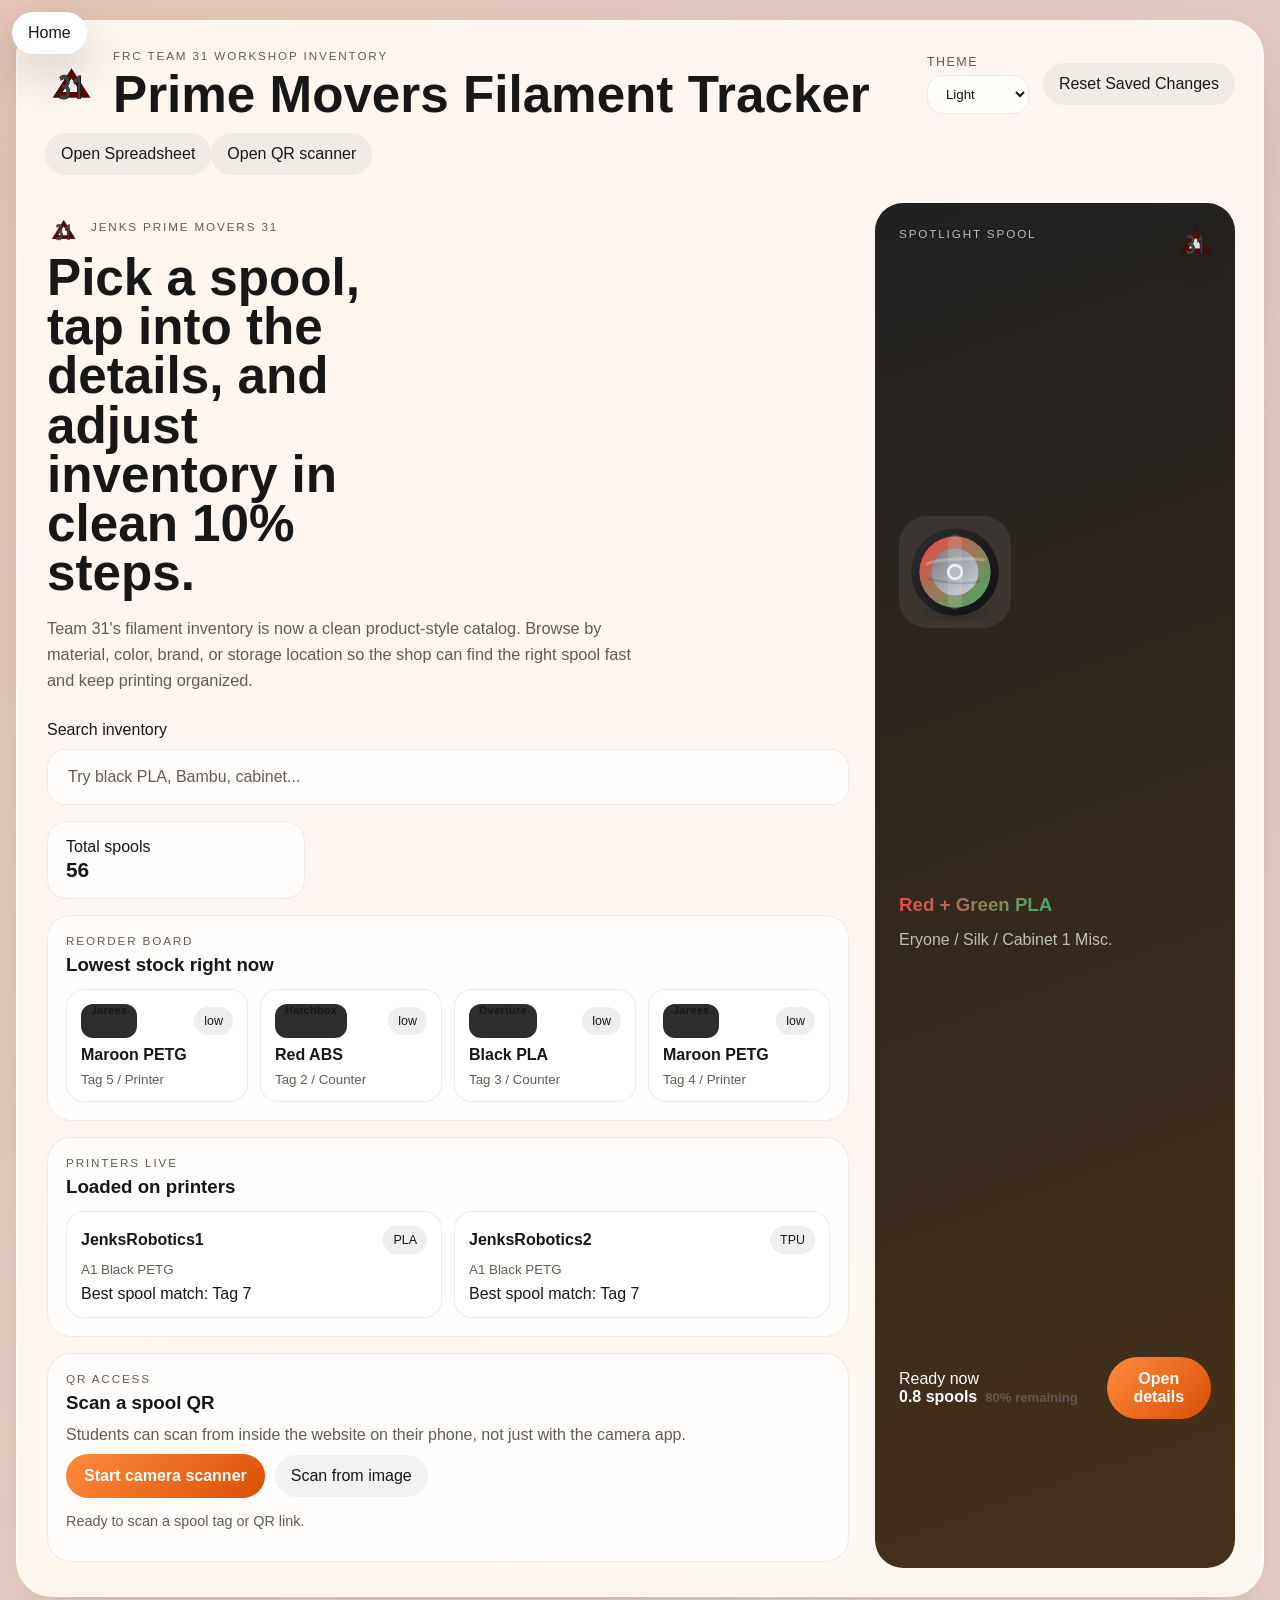
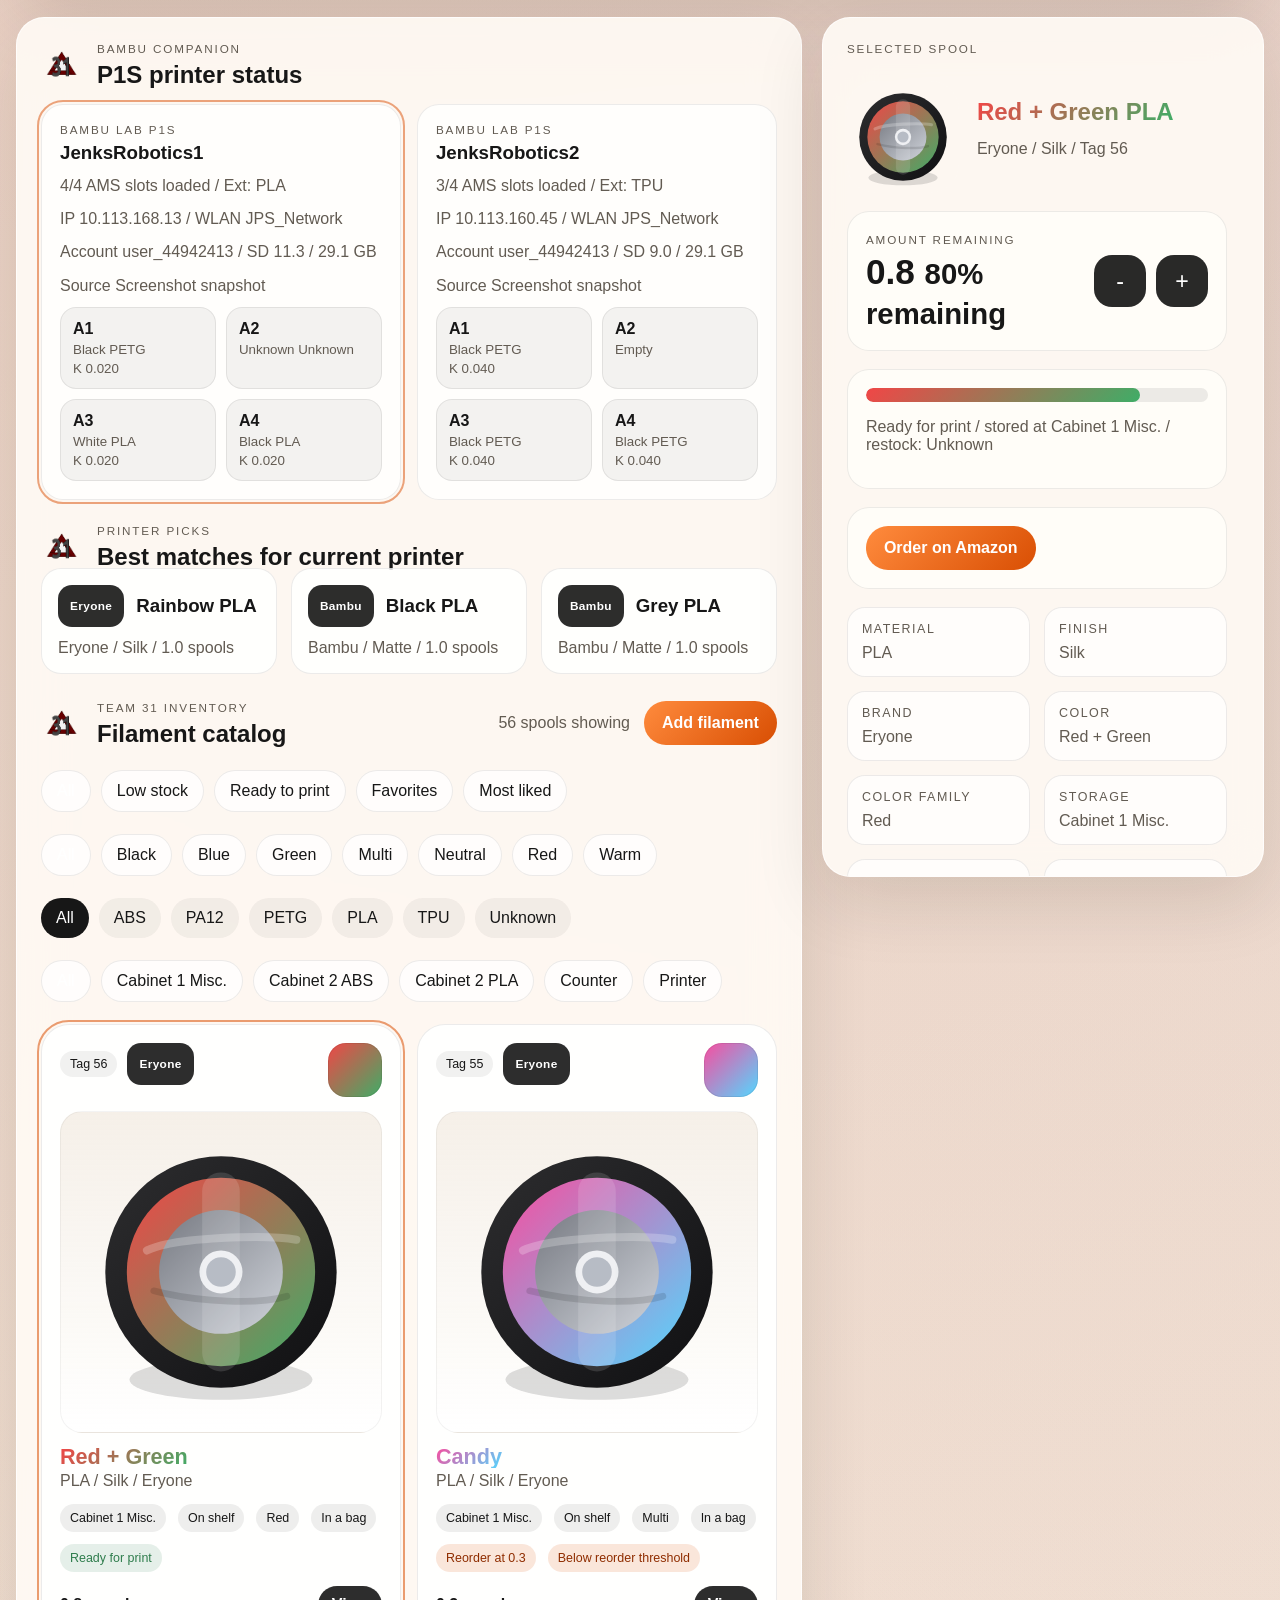
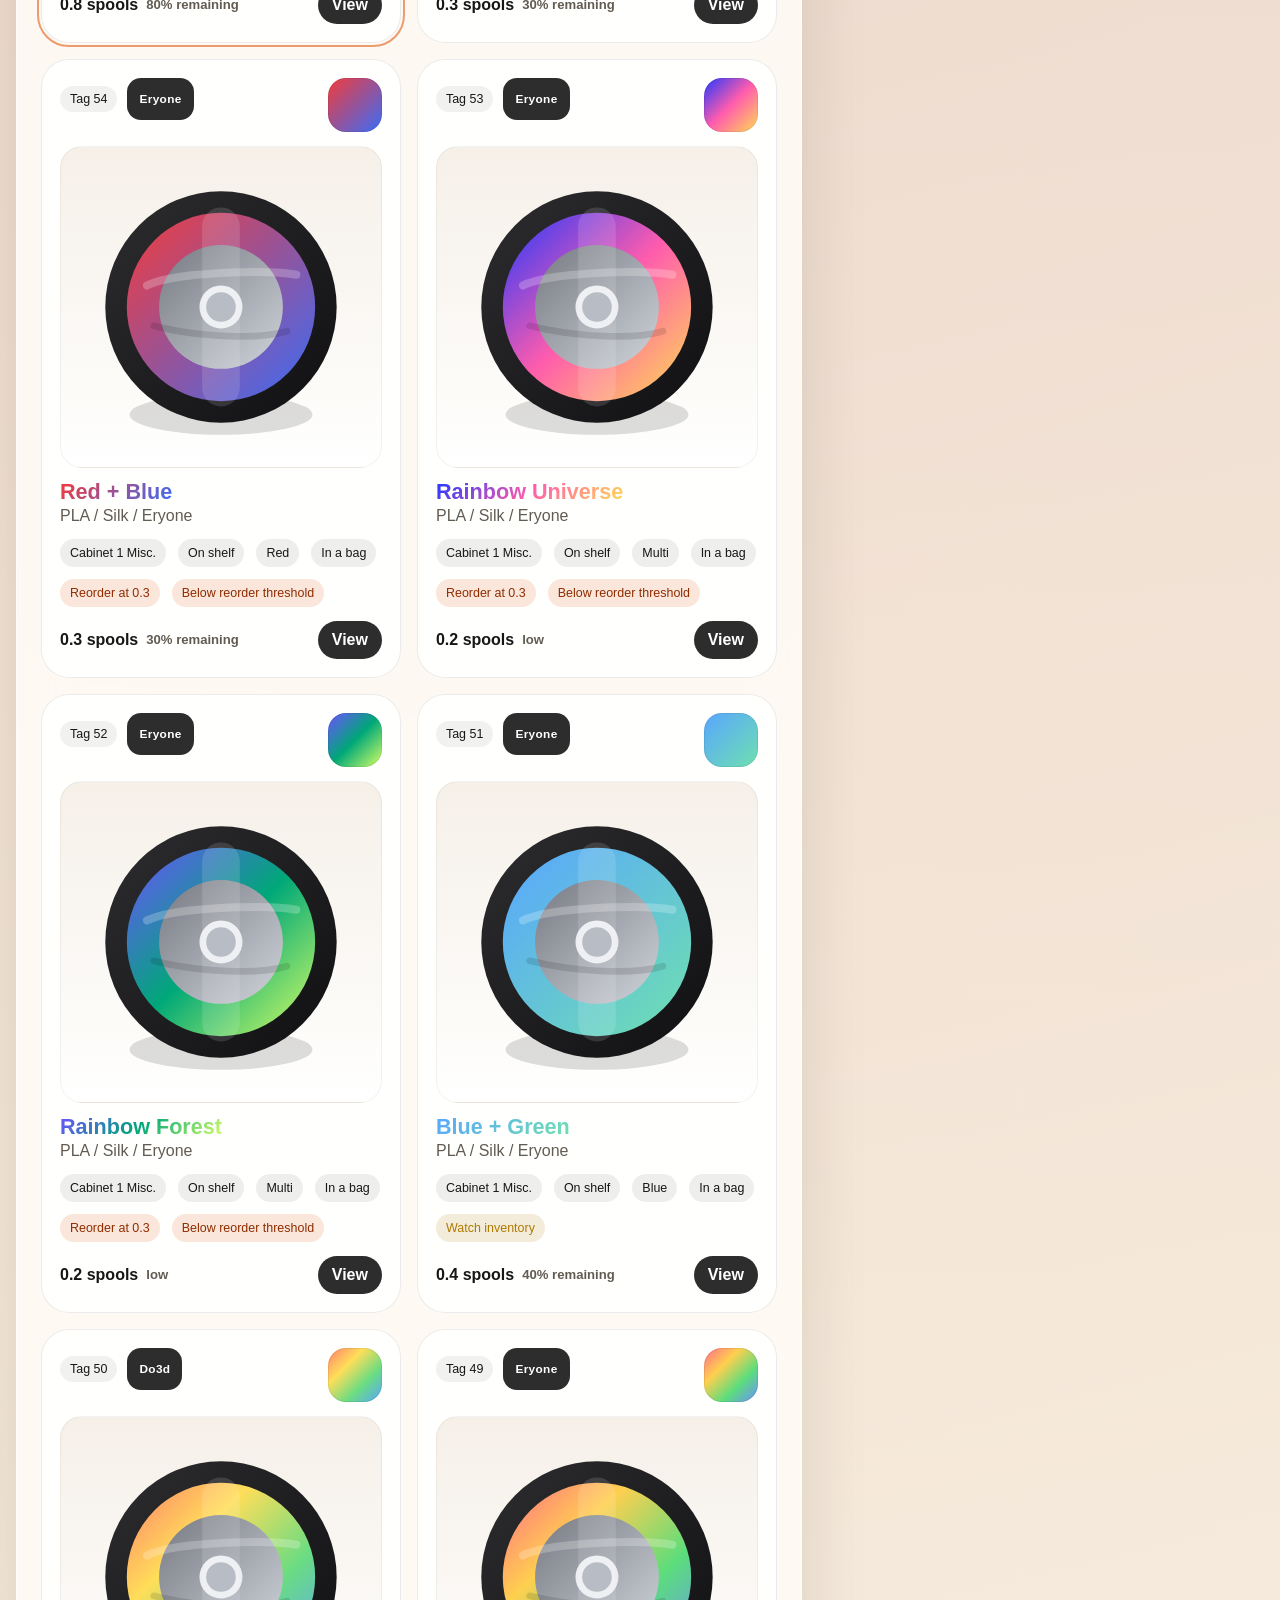
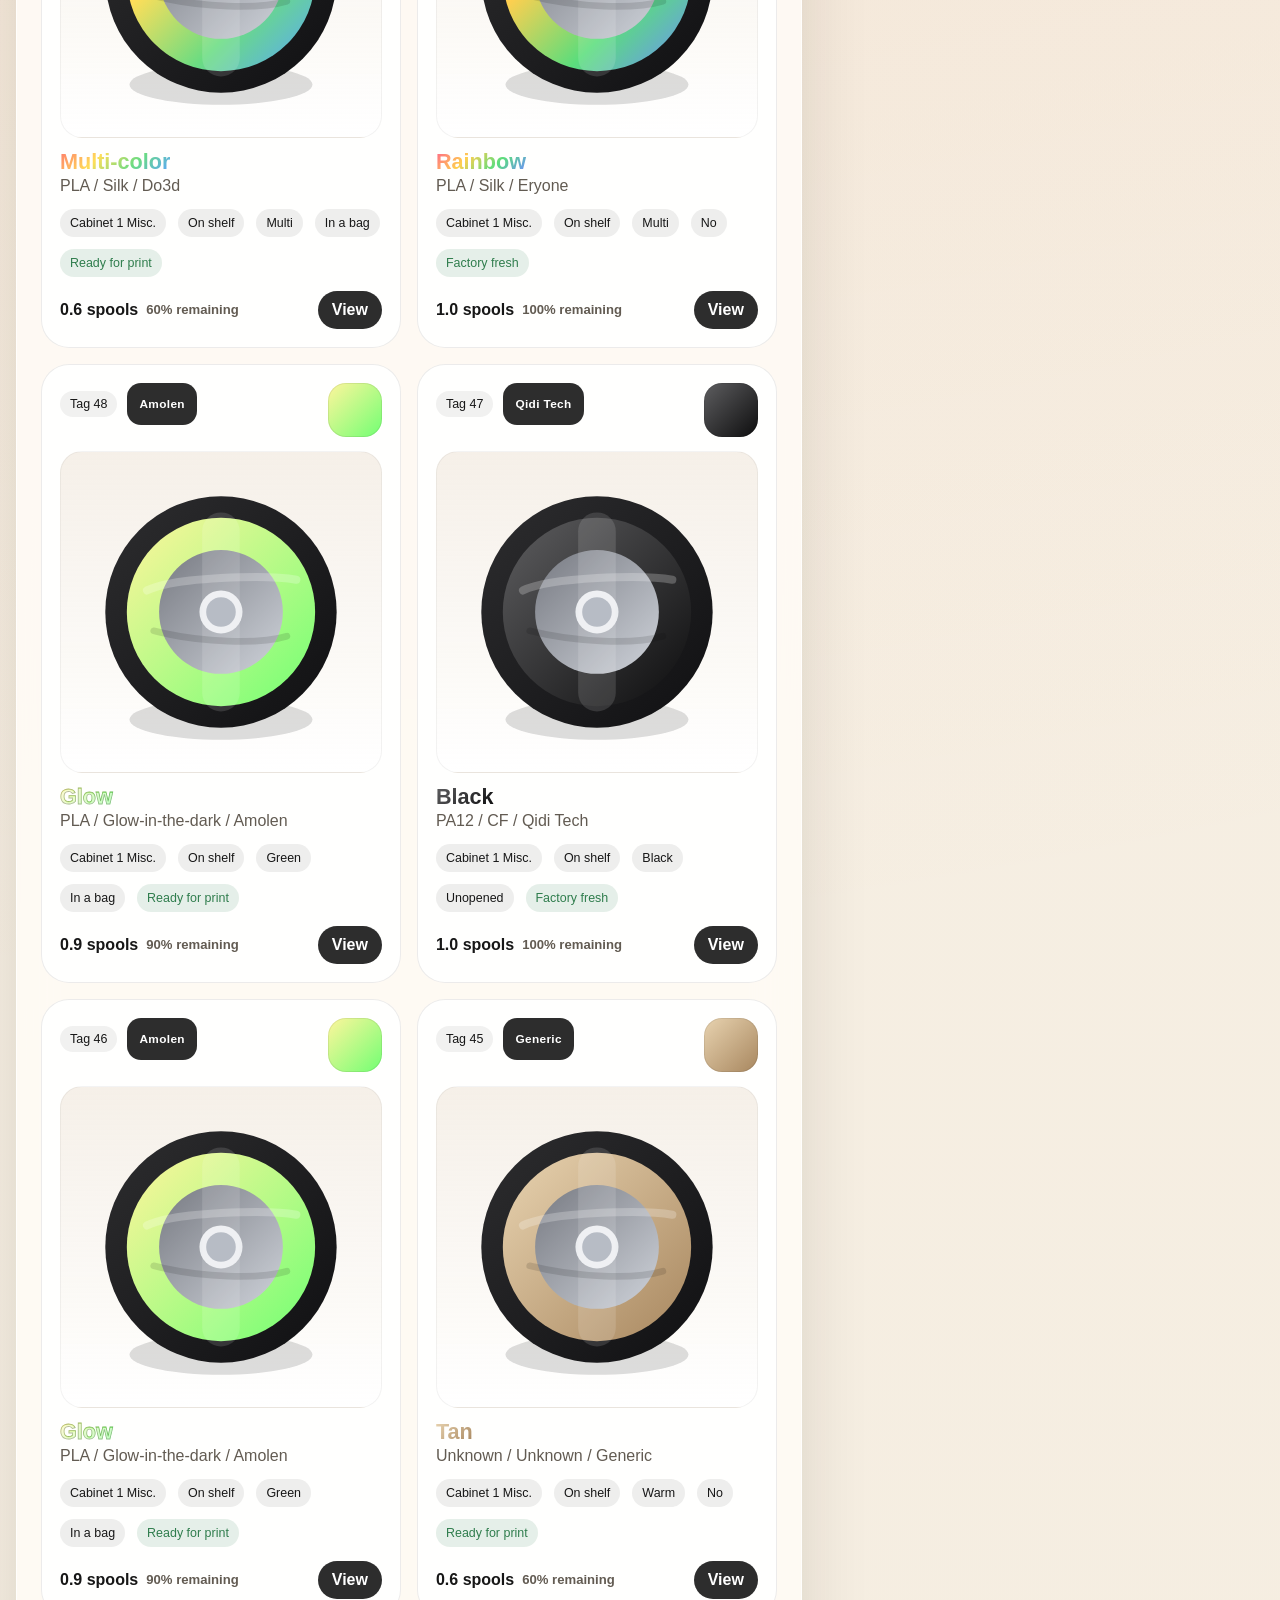
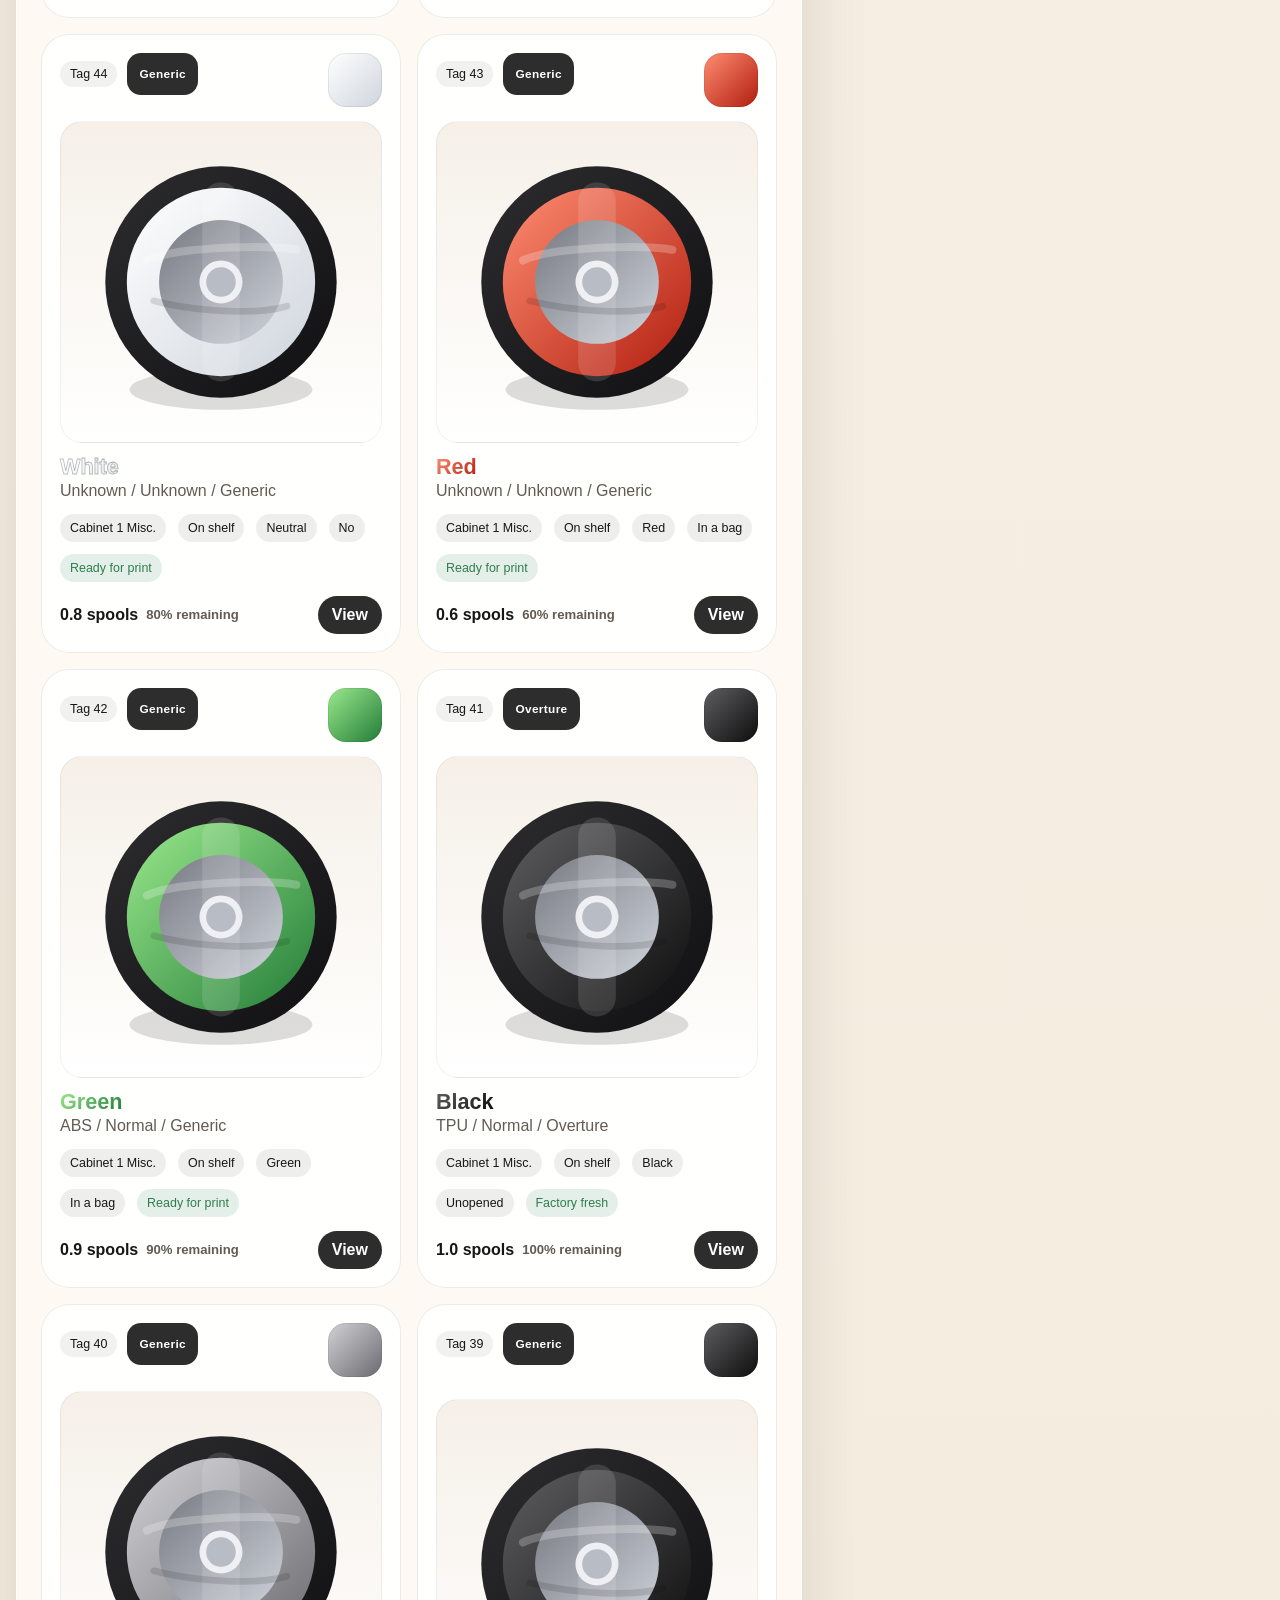
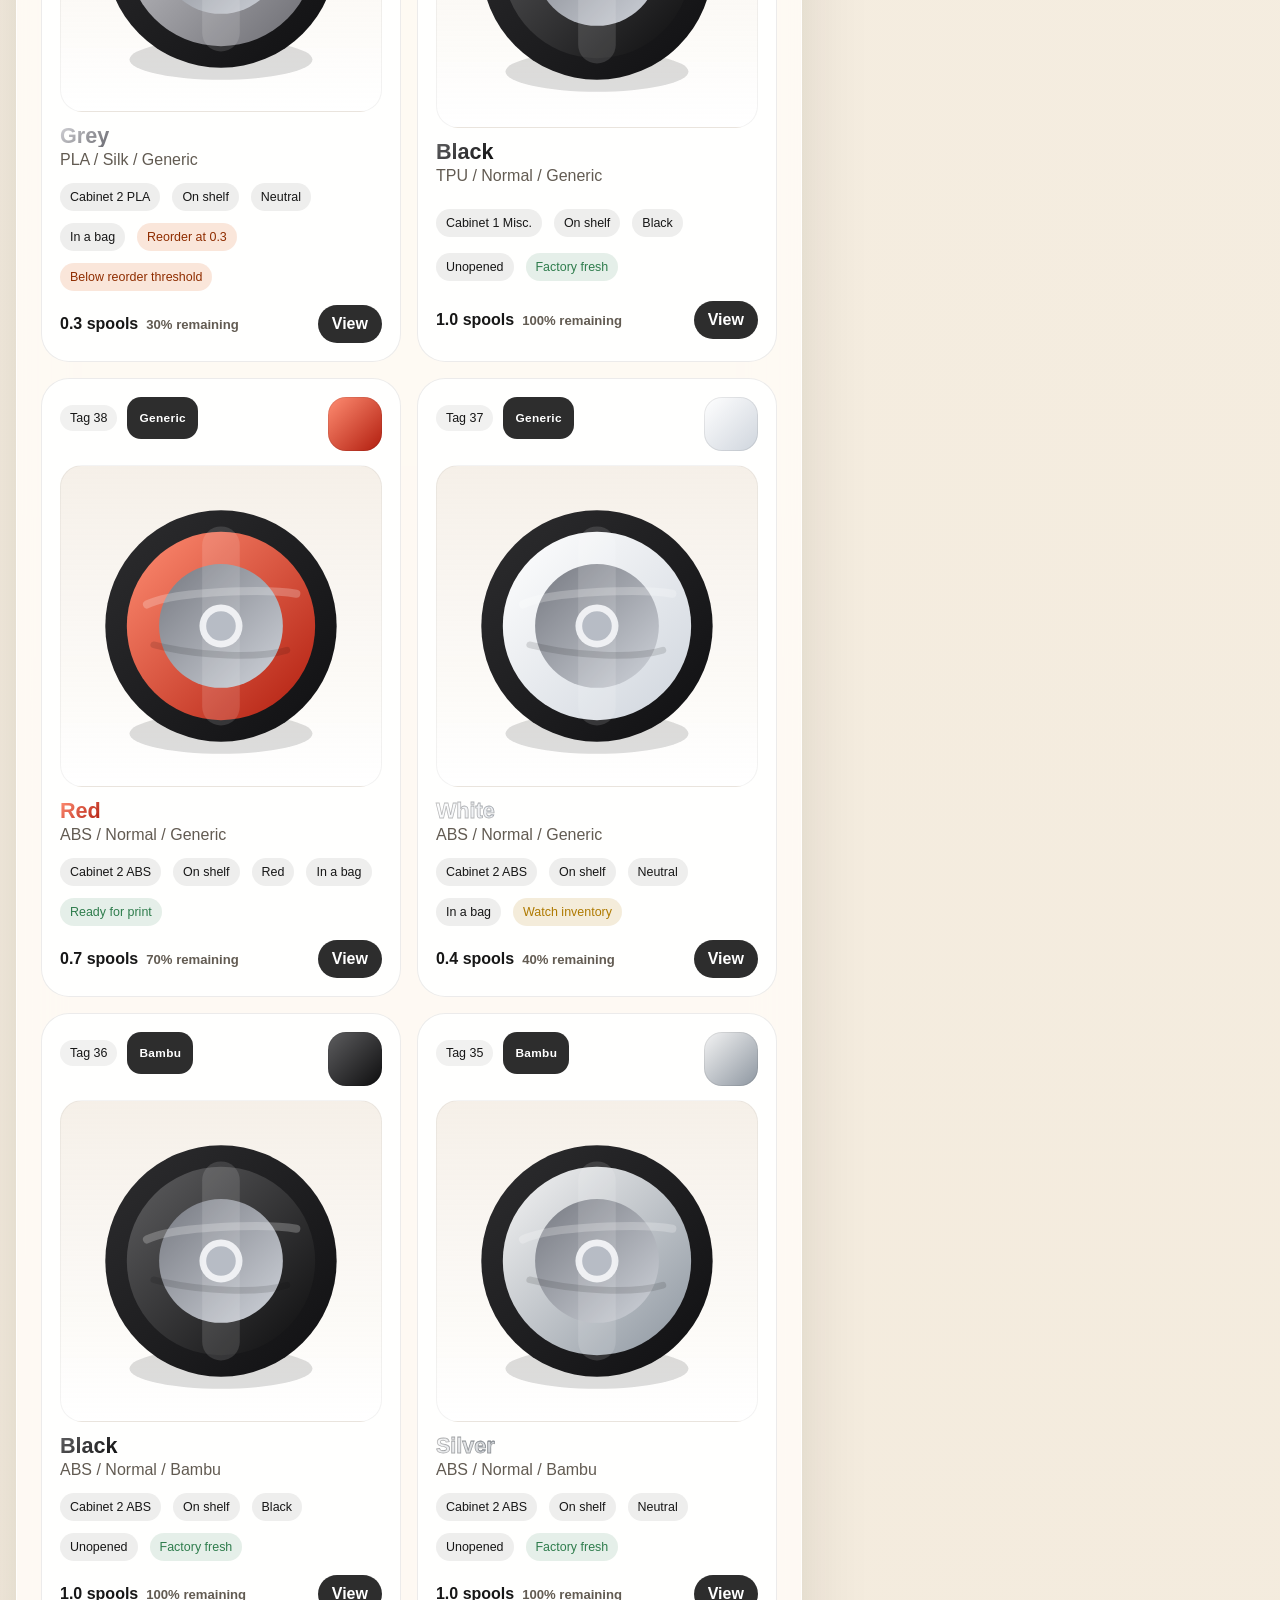
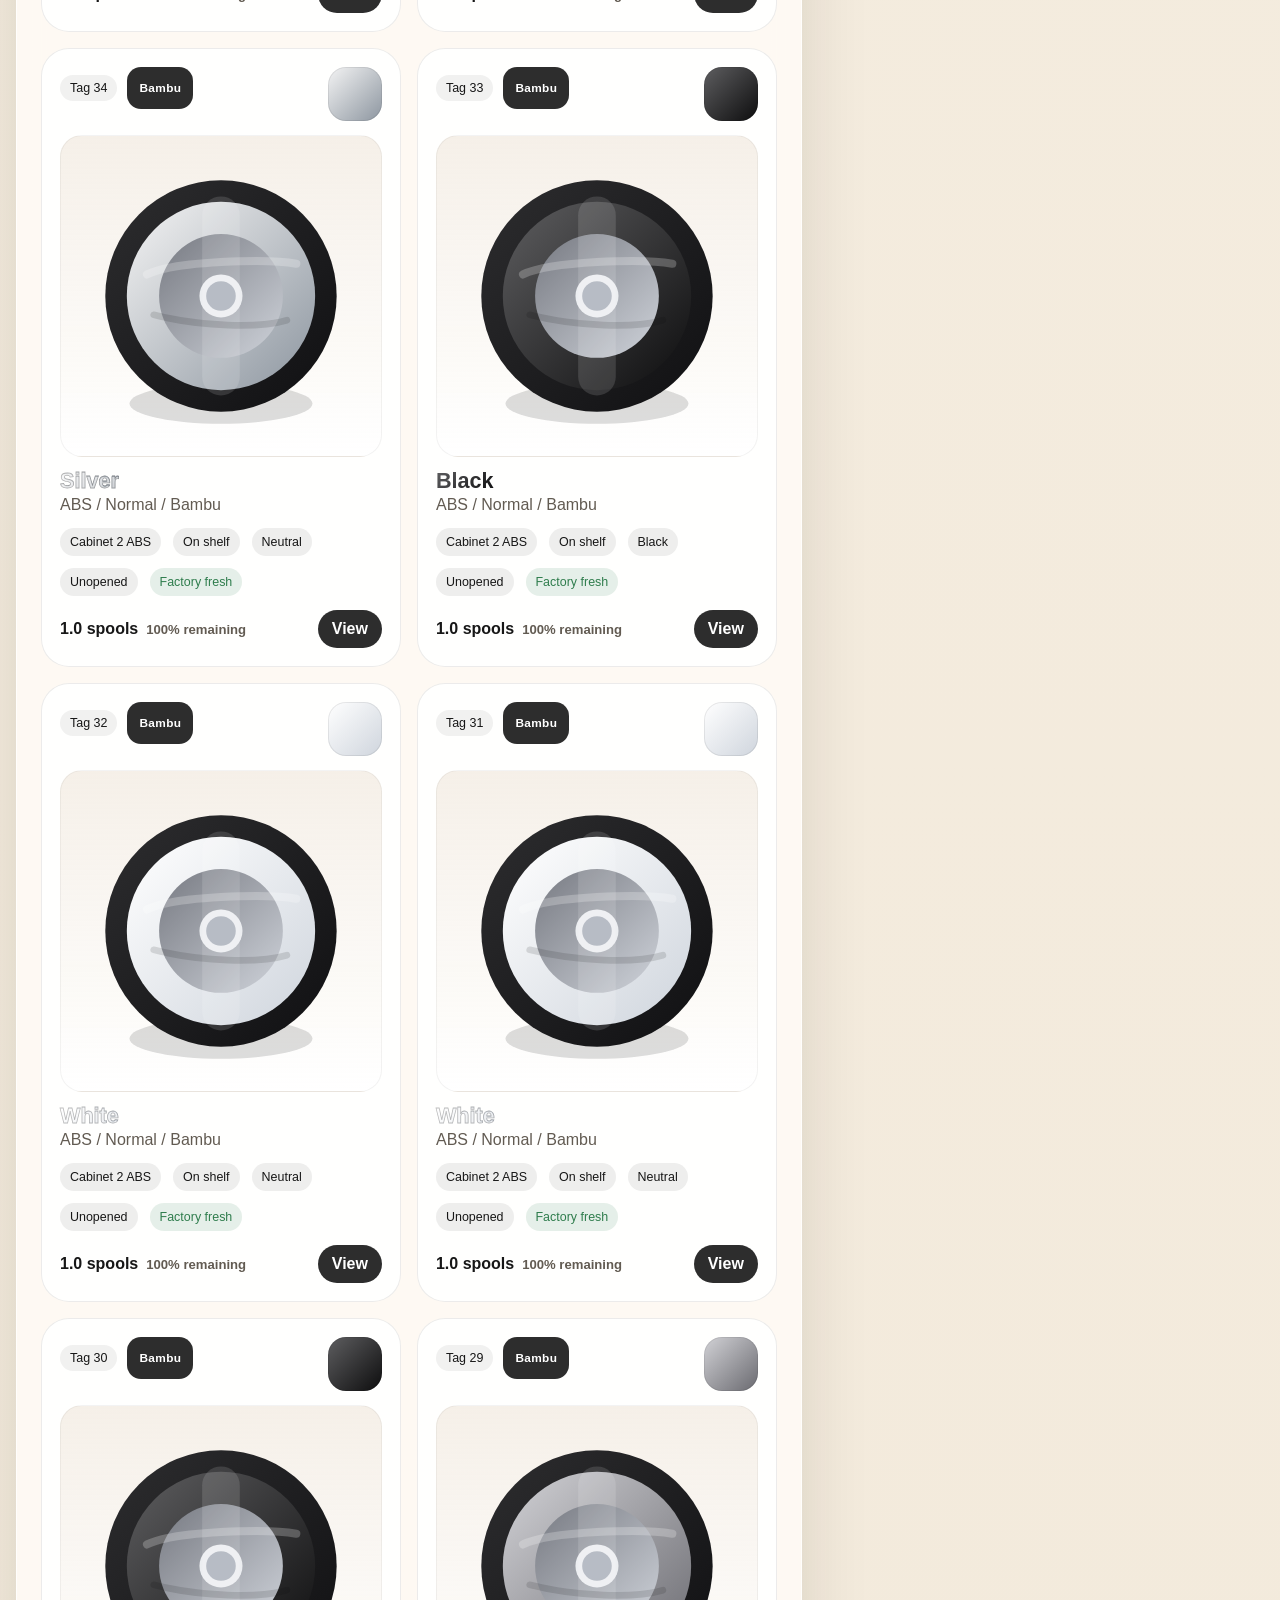
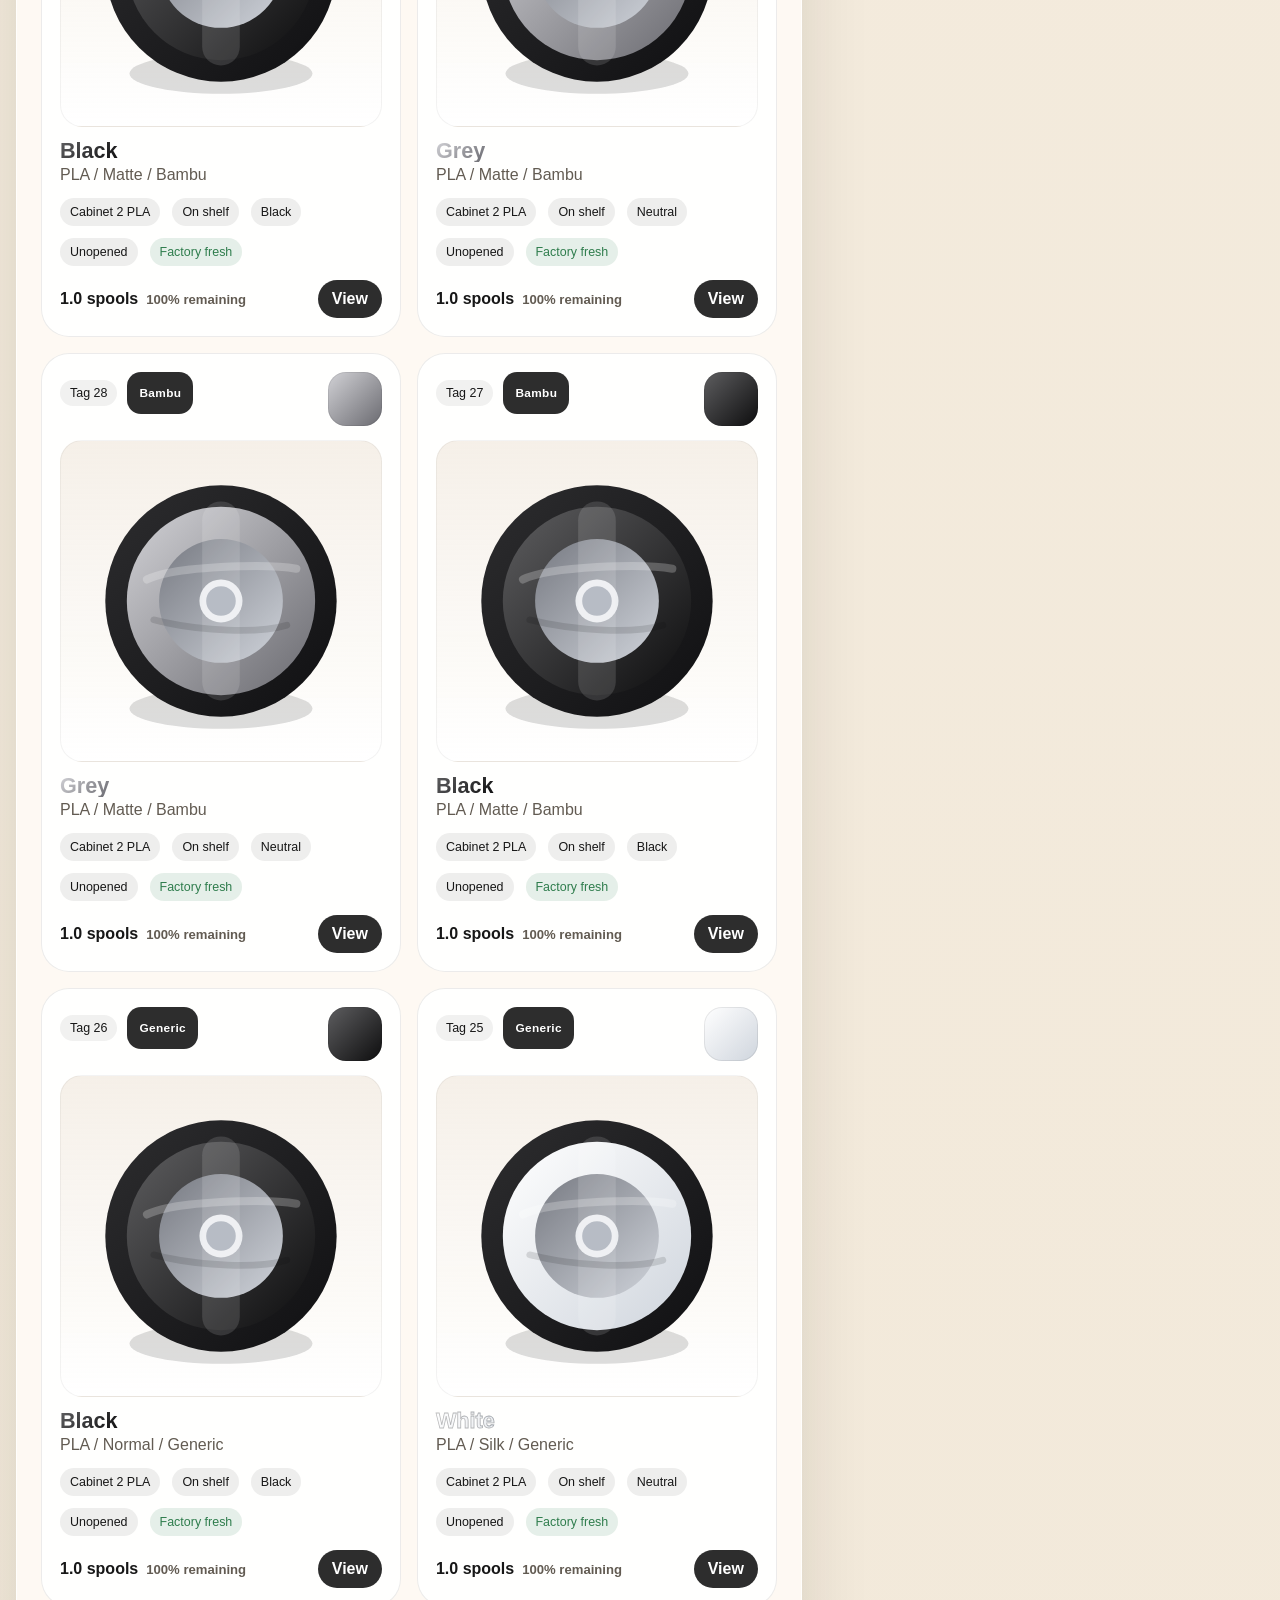
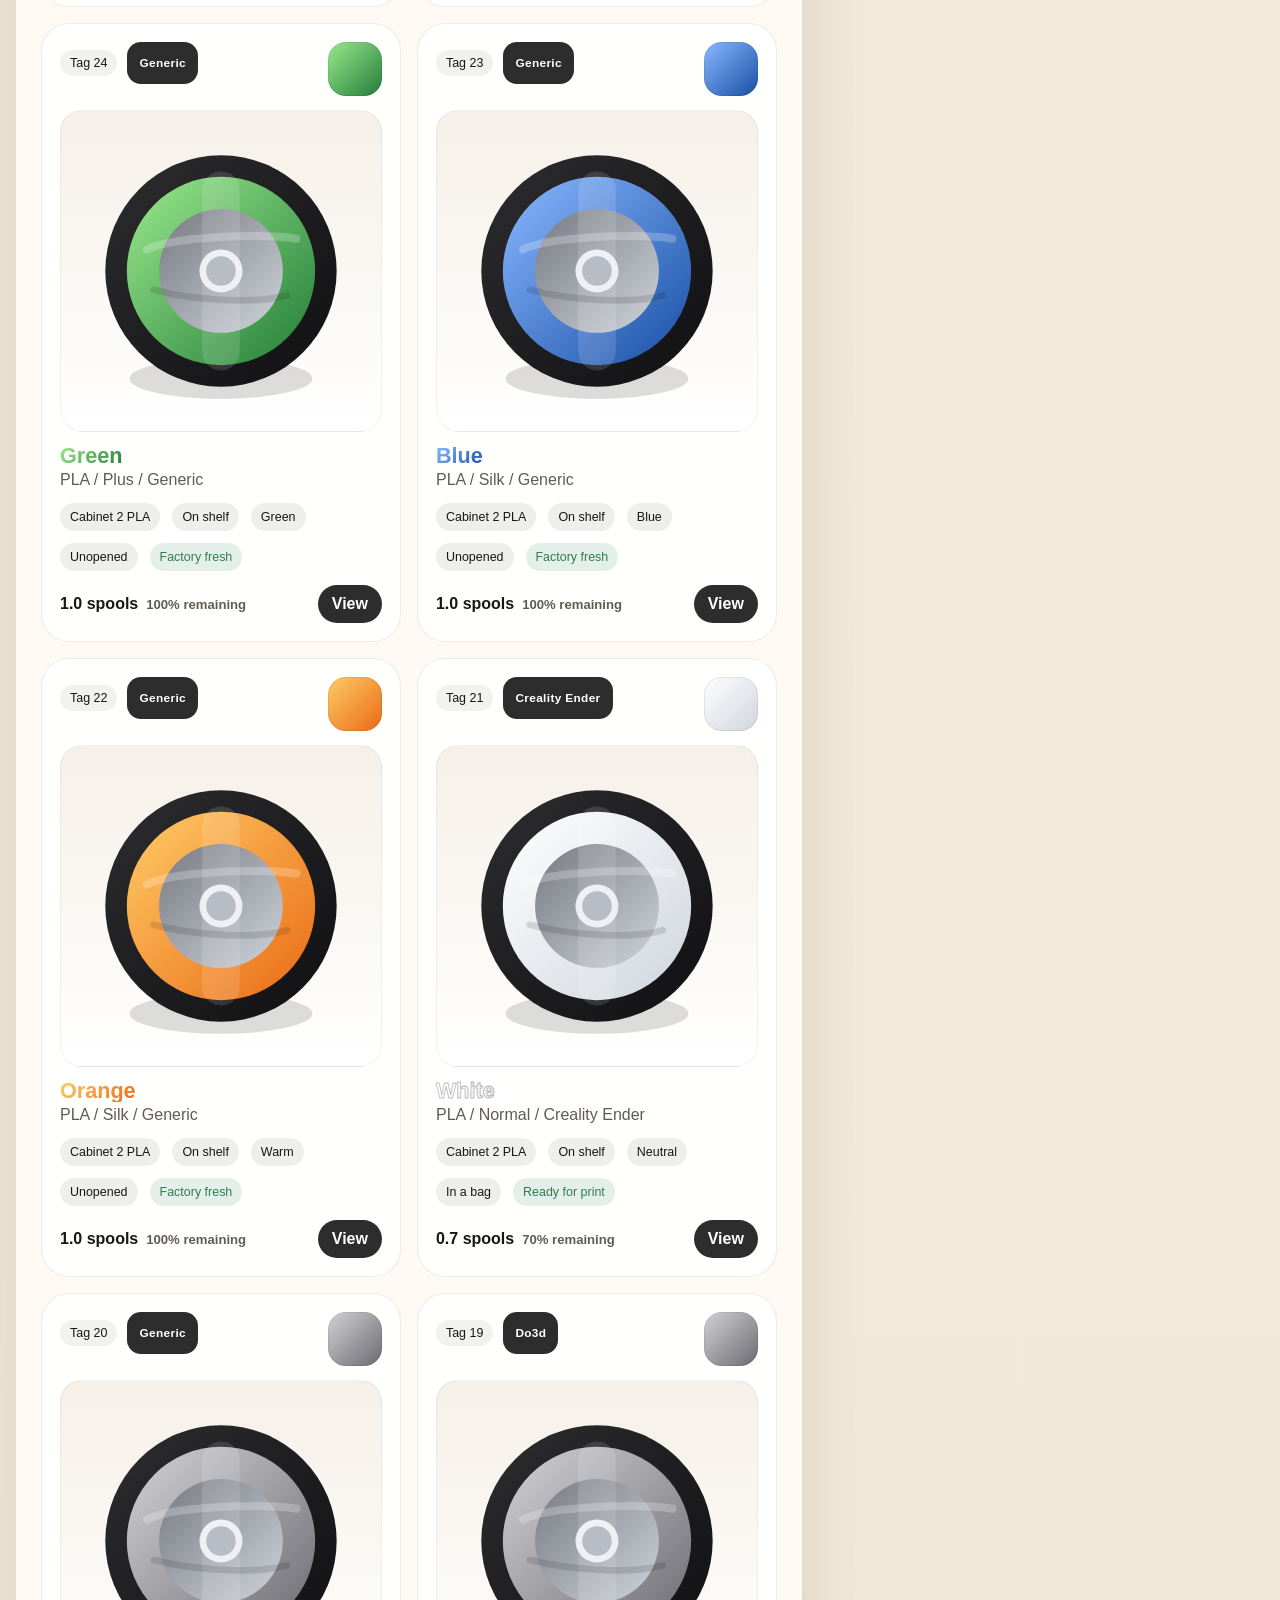
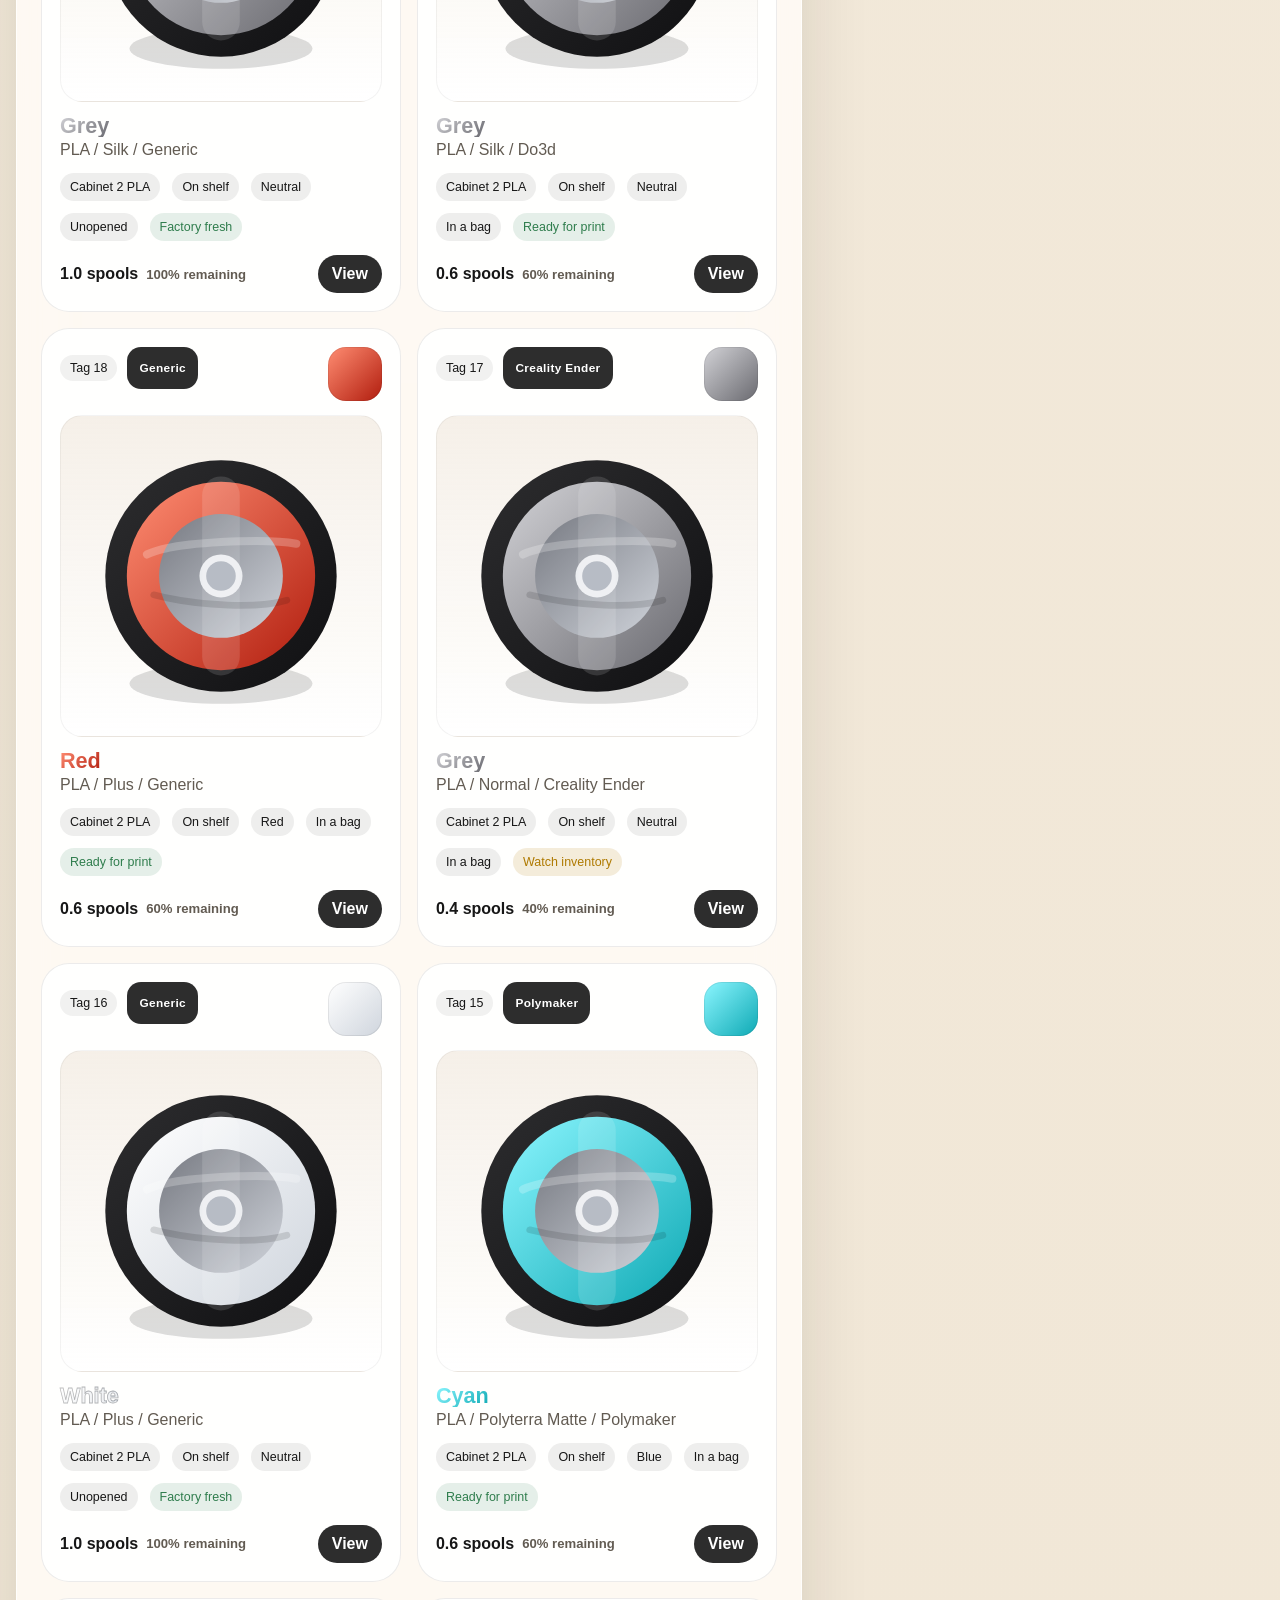
==== index.html @ 0f640585 "Add files via upload" ====
<!DOCTYPE html>
<html lang="en">
<head>
  <meta charset="UTF-8">
  <meta name="viewport" content="width=device-width, initial-scale=1.0">
  <title>Filament Flow</title>
  <meta name="theme-color" content="#ffffff">
  <meta name="apple-mobile-web-app-capable" content="yes">
  <meta name="apple-mobile-web-app-title" content="Filament Flow">
  <link rel="icon" type="image/svg+xml" href="app-icon.svg">
  <link rel="apple-touch-icon" href="app-icon.svg">
  <link rel="manifest" href="site.webmanifest">
  <link rel="stylesheet" href="styles.css">
</head>
<body>
  <button class="ghost-button floating-home" id="home-button" type="button">Home</button>
  <div class="app-shell">
    <header class="hero">
      <nav class="topbar">
        <div class="topbar-brand">
          <img class="team-logo" src="team31-logo.png" alt="Team 31 logo">
          <div>
          <p class="eyebrow">FRC Team 31 Workshop Inventory</p>
          <h1>Prime Movers Filament Tracker</h1>
          </div>
        </div>
        <div class="topbar-actions">
          <label class="theme-picker" for="theme-select">
            <span>Theme</span>
            <select id="theme-select">
              <option value="light">Light</option>
              <option value="dark">Dark</option>
              <option value="team31">Team 31</option>
            </select>
          </label>
          <button class="ghost-button" id="reset-button" type="button">Reset Saved Changes</button>
        </div>
      </nav>
      <div class="hero-links">
        <a class="ghost-button action-link" id="spreadsheet-link" href="#" target="_blank" rel="noreferrer">Open Spreadsheet</a>
        <a class="ghost-button action-link" href="#scanner-section">Open QR scanner</a>
      </div>
      <div class="hero-grid">
        <section class="hero-copy">
          <div class="hero-teamline">
            <img class="team-logo hero-logo" src="team31-logo.png" alt="Team 31 logo">
            <p class="hero-kicker">Jenks Prime Movers 31</p>
          </div>
          <h2>Pick a spool, tap into the details, and adjust inventory in clean 10% steps.</h2>
          <p class="hero-text">Team 31's filament inventory is now a clean product-style catalog. Browse by material, color, brand, or storage location so the shop can find the right spool fast and keep printing organized.</p>
          <div class="search-panel">
            <label class="search-box" for="search-input">
              <span>Search inventory</span>
              <input id="search-input" type="search" placeholder="Try black PLA, Bambu, cabinet...">
            </label>
            <div class="search-suggestions" id="search-suggestions"></div>
            <div class="stat-strip" id="stat-strip"></div>
            <div class="home-dashboard">
              <section class="home-block">
                <div class="section-heading compact-heading">
                  <div>
                    <p class="eyebrow">Reorder board</p>
                    <h3>Lowest stock right now</h3>
                  </div>
                </div>
                <div class="home-row-grid" id="low-stock-grid"></div>
              </section>
              <section class="home-block">
                <div class="section-heading compact-heading">
                  <div>
                    <p class="eyebrow">Printers live</p>
                    <h3>Loaded on printers</h3>
                  </div>
                </div>
                <div class="home-row-grid" id="printer-load-grid"></div>
              </section>
              <section class="home-block scanner-block" id="scanner-section">
                <div class="section-heading compact-heading">
                  <div>
                    <p class="eyebrow">QR access</p>
                    <h3>Scan a spool QR</h3>
                  </div>
                </div>
                <p class="inventory-subline">Students can scan from inside the website on their phone, not just with the camera app.</p>
                <div class="scanner-actions">
                  <button class="primary-button" id="start-scan-button" type="button">Start camera scanner</button>
                  <label class="ghost-button upload-button" for="scan-upload-input">Scan from image</label>
                  <input id="scan-upload-input" type="file" accept="image/*" capture="environment" hidden>
                </div>
                <p class="comments-status" id="scan-status">Ready to scan a spool tag or QR link.</p>
                <div class="scanner-frame" id="scanner-frame" hidden>
                  <video id="scanner-video" playsinline muted></video>
                </div>
              </section>
            </div>
          </div>
        </section>
        <section class="featured-card" id="featured-card">
          <img class="team-logo featured-logo" src="team31-logo.png" alt="Team 31 logo">
          <p class="featured-label">Spotlight spool</p>
          <div class="featured-art" id="featured-swatch"></div>
          <div>
            <h3 id="featured-name"></h3>
            <p id="featured-meta"></p>
          </div>
          <div class="featured-footer">
            <div>
              <span>Ready now</span>
              <strong id="featured-amount"></strong>
            </div>
            <button class="primary-button" id="jump-featured" type="button">Open details</button>
          </div>
        </section>
      </div>
    </header>
    <main class="dashboard">
      <section class="catalog-panel">
        <div class="bambu-panel">
          <div class="section-heading">
            <div class="section-heading-brand">
              <img class="section-logo" src="team31-logo.png" alt="Team 31 logo">
              <div>
              <p class="eyebrow">Bambu companion</p>
              <h2>P1S printer status</h2>
              </div>
            </div>
          </div>
          <div class="printer-grid" id="printer-grid"></div>
        </div>
        <div class="match-panel">
          <div class="section-heading">
            <div class="section-heading-brand">
              <img class="section-logo" src="team31-logo.png" alt="Team 31 logo">
              <div>
              <p class="eyebrow">Printer picks</p>
              <h2>Best matches for current printer</h2>
              </div>
            </div>
          </div>
          <div class="match-grid" id="match-grid"></div>
        </div>
        <div class="section-heading">
          <div class="section-heading-brand">
            <img class="section-logo" src="team31-logo.png" alt="Team 31 logo">
            <div>
            <p class="eyebrow">Team 31 inventory</p>
            <h2>Filament catalog</h2>
            </div>
          </div>
          <div class="catalog-actions">
            <p id="results-copy"></p>
            <button class="primary-button" id="add-filament-button" type="button">Add filament</button>
          </div>
        </div>
        <div class="filter-row compact" id="mode-filters"></div>
        <div class="filter-row compact" id="family-filters"></div>
        <div class="filter-row" id="material-filters"></div>
        <div class="filter-row compact" id="location-filters"></div>
        <div class="inventory-grid" id="inventory-grid"></div>
      </section>
      <aside class="detail-panel" id="detail-panel">
        <p class="eyebrow">Selected spool</p>
        <div class="detail-hero">
          <div class="detail-art" id="detail-swatch"></div>
          <div>
            <h2 id="detail-title">Choose a filament</h2>
            <p id="detail-subtitle">Click any spool card to inspect it here.</p>
          </div>
        </div>
        <div class="amount-module">
          <div>
            <span class="mini-label">Amount remaining</span>
            <strong id="detail-amount">0.0</strong>
          </div>
          <div class="stepper">
            <button class="stepper-button" id="decrease-button" type="button" aria-label="Decrease amount">-</button>
            <button class="stepper-button" id="increase-button" type="button" aria-label="Increase amount">+</button>
          </div>
        </div>
        <div class="progress-shell">
          <div class="progress-bar"><span id="detail-progress"></span></div>
          <p id="detail-status"></p>
        </div>
        <div class="detail-actions">
          <a class="primary-button action-link" id="amazon-link" href="#" target="_blank" rel="noreferrer">Order on Amazon</a>
        </div>
        <dl class="detail-list" id="detail-list"></dl>
        <section class="printer-assignment-card">
          <p class="mini-label">Bambu auto sync</p>
          <h3 id="bambu-sync-title">Automatic printer reading not connected</h3>
          <p class="inventory-subline" id="bambu-sync-copy">The current Bambu files you shared look like printer/profile bundles, not live AMS slot data. Once we have a real printer data source, this section can switch to automatic status.</p>
          <p class="comments-status" id="bambu-sync-meta"></p>
        </section>
        <section class="note-card">
          <p class="mini-label">Notes</p>
          <p id="detail-notes">No notes for this spool yet.</p>
        </section>
        <section class="printer-assignment-card">
          <div class="comments-head">
            <div>
              <p class="mini-label">Location manager</p>
              <h3>Move this spool</h3>
            </div>
            <p class="comments-status" id="location-bucket">On shelf</p>
          </div>
          <div class="location-quick-actions">
            <button class="filter-pill" id="move-to-printer" type="button">Move to printer</button>
            <button class="filter-pill" id="move-to-shelf" type="button">Move to shelf</button>
          </div>
          <form class="comment-form" id="location-form">
            <label>
              <span>Exact location</span>
              <select id="location-select"></select>
            </label>
            <label>
              <span>Position</span>
              <input id="position-input" type="text" maxlength="60" placeholder="Shelf A3, AMS A1, top row...">
            </label>
            <button class="primary-button" type="submit">Save location</button>
          </form>
        </section>
        <section class="printer-assignment-card">
          <div class="comments-head">
            <div>
              <p class="mini-label">Reorder settings</p>
              <h3>Threshold and reactions</h3>
            </div>
          </div>
          <form class="comment-form" id="threshold-form">
            <label>
              <span>Reorder threshold</span>
              <input id="threshold-input" type="number" min="0" max="5" step="0.1" value="0.3">
            </label>
            <button class="primary-button" type="submit">Save threshold</button>
          </form>
          <div class="reaction-row">
            <button class="reaction-button" id="like-button" type="button">Heart <span id="like-count">0</span></button>
            <button class="reaction-button" id="favorite-button" type="button">Favorite <span id="favorite-count">0</span></button>
          </div>
        </section>
        <section class="printer-assignment-card">
          <div class="comments-head">
            <div>
              <p class="mini-label">Seal status</p>
              <h3>Bag or open status</h3>
            </div>
          </div>
          <form class="comment-form" id="seal-form">
            <label>
              <span>Spreadsheet seal value</span>
              <select id="seal-select"></select>
            </label>
            <button class="primary-button" type="submit">Save seal status</button>
          </form>
        </section>
        <section class="comments-card">
          <div class="comments-head">
            <div>
              <p class="mini-label">Shared comments</p>
              <h3>Team notes</h3>
            </div>
            <p class="comments-status" id="comments-status">Local-only mode</p>
          </div>
          <div class="quick-comment-row" id="quick-comment-row">
            <button class="filter-pill" type="button" data-quick-comment="Prints great">Prints great</button>
            <button class="filter-pill" type="button" data-quick-comment="Low stock">Low stock</button>
            <button class="filter-pill" type="button" data-quick-comment="Needs drying">Needs drying</button>
            <button class="filter-pill" type="button" data-quick-comment="Good for prototypes">Good for prototypes</button>
          </div>
          <form class="comment-form" id="comment-form">
            <label>
              <span>Name (optional)</span>
              <input id="comment-name" type="text" maxlength="40" placeholder="Leave blank for Anonymous">
            </label>
            <label>
              <span>Comment</span>
              <textarea id="comment-text" rows="4" maxlength="500" placeholder="Add a note about print quality, storage, or reorder ideas..."></textarea>
            </label>
            <button class="primary-button" type="submit">Post comment</button>
          </form>
          <div class="comment-list" id="comment-list"></div>
        </section>
      </aside>
    </main>
  </div>

  <dialog class="modal" id="add-filament-modal">
    <form class="modal-card" id="add-filament-form" method="dialog">
      <div class="modal-head">
        <div>
          <p class="eyebrow">Create spool</p>
          <h2>Add filament</h2>
        </div>
        <button class="ghost-button" id="close-add-filament" type="button">Close</button>
      </div>
      <div class="modal-grid">
        <label><span>Tag</span><input id="new-tag" type="text" required placeholder="57.0"></label>
        <label><span>Material</span><input id="new-material" type="text" required placeholder="PLA"></label>
        <label><span>Finish</span><input id="new-finish" type="text" required placeholder="Silk"></label>
        <label><span>Brand</span><input id="new-brand" type="text" required placeholder="Bambu"></label>
        <label><span>Color</span><input id="new-color" type="text" required placeholder="Blue"></label>
        <label><span>Amount</span><input id="new-amount" type="number" min="0" max="5" step="0.1" required value="1.0"></label>
        <label><span>Reorder threshold</span><input id="new-threshold" type="number" min="0" max="5" step="0.1" value="0.3"></label>
        <label><span>Storage</span><input id="new-location" type="text" required placeholder="Cabinet 2 PLA"></label>
        <label><span>Position</span><input id="new-position" type="text" placeholder="Shelf A3"></label>
        <label><span>Seal status</span><select id="new-sealed"></select></label>
        <label><span>Order again</span><input id="new-restock" type="text" placeholder="Unknown"></label>
        <label class="full-span"><span>Notes</span><textarea id="new-notes" rows="4" placeholder="Optional notes..."></textarea></label>
      </div>
      <div class="modal-actions">
        <button class="primary-button" type="submit">Save filament</button>
      </div>
    </form>
  </dialog>

  <script src="config.js"></script>
  <script src="inventory.js"></script>
  <script src="app.js"></script>
</body>
</html>
---- styles.css ----
:root {
  --bg: #f3ede1;
  --panel: rgba(255, 251, 245, 0.9);
  --panel-strong: #fffdf8;
  --ink: #171717;
  --muted: #625b52;
  --line: rgba(23, 23, 23, 0.08);
  --shadow: 0 24px 70px rgba(33, 23, 12, 0.12);
  --accent: #d94f04;
  --accent-deep: #8f2d00;
  --green: #2f7d4d;
  --gold: #af7a00;
  --radius-xl: 28px;
  --radius-lg: 22px;
  --radius-sm: 999px;
  --body-gradient:
    radial-gradient(circle at top left, rgba(217, 79, 4, 0.22), transparent 28%),
    radial-gradient(circle at top right, rgba(97, 125, 255, 0.12), transparent 22%),
    linear-gradient(180deg, #f8f2e8 0%, #efe4d2 100%);
  --floating-home-bg: #ffffff;
  --floating-home-border: rgba(23, 23, 23, 0.08);
  --floating-home-shadow: 0 18px 45px rgba(33, 23, 12, 0.18);
  --glass-border: rgba(255, 255, 255, 0.7);
  --featured-surface: linear-gradient(160deg, rgba(23, 23, 23, 0.96), rgba(59, 37, 12, 0.94));
}
[data-theme="dark"] {
  --bg: #111317;
  --panel: rgba(20, 24, 31, 0.86);
  --panel-strong: #181d25;
  --ink: #f4f3f0;
  --muted: #bbb7af;
  --line: rgba(255, 255, 255, 0.1);
  --shadow: 0 24px 70px rgba(0, 0, 0, 0.38);
  --accent: #ff7b2c;
  --accent-deep: #ffb37b;
  --green: #6dd88b;
  --gold: #ffc44f;
  --body-gradient:
    radial-gradient(circle at top left, rgba(255, 123, 44, 0.18), transparent 28%),
    radial-gradient(circle at top right, rgba(84, 145, 255, 0.16), transparent 24%),
    linear-gradient(180deg, #0f1217 0%, #181d25 100%);
  --floating-home-bg: #1b2028;
  --floating-home-border: rgba(255, 255, 255, 0.12);
  --floating-home-shadow: 0 18px 45px rgba(0, 0, 0, 0.34);
  --glass-border: rgba(255, 255, 255, 0.08);
  --featured-surface: linear-gradient(160deg, rgba(12, 15, 20, 0.96), rgba(34, 40, 51, 0.94));
}
[data-theme="team31"] {
  --bg: #2f0303;
  --panel: rgba(77, 6, 6, 0.95);
  --panel-strong: rgba(96, 9, 9, 0.97);
  --ink: #fff7f4;
  --muted: rgba(255, 234, 229, 0.76);
  --line: rgba(255, 233, 228, 0.14);
  --shadow: 0 28px 80px rgba(12, 1, 1, 0.42);
  --accent: #fff4f1;
  --accent-deep: #ffffff;
  --green: #9ff0b7;
  --gold: #f4d29a;
  --body-gradient:
    radial-gradient(circle at top left, rgba(255, 255, 255, 0.08), transparent 22%),
    radial-gradient(circle at top right, rgba(255, 255, 255, 0.06), transparent 18%),
    linear-gradient(180deg, #470505 0%, #240202 100%);
  --floating-home-bg: #ffffff;
  --floating-home-border: rgba(255, 255, 255, 0.24);
  --floating-home-shadow: 0 18px 45px rgba(12, 1, 1, 0.32);
  --glass-border: rgba(255, 235, 230, 0.16);
  --featured-surface: linear-gradient(160deg, rgba(255, 247, 244, 0.96), rgba(242, 223, 217, 0.92));
}
* { box-sizing: border-box; }
html { scroll-behavior: smooth; }
body {
  margin: 0;
  min-height: 100vh;
  font-family: "Segoe UI", "Aptos", sans-serif;
  color: var(--ink);
  background: var(--body-gradient);
}
button, input { font: inherit; }
.app-shell { width: calc(100% - 32px); margin: 20px auto; }
.hero, .catalog-panel, .detail-panel {
  backdrop-filter: blur(24px);
  background: var(--panel);
  border: 1px solid var(--glass-border);
  box-shadow: var(--shadow);
}
.hero { padding: 28px; border-radius: 36px; }
.hero-links {
  margin-top: 14px;
  display: flex;
  justify-content: flex-start;
}
.topbar, .hero-grid, .section-heading, .amount-module, .featured-footer {
  display: flex;
  align-items: center;
  justify-content: space-between;
  gap: 20px;
}
.topbar-brand {
  display: flex;
  align-items: center;
  gap: 14px;
}
.team-logo {
  width: 54px;
  height: 54px;
  object-fit: contain;
  flex-shrink: 0;
}
.section-heading-brand {
  display: flex;
  align-items: center;
  gap: 14px;
}
.section-logo {
  width: 42px;
  height: 42px;
  object-fit: contain;
  flex-shrink: 0;
}
.hero-logo {
  width: 34px;
  height: 34px;
}
.featured-logo {
  position: absolute;
  top: 18px;
  right: 18px;
  width: 42px;
  height: 42px;
  opacity: 0.9;
  filter: drop-shadow(0 8px 14px rgba(0, 0, 0, 0.24));
}
.hero-teamline {
  display: flex;
  align-items: center;
  gap: 10px;
  margin-bottom: 6px;
}
.topbar-actions {
  display: flex;
  align-items: center;
  gap: 14px;
}
.theme-picker {
  display: grid;
  gap: 6px;
}
.theme-picker span {
  font-size: 0.78rem;
  letter-spacing: 0.12em;
  text-transform: uppercase;
  color: var(--muted);
}
.theme-picker select {
  border: 1px solid var(--line);
  border-radius: 16px;
  background: var(--panel-strong);
  color: var(--ink);
  padding: 10px 14px;
}
.theme-picker select option {
  background: #ffffff;
  color: #171717;
}
[data-theme="dark"] .theme-picker select {
  color-scheme: dark;
  background: rgba(255, 255, 255, 0.08);
  color: #ffffff;
}
[data-theme="dark"] .theme-picker select option {
  background: #1b2028;
  color: #ffffff;
}
.floating-home {
  position: fixed;
  top: 12px;
  left: 12px;
  z-index: 50;
  padding: 12px 16px;
  border-radius: 18px;
  background: var(--floating-home-bg);
  border: 1px solid var(--floating-home-border);
  box-shadow: var(--floating-home-shadow);
}
.ghost-button.floating-home {
  background: var(--floating-home-bg);
}
.catalog-actions {
  display: flex;
  align-items: center;
  gap: 14px;
}
.eyebrow, .hero-kicker, .featured-label, .mini-label {
  text-transform: uppercase;
  letter-spacing: 0.16em;
  font-size: 0.73rem;
  color: var(--muted);
  margin: 0 0 8px;
}
h1, h2, h3 {
  font-family: "Bahnschrift", "Trebuchet MS", sans-serif;
  margin: 0;
  line-height: 0.96;
}
.filament-name {
  display: inline-block;
  background: var(--name-gradient, linear-gradient(135deg, #222, #555));
  -webkit-background-clip: text;
  background-clip: text;
  color: transparent;
  -webkit-text-fill-color: transparent;
  text-shadow: var(--name-shadow, none);
  -webkit-text-stroke: var(--name-stroke, 0 transparent);
}
h1 { font-size: clamp(2.3rem, 4vw, 4.4rem); }
.hero-grid { align-items: stretch; margin-top: 28px; }
.hero-copy, .featured-card, .catalog-panel, .detail-panel, .inventory-card, .note-card { border-radius: var(--radius-xl); }
.hero-copy { flex: 1.3; padding: 10px 6px 6px 2px; }
.hero-copy h2 { font-size: clamp(2rem, 4vw, 4.2rem); max-width: 12ch; }
.hero-text, #results-copy, .inventory-subline, .detail-list dd, #detail-notes, #detail-subtitle, #detail-status, #featured-meta { color: var(--muted); }
.hero-text { max-width: 65ch; margin: 18px 0 0; font-size: 1.02rem; line-height: 1.6; }
.featured-card {
  position: relative;
  width: min(360px, 100%);
  background: var(--featured-surface);
  color: #fff;
  padding: 24px;
  display: grid;
  gap: 18px;
}
.featured-card .featured-label, .featured-card #featured-meta { color: rgba(255, 255, 255, 0.7); }
.spool-illustration, .featured-art, .detail-art, .color-badge { position: relative; overflow: hidden; }
.featured-art, .detail-art {
  width: 112px;
  height: 112px;
  border-radius: 28px;
  display: grid;
  place-items: center;
  background: rgba(255,255,255,0.08);
}
.spool-illustration {
  display: block;
  width: 100%;
  height: auto;
}
.primary-button, .ghost-button, .filter-pill, .card-action, .stepper-button {
  border: 0;
  cursor: pointer;
  transition: transform 180ms ease, opacity 180ms ease, background 180ms ease;
}
.primary-button:hover, .ghost-button:hover, .filter-pill:hover, .card-action:hover, .stepper-button:hover, .inventory-card:hover { transform: translateY(-2px); }
.primary-button {
  border-radius: var(--radius-sm);
  padding: 13px 18px;
  background: linear-gradient(135deg, #ff8b3d, var(--accent));
  color: #fff;
  font-weight: 700;
}
.ghost-button {
  border-radius: var(--radius-sm);
  padding: 12px 16px;
  background: rgba(23, 23, 23, 0.05);
  color: var(--ink);
}
.filter-pill,
.stepper-button {
  color: var(--ink);
}
.search-panel { margin-top: 28px; display: grid; gap: 16px; }
.search-box { display: grid; gap: 10px; }
.search-suggestions {
  display: flex;
  gap: 12px;
  flex-wrap: nowrap;
  overflow-x: auto;
  padding-bottom: 4px;
}
.search-suggestions:empty {
  display: none;
}
.search-suggestion {
  min-width: 0;
  flex: 1 1 0;
  display: flex;
  align-items: center;
  gap: 10px;
  padding: 10px 12px;
  border-radius: 18px;
  border: 1px solid var(--line);
  background: rgba(255, 255, 255, 0.78);
  color: var(--ink);
  text-align: left;
}
.search-suggestion strong,
.search-suggestion small {
  display: block;
  min-width: 0;
  white-space: nowrap;
  overflow: hidden;
  text-overflow: ellipsis;
}
.search-suggestion small {
  color: var(--muted);
}
.search-mini-art {
  width: 42px;
  height: 42px;
  flex-shrink: 0;
  display: grid;
  place-items: center;
}
.search-box input {
  width: 100%;
  padding: 18px 20px;
  border-radius: 18px;
  border: 1px solid var(--line);
  background: rgba(255, 255, 255, 0.78);
  color: var(--ink);
  outline: none;
}
.search-box input::placeholder {
  color: var(--muted);
}
.search-box input:focus {
  border-color: rgba(217, 79, 4, 0.55);
  box-shadow: 0 0 0 4px rgba(217, 79, 4, 0.12);
}
.stat-strip { display: grid; grid-template-columns: repeat(3, minmax(0, 1fr)); gap: 14px; }
.home-dashboard {
  display: grid;
  gap: 16px;
}
.home-block {
  padding: 18px;
  border-radius: 24px;
  border: 1px solid var(--line);
  background: rgba(255, 255, 255, 0.72);
}
.compact-heading {
  align-items: flex-start;
  margin-bottom: 14px;
}
.compact-heading h3 {
  line-height: 1.05;
}
.home-row-grid {
  display: grid;
  grid-template-columns: repeat(auto-fit, minmax(180px, 1fr));
  gap: 12px;
}
.mini-home-card {
  width: 100%;
  padding: 14px;
  border-radius: 18px;
  border: 1px solid var(--line);
  background: rgba(255, 255, 255, 0.86);
  color: var(--ink);
  text-align: left;
  display: grid;
  gap: 8px;
}
.mini-home-card strong,
.mini-home-card small,
.mini-home-card span {
  display: block;
}
.mini-home-card strong,
.mini-home-card span {
  color: var(--ink);
}
.mini-home-card small {
  color: var(--muted);
}
.mini-home-card .home-card-top {
  display: flex;
  align-items: center;
  justify-content: space-between;
  gap: 10px;
}
.mini-home-card .brand-logo {
  min-width: 0;
  max-width: 110px;
  height: 34px;
  padding: 0 10px;
  border-radius: 12px;
  font-size: 0.68rem;
}
.mini-home-card .badge {
  justify-self: start;
}
.scanner-block .inventory-subline {
  margin: 0 0 10px;
}
.scanner-actions {
  display: flex;
  flex-wrap: wrap;
  gap: 10px;
  align-items: center;
}
.upload-button {
  display: inline-flex;
  align-items: center;
  justify-content: center;
}
.scanner-frame {
  margin-top: 12px;
  width: min(100%, 420px);
  aspect-ratio: 4 / 3;
  border-radius: 24px;
  overflow: hidden;
  border: 1px solid var(--line);
  background: rgba(23, 23, 23, 0.12);
}
.scanner-frame video {
  width: 100%;
  height: 100%;
  object-fit: cover;
  display: block;
}
.stat-card {
  background: rgba(255, 255, 255, 0.72);
  padding: 16px 18px;
  border-radius: 20px;
  border: 1px solid var(--line);
}
.stat-card strong {
  display: block;
  font-size: 1.3rem;
  font-family: "Bahnschrift", "Trebuchet MS", sans-serif;
  margin-top: 2px;
}
[data-theme="dark"] .search-box input {
  background: rgba(255, 255, 255, 0.12);
  color: #ffffff;
  border-color: rgba(255, 255, 255, 0.12);
}
[data-theme="dark"] .search-box input::placeholder {
  color: #d8d3cb;
}
[data-theme="dark"] .stat-card {
  background: rgba(255, 255, 255, 0.12);
  border-color: rgba(255, 255, 255, 0.12);
  color: #ffffff;
}
[data-theme="dark"] .home-block,
[data-theme="dark"] .mini-home-card {
  background: rgba(255, 255, 255, 0.08);
  border-color: rgba(255, 255, 255, 0.12);
}
[data-theme="dark"] .mini-home-card small {
  color: #d8d3cb;
}
[data-theme="dark"] .stat-card span,
[data-theme="dark"] .stat-card strong {
  color: #ffffff;
}
.dashboard {
  margin-top: 20px;
  display: grid;
  grid-template-columns: minmax(0, 1.6fr) minmax(320px, 0.9fr);
  gap: 20px;
  align-items: start;
}
.catalog-panel, .detail-panel { padding: 24px; }
.bambu-panel {
  margin-bottom: 24px;
}
.match-panel {
  margin-bottom: 24px;
}
.bambu-panel .section-heading {
  margin-bottom: 18px;
}
.match-grid {
  display: grid;
  grid-template-columns: repeat(auto-fit, minmax(220px, 1fr));
  gap: 14px;
}
.match-card {
  padding: 16px;
  border-radius: 20px;
  border: 1px solid var(--line);
  background: rgba(255,255,255,0.84);
  color: var(--ink);
  text-align: left;
  display: grid;
  gap: 12px;
  width: 100%;
}
.match-card-head {
  display: flex;
  align-items: center;
  gap: 12px;
  min-width: 0;
}
.match-card-head .filament-name {
  min-width: 0;
  line-height: 1.08;
}
.match-card .brand-logo {
  flex-shrink: 0;
}
.match-card .inventory-subline {
  margin: 0;
}
.match-card .filament-name,
.mini-home-card .filament-name {
  background: none;
  color: var(--ink);
  -webkit-text-fill-color: var(--ink);
  text-shadow: none;
  -webkit-text-stroke: 0;
}
[data-theme="dark"] .match-card .filament-name,
[data-theme="dark"] .mini-home-card .filament-name {
  color: #ffffff;
  -webkit-text-fill-color: #ffffff;
}
[data-theme="dark"] .match-card {
  background: rgba(24, 29, 37, 0.94);
  border-color: rgba(255, 255, 255, 0.1);
}
[data-theme="dark"] .match-card .inventory-subline {
  color: #d8d3cb;
}
[data-theme="dark"] .match-card .brand-logo {
  background: rgba(255, 255, 255, 0.14);
  color: #ffffff;
}
[data-theme="dark"] .match-card .filament-name,
[data-theme="dark"] .inventory-card .filament-name {
  text-shadow: 0 1px 1px rgba(0, 0, 0, 0.72);
}
.printer-grid {
  display: grid;
  grid-template-columns: repeat(auto-fit, minmax(260px, 1fr));
  gap: 16px;
}
.printer-card,
.printer-assignment-card {
  padding: 18px;
  border: 1px solid var(--line);
  background: rgba(255, 255, 255, 0.82);
  border-radius: var(--radius-lg);
}
.printer-card.active-printer {
  outline: 2px solid rgba(217, 79, 4, 0.5);
  outline-offset: 2px;
}
.brand-logo {
  display: inline-flex;
  align-items: center;
  justify-content: center;
  min-width: 42px;
  height: 42px;
  max-width: 132px;
  padding: 0 12px;
  border-radius: 14px;
  background: rgba(23, 23, 23, 0.9);
  color: #fff;
  font-size: 0.74rem;
  font-weight: 700;
  letter-spacing: 0.03em;
  white-space: nowrap;
  overflow: hidden;
  text-overflow: ellipsis;
}
.printer-card h3 {
  margin-bottom: 12px;
}
.printer-meta {
  color: var(--muted);
  margin: 0 0 10px;
  line-height: 1.45;
}
.slot-grid {
  display: grid;
  grid-template-columns: repeat(2, minmax(0, 1fr));
  gap: 10px;
}
.slot-chip {
  padding: 12px;
  border-radius: 16px;
  background: rgba(23, 23, 23, 0.05);
  border: 1px solid var(--line);
}
.slot-chip strong,
.slot-chip small {
  display: block;
}
.slot-chip small {
  color: var(--muted);
  margin-top: 4px;
}
.filter-row { display: flex; flex-wrap: wrap; gap: 10px; margin: 22px 0 0; }
.filter-pill {
  border-radius: var(--radius-sm);
  padding: 11px 15px;
  background: rgba(23, 23, 23, 0.05);
  color: var(--ink);
}
.filter-pill.active { background: var(--ink); color: #fff; }
.filter-row.compact .filter-pill { background: rgba(255, 255, 255, 0.75); border: 1px solid var(--line); }
[data-theme="dark"] .filter-row.compact .filter-pill {
  background: rgba(255, 255, 255, 0.12);
  color: #ffffff;
  border: 1px solid rgba(255, 255, 255, 0.14);
}
[data-theme="dark"] .filter-row.compact .filter-pill.active {
  background: #ffffff;
  color: #171717;
  border-color: transparent;
}
.inventory-grid {
  margin-top: 22px;
  display: grid;
  grid-template-columns: repeat(auto-fit, minmax(245px, 1fr));
  gap: 16px;
}
.inventory-card {
  position: relative;
  padding: 18px;
  border: 1px solid var(--line);
  background: rgba(255, 255, 255, 0.88);
  display: grid;
  gap: 14px;
}
.inventory-card.add-card {
  border-style: dashed;
  place-items: center;
  text-align: center;
  min-height: 100%;
  cursor: pointer;
}
.add-card .plus-icon {
  width: 72px;
  height: 72px;
  border-radius: 24px;
  display: grid;
  place-items: center;
  background: linear-gradient(135deg, #ffb36d, #ff7a21);
  color: #fff;
  font-size: 2rem;
  font-weight: 700;
}
.card-visual {
  min-height: 122px;
  border-radius: 22px;
  background: linear-gradient(180deg, rgba(245, 239, 231, 0.95), rgba(255, 255, 255, 0.7));
  border: 1px solid rgba(23, 23, 23, 0.05);
  display: grid;
  place-items: center;
  padding: 12px;
}
.inventory-card.active { outline: 2px solid rgba(217, 79, 4, 0.55); outline-offset: 2px; }
.card-topline, .card-tags, .card-footer {
  display: flex;
  align-items: center;
  justify-content: space-between;
  gap: 12px;
}
.card-topline {
  align-items: flex-start;
}
.card-brandline {
  display: flex;
  align-items: center;
  gap: 10px;
}
.color-badge {
  width: 54px;
  height: 54px;
  border-radius: 18px;
  box-shadow: inset 0 0 0 1px rgba(0,0,0,0.08);
  flex-shrink: 0;
}
.card-id, .badge, .chip { border-radius: var(--radius-sm); font-size: 0.78rem; }
.card-id { padding: 6px 10px; background: rgba(23, 23, 23, 0.06); }
.inventory-card h3 { font-size: 1.35rem; }
.inventory-subline { margin: 4px 0 0; }
.amount-readout {
  display: inline-flex;
  align-items: center;
  gap: 8px;
  flex-wrap: wrap;
}
.amount-readout small {
  color: var(--muted);
  font-size: 0.82rem;
  font-weight: 600;
}
.card-tags { flex-wrap: wrap; justify-content: flex-start; }
.badge, .chip { padding: 7px 10px; }
.badge { background: rgba(23, 23, 23, 0.07); }
.badge.favorite {
  background: rgba(217, 79, 4, 0.1);
  color: var(--accent-deep);
}
.chip.good { background: rgba(47, 125, 77, 0.12); color: var(--green); }
.chip.warn { background: rgba(175, 122, 0, 0.14); color: var(--gold); }
.chip.low { background: rgba(217, 79, 4, 0.14); color: var(--accent-deep); }
[data-theme="dark"] .badge,
[data-theme="dark"] .card-id,
[data-theme="dark"] .slot-chip,
[data-theme="dark"] .comment-item,
[data-theme="dark"] .detail-list div,
[data-theme="dark"] .filter-pill,
[data-theme="dark"] .theme-picker select,
[data-theme="dark"] .ghost-button {
  background: rgba(255, 255, 255, 0.06);
  color: var(--ink);
}
[data-theme="dark"] .inventory-card,
[data-theme="dark"] .printer-card,
[data-theme="dark"] .printer-assignment-card,
[data-theme="dark"] .note-card,
[data-theme="dark"] .amount-module,
[data-theme="dark"] .progress-shell,
[data-theme="dark"] .detail-actions {
  background: rgba(24, 29, 37, 0.92);
}
[data-theme="dark"] .filter-pill.active,
[data-theme="dark"] .comment-form input,
[data-theme="dark"] .comment-form textarea,
[data-theme="dark"] .comment-form select,
[data-theme="dark"] .modal-grid input,
[data-theme="dark"] .modal-grid textarea {
  background: rgba(255, 255, 255, 0.06);
  color: var(--ink);
  border-color: var(--line);
}
[data-theme="dark"] .comment-form select,
[data-theme="dark"] .modal-grid select,
[data-theme="dark"] .theme-picker select {
  color-scheme: dark;
}
[data-theme="dark"] .comment-form select option,
[data-theme="dark"] .modal-grid select option,
[data-theme="dark"] .theme-picker select option {
  background: #1b2028;
  color: #ffffff;
}
[data-theme="dark"] .location-quick-actions .filter-pill,
[data-theme="dark"] .stepper-button,
[data-theme="dark"] .card-action,
[data-theme="dark"] .reaction-button {
  background: rgba(255, 255, 255, 0.14);
  color: #ffffff;
  border: 1px solid rgba(255, 255, 255, 0.2);
}
[data-theme="dark"] .location-quick-actions .filter-pill:hover,
[data-theme="dark"] .stepper-button:hover,
[data-theme="dark"] .card-action:hover,
[data-theme="dark"] .reaction-button:hover {
  background: rgba(255, 255, 255, 0.2);
}
[data-theme="dark"] .comments-status,
[data-theme="dark"] .mini-label,
[data-theme="dark"] .eyebrow,
[data-theme="dark"] .hero-kicker,
[data-theme="dark"] .featured-label,
[data-theme="dark"] .inventory-subline,
[data-theme="dark"] #detail-subtitle,
[data-theme="dark"] #detail-status,
[data-theme="dark"] #detail-notes,
[data-theme="dark"] .detail-list dd,
[data-theme="dark"] #results-copy,
[data-theme="dark"] .hero-text,
[data-theme="dark"] #featured-meta,
[data-theme="dark"] .comment-form span,
[data-theme="dark"] .modal-grid span,
[data-theme="dark"] .amount-readout small {
  color: #d8d3cb;
}
[data-theme="dark"] .primary-button {
  color: #ffffff;
}
.card-action {
  padding: 10px 14px;
  border-radius: var(--radius-sm);
  background: rgba(23, 23, 23, 0.9);
  color: #fff;
  font-weight: 700;
}
.detail-panel {
  position: sticky;
  top: 20px;
  max-height: calc(100vh - 40px);
  overflow-y: auto;
  overflow-x: hidden;
  display: grid;
  gap: 18px;
  scrollbar-gutter: stable;
}
.detail-panel::-webkit-scrollbar {
  width: 12px;
}
.detail-panel::-webkit-scrollbar-track {
  background: rgba(23, 23, 23, 0.05);
  border-radius: 999px;
}
.detail-panel::-webkit-scrollbar-thumb {
  background: rgba(23, 23, 23, 0.2);
  border-radius: 999px;
  border: 2px solid transparent;
  background-clip: padding-box;
}
.detail-hero { display: flex; align-items: center; gap: 18px; }
.amount-module, .progress-shell, .note-card {
  padding: 18px;
  border: 1px solid var(--line);
  background: var(--panel-strong);
  border-radius: var(--radius-lg);
}
.comments-card,
.detail-actions {
  padding: 18px;
  border: 1px solid var(--line);
  background: var(--panel-strong);
  border-radius: var(--radius-lg);
}
.action-link {
  display: inline-flex;
  align-items: center;
  justify-content: center;
  text-decoration: none;
}
.comments-head {
  display: flex;
  align-items: center;
  justify-content: space-between;
  gap: 14px;
}
.comments-status {
  color: var(--muted);
  font-size: 0.9rem;
}
.comment-form {
  margin-top: 14px;
  display: grid;
  gap: 12px;
}
.comment-form label {
  display: grid;
  gap: 8px;
}
.comment-form span {
  color: var(--muted);
  font-size: 0.9rem;
}
.comment-form input,
.comment-form textarea,
.comment-form select,
.modal-grid select {
  width: 100%;
  border: 1px solid var(--line);
  border-radius: 16px;
  padding: 14px 16px;
  background: rgba(255,255,255,0.82);
  resize: vertical;
  outline: none;
}
.comment-form input:focus,
.comment-form textarea:focus,
.comment-form select:focus,
.modal-grid select:focus {
  border-color: rgba(217, 79, 4, 0.55);
  box-shadow: 0 0 0 4px rgba(217, 79, 4, 0.12);
}
.comment-list {
  margin-top: 16px;
  display: grid;
  gap: 12px;
}
.comment-item {
  padding: 14px;
  border-radius: 18px;
  border: 1px solid var(--line);
  background: rgba(255,255,255,0.72);
}
.comment-item strong {
  display: block;
  margin-bottom: 6px;
}
.comment-item p {
  margin: 0;
  line-height: 1.5;
}
.comment-empty {
  color: var(--muted);
  margin: 4px 0 0;
}
.reaction-row {
  margin-top: 16px;
  display: flex;
  gap: 10px;
}
.location-quick-actions {
  margin-top: 14px;
  display: flex;
  flex-wrap: wrap;
  gap: 10px;
}
.location-quick-actions .filter-pill {
  background: rgba(255, 255, 255, 0.9);
}
.reaction-button {
  border: 0;
  border-radius: 999px;
  padding: 10px 14px;
  background: rgba(23, 23, 23, 0.08);
  color: var(--ink);
  cursor: pointer;
}
[data-theme="team31"] .primary-button {
  background: linear-gradient(135deg, #ffffff, #f4dfd8);
  color: #6f0909;
}
[data-theme="team31"] .filter-pill.active,
[data-theme="team31"] .badge.favorite,
[data-theme="team31"] .chip.low {
  color: #ffffff;
}
[data-theme="team31"] .featured-card .featured-label,
[data-theme="team31"] .featured-card #featured-meta {
  color: rgba(88, 12, 12, 0.72);
}
[data-theme="team31"] .hero,
[data-theme="team31"] .catalog-panel,
[data-theme="team31"] .inventory-card,
[data-theme="team31"] .printer-card,
[data-theme="team31"] .printer-assignment-card,
[data-theme="team31"] .note-card,
[data-theme="team31"] .amount-module,
[data-theme="team31"] .progress-shell,
[data-theme="team31"] .detail-actions,
[data-theme="team31"] .comments-card {
  position: relative;
  overflow: hidden;
}
[data-theme="team31"] .hero,
[data-theme="team31"] .catalog-panel,
[data-theme="team31"] .detail-panel,
[data-theme="team31"] .inventory-card,
[data-theme="team31"] .printer-card,
[data-theme="team31"] .printer-assignment-card,
[data-theme="team31"] .note-card,
[data-theme="team31"] .amount-module,
[data-theme="team31"] .progress-shell,
[data-theme="team31"] .detail-actions,
[data-theme="team31"] .comments-card,
[data-theme="team31"] .modal-card {
  color: var(--ink);
  background:
    linear-gradient(180deg, rgba(89, 8, 8, 0.97), rgba(58, 4, 4, 0.96));
  border-color: rgba(255, 233, 228, 0.14);
}
[data-theme="team31"] .featured-card {
  color: #5f0a0a;
  box-shadow: 0 24px 70px rgba(23, 2, 2, 0.22);
}
[data-theme="team31"] .hero-text,
[data-theme="team31"] #results-copy,
[data-theme="team31"] .inventory-subline,
[data-theme="team31"] #detail-notes,
[data-theme="team31"] #detail-subtitle,
[data-theme="team31"] #detail-status,
[data-theme="team31"] #featured-meta,
[data-theme="team31"] .comments-status,
[data-theme="team31"] .comment-form span,
[data-theme="team31"] .modal-grid span,
[data-theme="team31"] .amount-readout small,
[data-theme="team31"] .eyebrow,
[data-theme="team31"] .hero-kicker,
[data-theme="team31"] .featured-label,
[data-theme="team31"] .mini-label {
  color: rgba(255, 234, 229, 0.8);
}
[data-theme="team31"] .featured-card .hero-text,
[data-theme="team31"] .featured-card .inventory-subline,
[data-theme="team31"] .featured-card .featured-label,
[data-theme="team31"] .featured-card #featured-meta,
[data-theme="team31"] .featured-card .amount-readout small {
  color: rgba(88, 12, 12, 0.72);
}
[data-theme="team31"] .hero::before,
[data-theme="team31"] .catalog-panel::before,
[data-theme="team31"] .detail-panel::before {
  content: "";
  position: absolute;
  inset: 0;
  background:
    linear-gradient(135deg, rgba(255, 255, 255, 0.06), transparent 35%),
    url("team31-logo.png") no-repeat right 18px bottom 18px / 120px auto,
    url("team31-logo.png") no-repeat left 18px bottom 18px / 72px auto;
  opacity: 0.16;
  pointer-events: none;
  border-radius: inherit;
  z-index: 0;
}
[data-theme="team31"] .inventory-card::before,
[data-theme="team31"] .printer-card::before,
[data-theme="team31"] .printer-assignment-card::before,
[data-theme="team31"] .note-card::before,
[data-theme="team31"] .amount-module::before,
[data-theme="team31"] .progress-shell::before,
[data-theme="team31"] .detail-actions::before,
[data-theme="team31"] .comments-card::before {
  content: "";
  position: absolute;
  inset: 0;
  background:
    url("team31-logo.png") no-repeat right 10px bottom 10px / 46px auto,
    url("team31-logo.png") no-repeat left 10px top 10px / 30px auto;
  opacity: 0.06;
  pointer-events: none;
  border-radius: inherit;
  z-index: 0;
}
[data-theme="team31"] .hero > *,
[data-theme="team31"] .catalog-panel > *,
[data-theme="team31"] .detail-panel > *,
[data-theme="team31"] .inventory-card > *,
[data-theme="team31"] .printer-card > *,
[data-theme="team31"] .printer-assignment-card > *,
[data-theme="team31"] .note-card > *,
[data-theme="team31"] .amount-module > *,
[data-theme="team31"] .progress-shell > *,
[data-theme="team31"] .detail-actions > *,
[data-theme="team31"] .comments-card > * {
  position: relative;
  z-index: 1;
}
[data-theme="team31"] .ghost-button,
[data-theme="team31"] .filter-pill,
[data-theme="team31"] .theme-picker select,
[data-theme="team31"] .comment-form input,
[data-theme="team31"] .comment-form textarea,
[data-theme="team31"] .comment-form select,
[data-theme="team31"] .modal-grid input,
[data-theme="team31"] .modal-grid textarea {
  background: rgba(255, 249, 246, 0.96);
  color: #5f0a0a;
}
[data-theme="team31"] .ghost-button,
[data-theme="team31"] .theme-picker select,
[data-theme="team31"] .filter-pill,
[data-theme="team31"] .card-id,
[data-theme="team31"] .badge,
[data-theme="team31"] .comment-item,
[data-theme="team31"] .detail-list div,
[data-theme="team31"] .home-block,
[data-theme="team31"] .mini-home-card,
[data-theme="team31"] .scanner-frame {
  border-color: rgba(255, 233, 228, 0.14);
}
[data-theme="team31"] .card-id,
[data-theme="team31"] .badge,
[data-theme="team31"] .comment-item,
[data-theme="team31"] .detail-list div,
[data-theme="team31"] .slot-chip,
[data-theme="team31"] .search-suggestion,
[data-theme="team31"] .stat-card,
[data-theme="team31"] .home-block,
[data-theme="team31"] .mini-home-card,
[data-theme="team31"] .scanner-frame {
  background: rgba(255, 247, 244, 0.96);
  color: #5f0a0a;
}
[data-theme="team31"] .detail-list dt,
[data-theme="team31"] .detail-list dd,
[data-theme="team31"] .comment-item strong,
[data-theme="team31"] .comment-item p,
[data-theme="team31"] .slot-chip strong,
[data-theme="team31"] .slot-chip small,
[data-theme="team31"] .stat-card span,
[data-theme="team31"] .stat-card strong,
[data-theme="team31"] .search-suggestion strong,
[data-theme="team31"] .search-suggestion small,
[data-theme="team31"] .badge,
[data-theme="team31"] .card-id,
[data-theme="team31"] .mini-home-card strong,
[data-theme="team31"] .mini-home-card span,
[data-theme="team31"] .match-card .filament-name,
[data-theme="team31"] .match-card .inventory-subline {
  color: #5f0a0a;
}
[data-theme="team31"] .detail-list dd,
[data-theme="team31"] .slot-chip small,
[data-theme="team31"] .search-suggestion small {
  color: rgba(95, 10, 10, 0.72);
}
[data-theme="team31"] .scanner-frame {
  background: rgba(255, 247, 244, 0.9);
}
[data-theme="team31"] .chip.good,
[data-theme="team31"] .chip.warn,
[data-theme="team31"] .chip.low,
[data-theme="team31"] .filter-pill.active {
  background: rgba(255, 255, 255, 0.18);
}
[data-theme="team31"] .detail-panel {
  overflow-y: auto;
  overflow-x: hidden;
}
[data-theme="team31"] .detail-panel::-webkit-scrollbar {
  width: 12px;
}
[data-theme="team31"] .detail-panel::-webkit-scrollbar-track {
  background: rgba(255, 255, 255, 0.08);
  border-radius: 999px;
}
[data-theme="team31"] .detail-panel::-webkit-scrollbar-thumb {
  background: rgba(255, 247, 244, 0.24);
  border-radius: 999px;
  border: 2px solid transparent;
  background-clip: padding-box;
}
[data-theme="team31"] .team-logo {
  width: 64px;
  height: 64px;
}
[data-theme="team31"] .hero-logo {
  width: 36px;
  height: 36px;
}
[data-theme="team31"] .featured-logo {
  width: 42px;
  height: 42px;
  top: 18px;
  right: 18px;
  opacity: 0.92;
}
[data-theme="team31"] .section-logo {
  width: 28px;
  height: 28px;
}
[data-theme="team31"] .topbar-brand {
  gap: 12px;
}
[data-theme="team31"] .hero-teamline {
  gap: 8px;
}
[data-theme="team31"] .section-heading-brand {
  gap: 10px;
}
[data-theme="team31"] .search-box input::placeholder,
[data-theme="team31"] .comment-form input::placeholder,
[data-theme="team31"] .comment-form textarea::placeholder,
[data-theme="team31"] .modal-grid input::placeholder,
[data-theme="team31"] .modal-grid textarea::placeholder {
  color: rgba(95, 10, 10, 0.5);
}
[data-theme="dark"] .modal-card {
  background: #1b2028;
  border-color: rgba(255, 255, 255, 0.1);
  color: #ffffff;
}
[data-theme="dark"] .modal-grid span,
[data-theme="dark"] .modal-head .eyebrow {
  color: #d8d3cb;
}
[data-theme="dark"] .modal-grid input,
[data-theme="dark"] .modal-grid textarea,
[data-theme="dark"] .modal-grid select {
  background: rgba(255, 255, 255, 0.08);
  color: #ffffff;
  border-color: rgba(255, 255, 255, 0.12);
}
[data-theme="dark"] .modal-grid input::placeholder,
[data-theme="dark"] .modal-grid textarea::placeholder {
  color: #bfc7d1;
}
[data-theme="dark"] .modal-grid select option {
  background: #1b2028;
  color: #ffffff;
}
[data-theme="team31"] .modal-card {
  background: linear-gradient(180deg, rgba(89, 8, 8, 0.98), rgba(58, 4, 4, 0.97));
  border-color: rgba(255, 233, 228, 0.14);
  color: #fff7f4;
}
[data-theme="team31"] .modal-grid span,
[data-theme="team31"] .modal-head .eyebrow {
  color: rgba(255, 234, 229, 0.84);
}
[data-theme="team31"] .modal-head h2 {
  color: #fff7f4;
}
[data-theme="team31"] .modal-grid input,
[data-theme="team31"] .modal-grid textarea,
[data-theme="team31"] .modal-grid select {
  background: rgba(255, 249, 246, 0.98);
  color: #5f0a0a;
  border-color: rgba(255, 233, 228, 0.14);
}
[data-theme="team31"] .modal-grid select option {
  background: #fff7f4;
  color: #5f0a0a;
}
.quick-comment-row {
  display: flex;
  flex-wrap: wrap;
  gap: 10px;
  margin-top: 14px;
}
.modal {
  border: 0;
  padding: 0;
  background: transparent;
}
.modal::backdrop {
  background: rgba(17, 17, 17, 0.42);
  backdrop-filter: blur(6px);
}
.modal-card {
  width: min(760px, calc(100vw - 24px));
  border: 1px solid rgba(255,255,255,0.7);
  border-radius: 32px;
  padding: 24px;
  background: rgba(255, 251, 245, 0.97);
  box-shadow: var(--shadow);
}
.modal-head,
.modal-actions {
  display: flex;
  align-items: center;
  justify-content: space-between;
  gap: 16px;
}
.modal-grid {
  margin-top: 18px;
  display: grid;
  grid-template-columns: repeat(2, minmax(0, 1fr));
  gap: 14px;
}
.modal-grid label {
  display: grid;
  gap: 8px;
}
.modal-grid span {
  color: var(--muted);
  font-size: 0.9rem;
}
.modal-grid input,
.modal-grid textarea,
.modal-grid select {
  width: 100%;
  border: 1px solid var(--line);
  border-radius: 16px;
  padding: 14px 16px;
  background: rgba(255,255,255,0.82);
  outline: none;
}
.modal-grid input:focus,
.modal-grid textarea:focus {
  border-color: rgba(217, 79, 4, 0.55);
  box-shadow: 0 0 0 4px rgba(217, 79, 4, 0.12);
}
.full-span {
  grid-column: 1 / -1;
}
.modal-actions {
  margin-top: 18px;
  justify-content: flex-end;
}
.amount-module strong {
  display: block;
  margin-top: 4px;
  font-size: 2.2rem;
  font-family: "Bahnschrift", "Trebuchet MS", sans-serif;
}
.stepper { display: flex; gap: 10px; }
.stepper-button {
  width: 52px;
  height: 52px;
  border-radius: 18px;
  background: rgba(23, 23, 23, 0.92);
  color: #fff;
  font-size: 1.45rem;
}
.progress-bar {
  height: 14px;
  border-radius: var(--radius-sm);
  background: rgba(23, 23, 23, 0.08);
  overflow: hidden;
}
.progress-bar span {
  display: block;
  height: 100%;
  width: 0;
  border-radius: inherit;
  background: linear-gradient(90deg, #ff8b3d, #ffd24c, #50a76a);
}
.detail-list {
  margin: 0;
  display: grid;
  grid-template-columns: repeat(2, minmax(0, 1fr));
  gap: 14px;
}
.detail-list div {
  padding: 14px;
  border-radius: 18px;
  background: rgba(255, 255, 255, 0.68);
  border: 1px solid var(--line);
}
.detail-list dt {
  font-size: 0.78rem;
  text-transform: uppercase;
  letter-spacing: 0.12em;
  color: var(--muted);
}
.detail-list dd { margin: 8px 0 0; }
@media (max-width: 1100px) {
  .dashboard { grid-template-columns: 1fr; }
  .detail-panel {
    position: static;
    max-height: none;
    overflow: visible;
  }
}
@media (max-width: 820px) {
  .app-shell { width: min(100% - 18px, 1440px); margin: 9px auto 20px; }
  .hero, .catalog-panel, .detail-panel { padding: 18px; border-radius: 28px; }
  .floating-home {
    top: 10px;
    left: 8px;
  }
  .topbar, .hero-grid, .section-heading, .amount-module, .featured-footer, .catalog-actions, .modal-head, .topbar-brand {
    flex-direction: column;
    align-items: stretch;
  }
  .stat-strip { grid-template-columns: 1fr; }
  .search-suggestions { flex-direction: column; }
  .detail-list { grid-template-columns: 1fr; }
  .modal-grid { grid-template-columns: 1fr; }
}
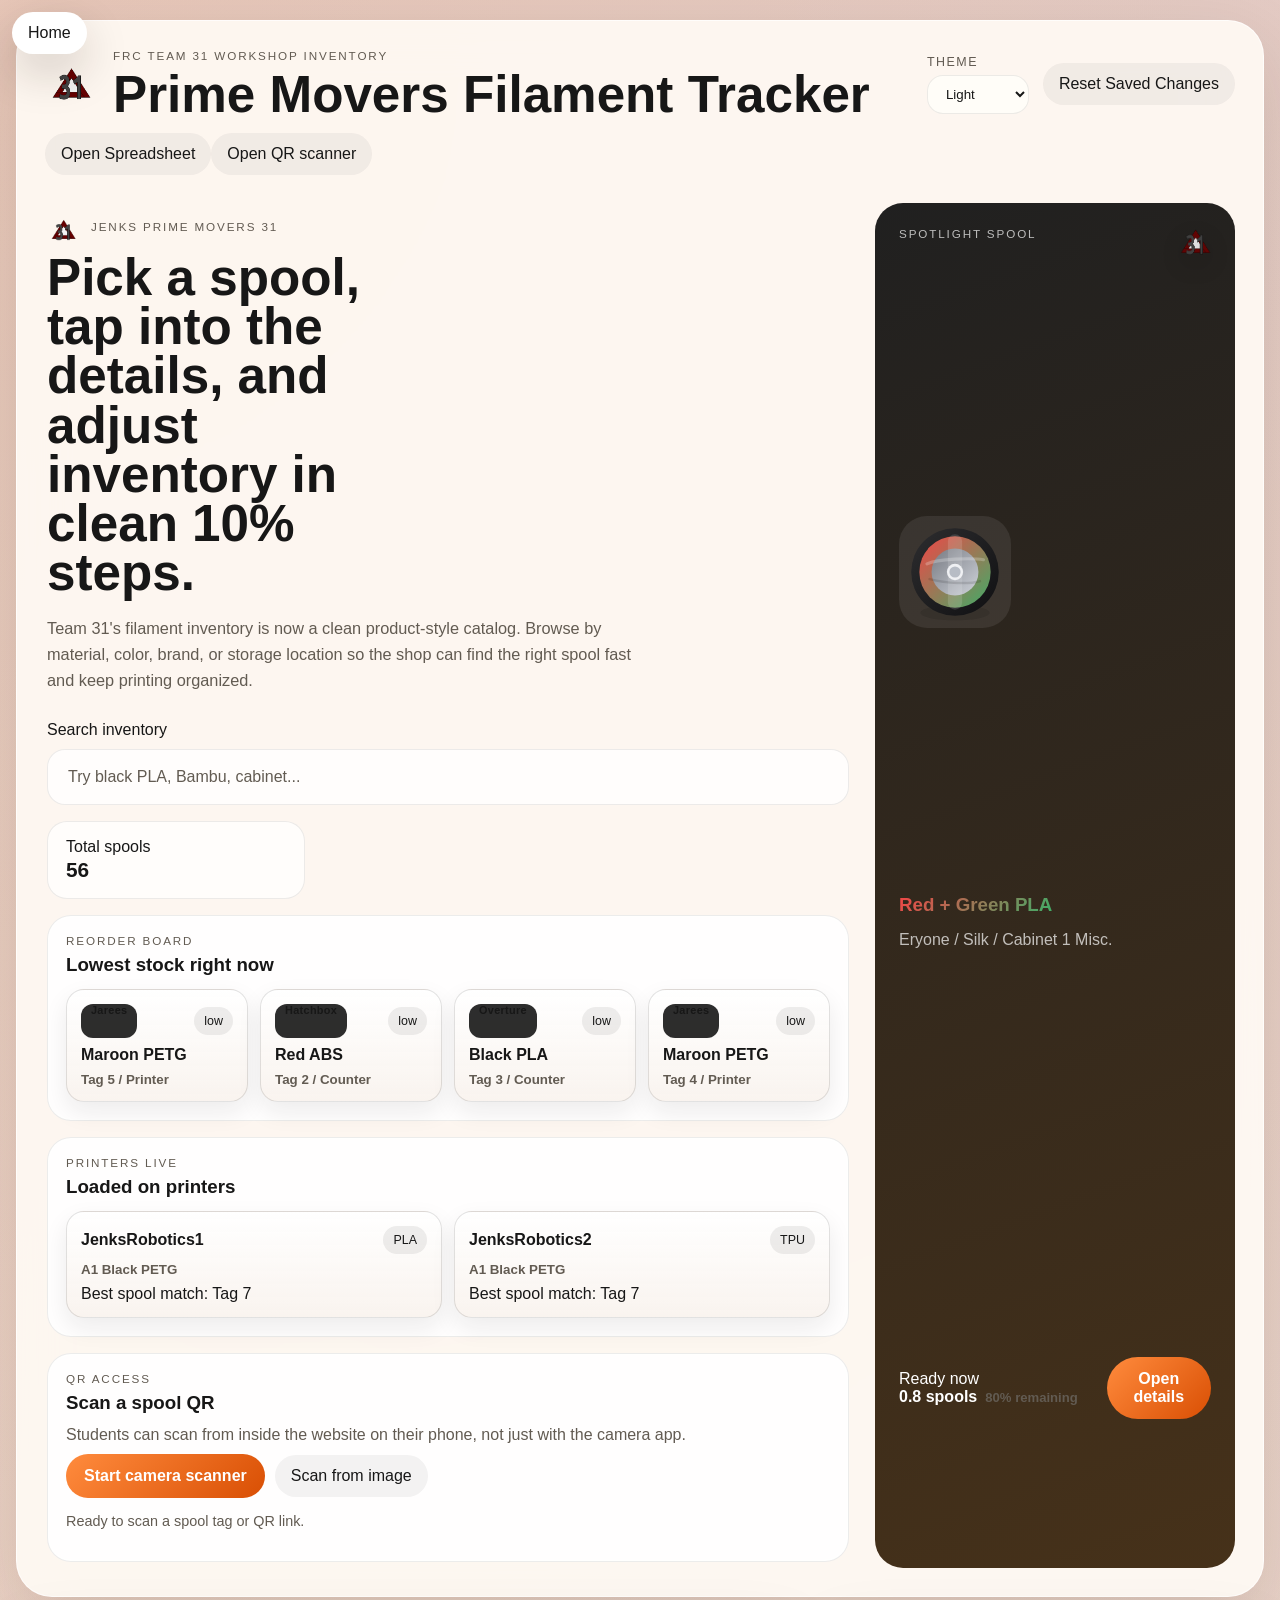
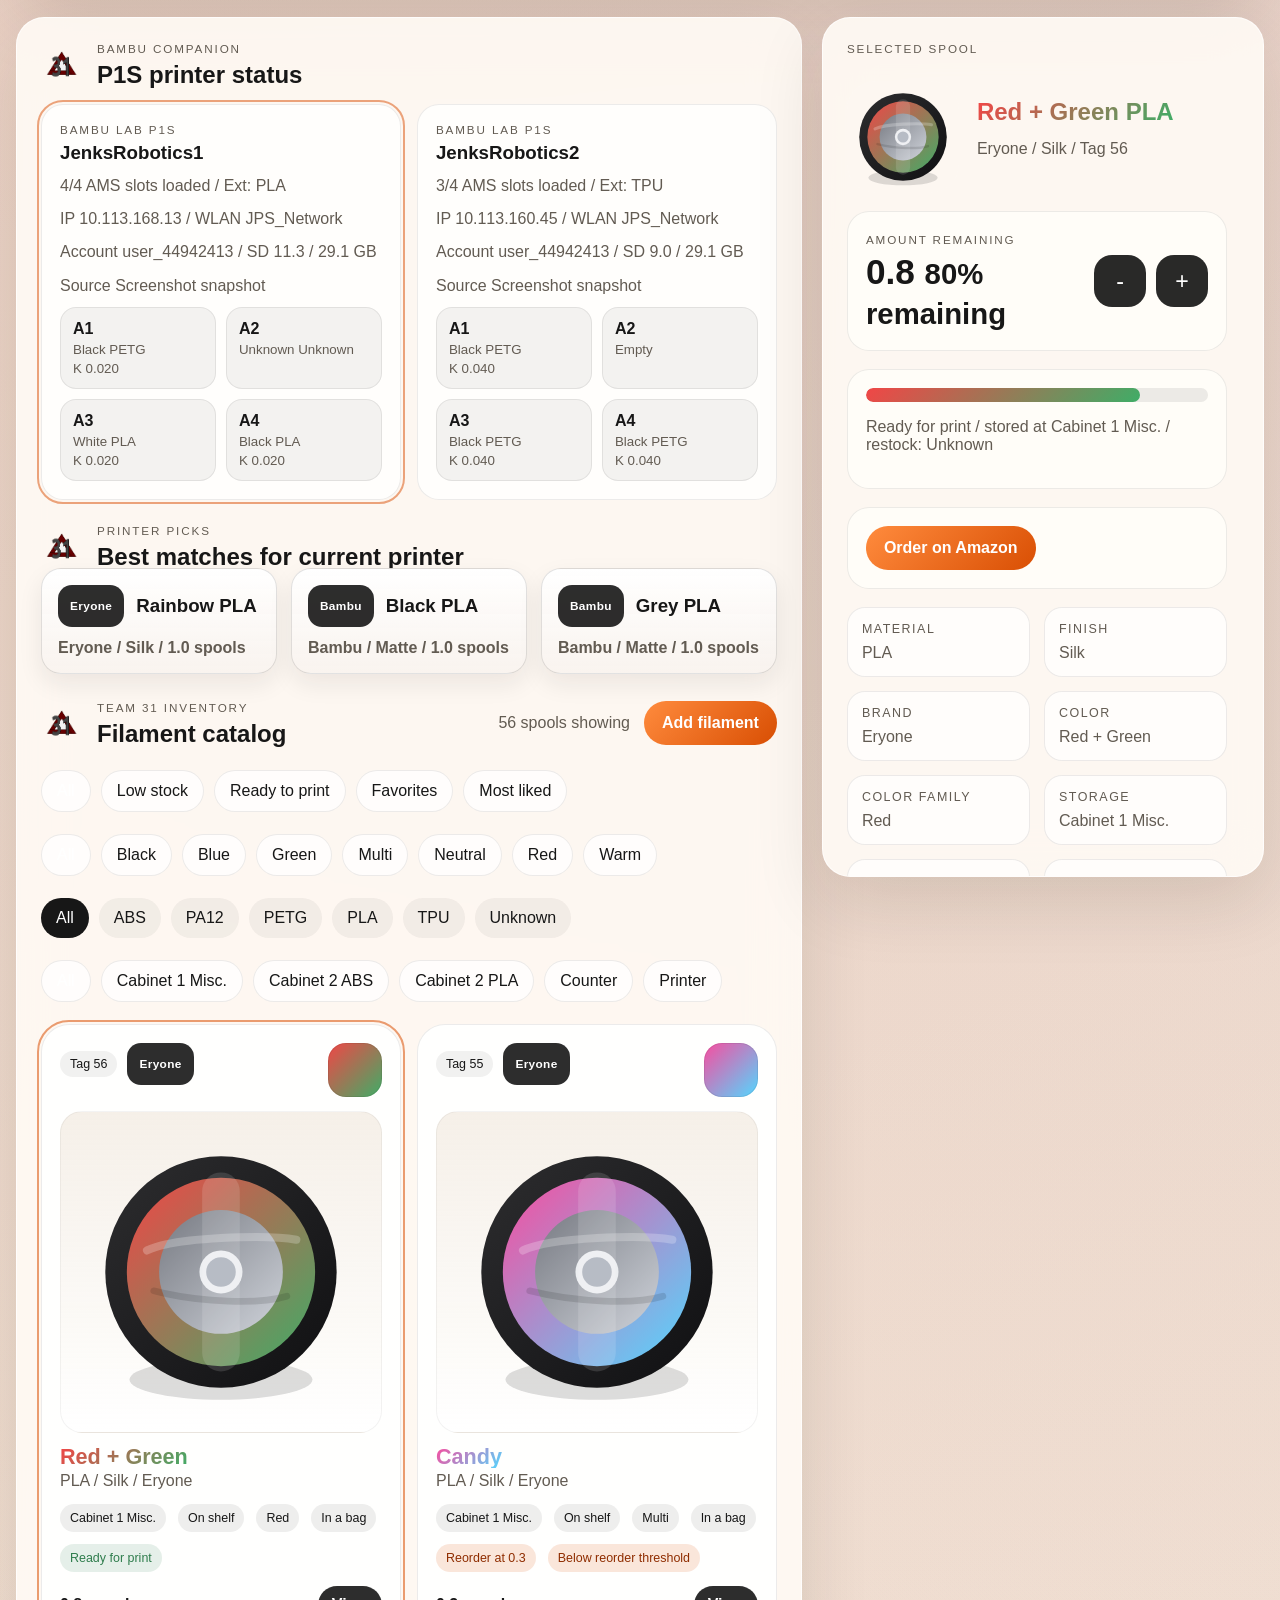
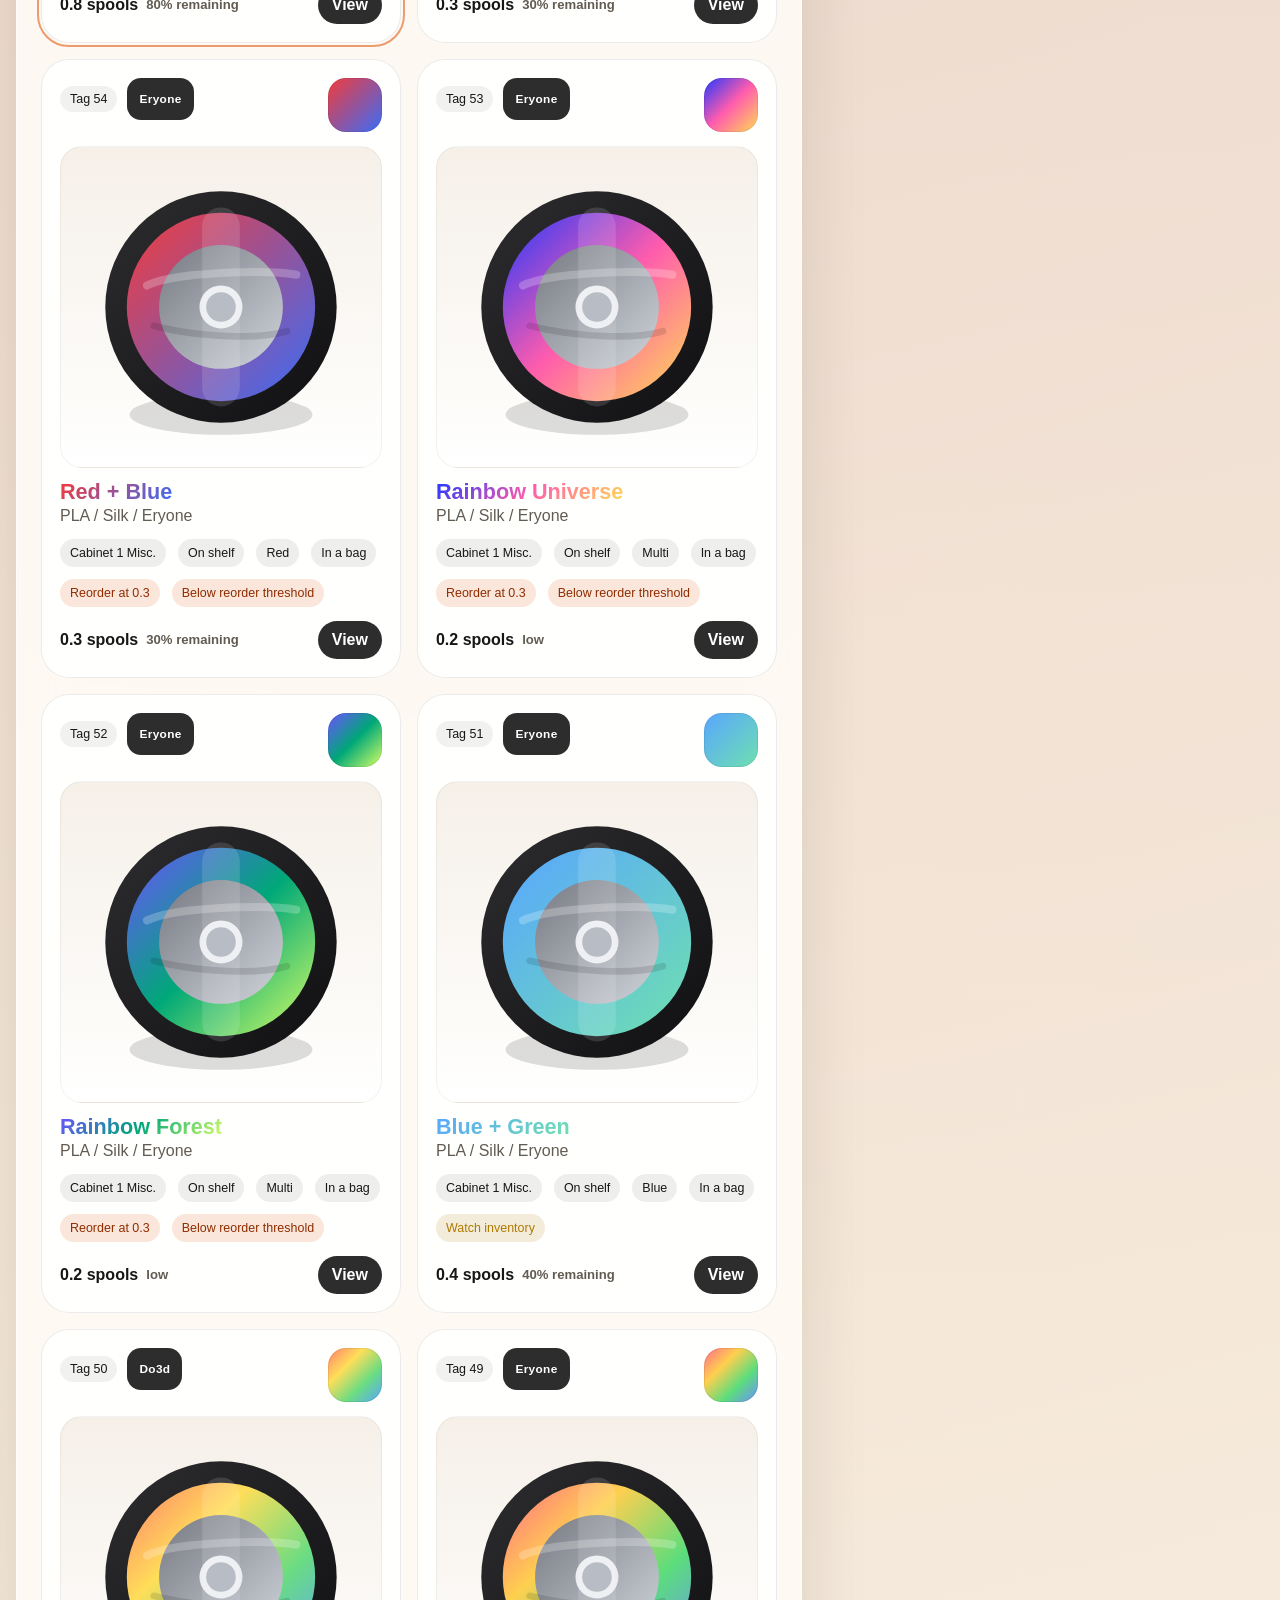
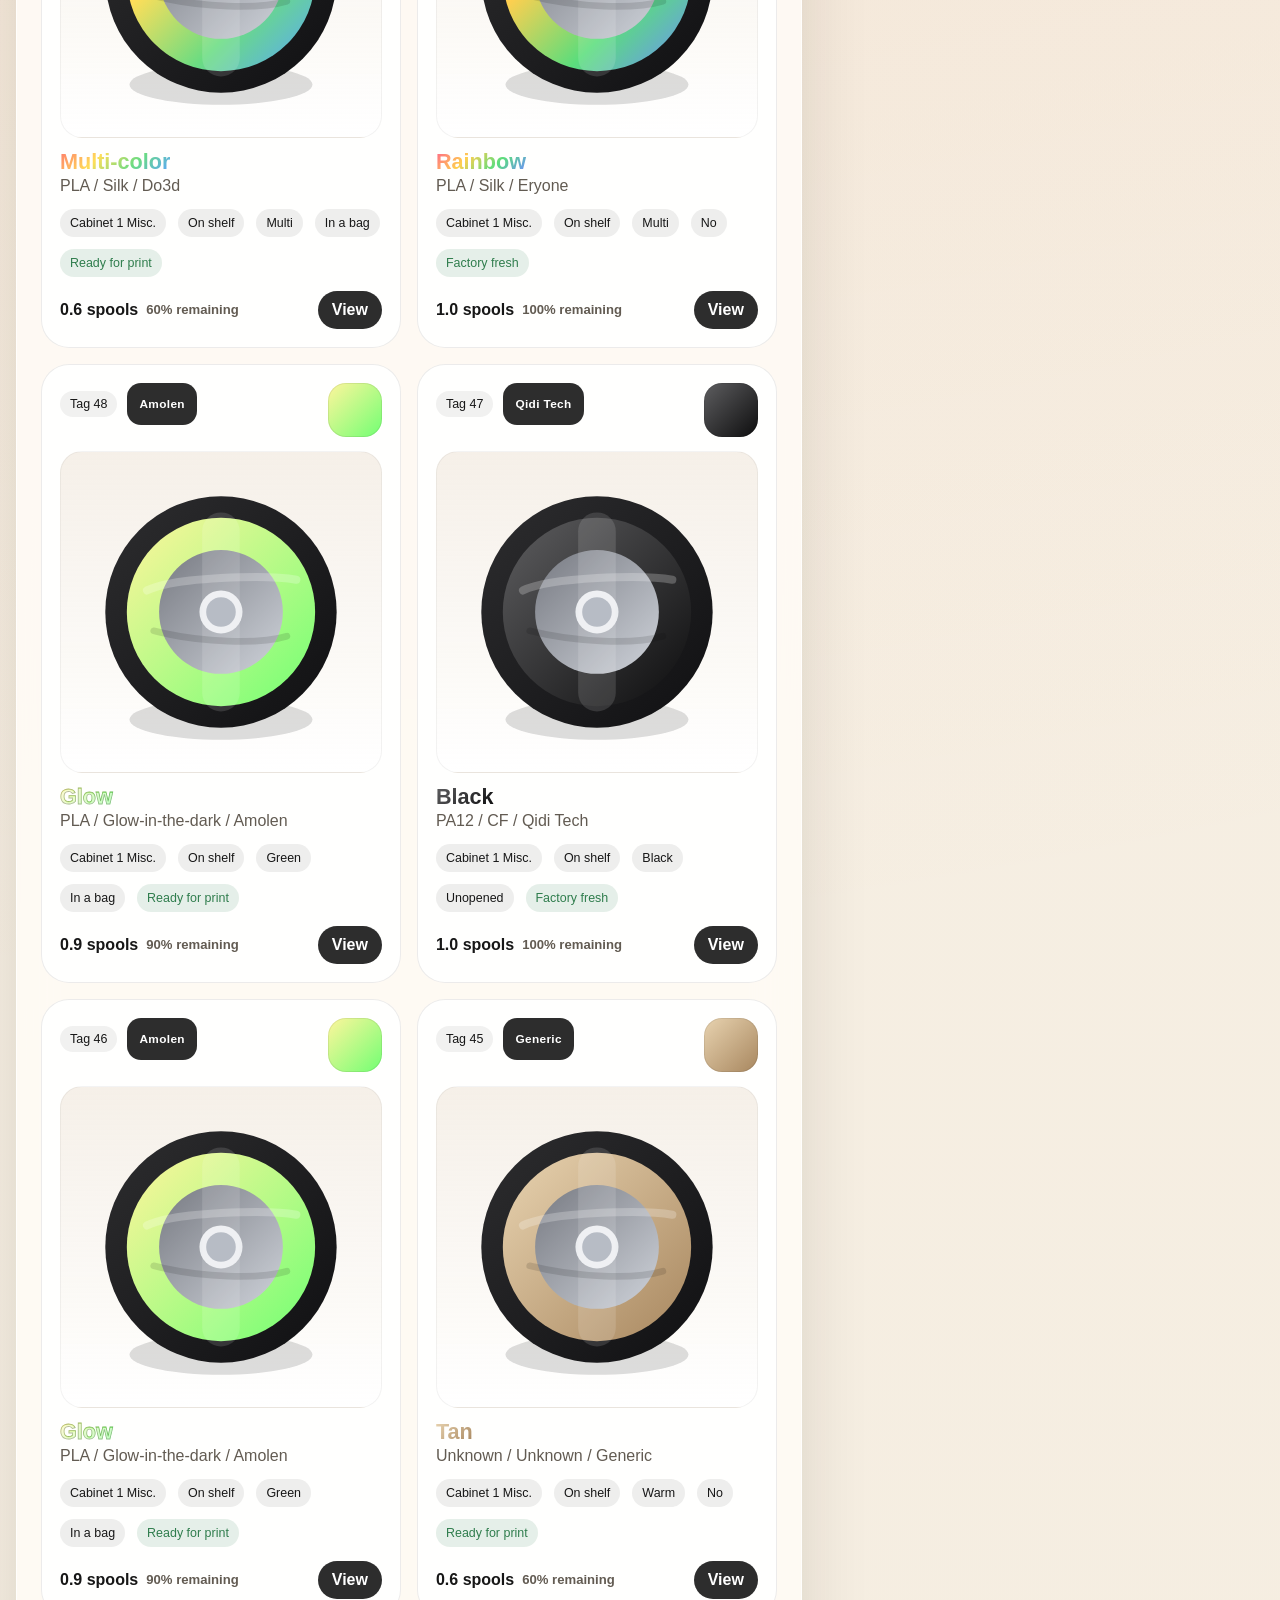
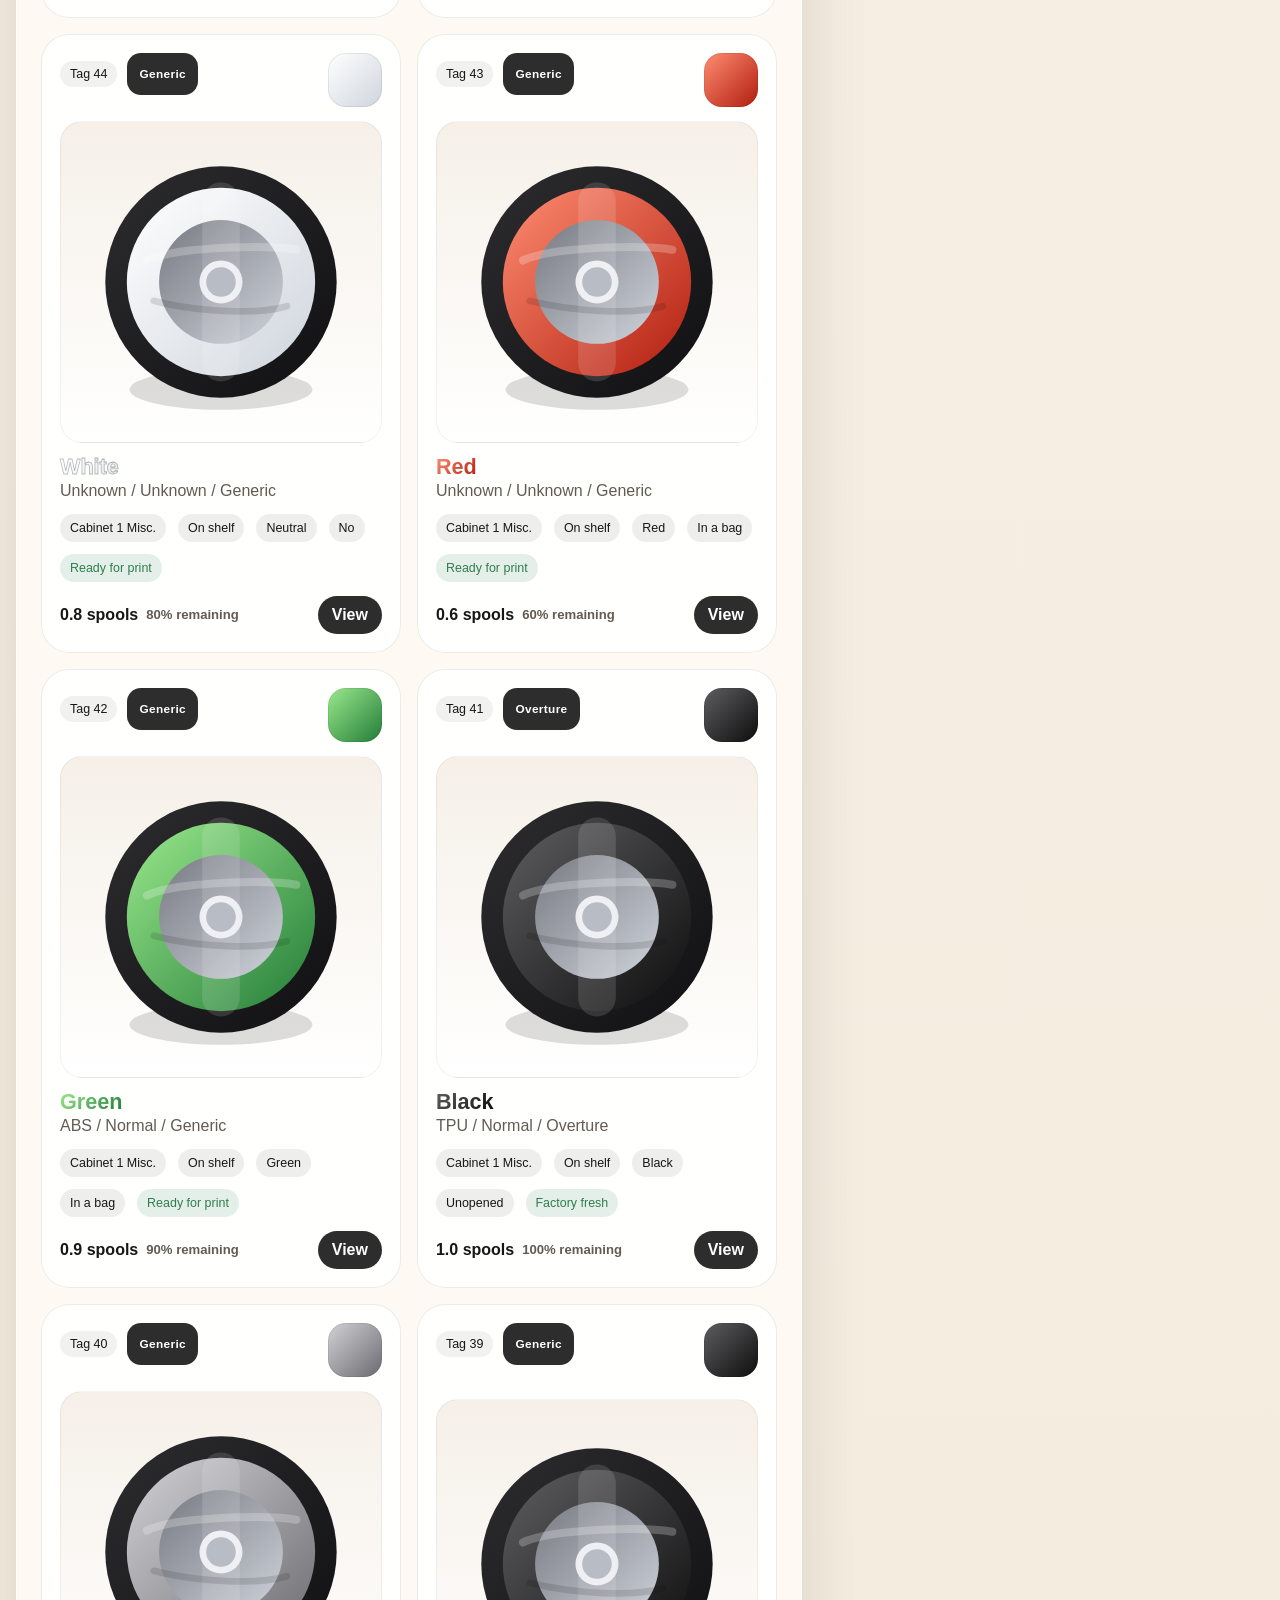
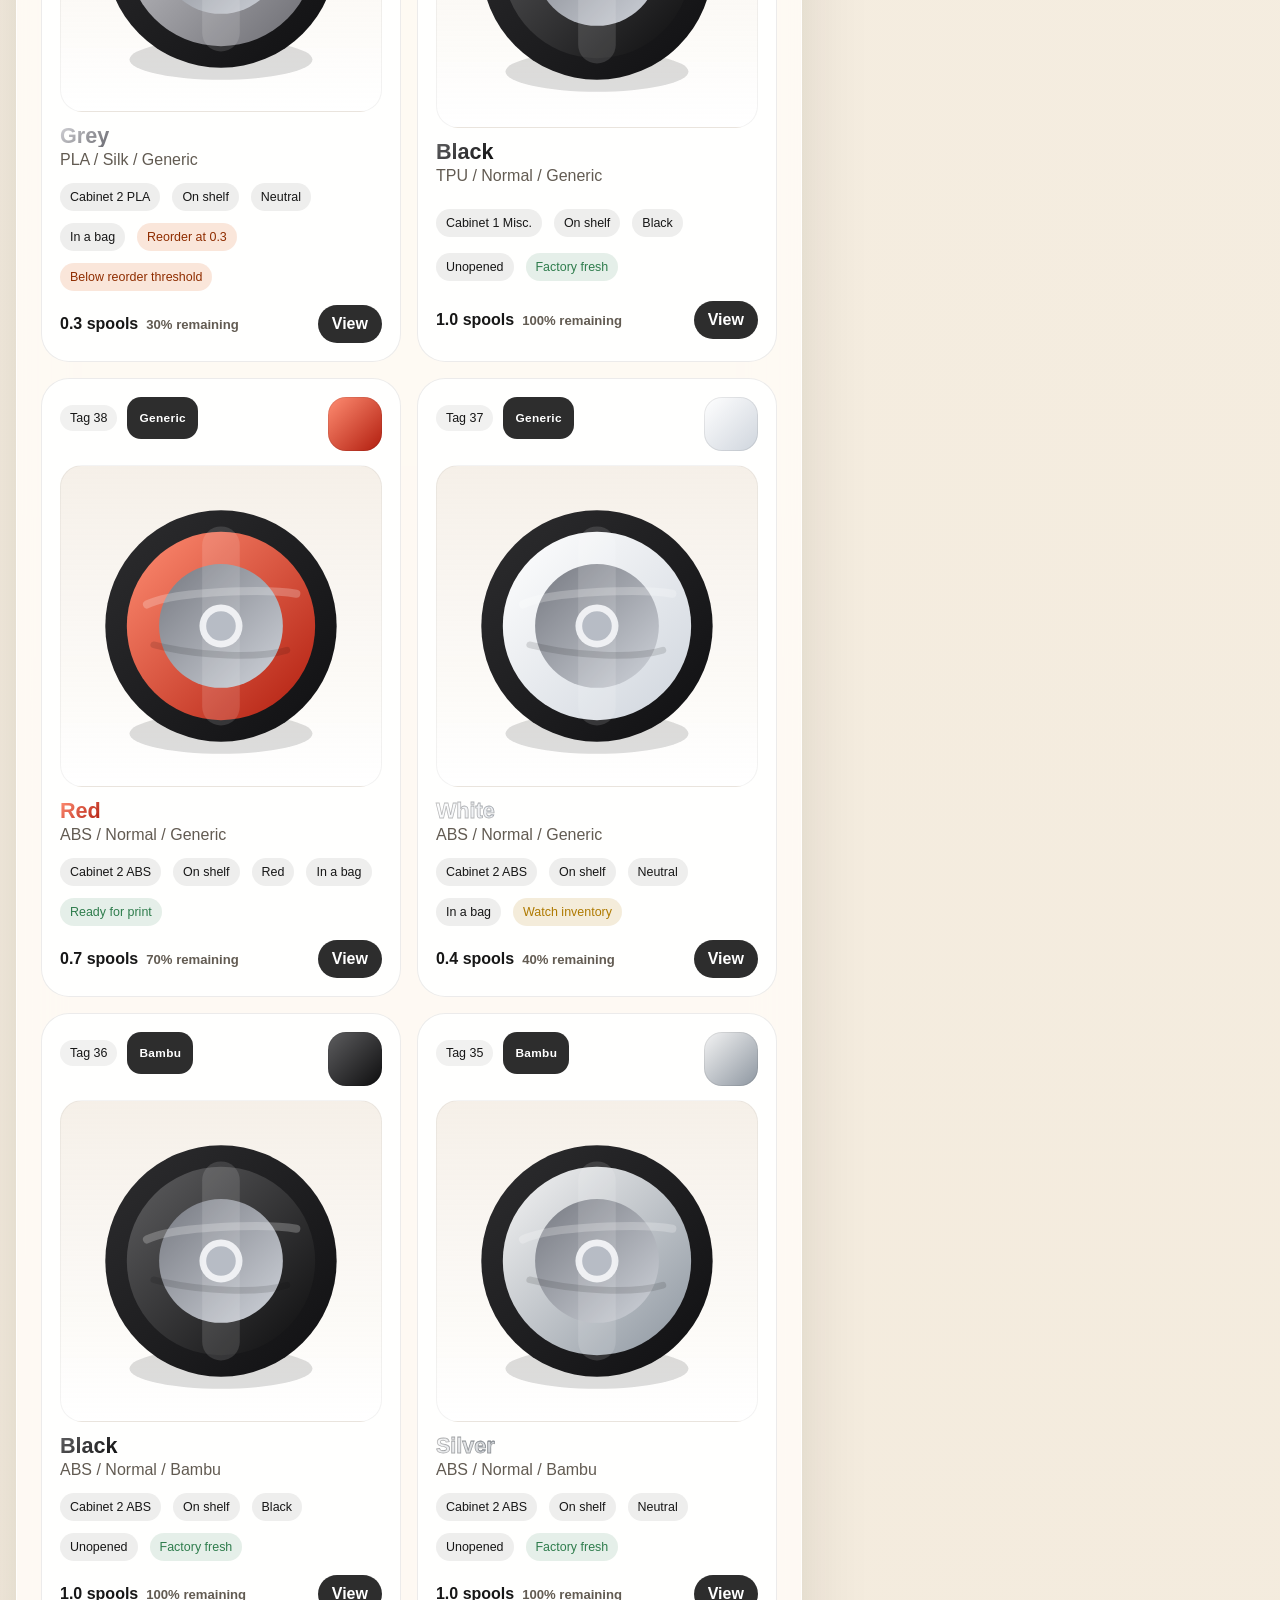
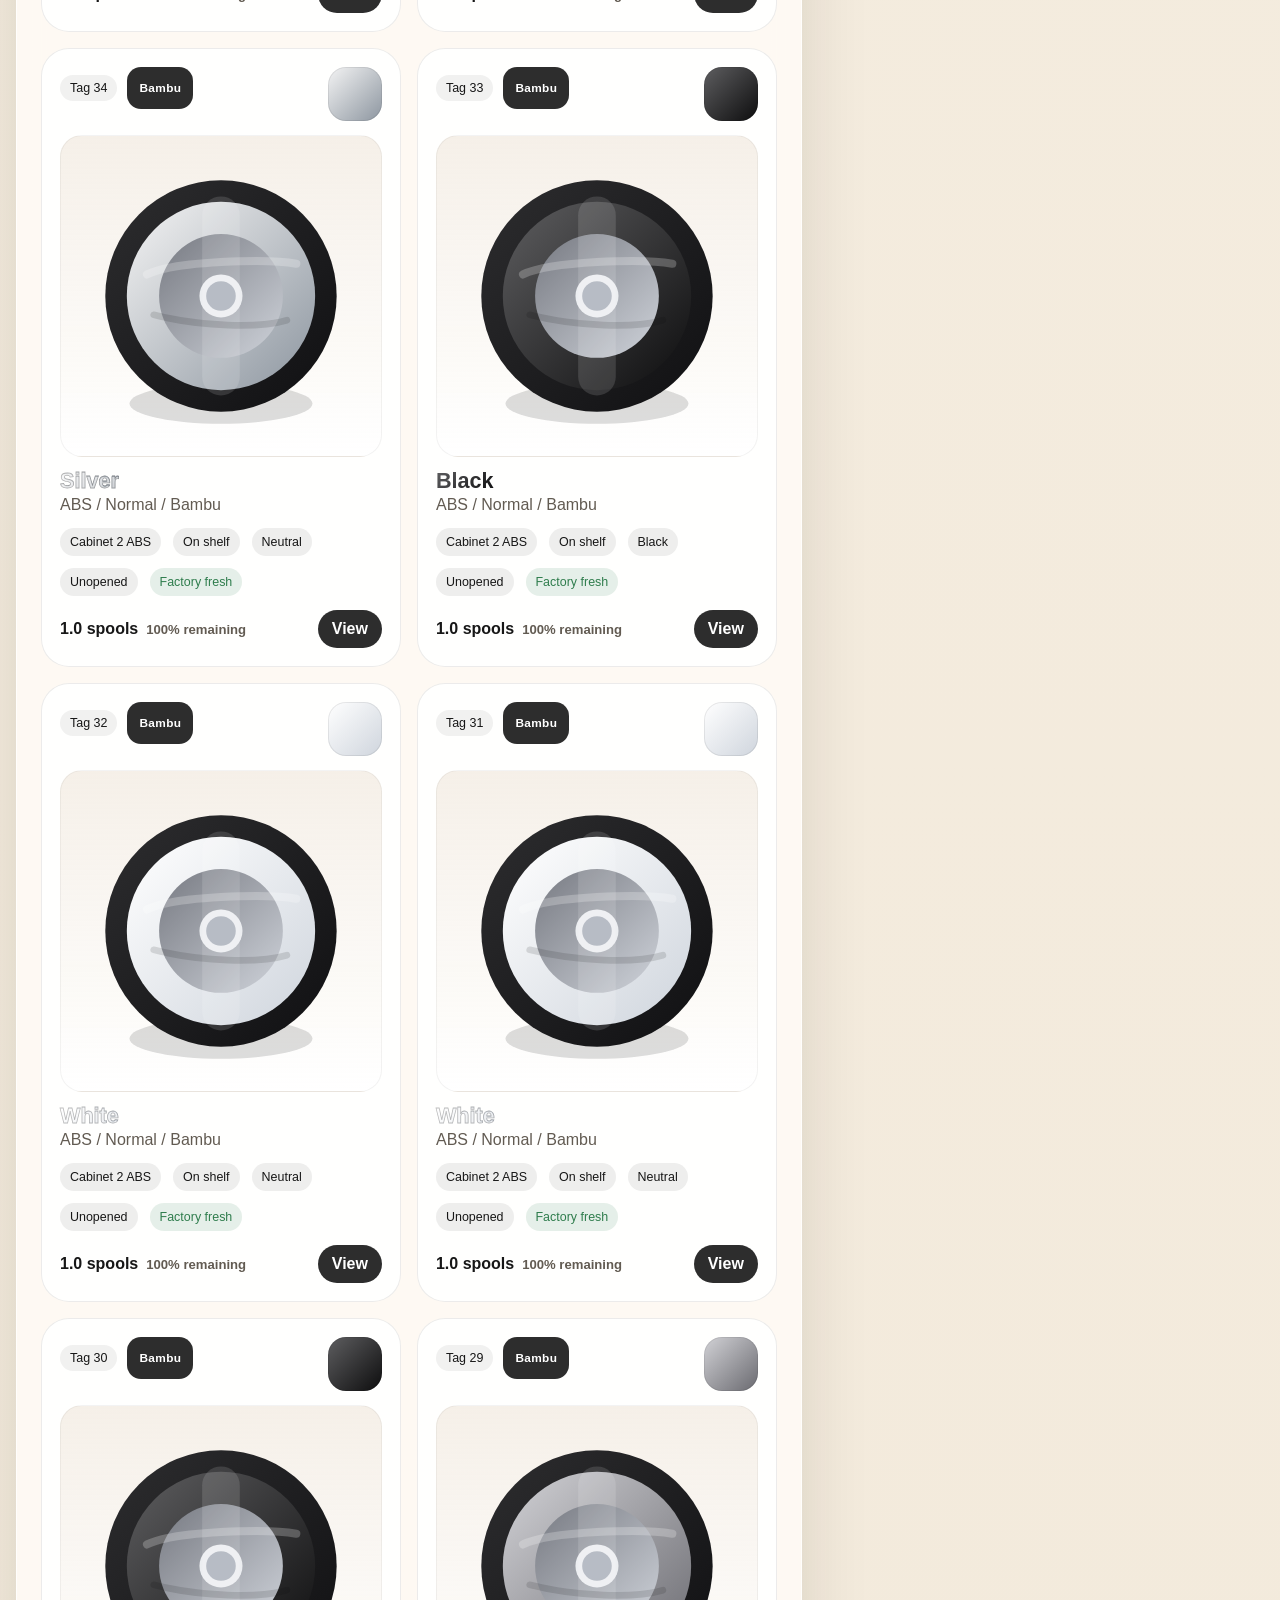
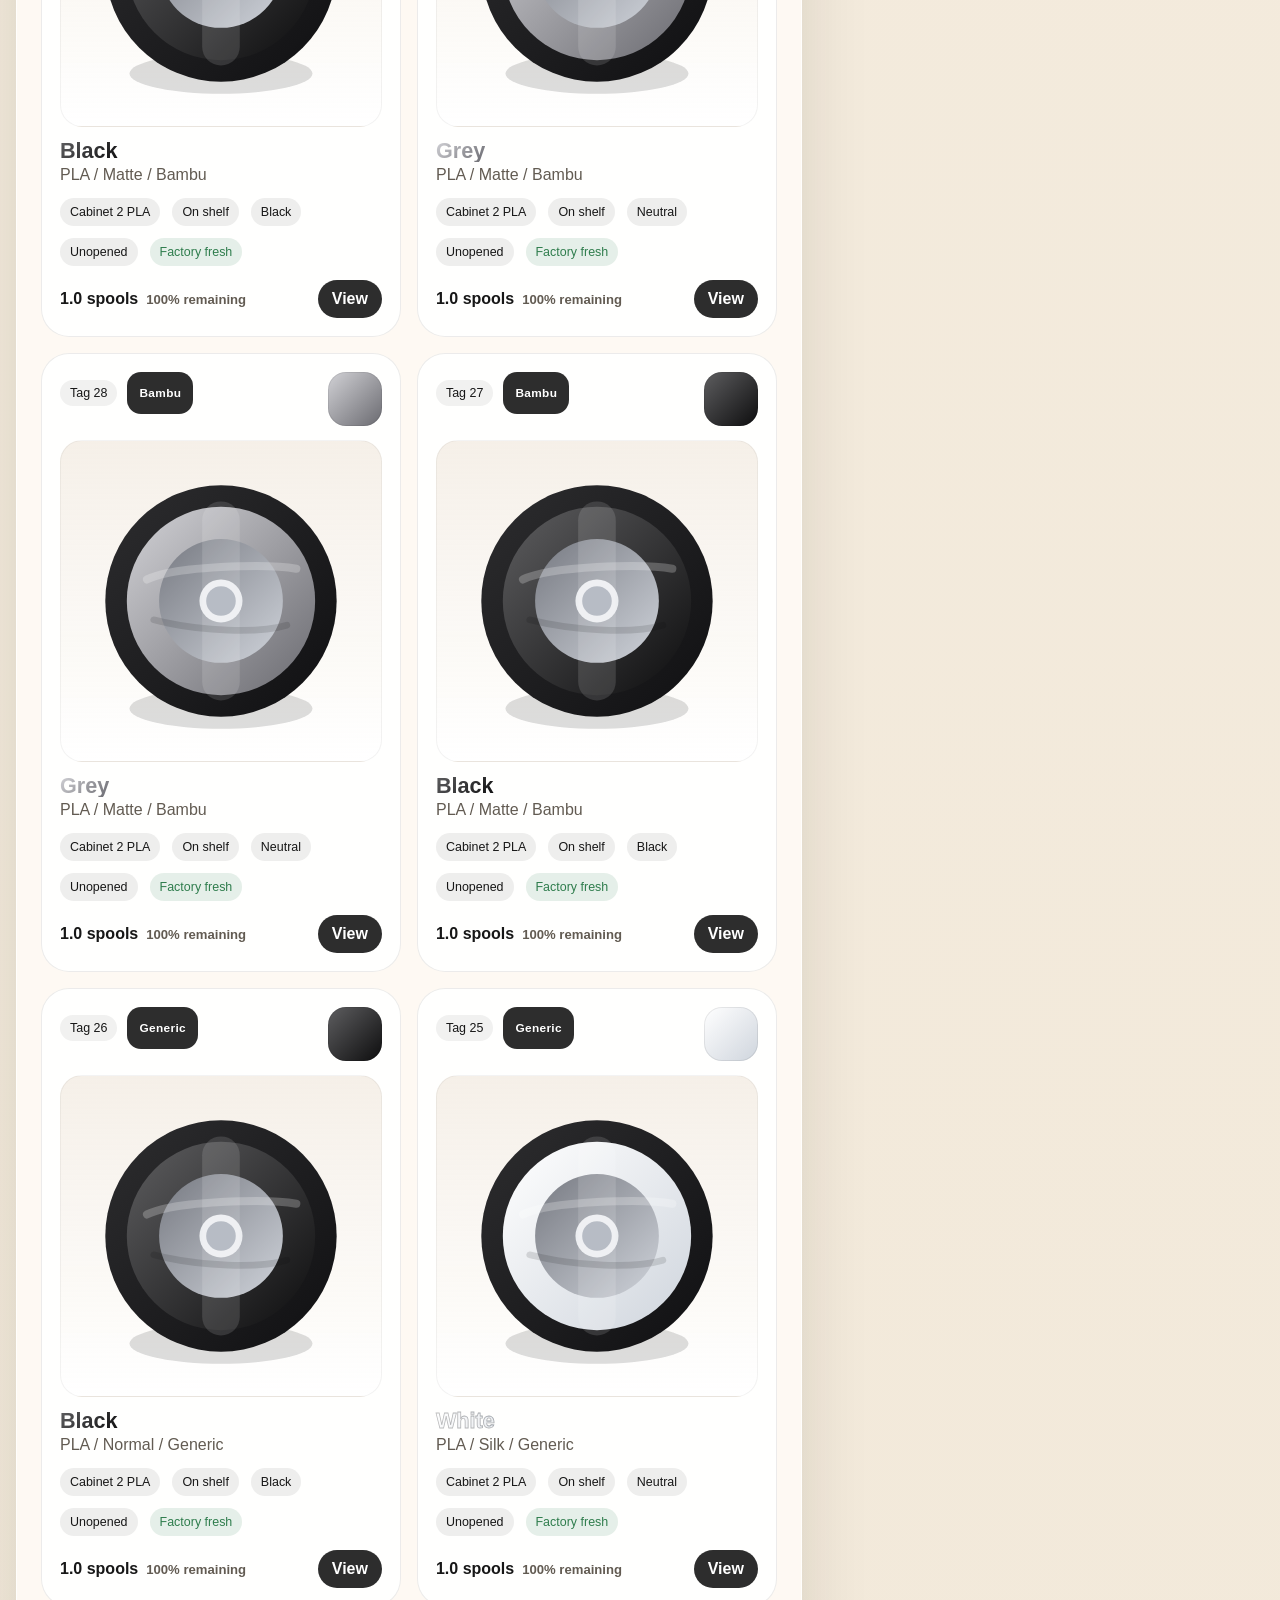
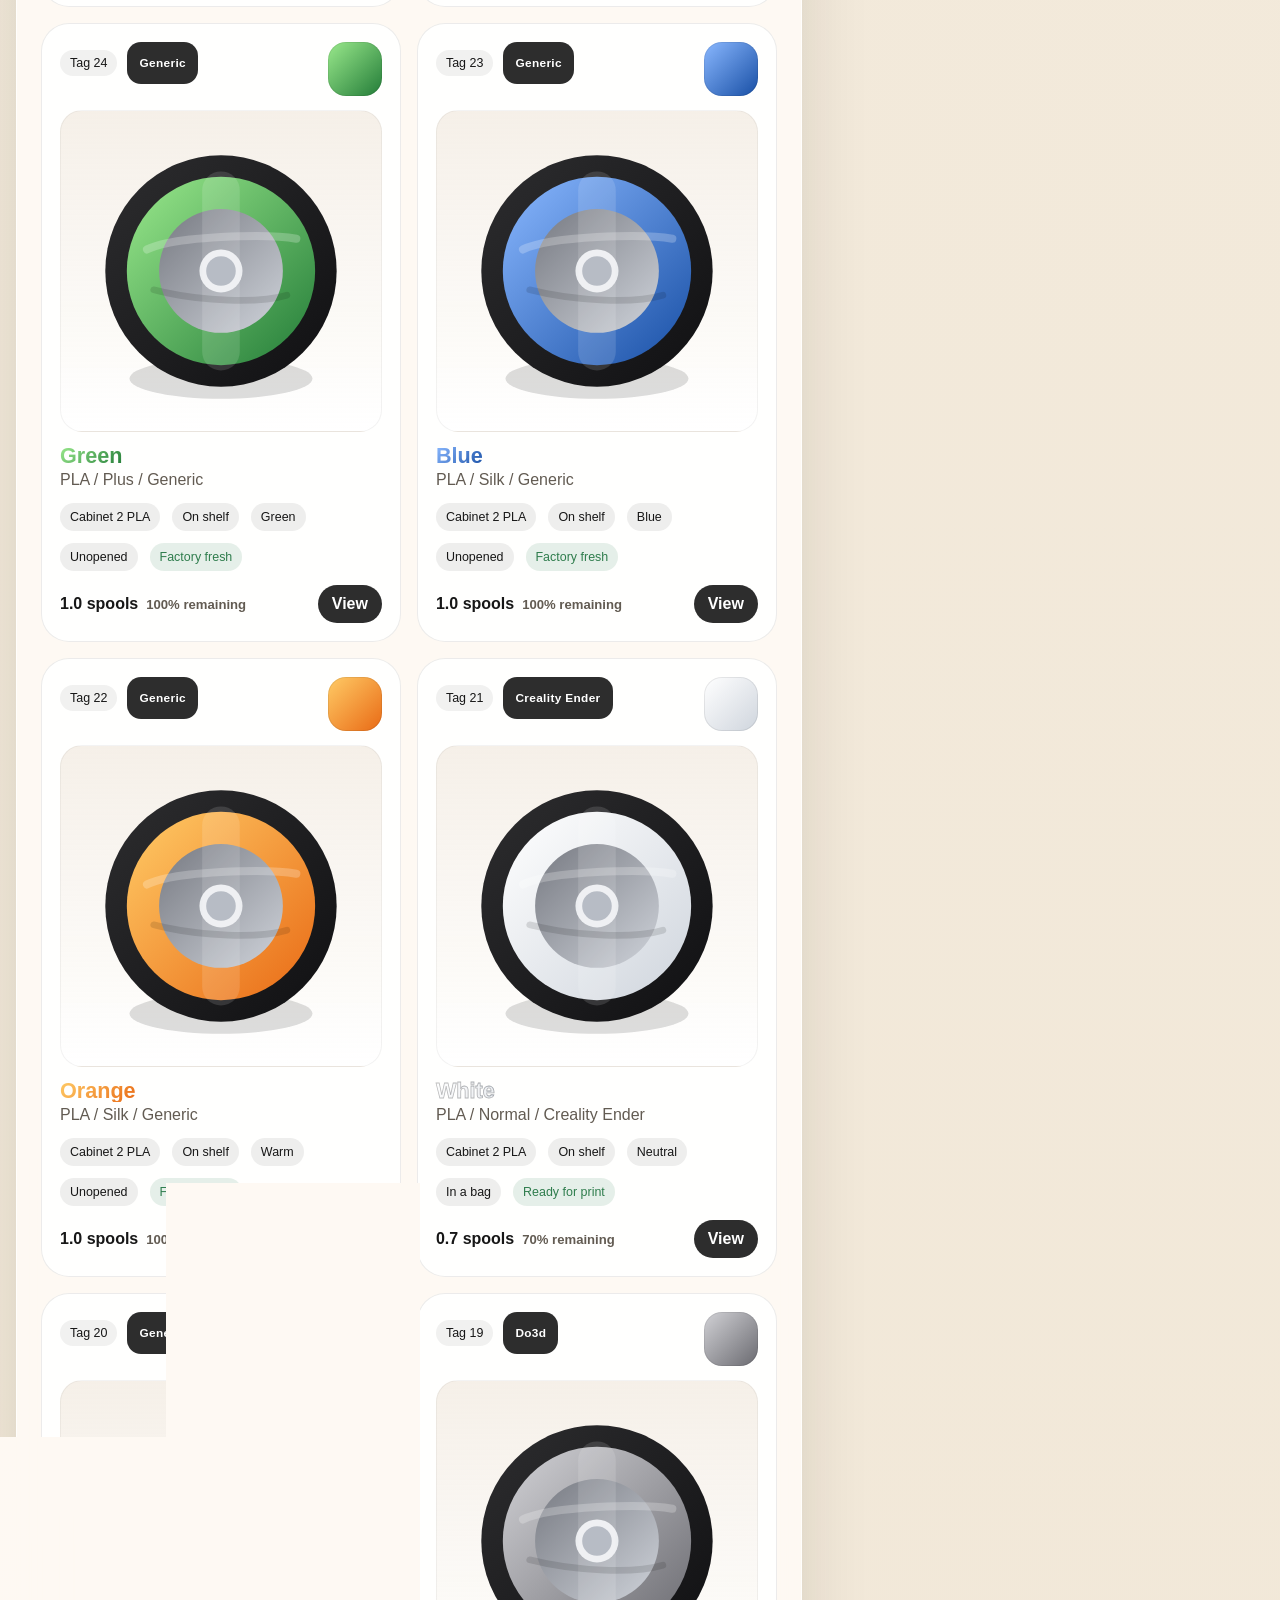
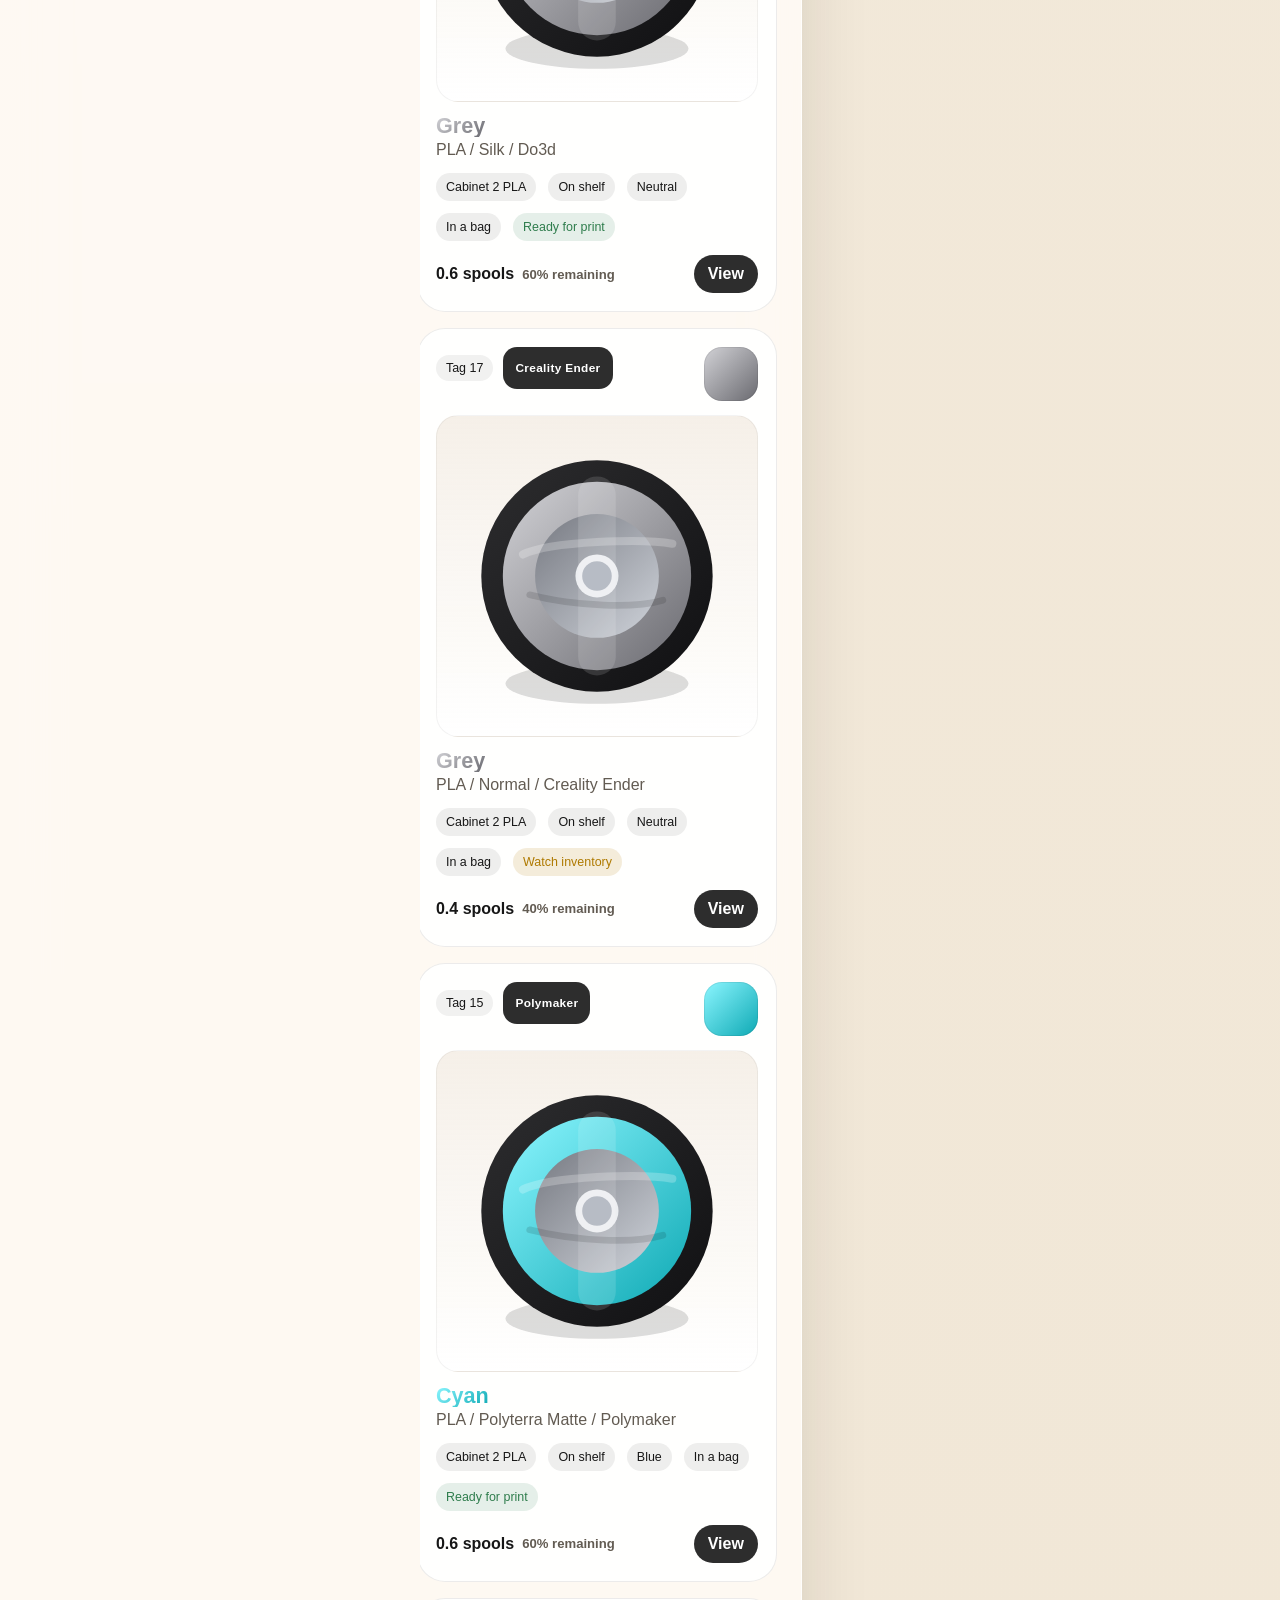
==== commit 279bd8c8: "Add files via upload" ====
--- a/index.html
+++ b/index.html
@@ -7,8 +7,8 @@
   <meta name="theme-color" content="#ffffff">
   <meta name="apple-mobile-web-app-capable" content="yes">
   <meta name="apple-mobile-web-app-title" content="Filament Flow">
-  <link rel="icon" type="image/svg+xml" href="app-icon.svg">
-  <link rel="apple-touch-icon" href="app-icon.svg">
+  <link rel="icon" type="image/png" href="app-icon.png">
+  <link rel="apple-touch-icon" href="app-icon.png">
   <link rel="manifest" href="site.webmanifest">
   <link rel="stylesheet" href="styles.css">
 </head>
--- a/styles.css
+++ b/styles.css
@@ -335,7 +335,8 @@
   padding: 18px;
   border-radius: 24px;
   border: 1px solid var(--line);
-  background: rgba(255, 255, 255, 0.72);
+  background: rgba(255, 255, 255, 0.9);
+  box-shadow: inset 0 0 0 1px rgba(255,255,255,0.42);
 }
 .compact-heading {
   align-items: flex-start;
@@ -353,12 +354,13 @@
   width: 100%;
   padding: 14px;
   border-radius: 18px;
-  border: 1px solid var(--line);
-  background: rgba(255, 255, 255, 0.86);
+  border: 1px solid rgba(23, 23, 23, 0.12);
+  background: linear-gradient(180deg, rgba(255, 255, 255, 0.98), rgba(249, 243, 238, 0.95));
   color: var(--ink);
   text-align: left;
   display: grid;
   gap: 8px;
+  box-shadow: 0 10px 24px rgba(23, 23, 23, 0.08);
 }
 .mini-home-card strong,
 .mini-home-card small,
@@ -371,6 +373,7 @@
 }
 .mini-home-card small {
   color: var(--muted);
+  font-weight: 600;
 }
 .mini-home-card .home-card-top {
   display: flex;
@@ -409,8 +412,9 @@
   aspect-ratio: 4 / 3;
   border-radius: 24px;
   overflow: hidden;
-  border: 1px solid var(--line);
-  background: rgba(23, 23, 23, 0.12);
+  border: 2px solid rgba(23, 23, 23, 0.14);
+  background: linear-gradient(180deg, rgba(255,255,255,0.94), rgba(245,239,233,0.92));
+  box-shadow: inset 0 0 0 1px rgba(255,255,255,0.5);
 }
 .scanner-frame video {
   width: 100%;
@@ -448,8 +452,15 @@
   background: rgba(255, 255, 255, 0.08);
   border-color: rgba(255, 255, 255, 0.12);
 }
+[data-theme="dark"] .home-block {
+  box-shadow: inset 0 0 0 1px rgba(255,255,255,0.04);
+}
 [data-theme="dark"] .mini-home-card small {
   color: #d8d3cb;
+}
+[data-theme="dark"] .mini-home-card,
+[data-theme="dark"] .match-card {
+  box-shadow: 0 10px 24px rgba(0,0,0,0.22);
 }
 [data-theme="dark"] .stat-card span,
 [data-theme="dark"] .stat-card strong {
@@ -480,13 +491,14 @@
 .match-card {
   padding: 16px;
   border-radius: 20px;
-  border: 1px solid var(--line);
-  background: rgba(255,255,255,0.84);
+  border: 1px solid rgba(23, 23, 23, 0.12);
+  background: linear-gradient(180deg, rgba(255,255,255,0.98), rgba(249,243,238,0.95));
   color: var(--ink);
   text-align: left;
   display: grid;
   gap: 12px;
   width: 100%;
+  box-shadow: 0 10px 24px rgba(23, 23, 23, 0.08);
 }
 .match-card-head {
   display: flex;
@@ -503,6 +515,8 @@
 }
 .match-card .inventory-subline {
   margin: 0;
+  color: var(--muted);
+  font-weight: 600;
 }
 .match-card .filament-name,
 .mini-home-card .filament-name {
@@ -1052,7 +1066,8 @@
 [data-theme="team31"] .detail-list div,
 [data-theme="team31"] .home-block,
 [data-theme="team31"] .mini-home-card,
-[data-theme="team31"] .scanner-frame {
+[data-theme="team31"] .scanner-frame,
+[data-theme="team31"] .match-card {
   border-color: rgba(255, 233, 228, 0.14);
 }
 [data-theme="team31"] .card-id,
@@ -1064,7 +1079,8 @@
 [data-theme="team31"] .stat-card,
 [data-theme="team31"] .home-block,
 [data-theme="team31"] .mini-home-card,
-[data-theme="team31"] .scanner-frame {
+[data-theme="team31"] .scanner-frame,
+[data-theme="team31"] .match-card {
   background: rgba(255, 247, 244, 0.96);
   color: #5f0a0a;
 }
@@ -1083,8 +1099,15 @@
 [data-theme="team31"] .mini-home-card strong,
 [data-theme="team31"] .mini-home-card span,
 [data-theme="team31"] .match-card .filament-name,
-[data-theme="team31"] .match-card .inventory-subline {
+[data-theme="team31"] .match-card .inventory-subline,
+[data-theme="team31"] .mini-home-card small {
   color: #5f0a0a;
+}
+[data-theme="team31"] .home-block,
+[data-theme="team31"] .mini-home-card,
+[data-theme="team31"] .scanner-frame,
+[data-theme="team31"] .match-card {
+  box-shadow: 0 12px 28px rgba(34, 3, 3, 0.14), inset 0 0 0 1px rgba(255,255,255,0.38);
 }
 [data-theme="team31"] .detail-list dd,
 [data-theme="team31"] .slot-chip small,
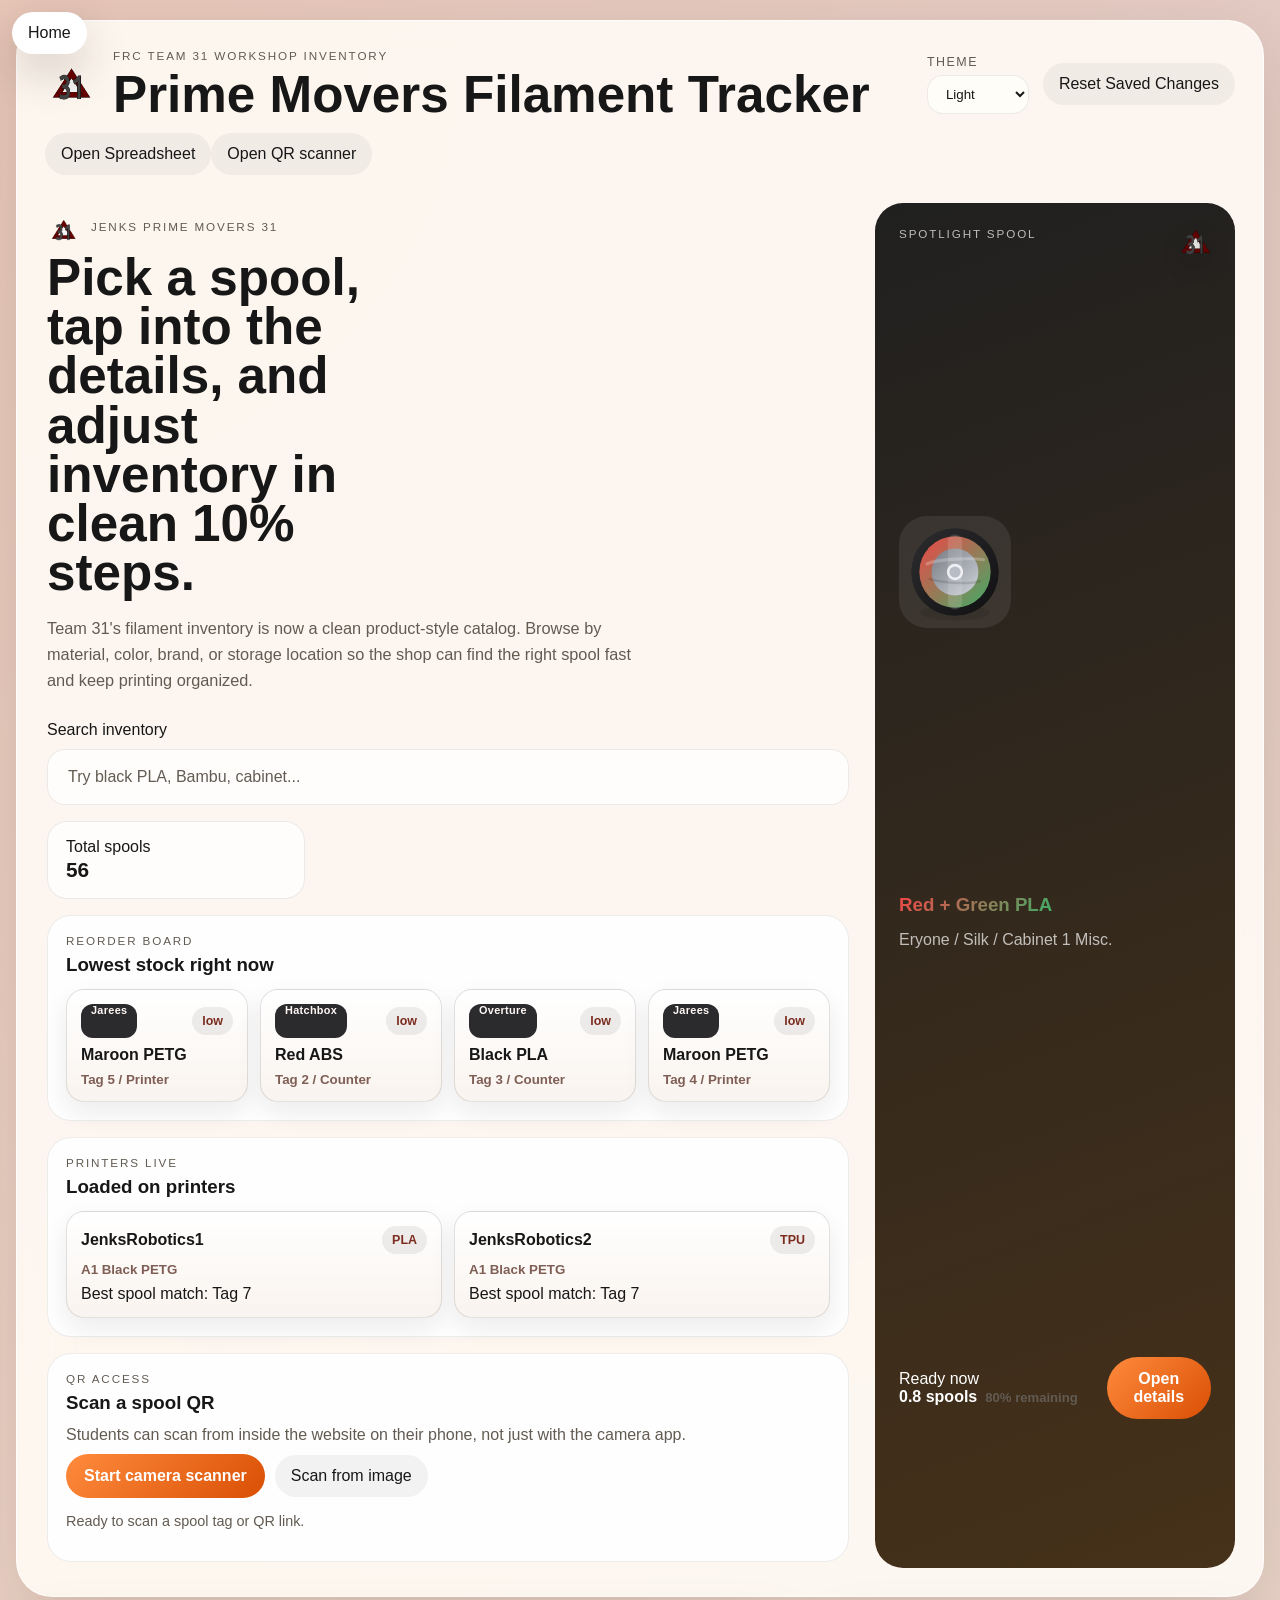
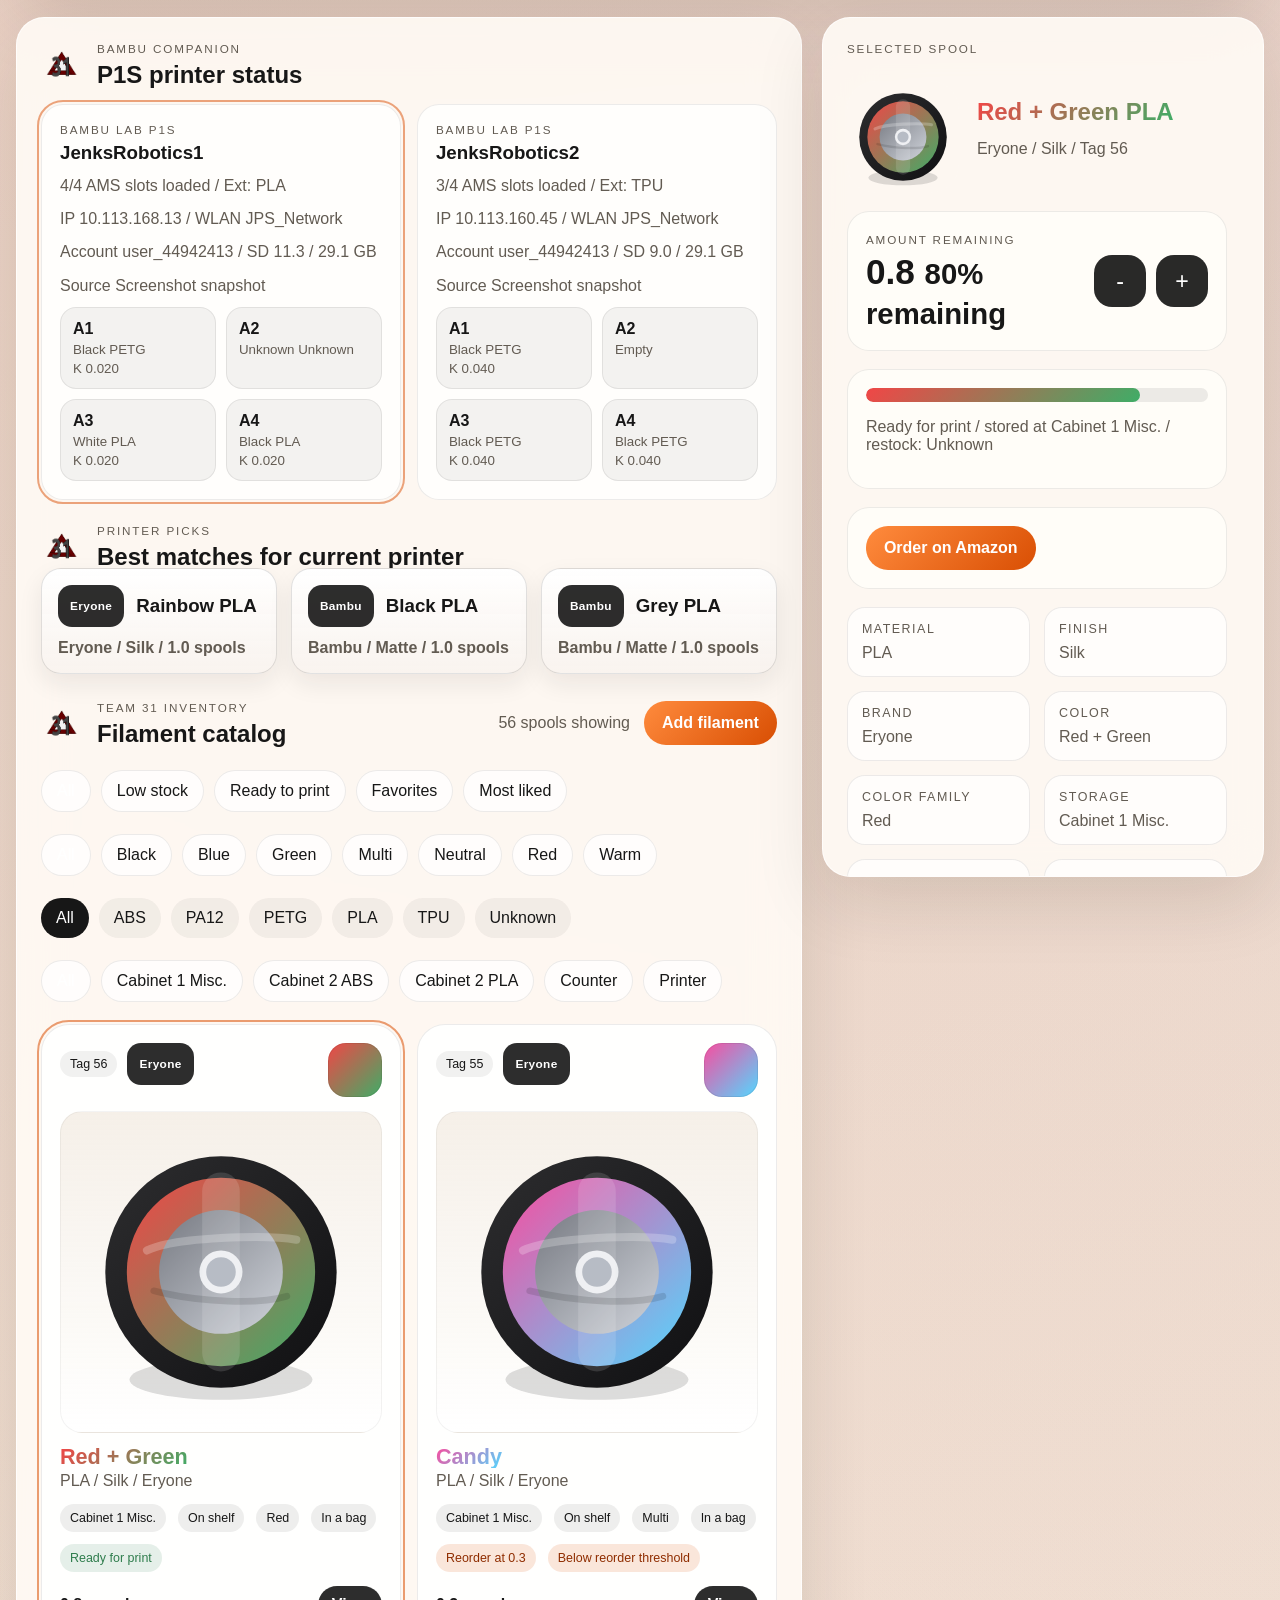
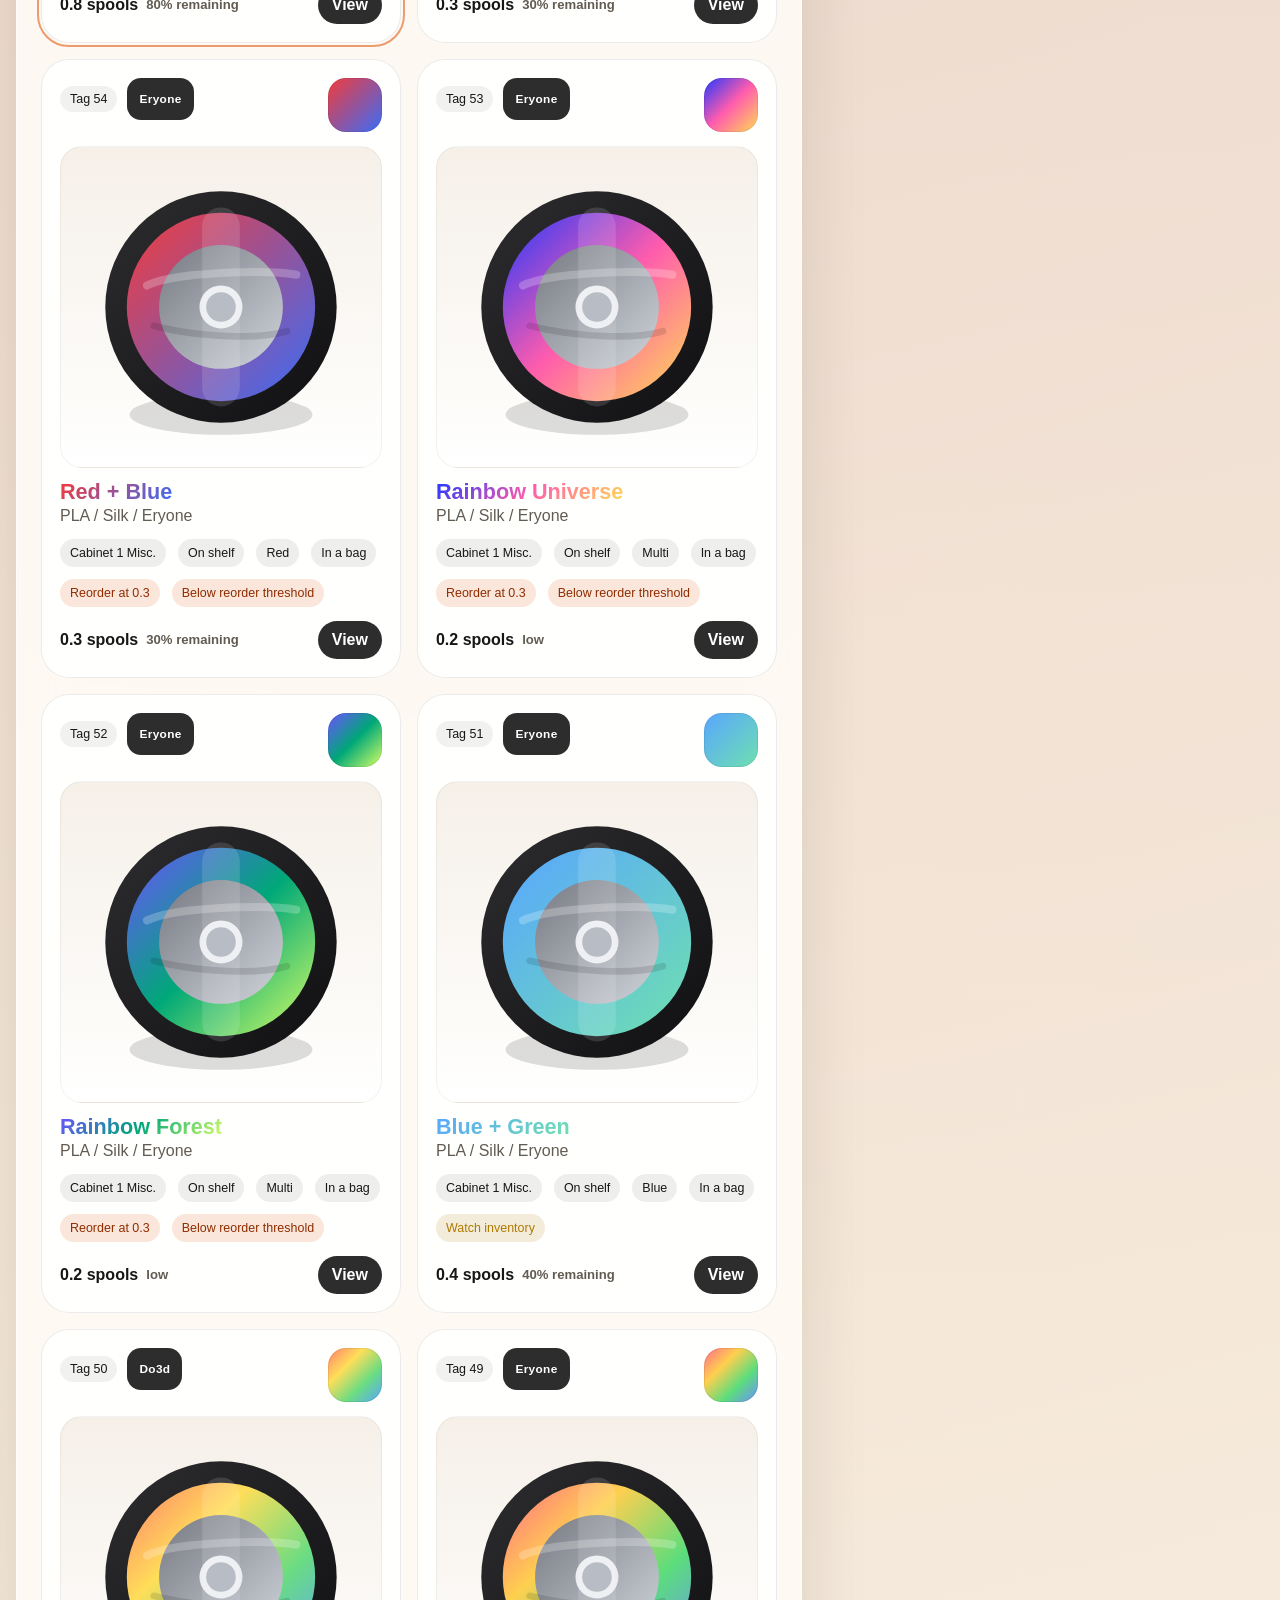
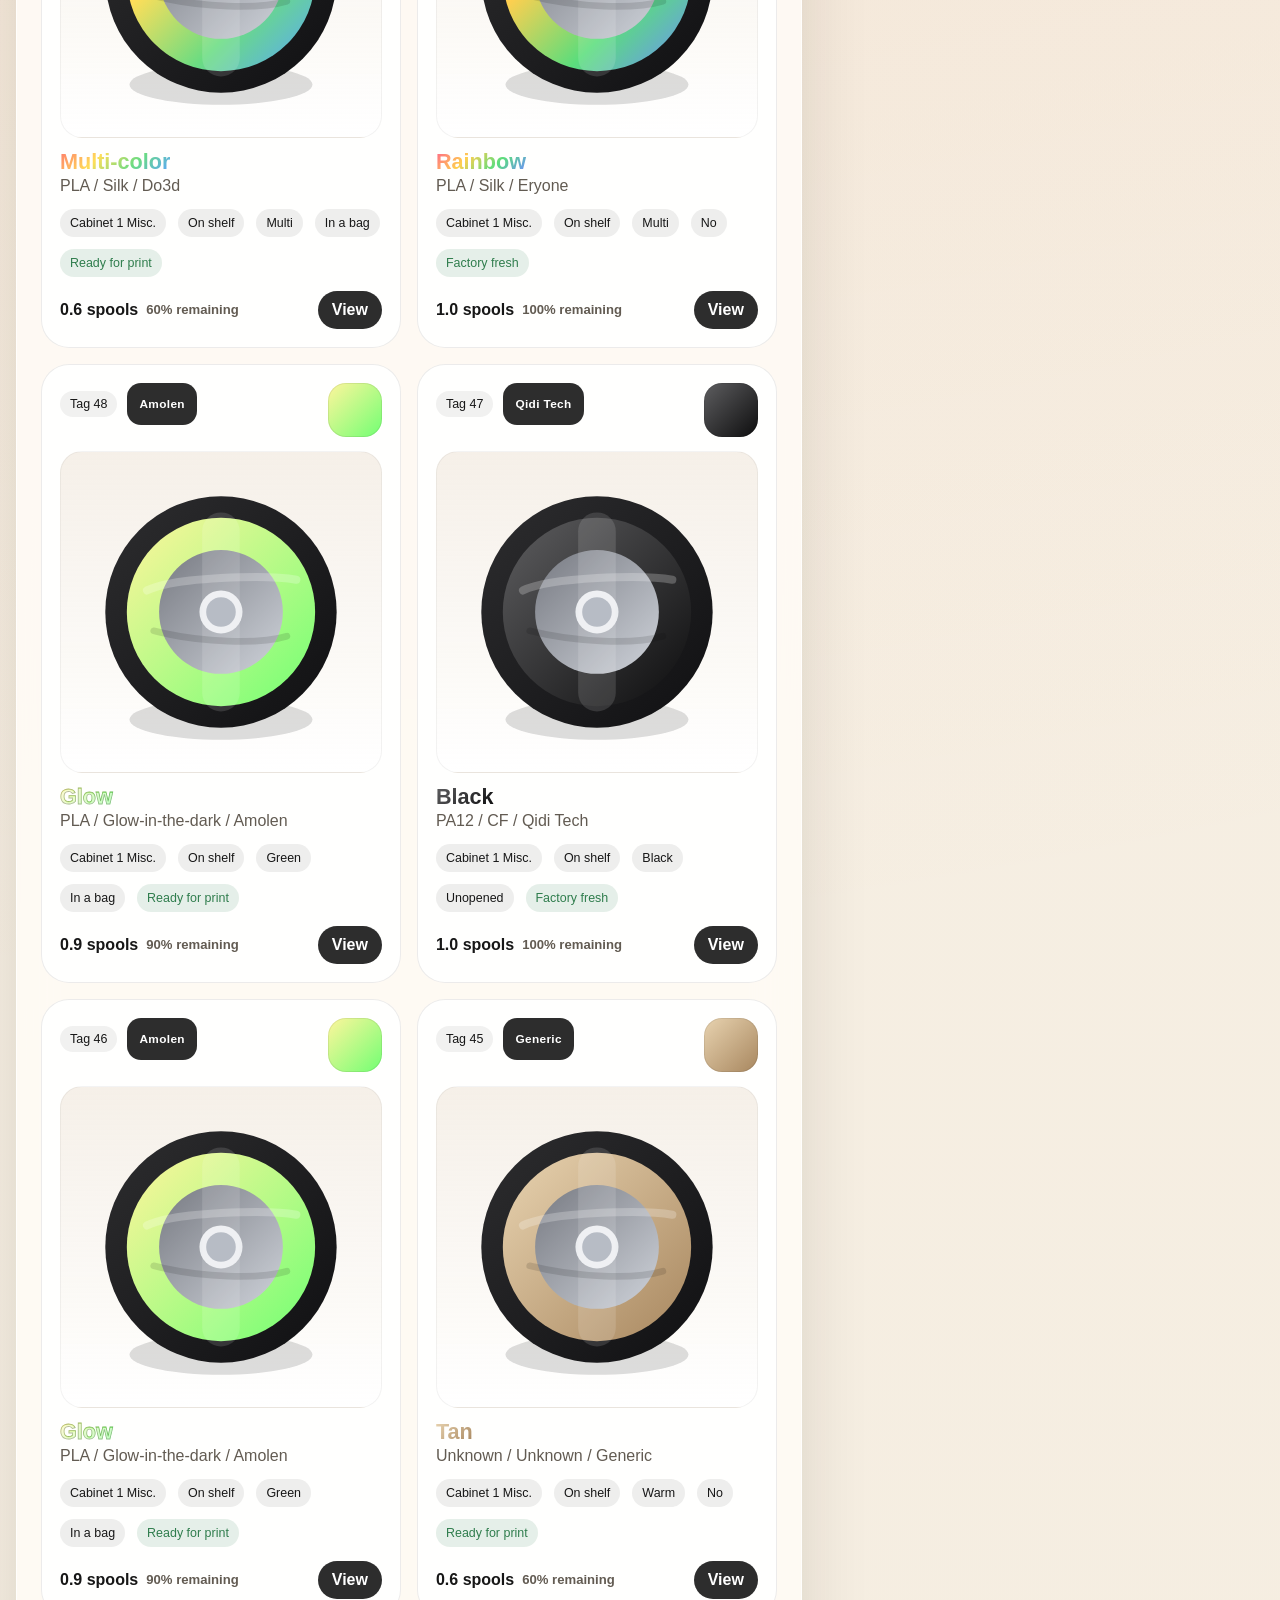
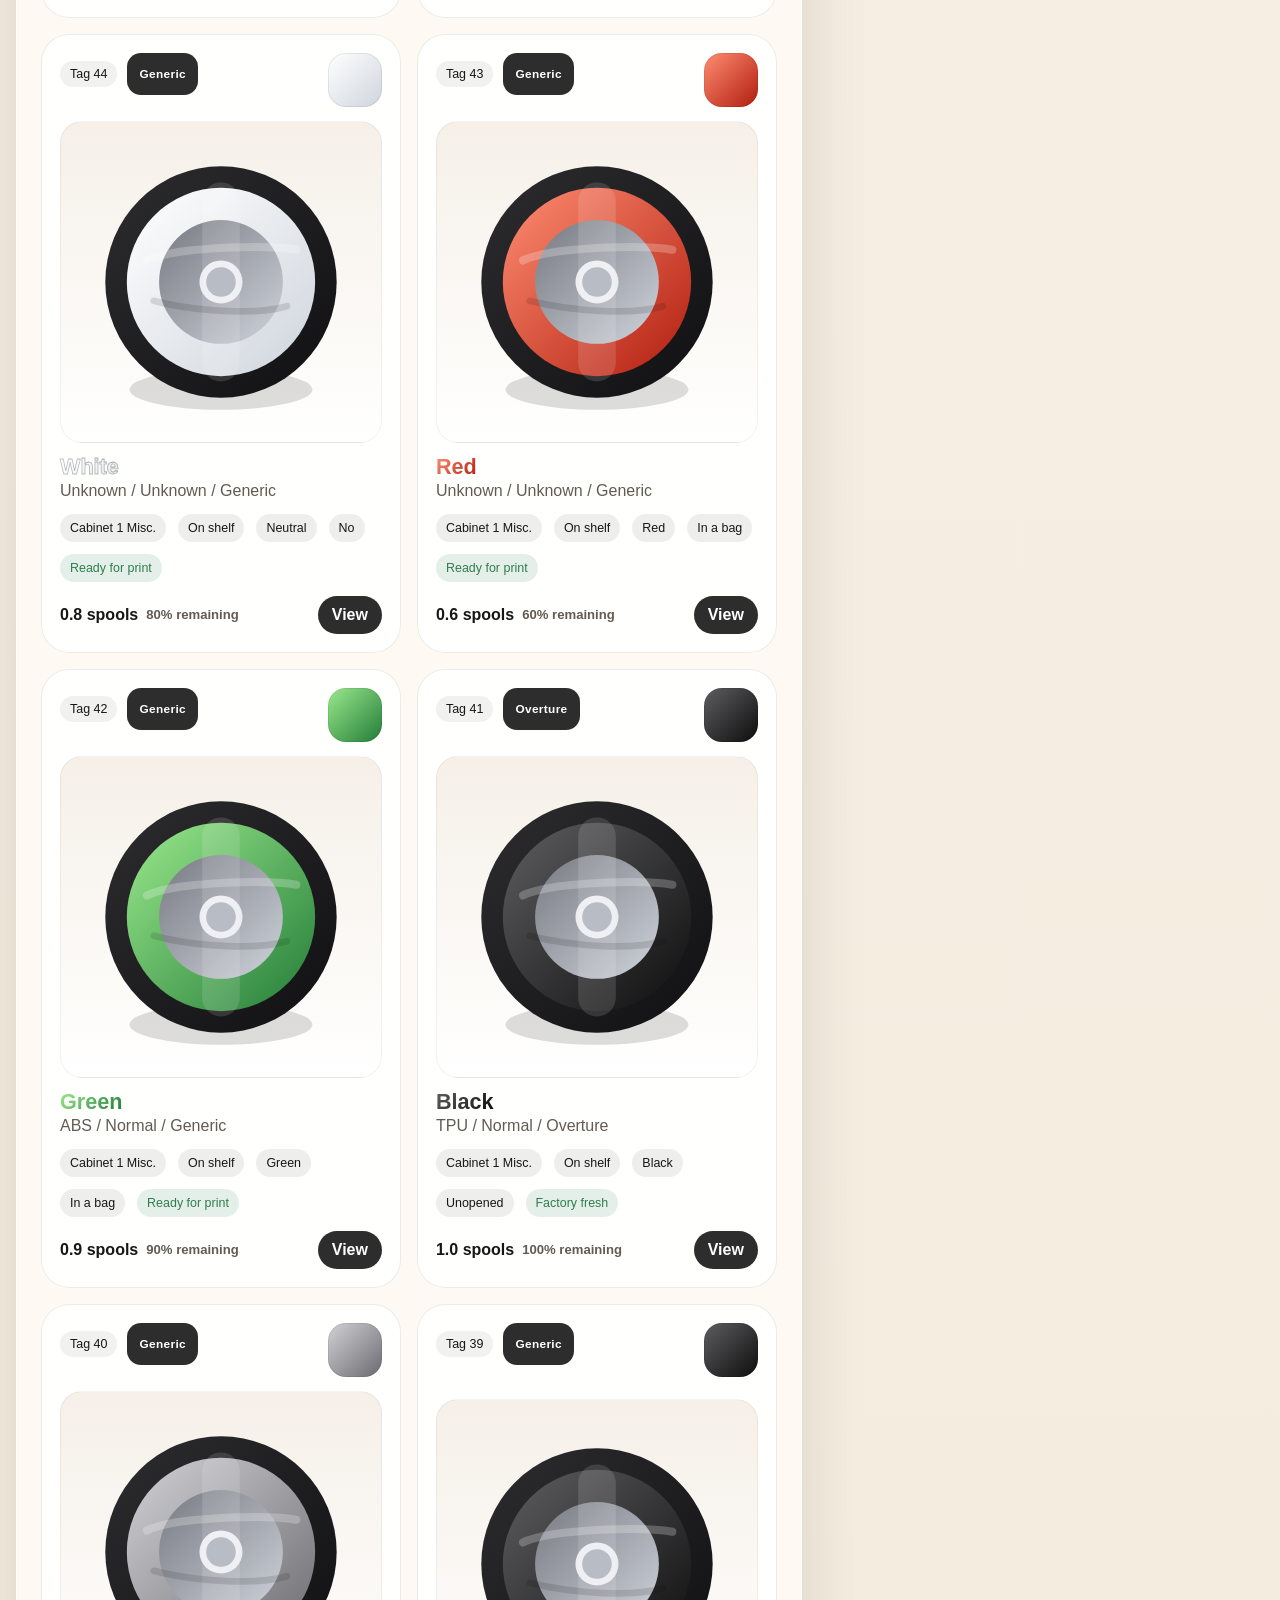
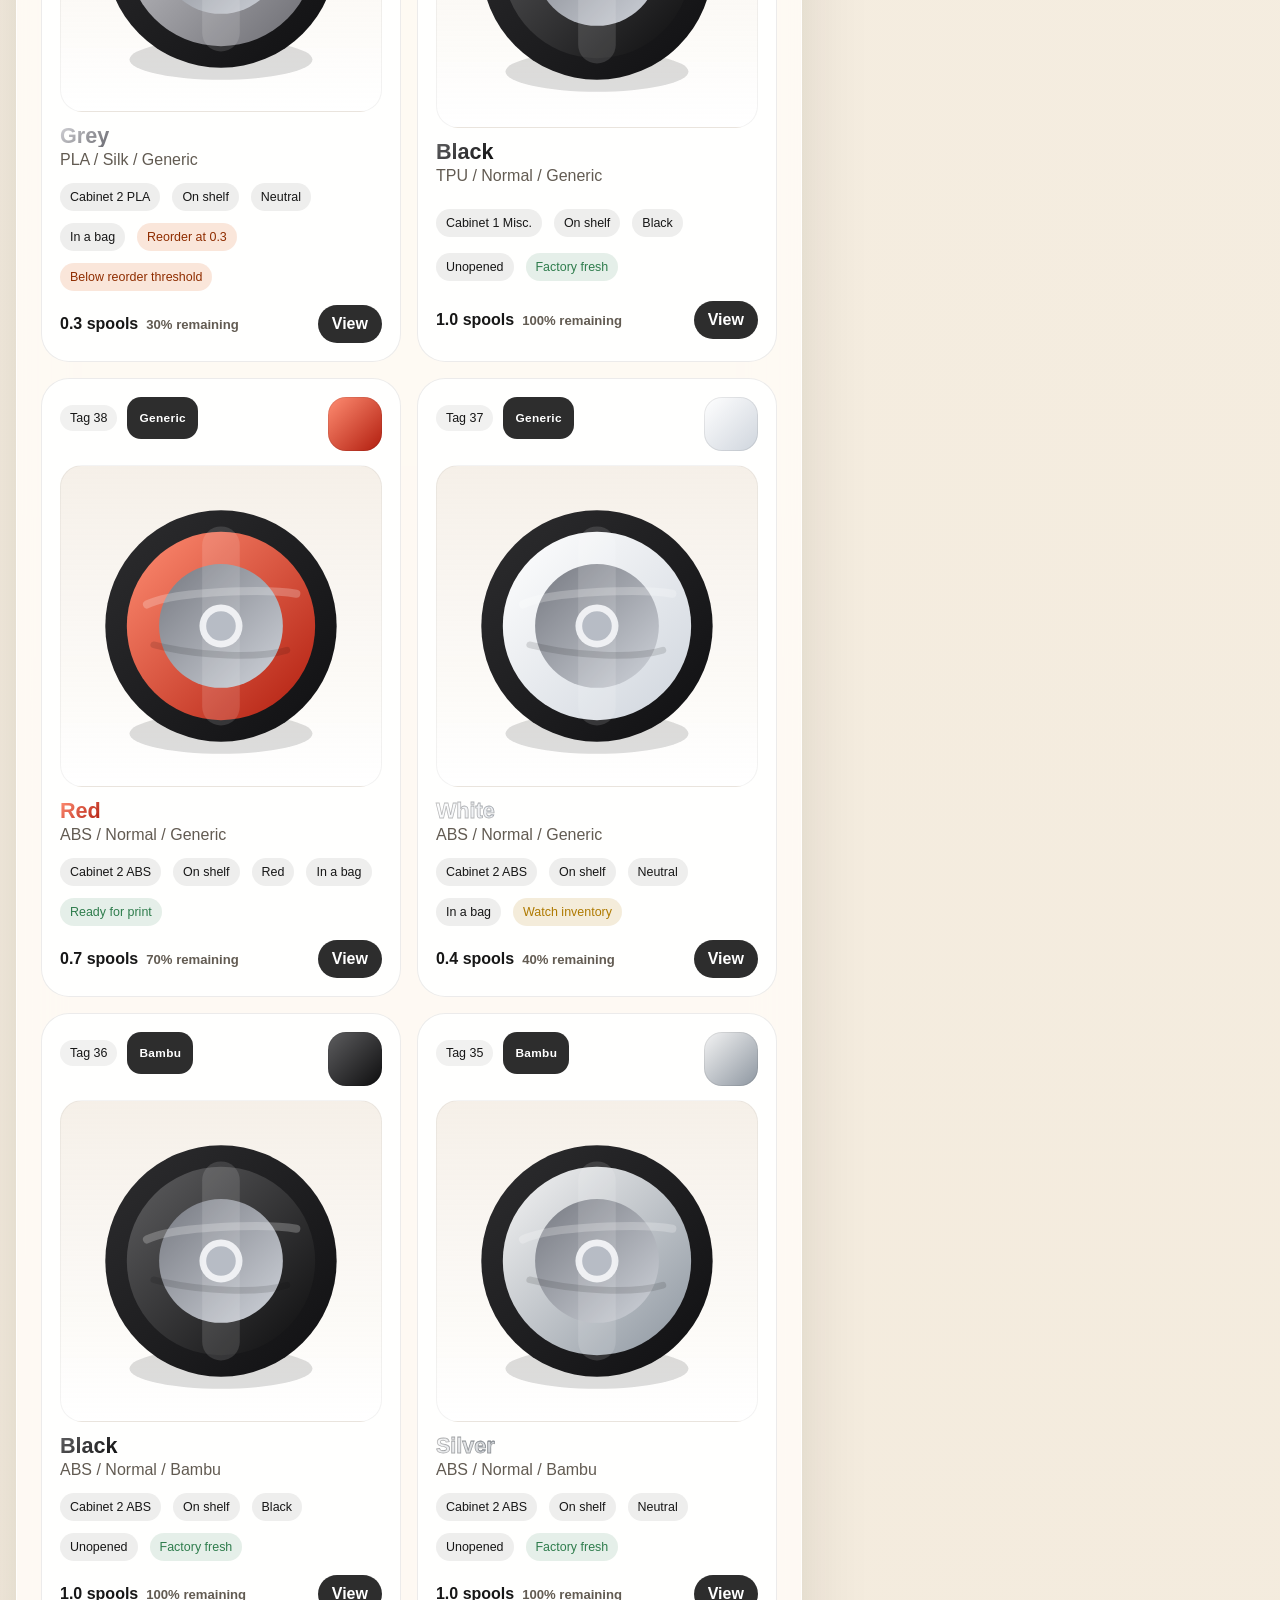
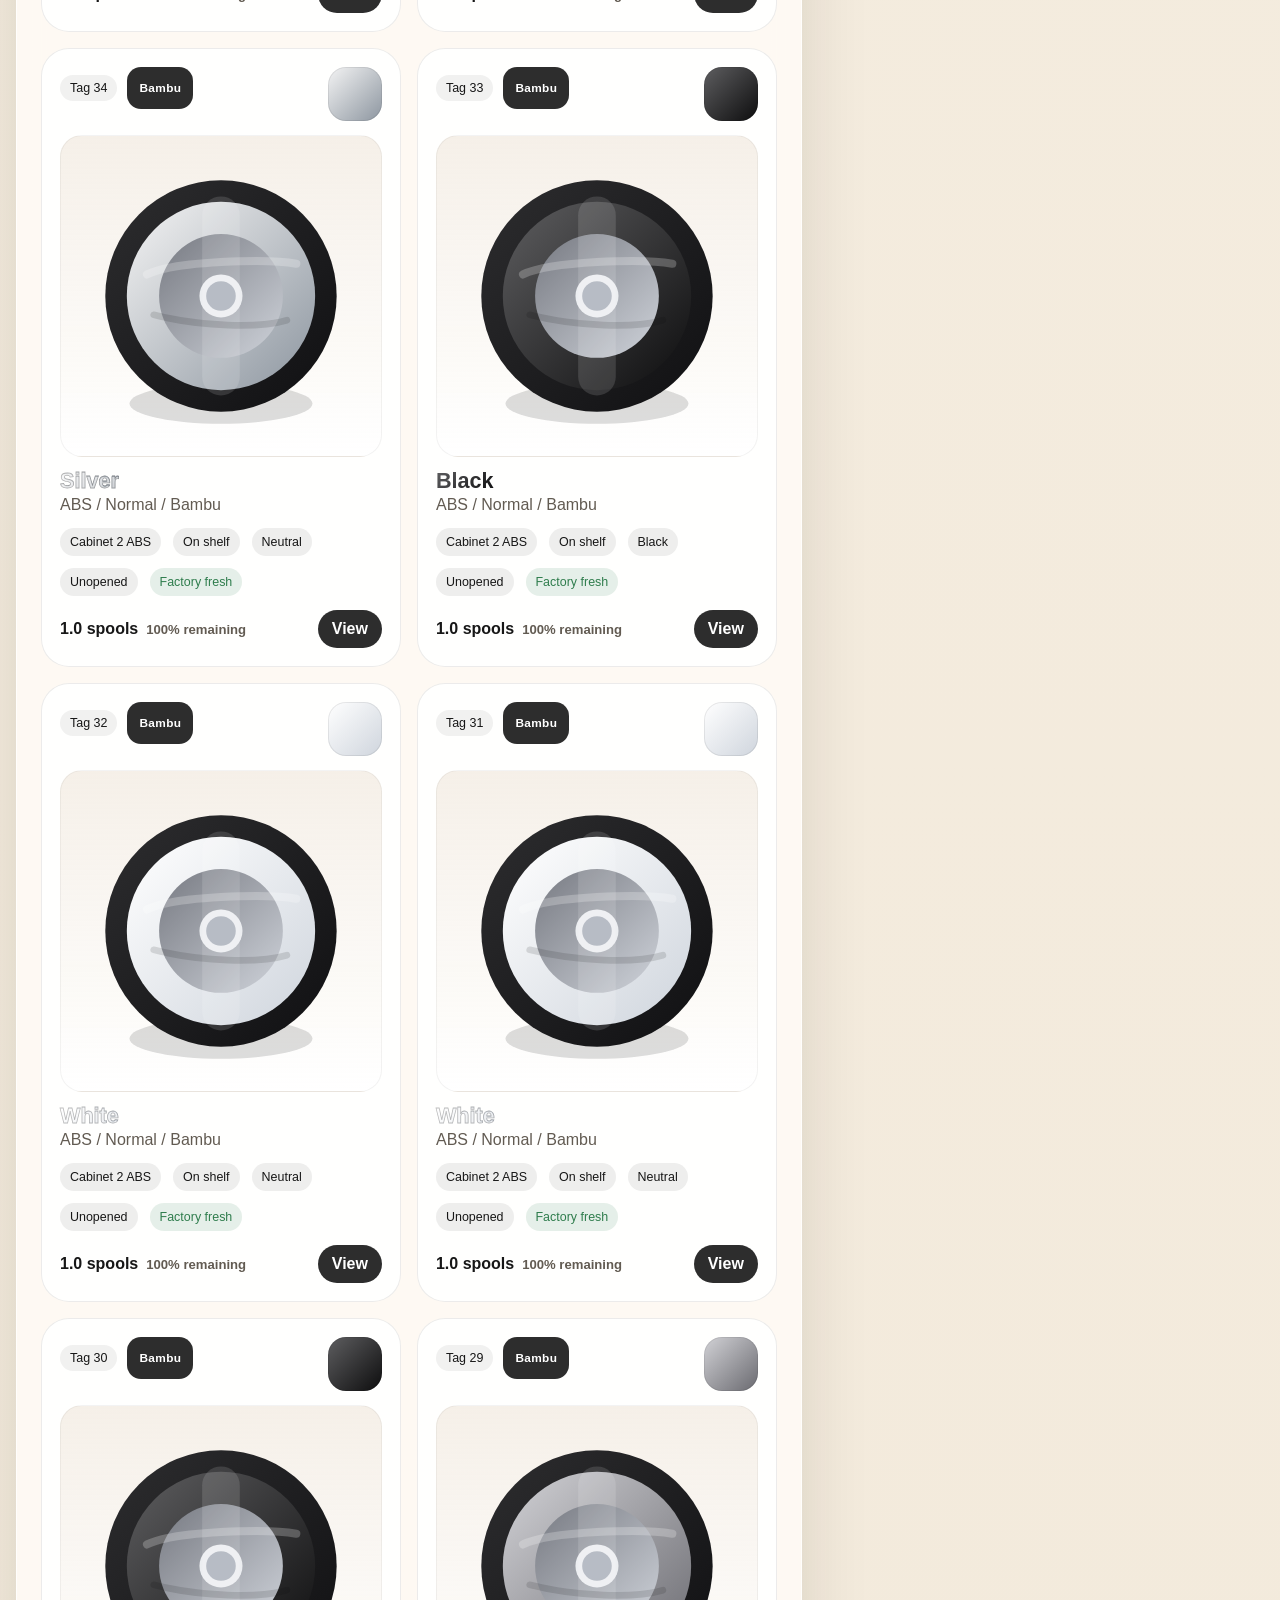
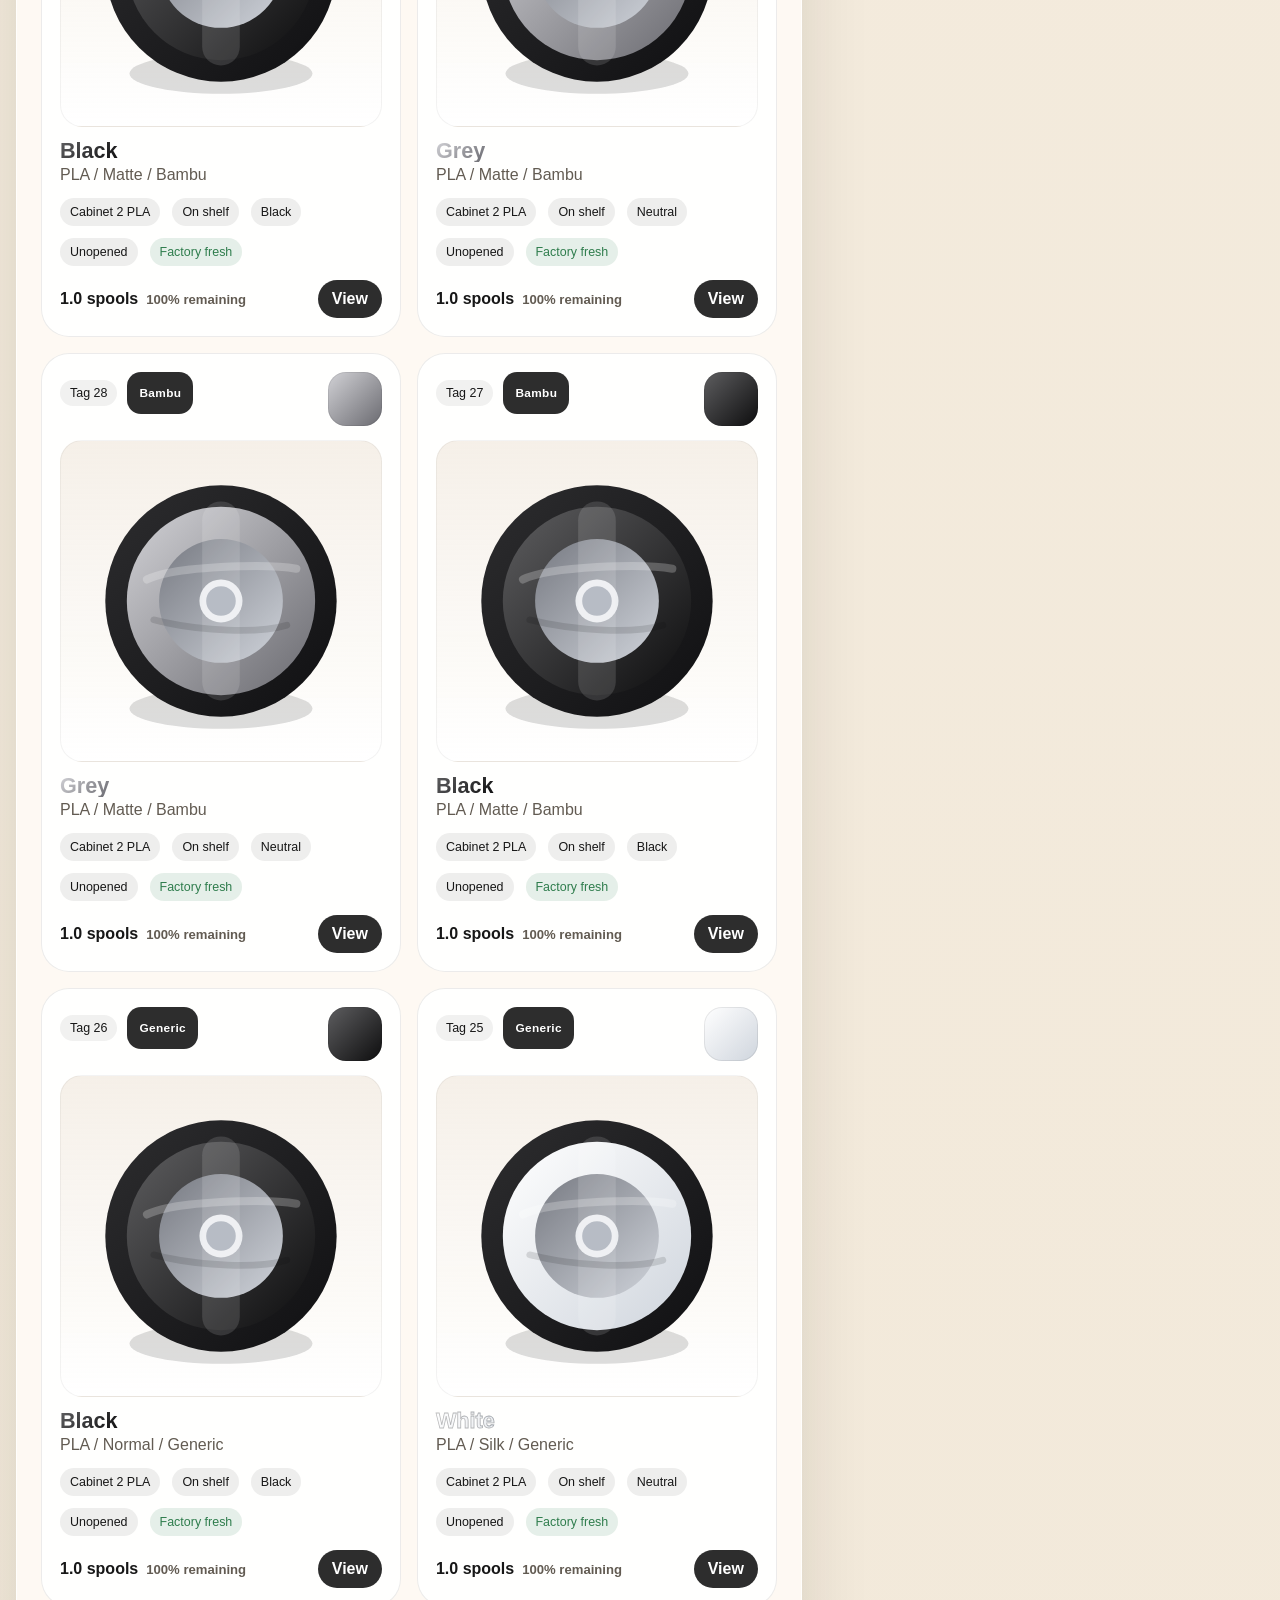
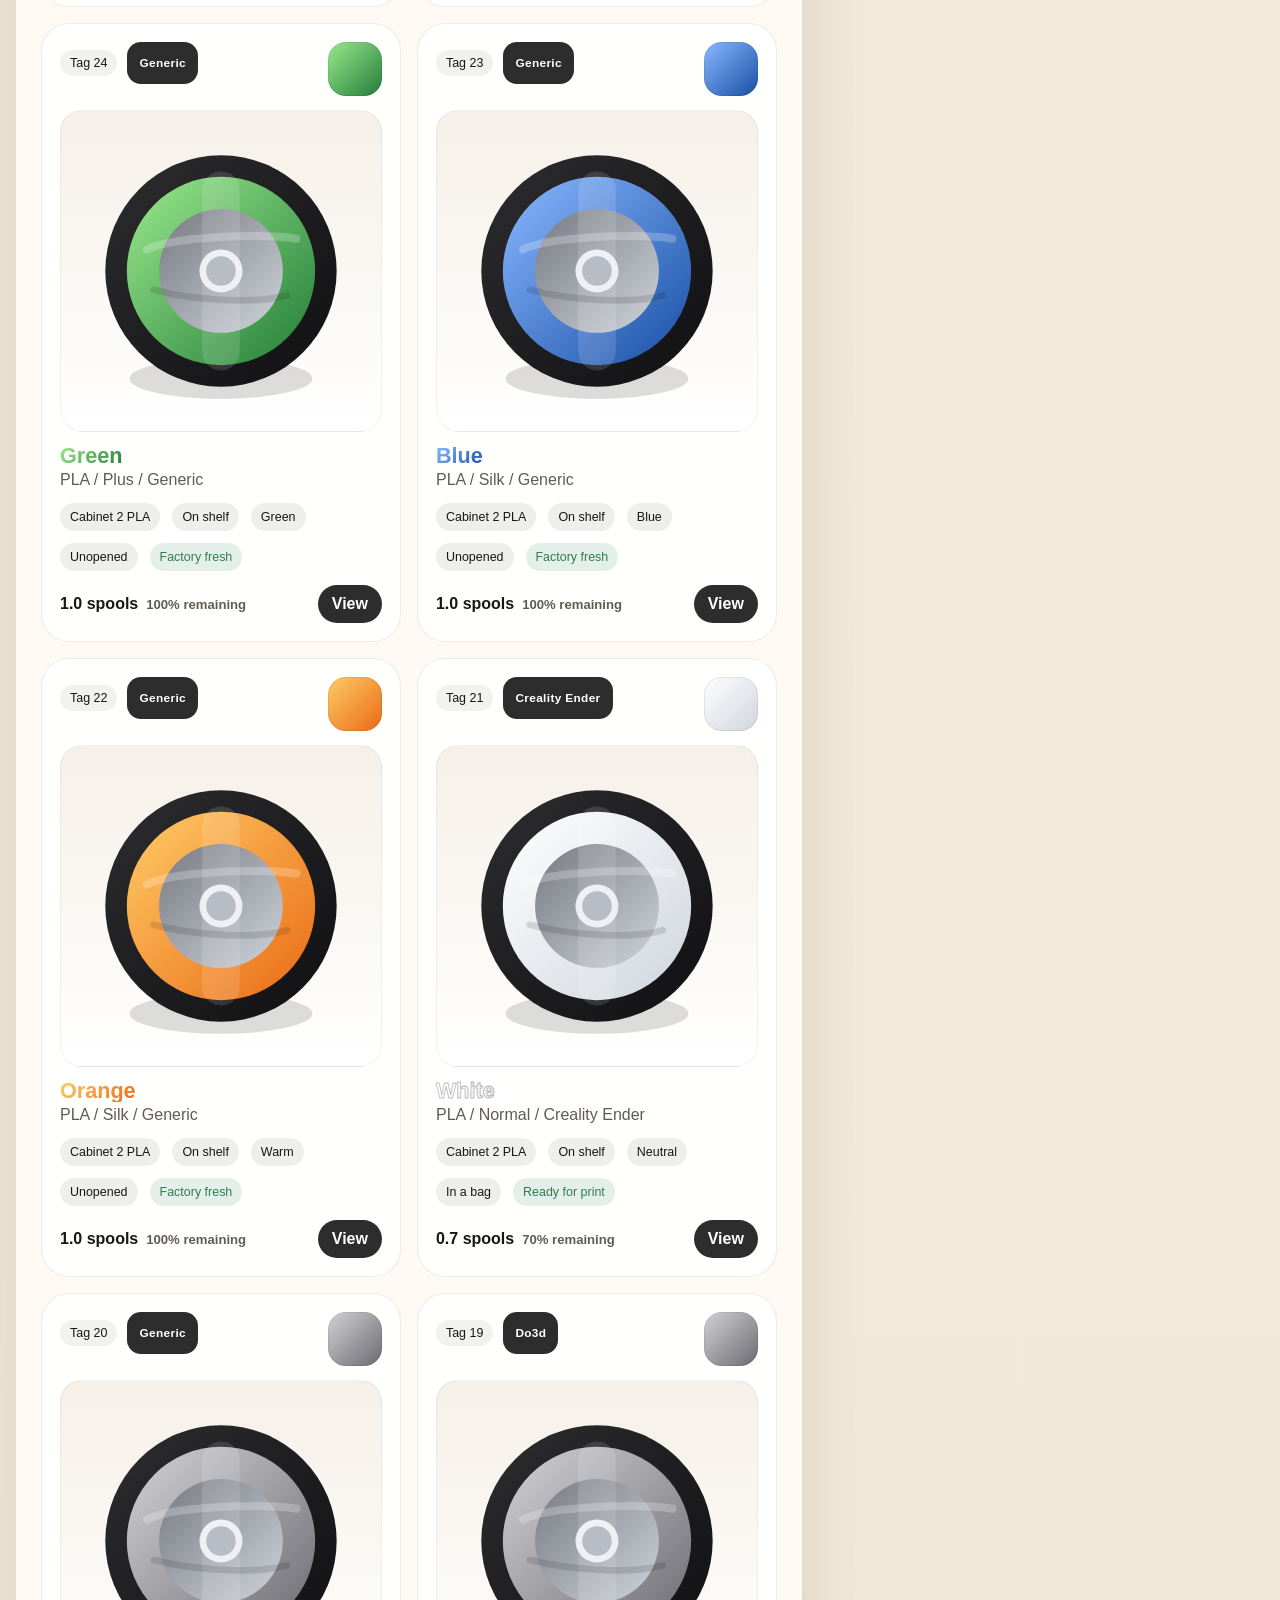
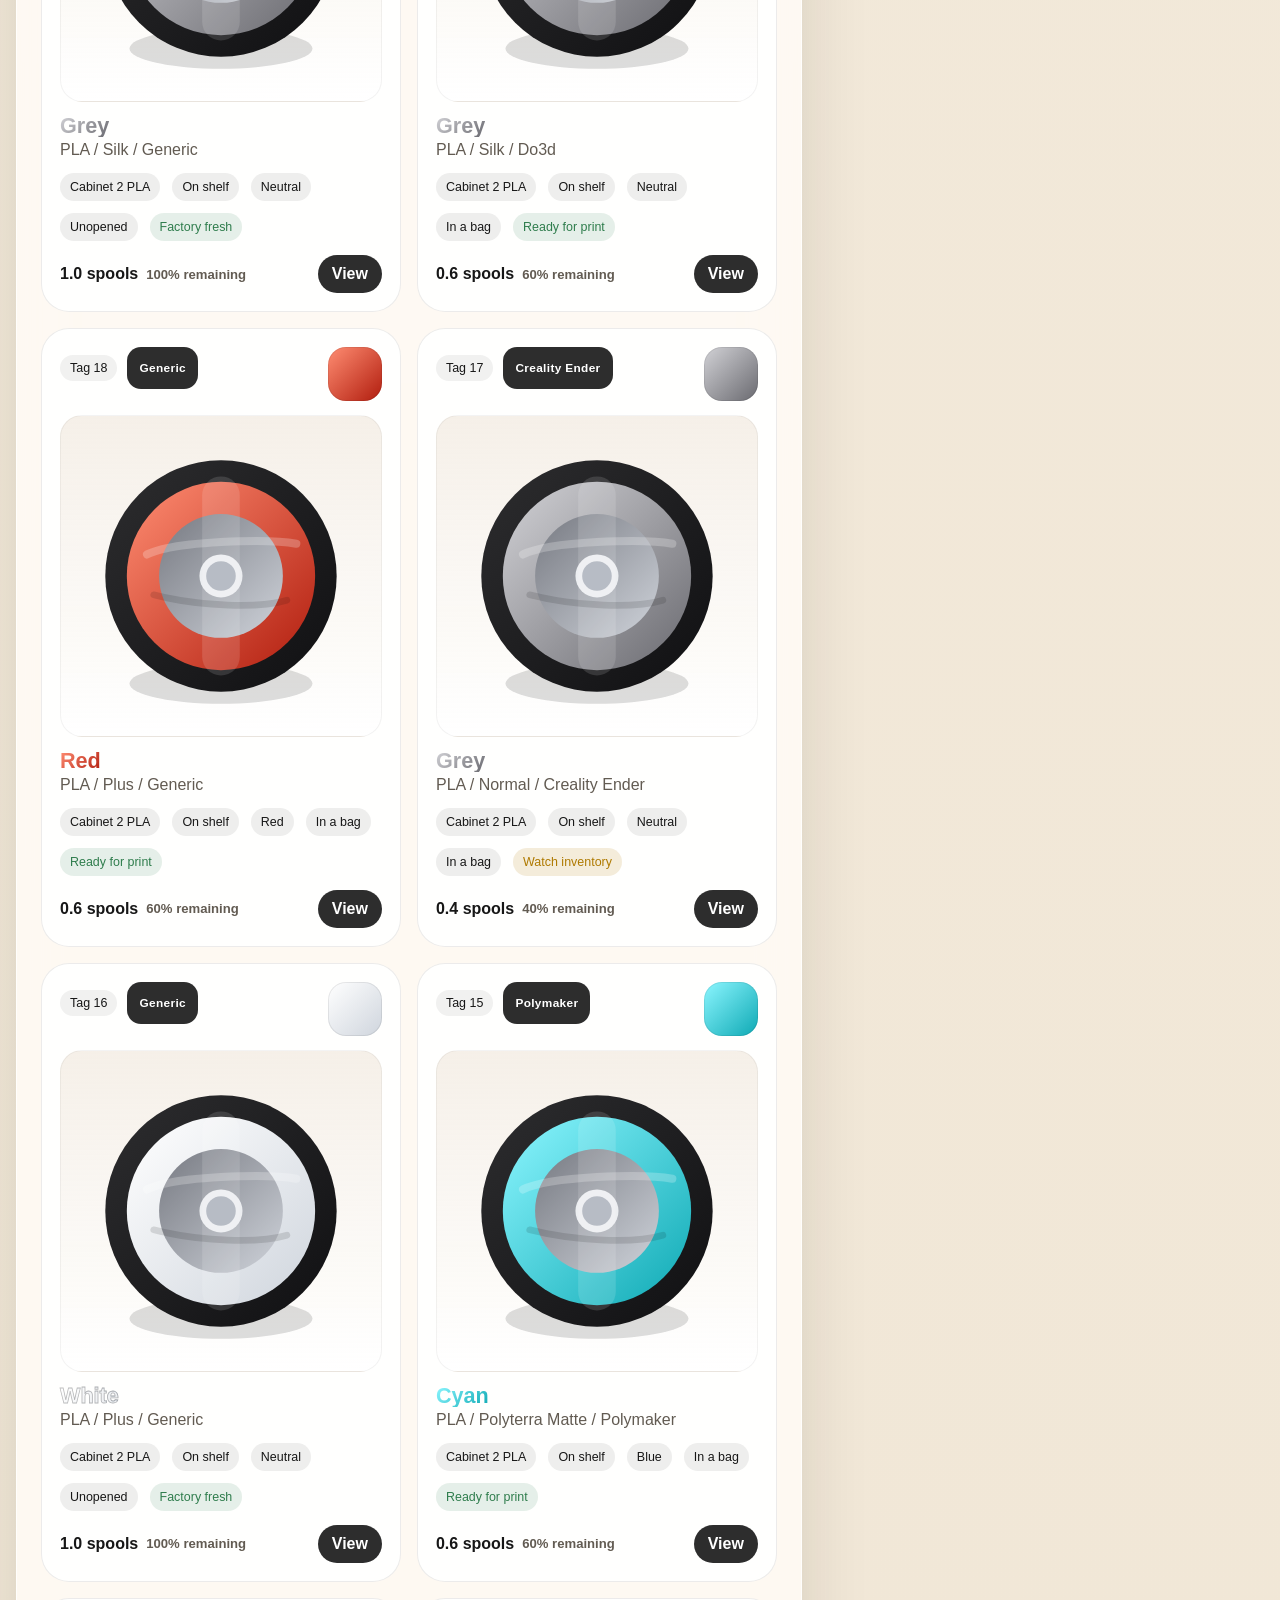
==== commit 0051ae94: "Add files via upload" ====
--- a/index.html
+++ b/index.html
@@ -10,6 +10,17 @@
   <link rel="icon" type="image/png" href="app-icon.png">
   <link rel="apple-touch-icon" href="app-icon.png">
   <link rel="manifest" href="site.webmanifest">
+  <script>
+    (function () {
+      try {
+        var savedTheme = localStorage.getItem("filament-flow-theme-v1");
+        var nextTheme = ["light", "dark", "team31"].includes(savedTheme) ? savedTheme : "light";
+        document.documentElement.setAttribute("data-theme", nextTheme);
+      } catch (error) {
+        document.documentElement.setAttribute("data-theme", "light");
+      }
+    }());
+  </script>
   <link rel="stylesheet" href="styles.css">
 </head>
 <body>
--- a/styles.css
+++ b/styles.css
@@ -375,6 +375,21 @@
   color: var(--muted);
   font-weight: 600;
 }
+.mini-home-card .home-card-top .badge {
+  color: #7b2c1f;
+  font-weight: 800;
+}
+.mini-home-card .brand-logo {
+  background: #2b2b2d;
+  color: #fff7f4;
+}
+.mini-home-card .filament-name {
+  font-weight: 800;
+}
+.mini-home-card small,
+.mini-home-card .inventory-subline {
+  color: #7f5e55;
+}
 .mini-home-card .home-card-top {
   display: flex;
   align-items: center;
@@ -521,6 +536,9 @@
 .match-card .filament-name,
 .mini-home-card .filament-name {
   background: none;
+  background-image: none;
+  -webkit-background-clip: border-box;
+  background-clip: border-box;
   color: var(--ink);
   -webkit-text-fill-color: var(--ink);
   text-shadow: none;
@@ -1101,7 +1119,44 @@
 [data-theme="team31"] .match-card .filament-name,
 [data-theme="team31"] .match-card .inventory-subline,
 [data-theme="team31"] .mini-home-card small {
-  color: #5f0a0a;
+  color: #4b0606;
+}
+[data-theme="team31"] .mini-home-card .filament-name,
+[data-theme="team31"] .match-card .filament-name {
+  background: none !important;
+  background-image: none !important;
+  -webkit-background-clip: border-box !important;
+  background-clip: border-box !important;
+  -webkit-text-fill-color: #4b0606;
+  color: #4b0606 !important;
+  text-shadow: none !important;
+  -webkit-text-stroke: 0 !important;
+}
+[data-theme="team31"] .low-stock-card .filament-name,
+[data-theme="team31"] [data-home-id] .filament-name {
+  background: none !important;
+  background-image: none !important;
+  -webkit-background-clip: border-box !important;
+  background-clip: border-box !important;
+  -webkit-text-fill-color: #4b0606 !important;
+  color: #4b0606 !important;
+  text-shadow: none !important;
+  -webkit-text-stroke: 0 !important;
+  opacity: 1 !important;
+}
+[data-theme="team31"] .mini-home-card {
+  border-color: rgba(120, 20, 20, 0.16);
+  background: linear-gradient(180deg, rgba(255, 247, 244, 0.99), rgba(247, 233, 227, 0.97));
+}
+[data-theme="team31"] .mini-home-card .home-card-top .badge {
+  color: #7c1a1a;
+}
+[data-theme="team31"] .mini-home-card .brand-logo {
+  background: #3a2f2f;
+  color: #fff7f4;
+}
+[data-theme="team31"] .mini-home-card small {
+  color: rgba(75, 6, 6, 0.72);
 }
 [data-theme="team31"] .home-block,
 [data-theme="team31"] .mini-home-card,
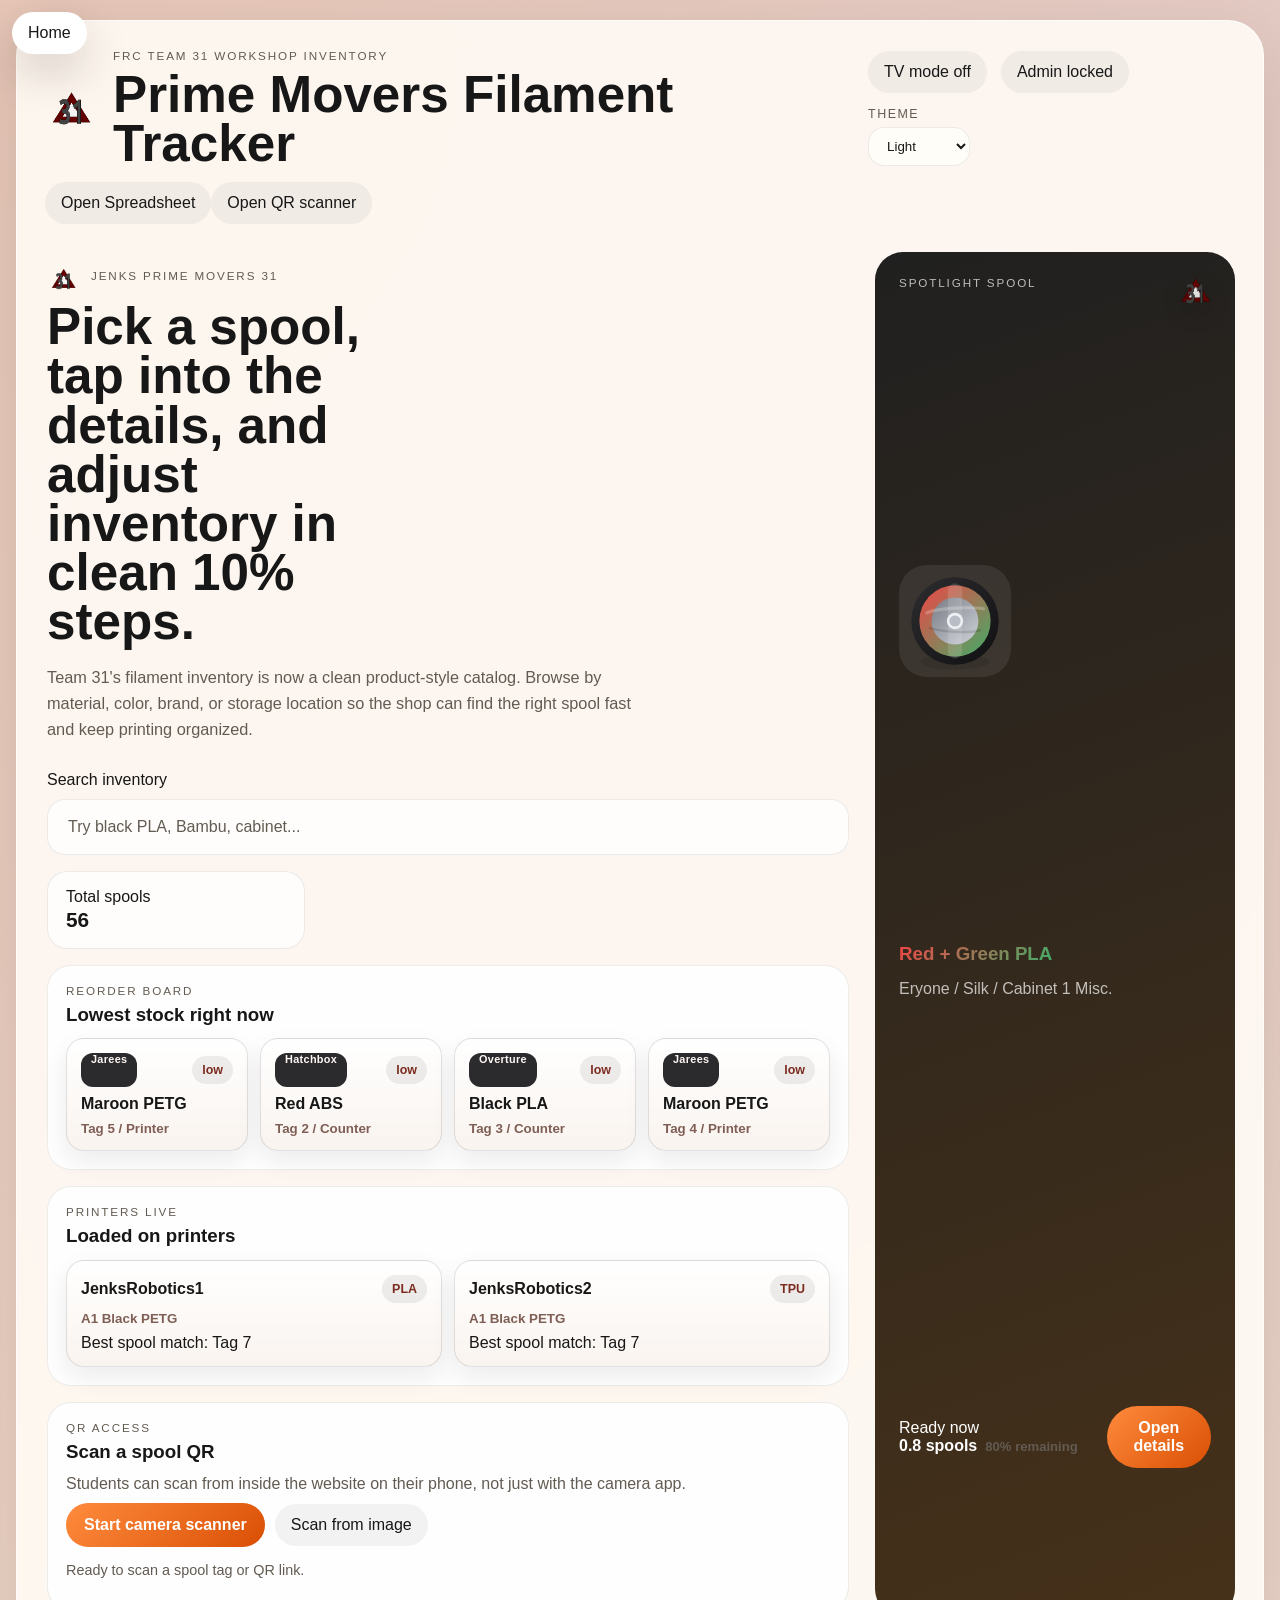
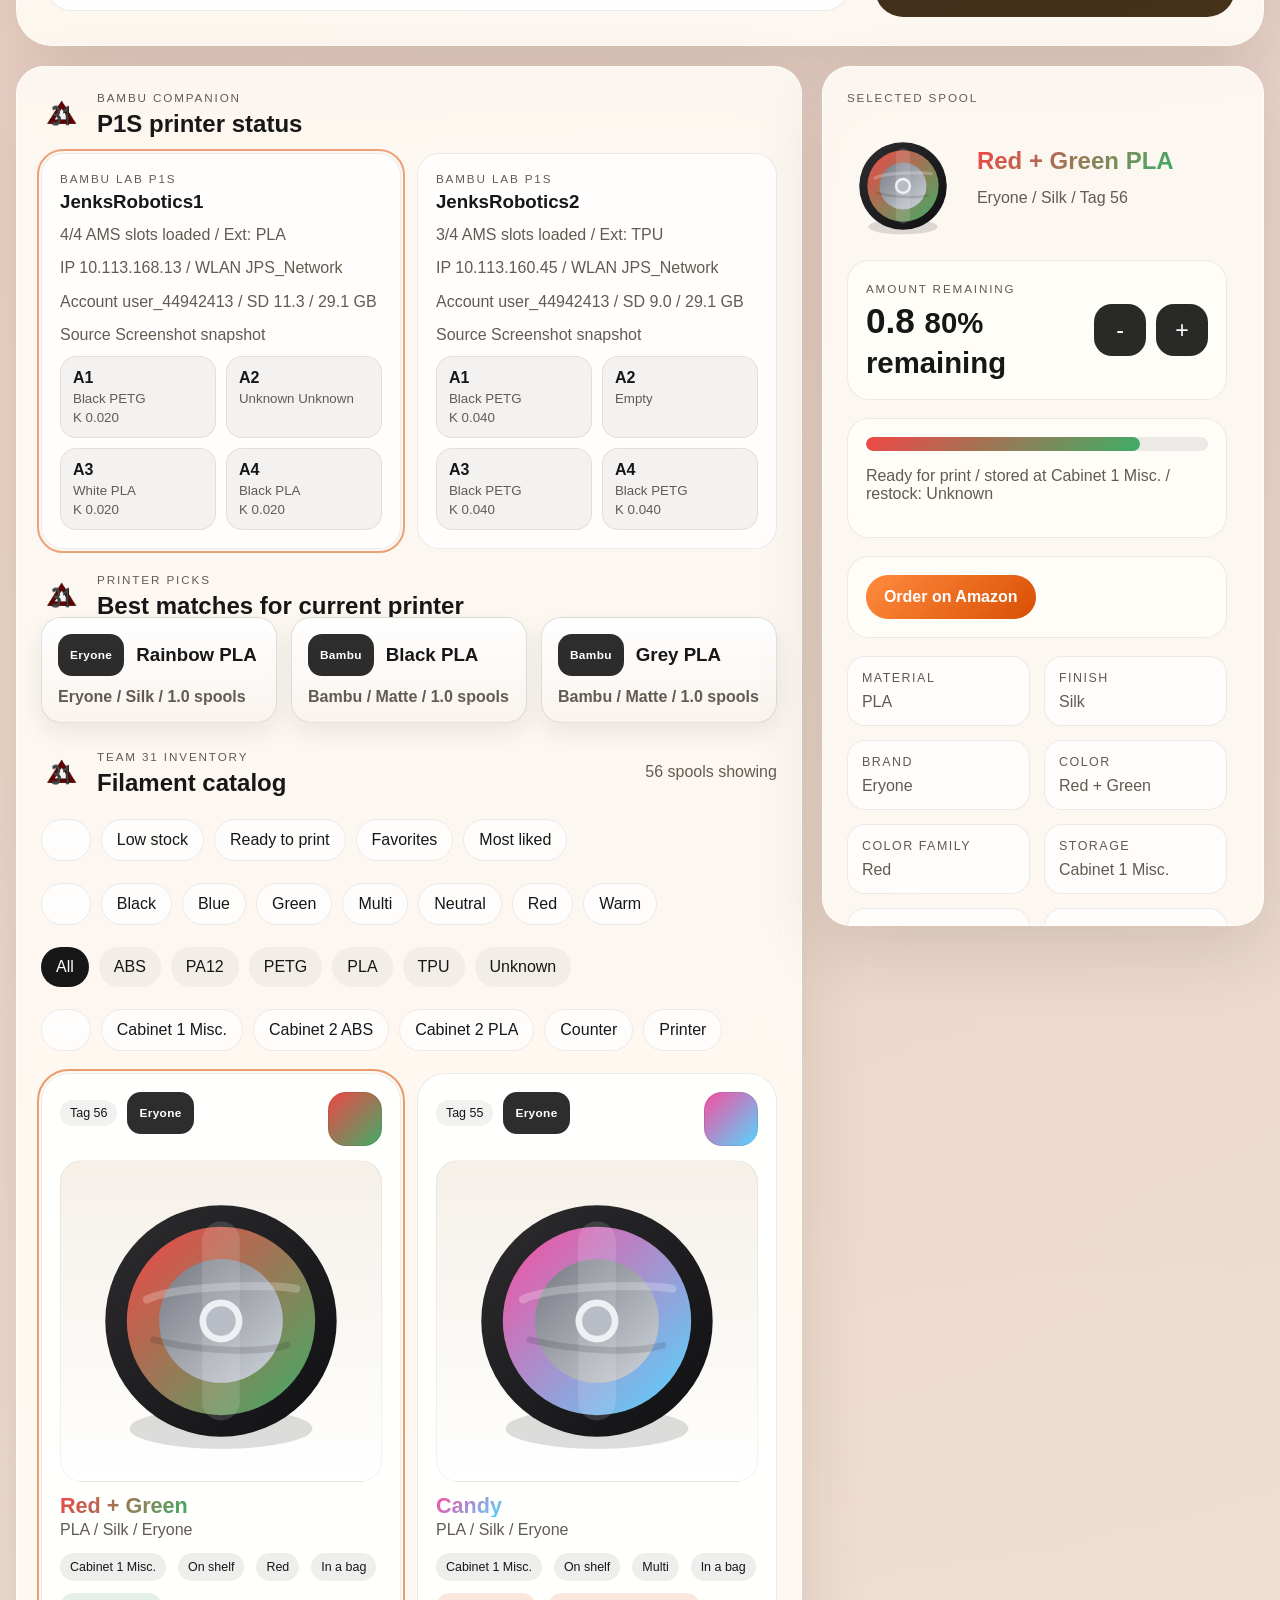
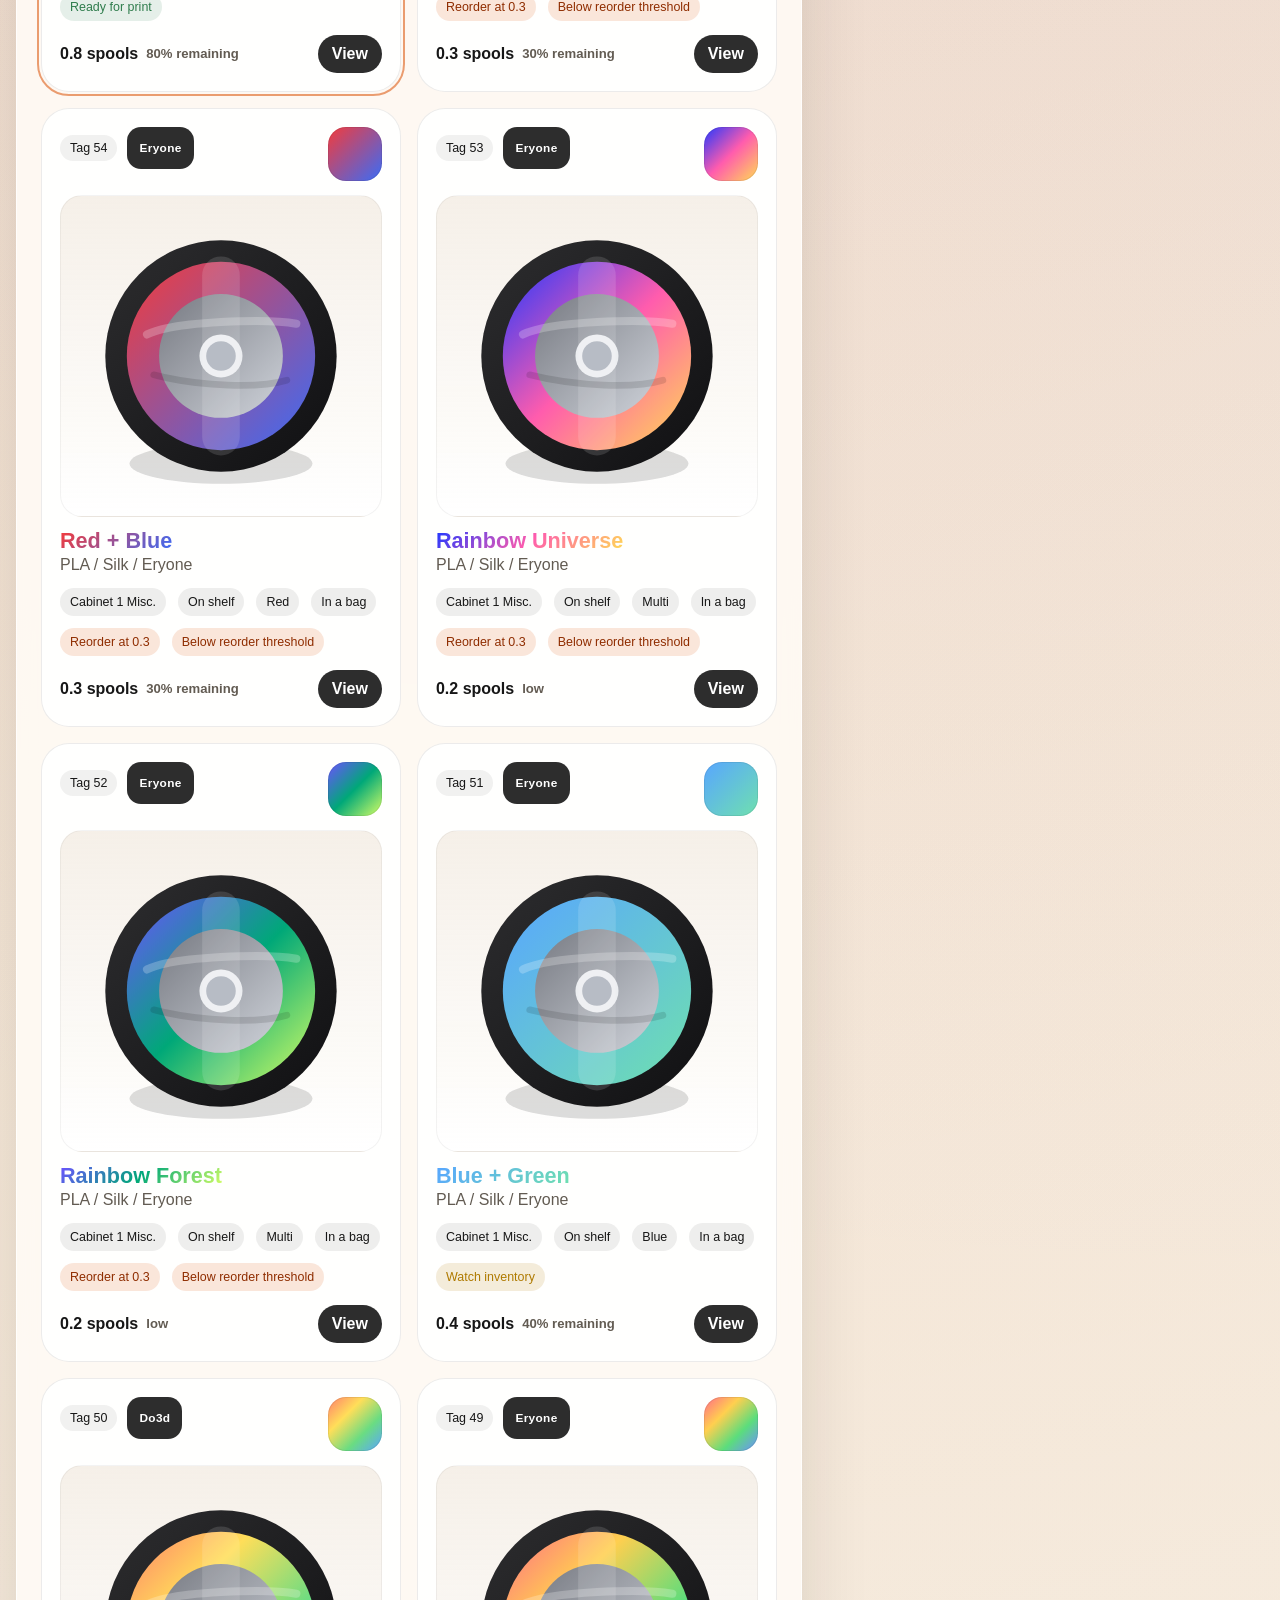
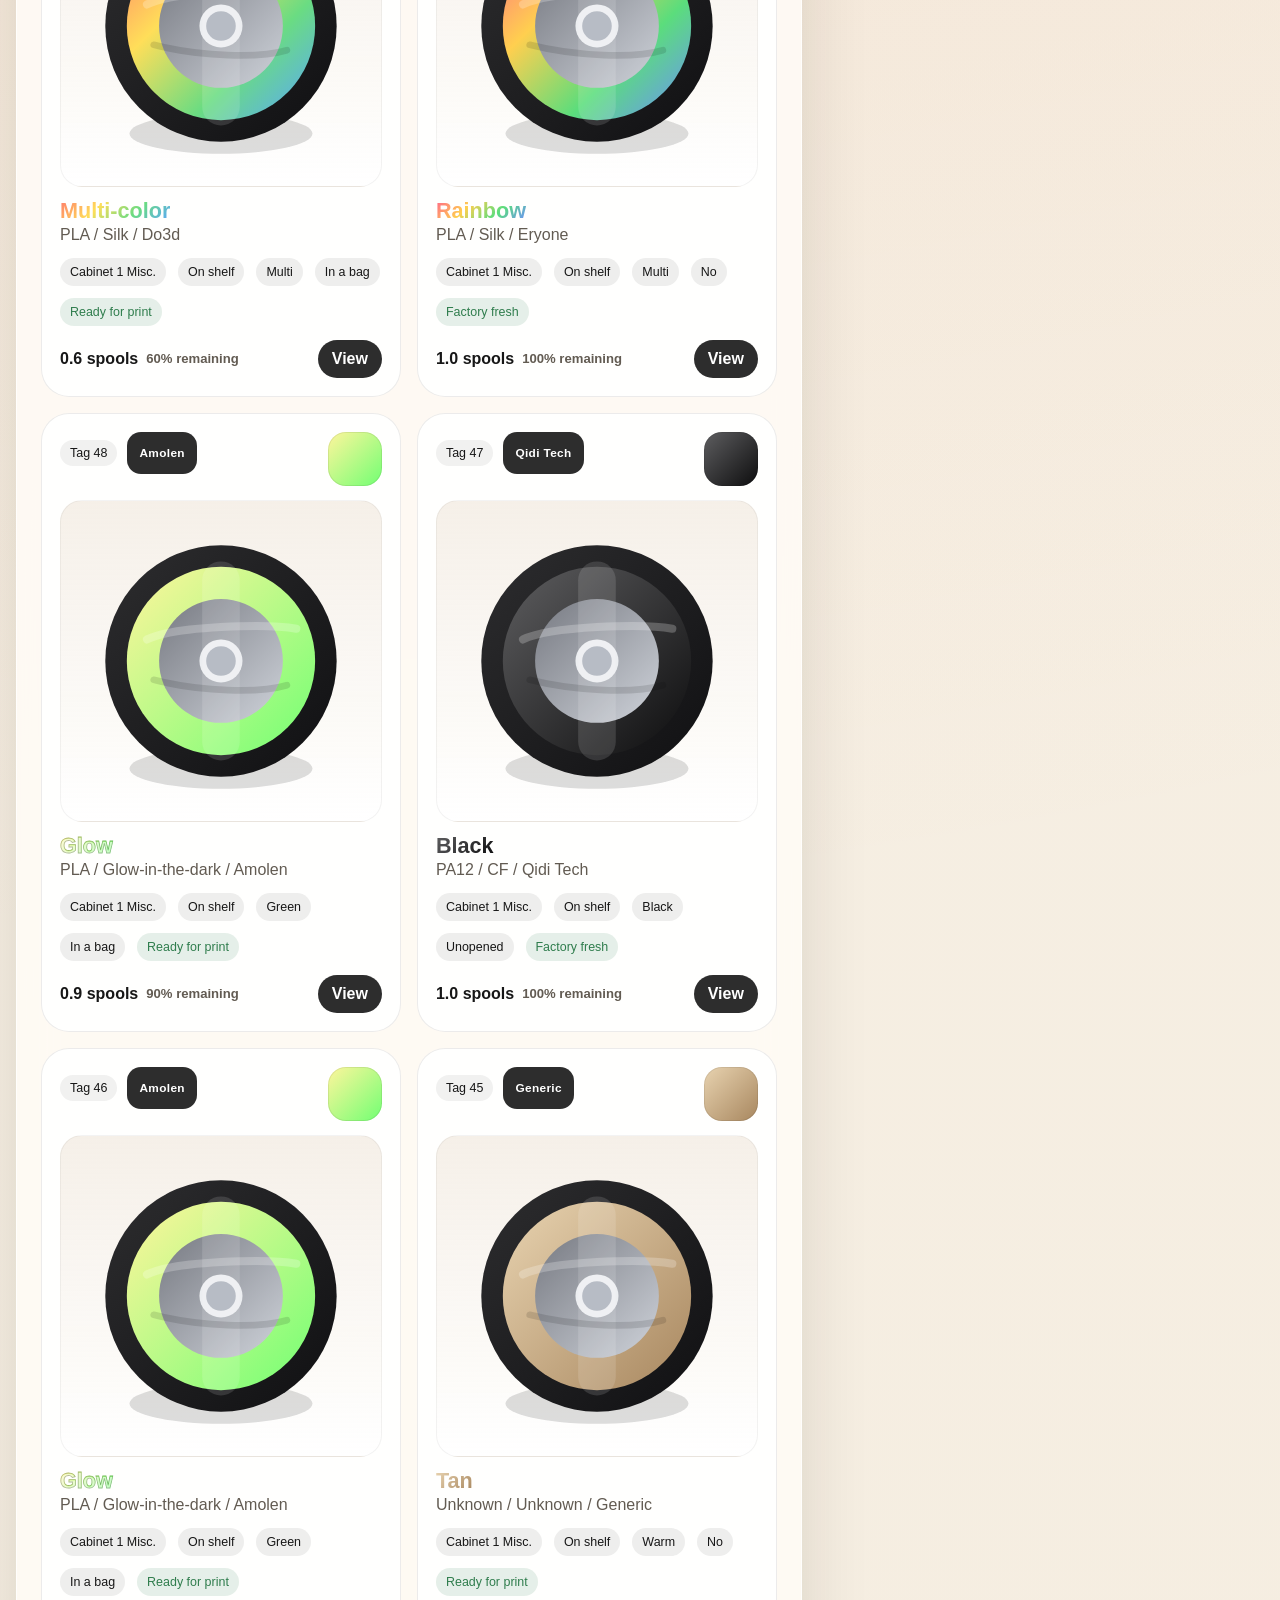
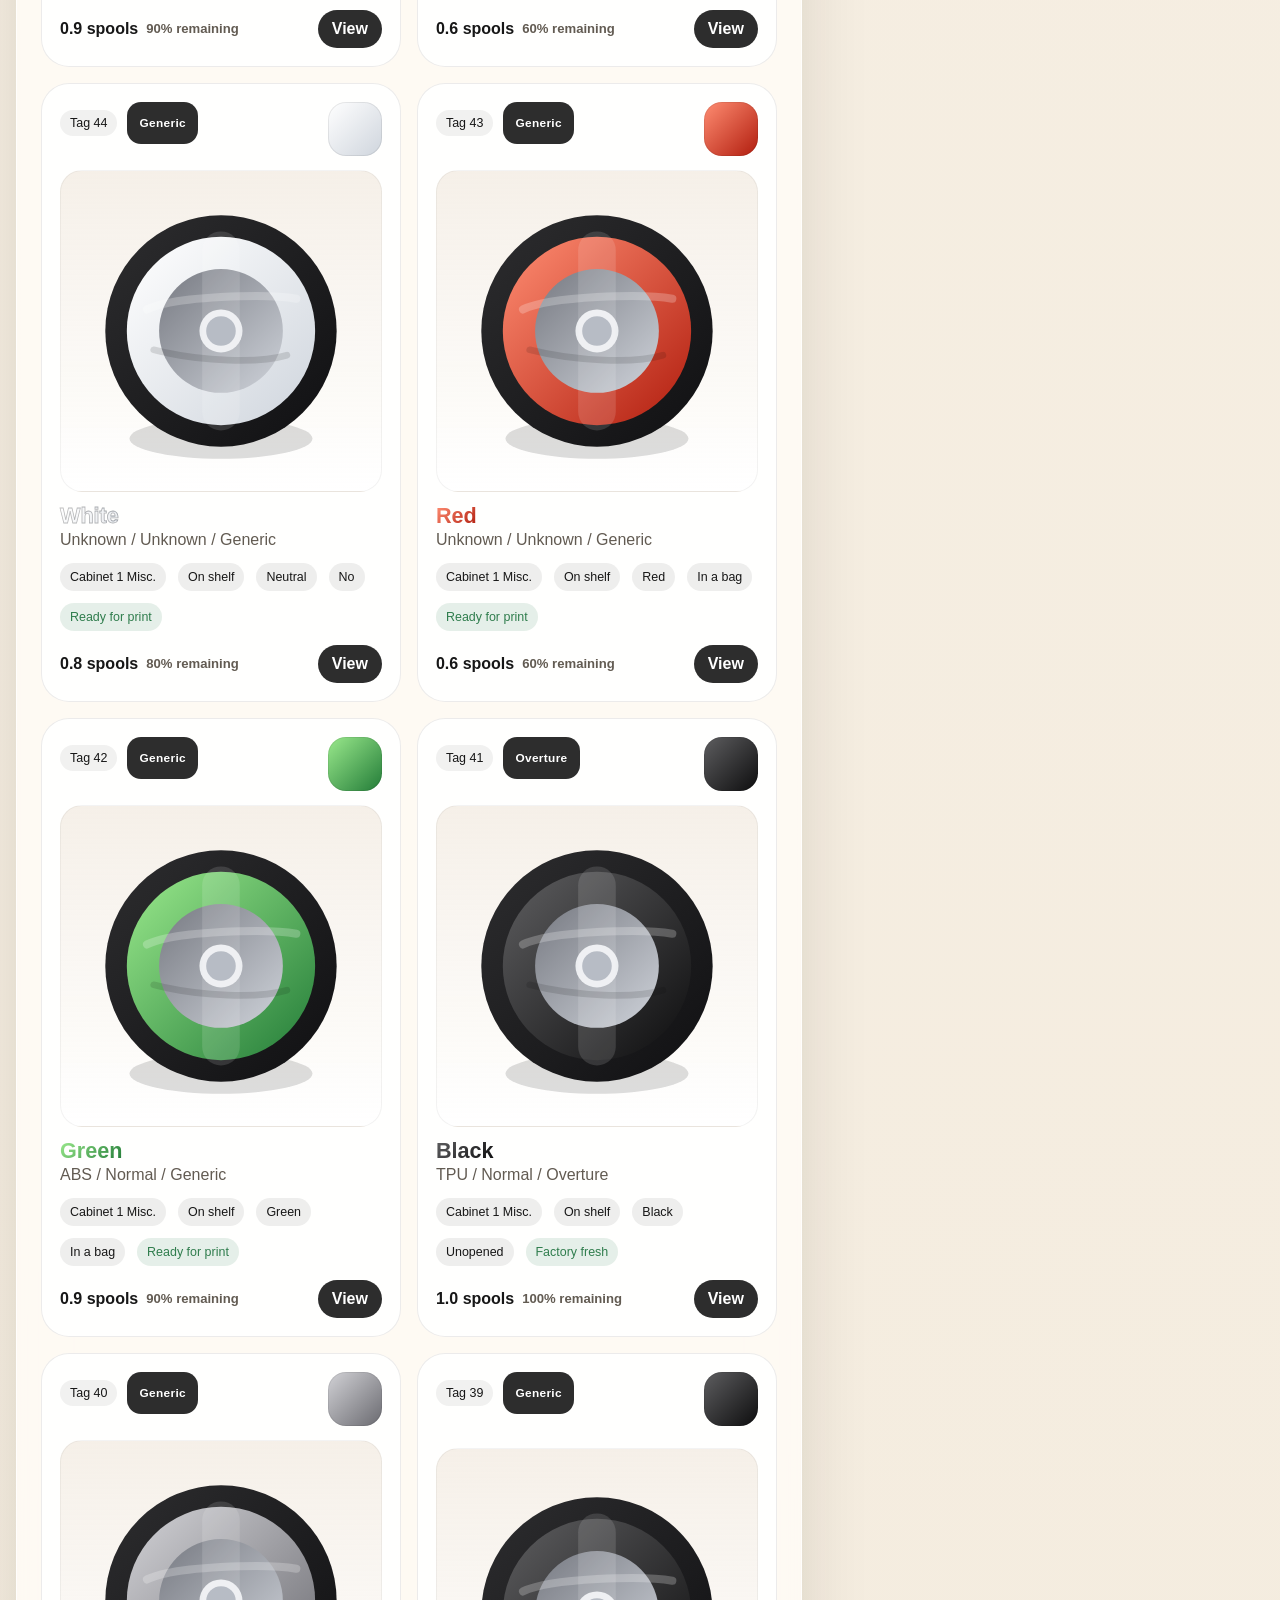
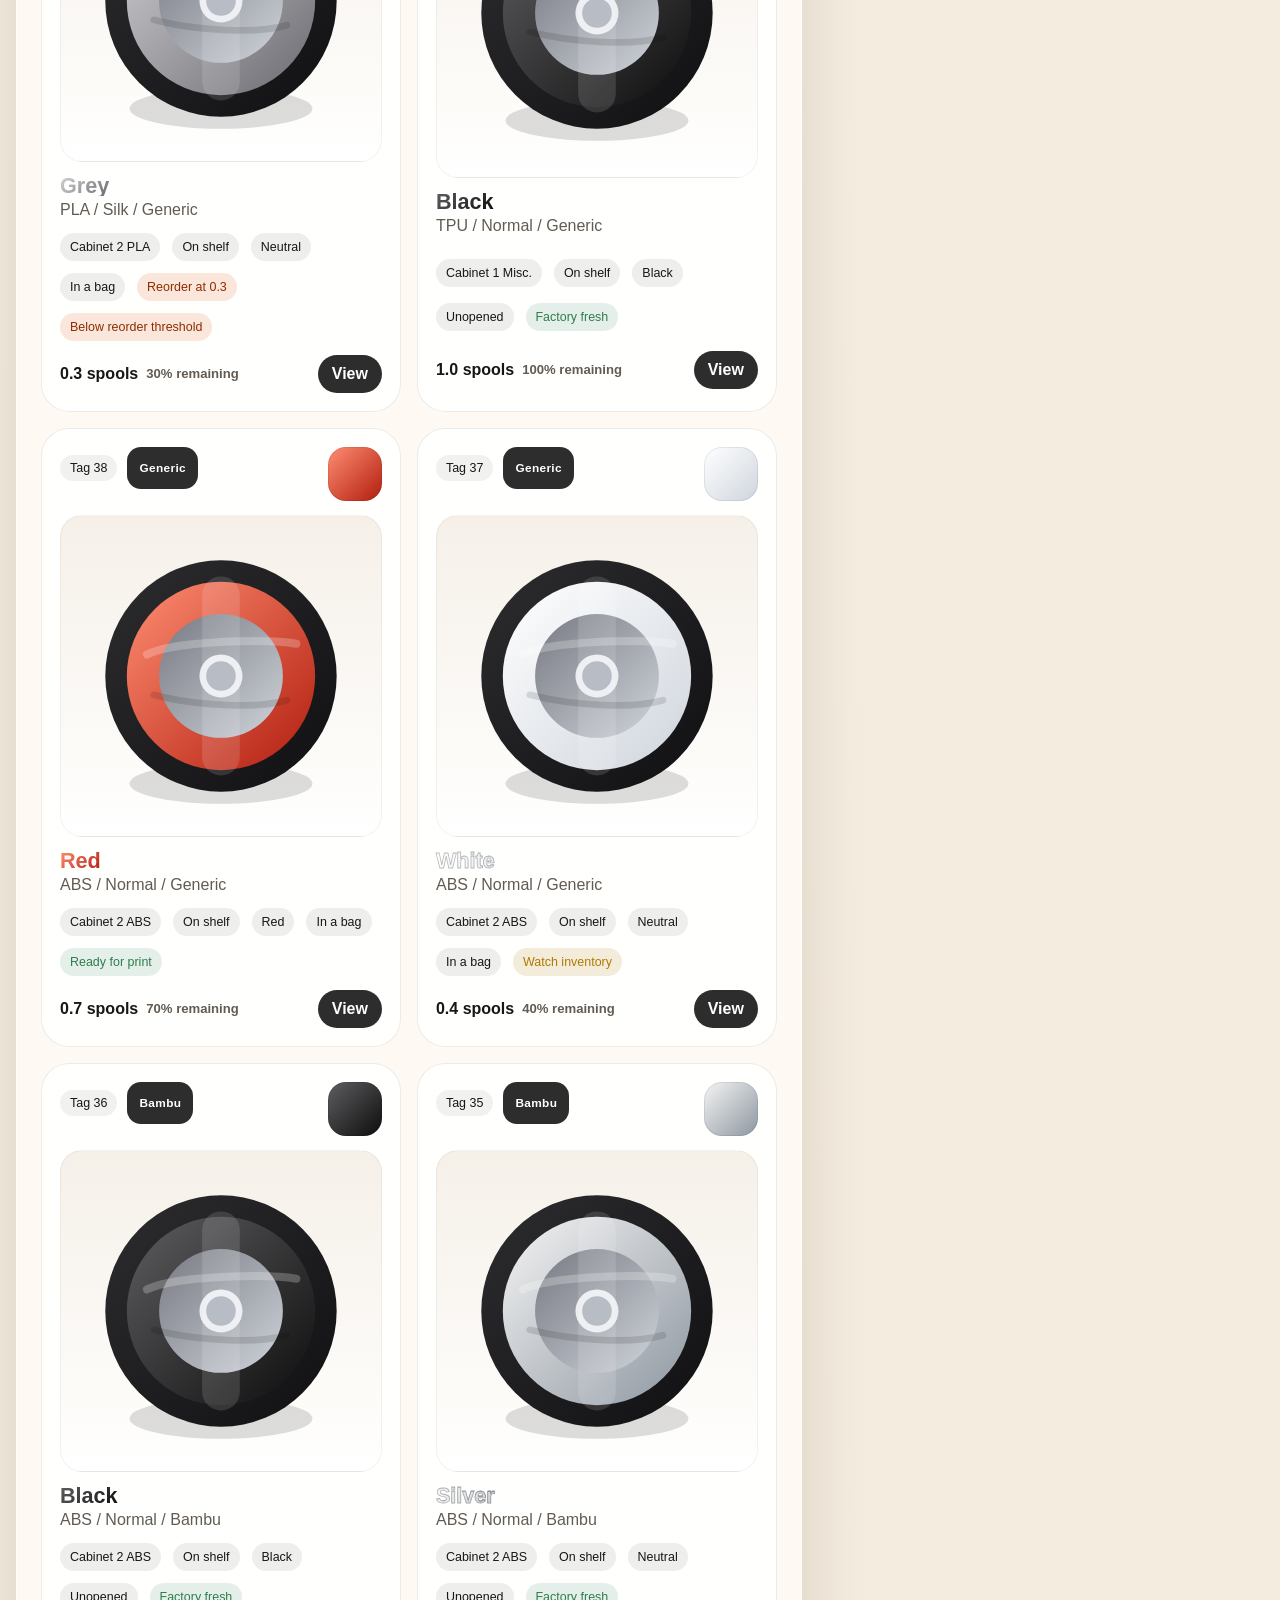
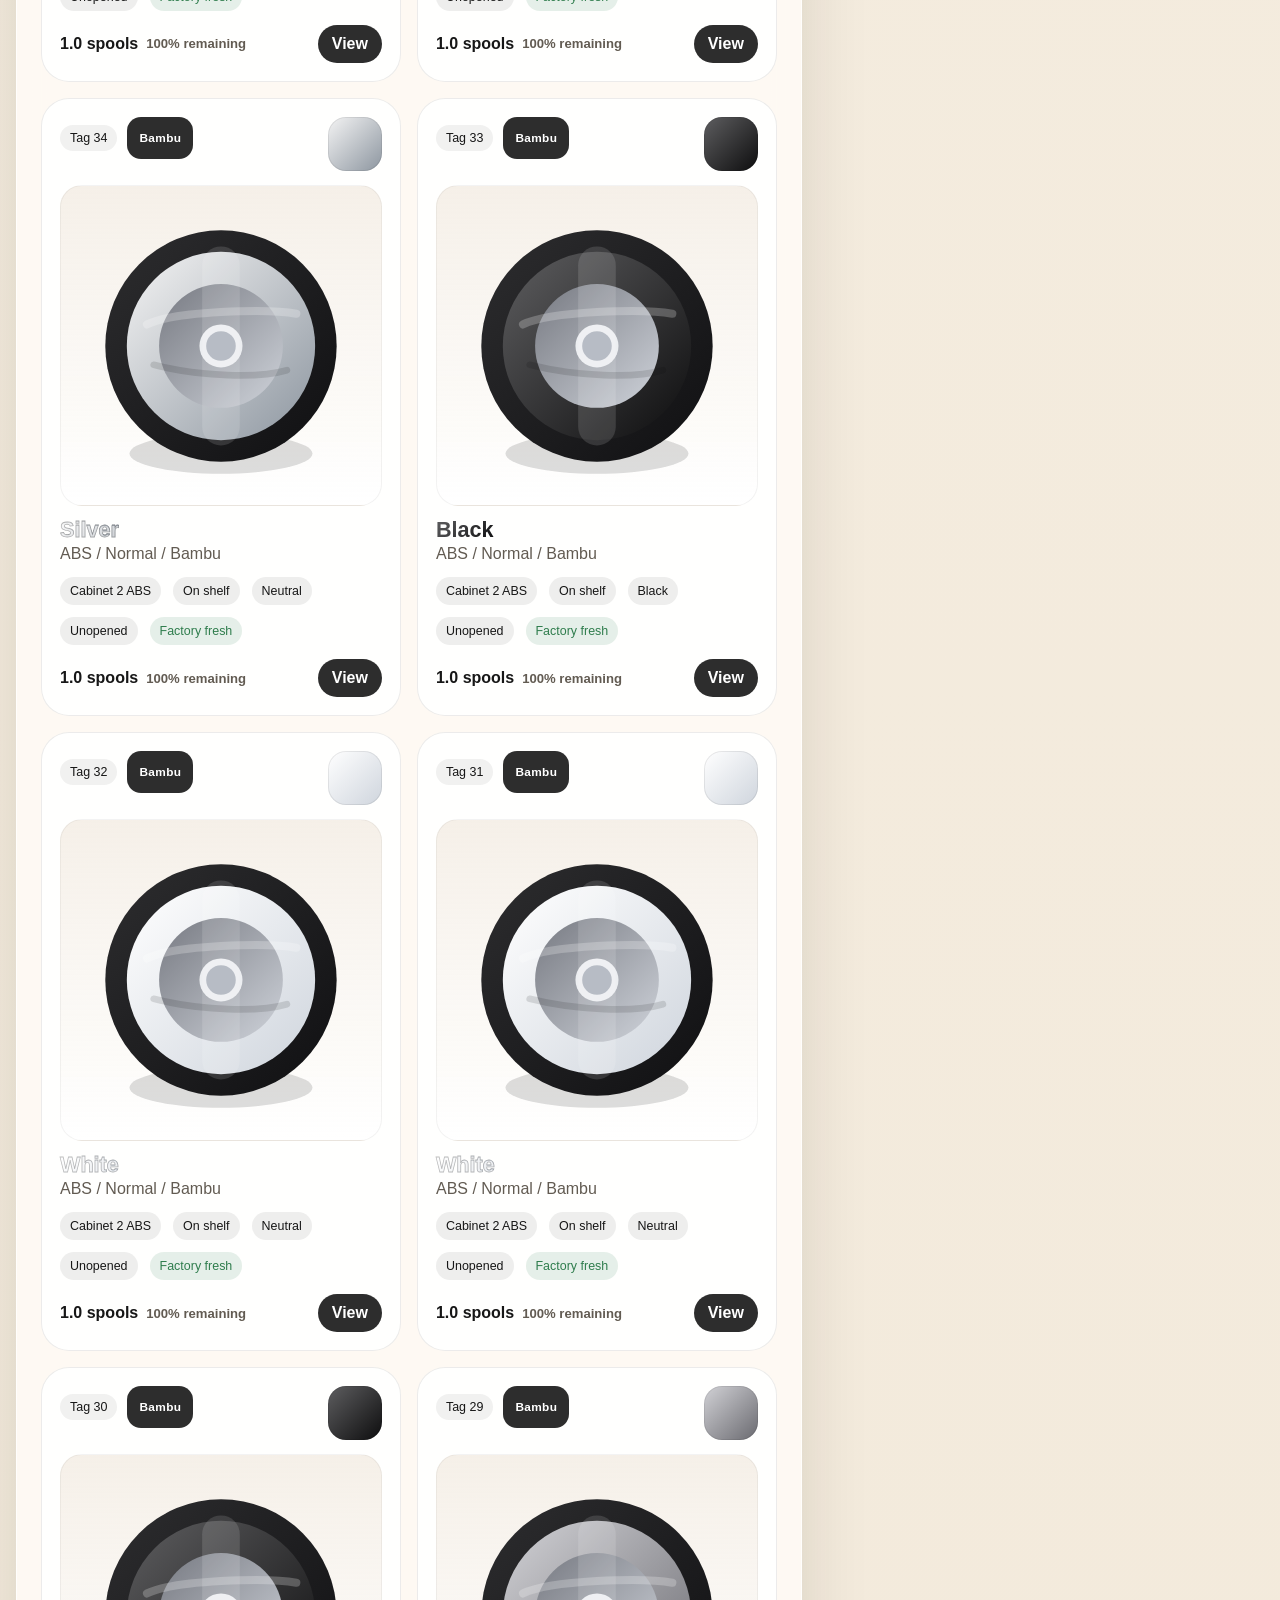
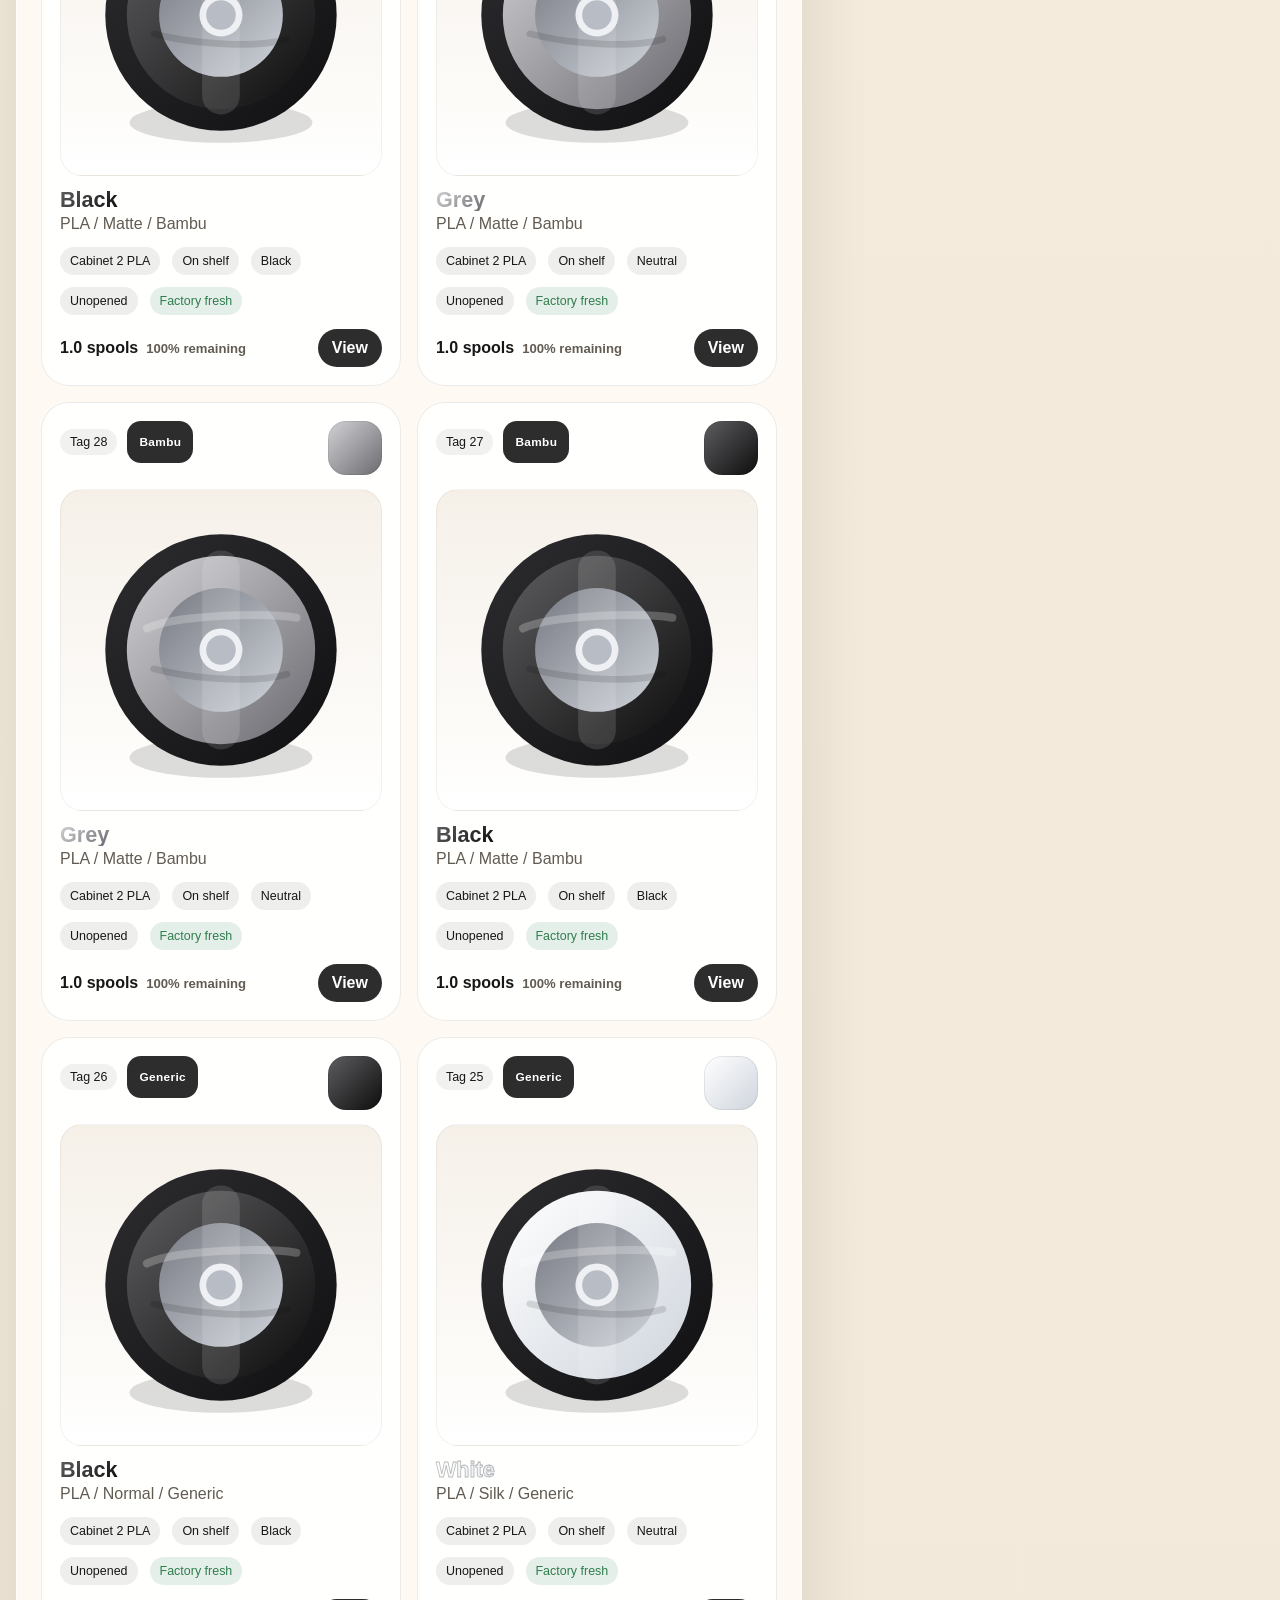
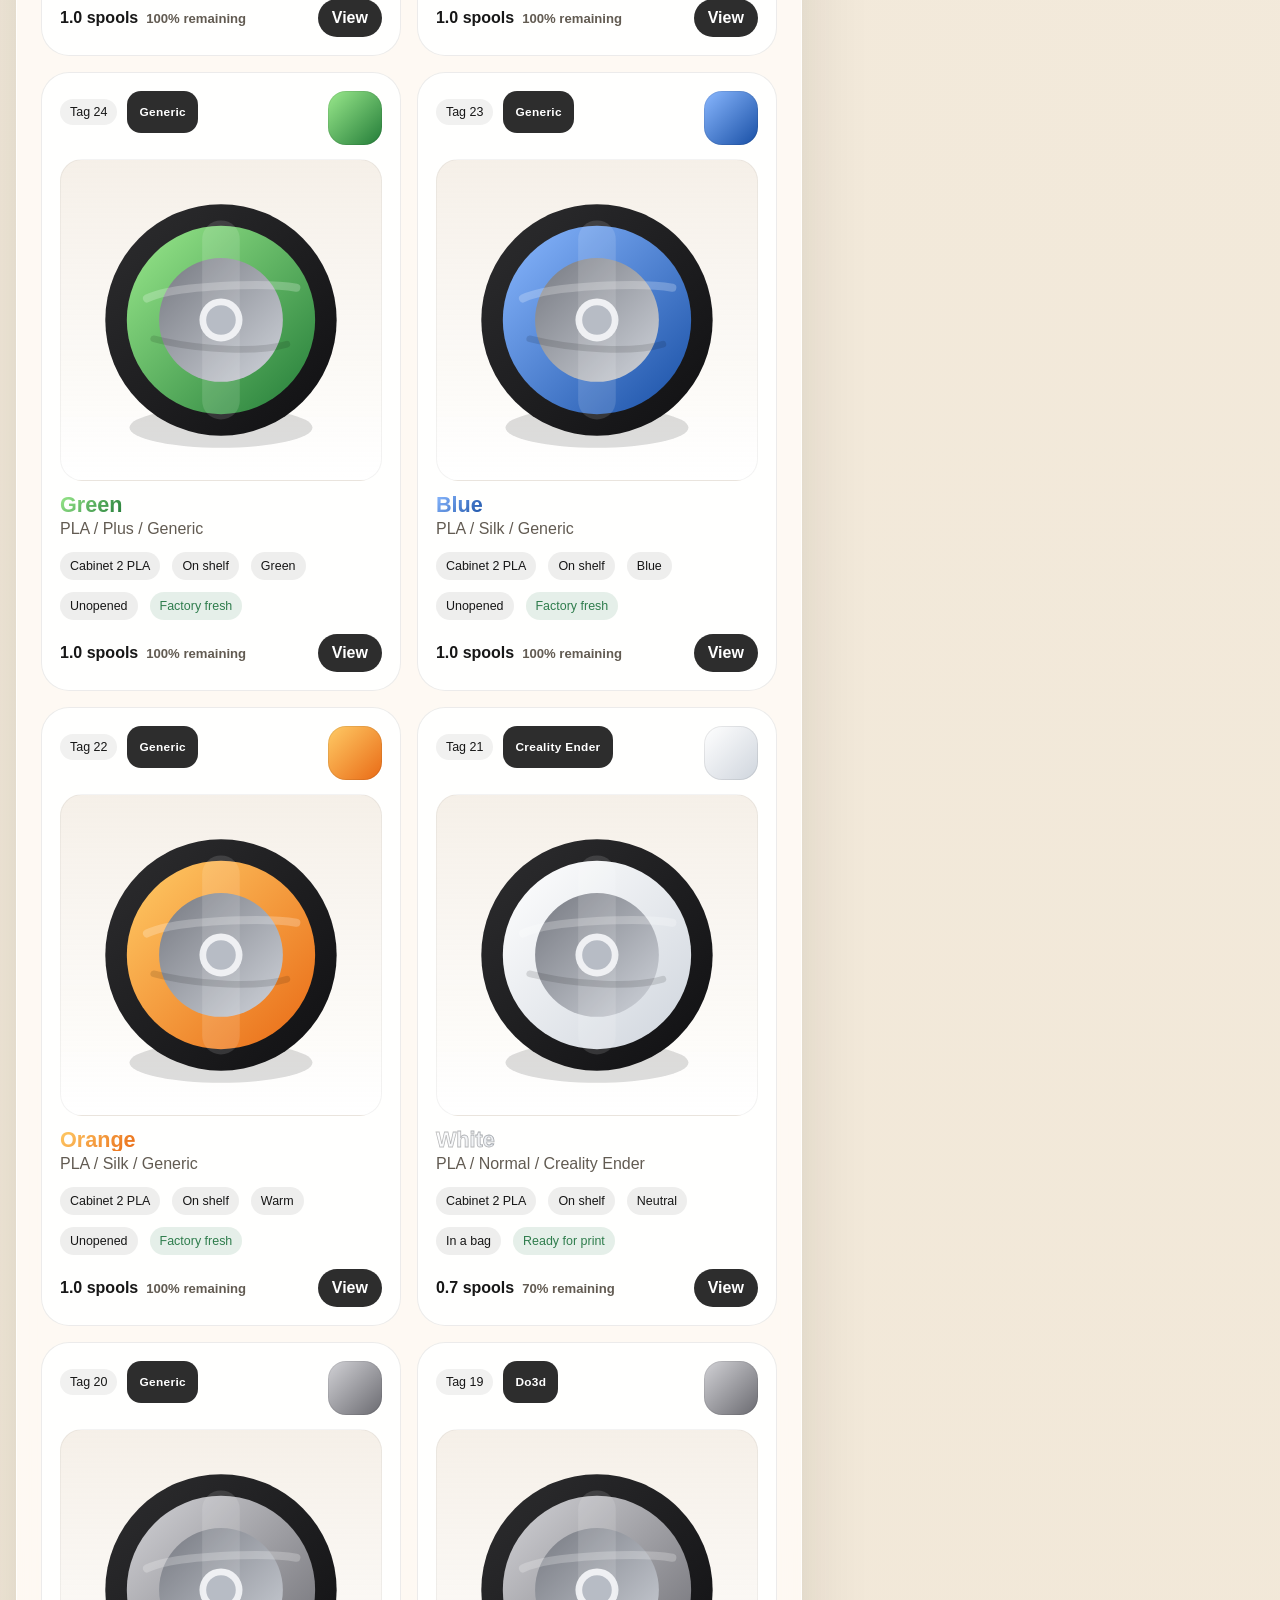
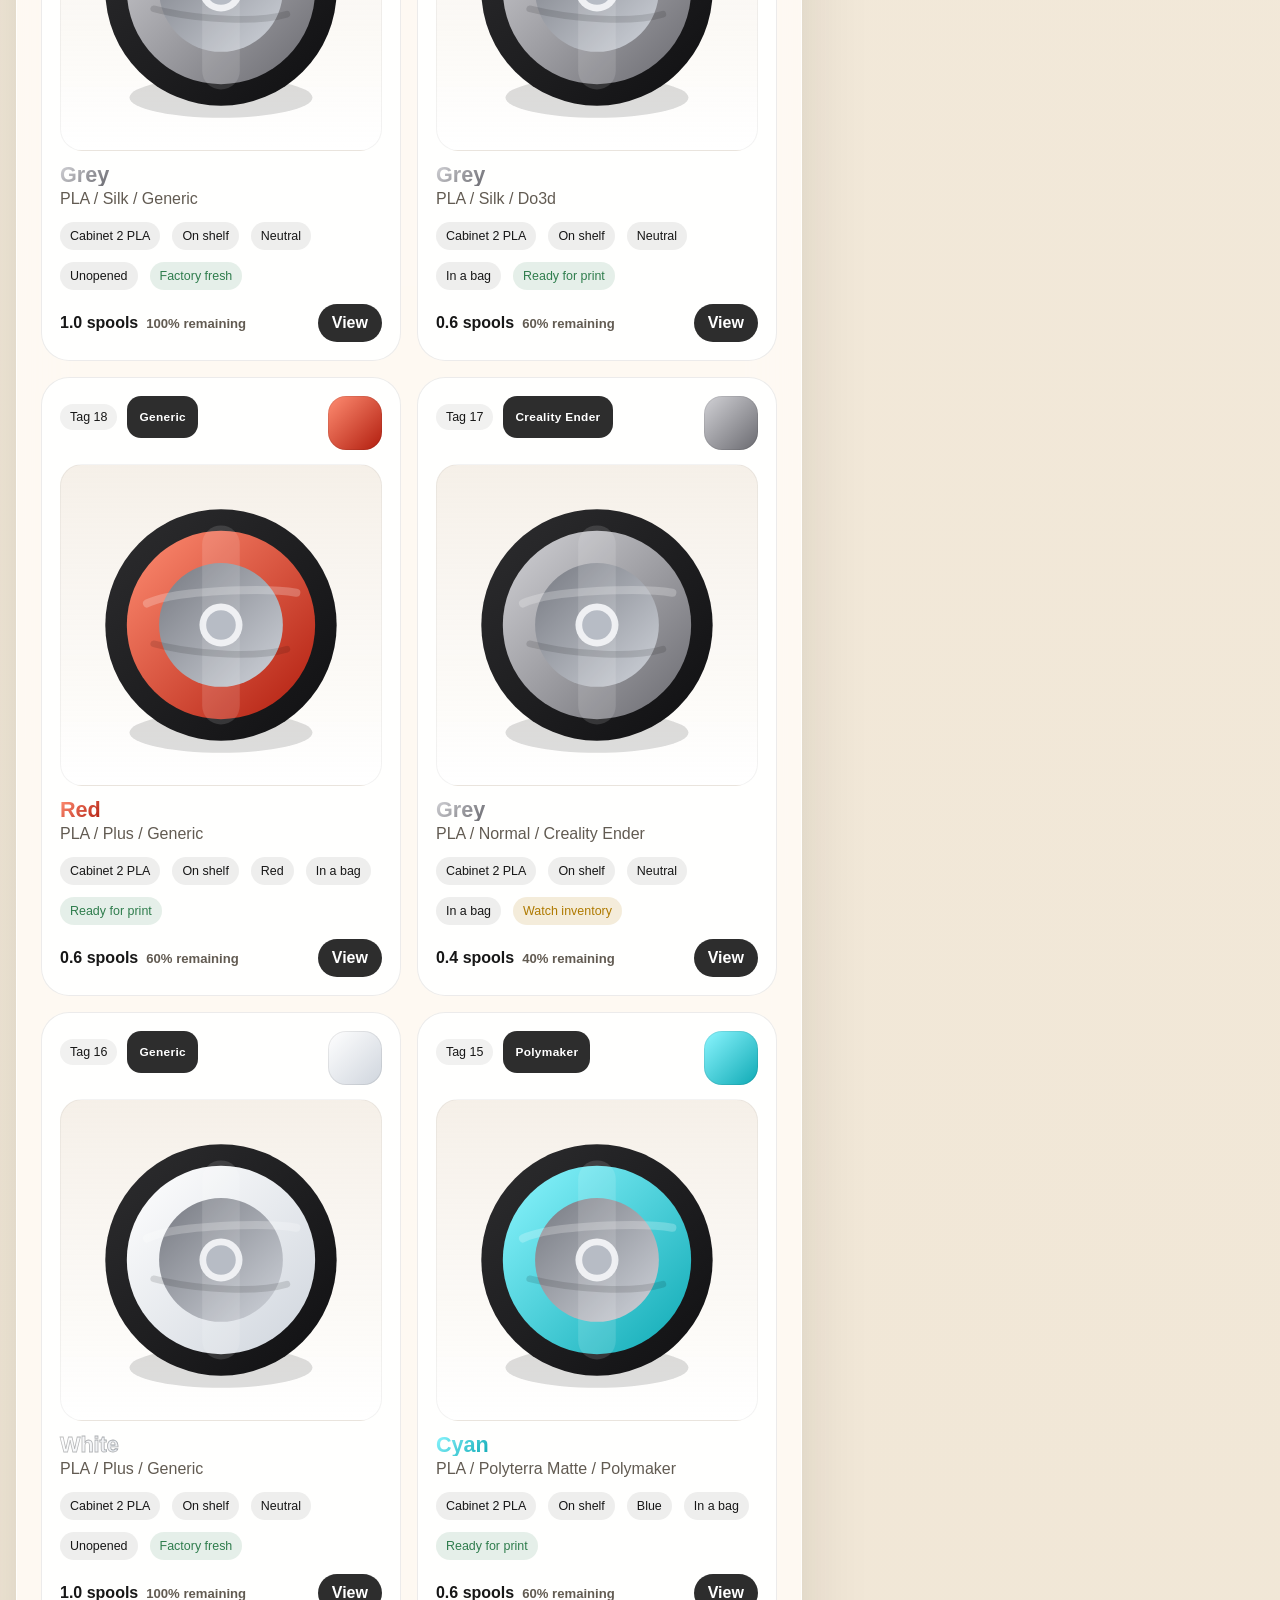
==== commit 8011e0f5: "Add files via upload" ====
--- a/index.html
+++ b/index.html
@@ -36,6 +36,8 @@
           </div>
         </div>
         <div class="topbar-actions">
+          <button class="ghost-button" id="tv-mode-button" type="button">TV mode off</button>
+          <button class="ghost-button" id="admin-mode-button" type="button">Admin locked</button>
           <label class="theme-picker" for="theme-select">
             <span>Theme</span>
             <select id="theme-select">
@@ -44,7 +46,7 @@
               <option value="team31">Team 31</option>
             </select>
           </label>
-          <button class="ghost-button" id="reset-button" type="button">Reset Saved Changes</button>
+          <button class="ghost-button admin-only" id="reset-button" type="button">Reset Saved Changes</button>
         </div>
       </nav>
       <div class="hero-links">
@@ -160,7 +162,7 @@
           </div>
           <div class="catalog-actions">
             <p id="results-copy"></p>
-            <button class="primary-button" id="add-filament-button" type="button">Add filament</button>
+            <button class="primary-button admin-only" id="add-filament-button" type="button">Add filament</button>
           </div>
         </div>
         <div class="filter-row compact" id="mode-filters"></div>
@@ -206,7 +208,7 @@
           <p class="mini-label">Notes</p>
           <p id="detail-notes">No notes for this spool yet.</p>
         </section>
-        <section class="printer-assignment-card">
+        <section class="printer-assignment-card admin-only">
           <div class="comments-head">
             <div>
               <p class="mini-label">Location manager</p>
@@ -230,7 +232,7 @@
             <button class="primary-button" type="submit">Save location</button>
           </form>
         </section>
-        <section class="printer-assignment-card">
+        <section class="printer-assignment-card admin-only">
           <div class="comments-head">
             <div>
               <p class="mini-label">Reorder settings</p>
@@ -249,7 +251,7 @@
             <button class="reaction-button" id="favorite-button" type="button">Favorite <span id="favorite-count">0</span></button>
           </div>
         </section>
-        <section class="printer-assignment-card">
+        <section class="printer-assignment-card admin-only">
           <div class="comments-head">
             <div>
               <p class="mini-label">Seal status</p>
@@ -294,6 +296,45 @@
       </aside>
     </main>
   </div>
+
+  <section class="tv-board" id="tv-board" hidden>
+    <div class="tv-header">
+      <div>
+        <p class="eyebrow">Shop TV mode</p>
+        <h2>Prime Movers live board</h2>
+      </div>
+      <p class="inventory-subline">Large-screen view for printers, low stock, and best matches.</p>
+    </div>
+    <div class="tv-grid">
+      <section class="home-block">
+        <div class="section-heading compact-heading">
+          <div>
+            <p class="eyebrow">Printers live</p>
+            <h3>P1S printer status</h3>
+          </div>
+        </div>
+        <div class="printer-grid tv-printer-grid" id="tv-printer-grid"></div>
+      </section>
+      <section class="home-block">
+        <div class="section-heading compact-heading">
+          <div>
+            <p class="eyebrow">Reorder board</p>
+            <h3>Lowest stock right now</h3>
+          </div>
+        </div>
+        <div class="home-row-grid tv-home-grid" id="tv-low-stock-grid"></div>
+      </section>
+      <section class="home-block">
+        <div class="section-heading compact-heading">
+          <div>
+            <p class="eyebrow">Printer picks</p>
+            <h3>Best matches for current printer</h3>
+          </div>
+        </div>
+        <div class="match-grid tv-match-grid" id="tv-match-grid"></div>
+      </section>
+    </div>
+  </section>
 
   <dialog class="modal" id="add-filament-modal">
     <form class="modal-card" id="add-filament-form" method="dialog">
--- a/styles.css
+++ b/styles.css
@@ -141,6 +141,73 @@
   display: flex;
   align-items: center;
   gap: 14px;
+  flex-wrap: wrap;
+}
+[data-admin-mode="off"] .admin-only {
+  display: none !important;
+}
+[data-tv-mode="on"] {
+  overflow: auto;
+}
+[data-tv-mode="on"] .floating-home {
+  display: none;
+}
+.tv-board {
+  width: calc(100% - 32px);
+  margin: 20px auto;
+  padding: 28px;
+  backdrop-filter: blur(24px);
+  background: var(--panel);
+  border: 1px solid var(--glass-border);
+  box-shadow: var(--shadow);
+  border-radius: 36px;
+}
+.tv-header {
+  display: flex;
+  align-items: flex-end;
+  justify-content: space-between;
+  gap: 18px;
+  margin-bottom: 22px;
+}
+.tv-grid {
+  display: grid;
+  gap: 22px;
+}
+.tv-printer-grid {
+  grid-template-columns: repeat(auto-fit, minmax(320px, 1fr));
+}
+.tv-home-grid {
+  grid-template-columns: repeat(auto-fit, minmax(260px, 1fr));
+}
+.tv-match-grid {
+  grid-template-columns: repeat(auto-fit, minmax(300px, 1fr));
+}
+[data-tv-mode="on"] .tv-board h2 {
+  font-size: clamp(2rem, 4vw, 3.2rem);
+}
+[data-tv-mode="on"] .tv-board h3 {
+  font-size: clamp(1.25rem, 2.4vw, 2rem);
+}
+[data-tv-mode="on"] .tv-board .mini-home-card,
+[data-tv-mode="on"] .tv-board .match-card,
+[data-tv-mode="on"] .tv-board .printer-card {
+  min-height: 180px;
+  padding: 22px;
+}
+[data-tv-mode="on"] .tv-board .slot-chip {
+  min-height: 74px;
+}
+[data-tv-mode="on"] .tv-board .eyebrow,
+[data-tv-mode="on"] .tv-board .inventory-subline,
+[data-tv-mode="on"] .tv-board .printer-meta,
+[data-tv-mode="on"] .tv-board small,
+[data-tv-mode="on"] .tv-board span {
+  font-size: 1rem;
+}
+[data-tv-mode="on"] .tv-board .brand-logo,
+[data-tv-mode="on"] .tv-board .badge {
+  font-size: 1rem;
+  padding: 12px 16px;
 }
 .theme-picker {
   display: grid;
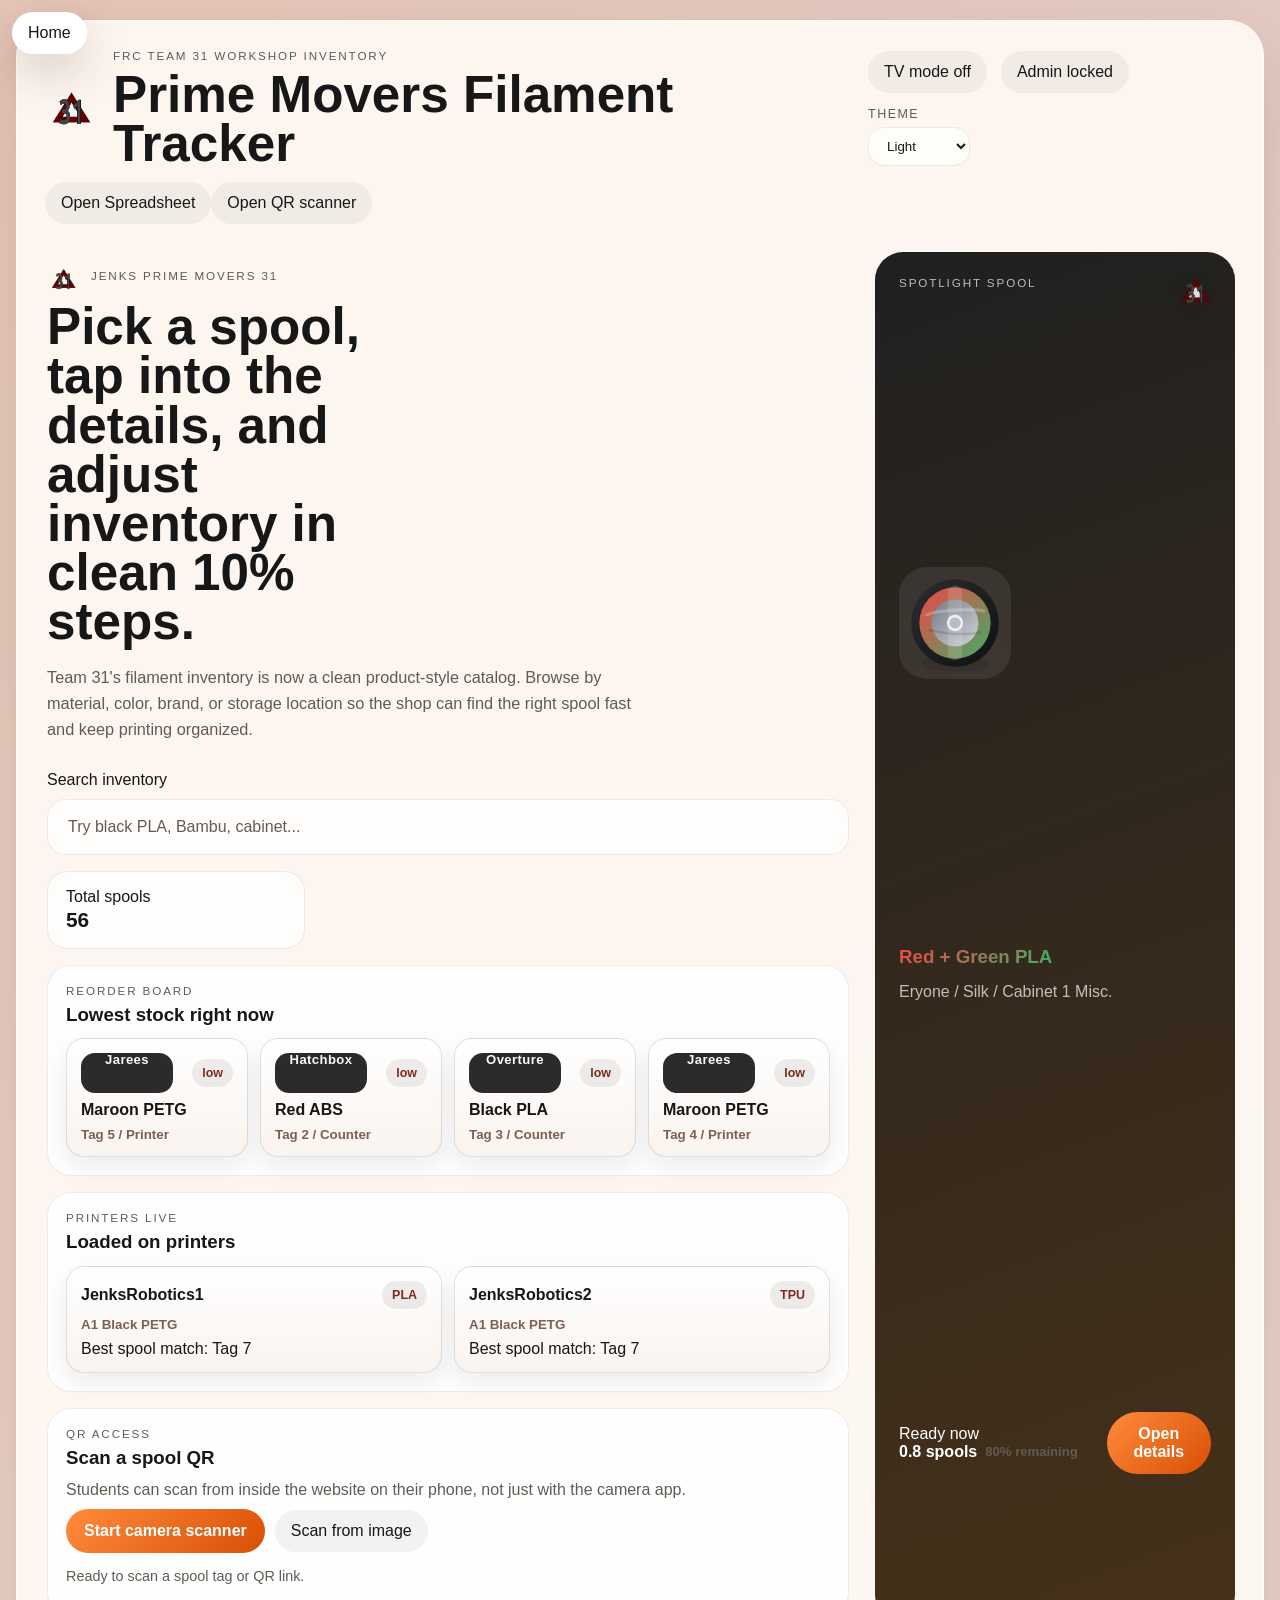
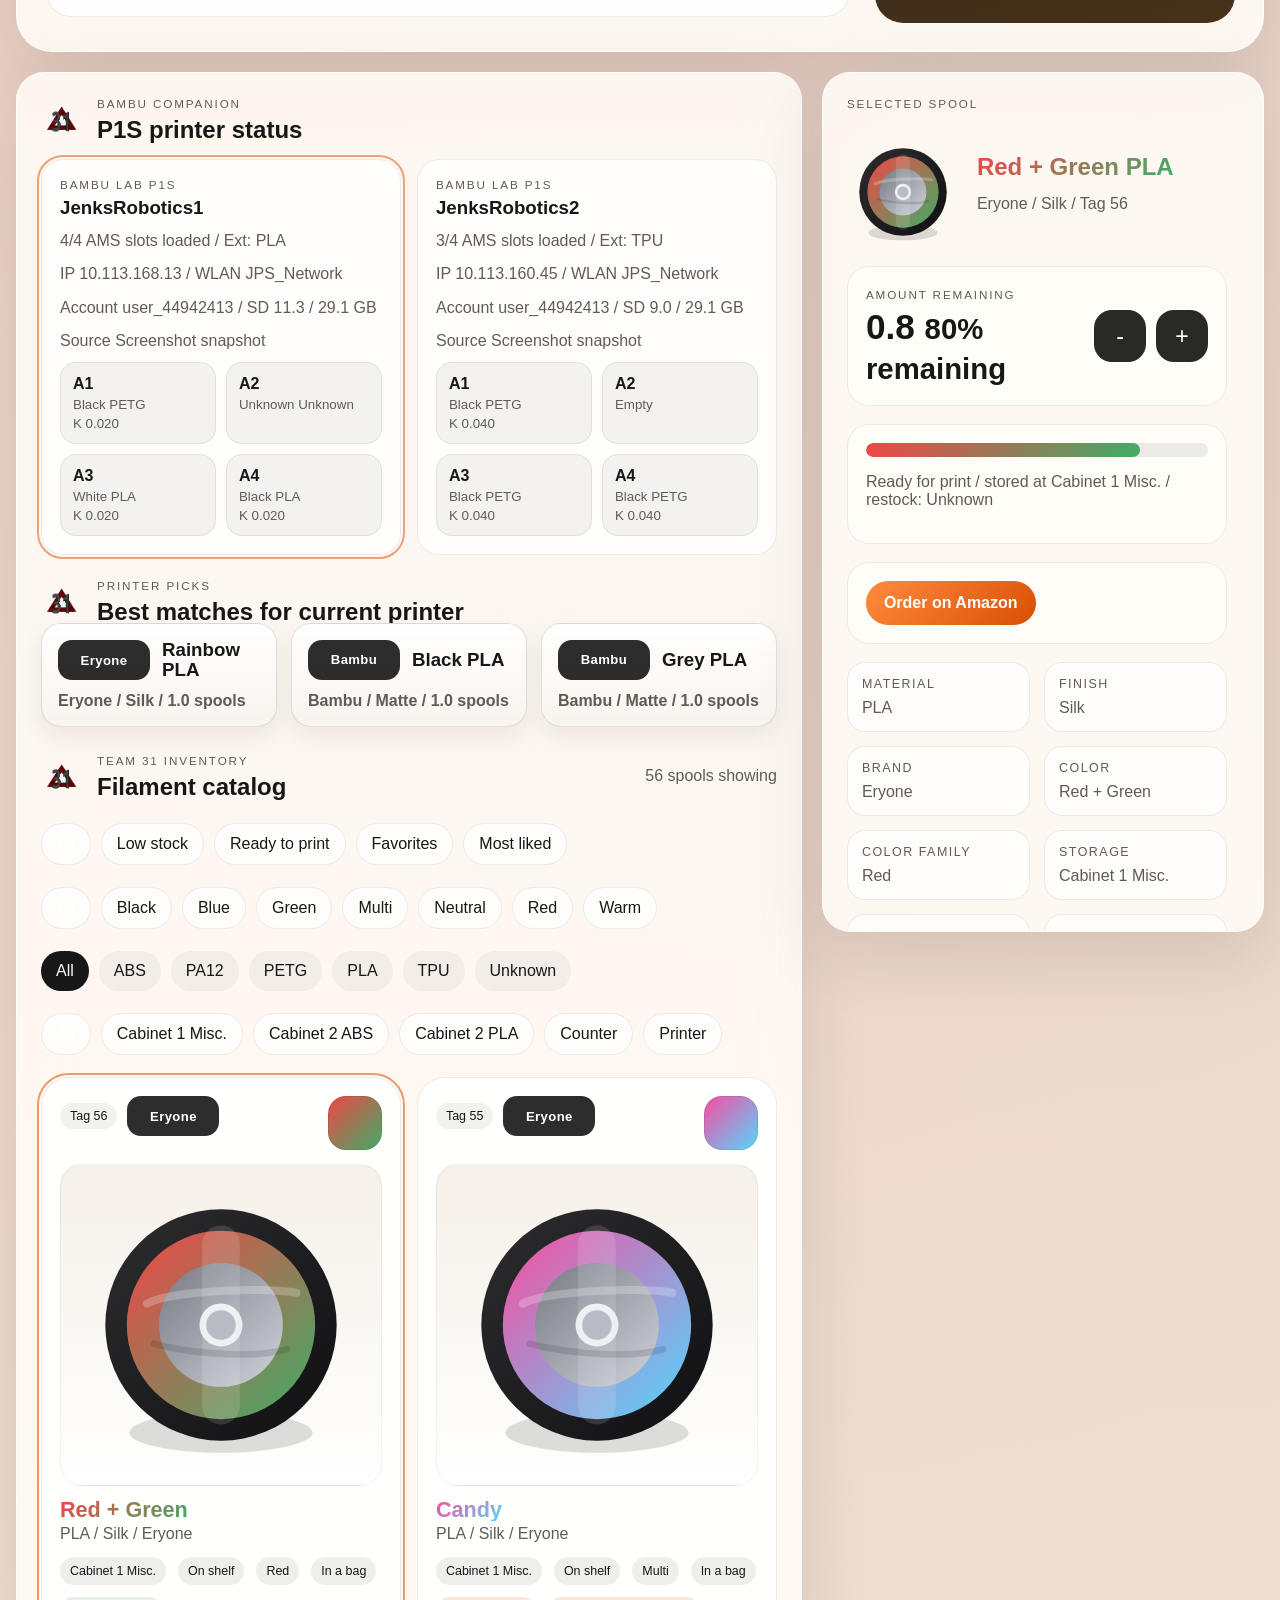
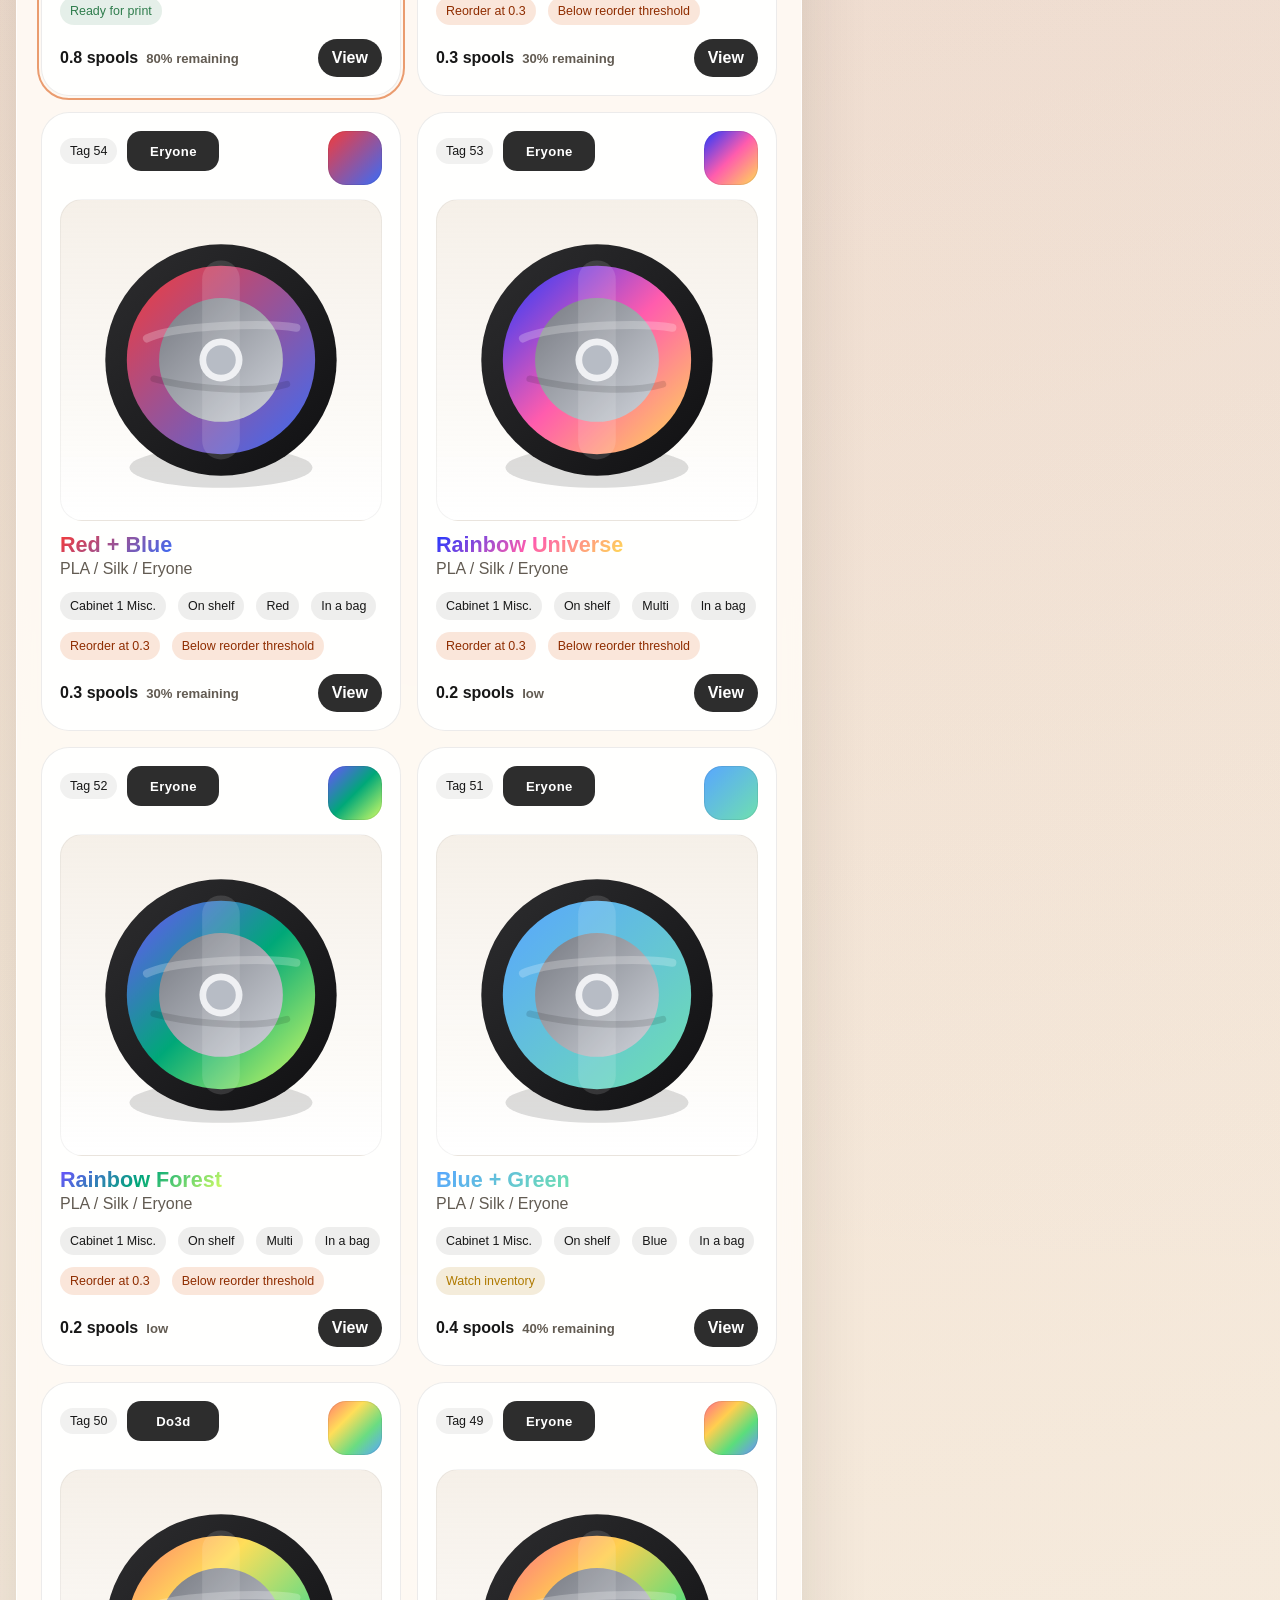
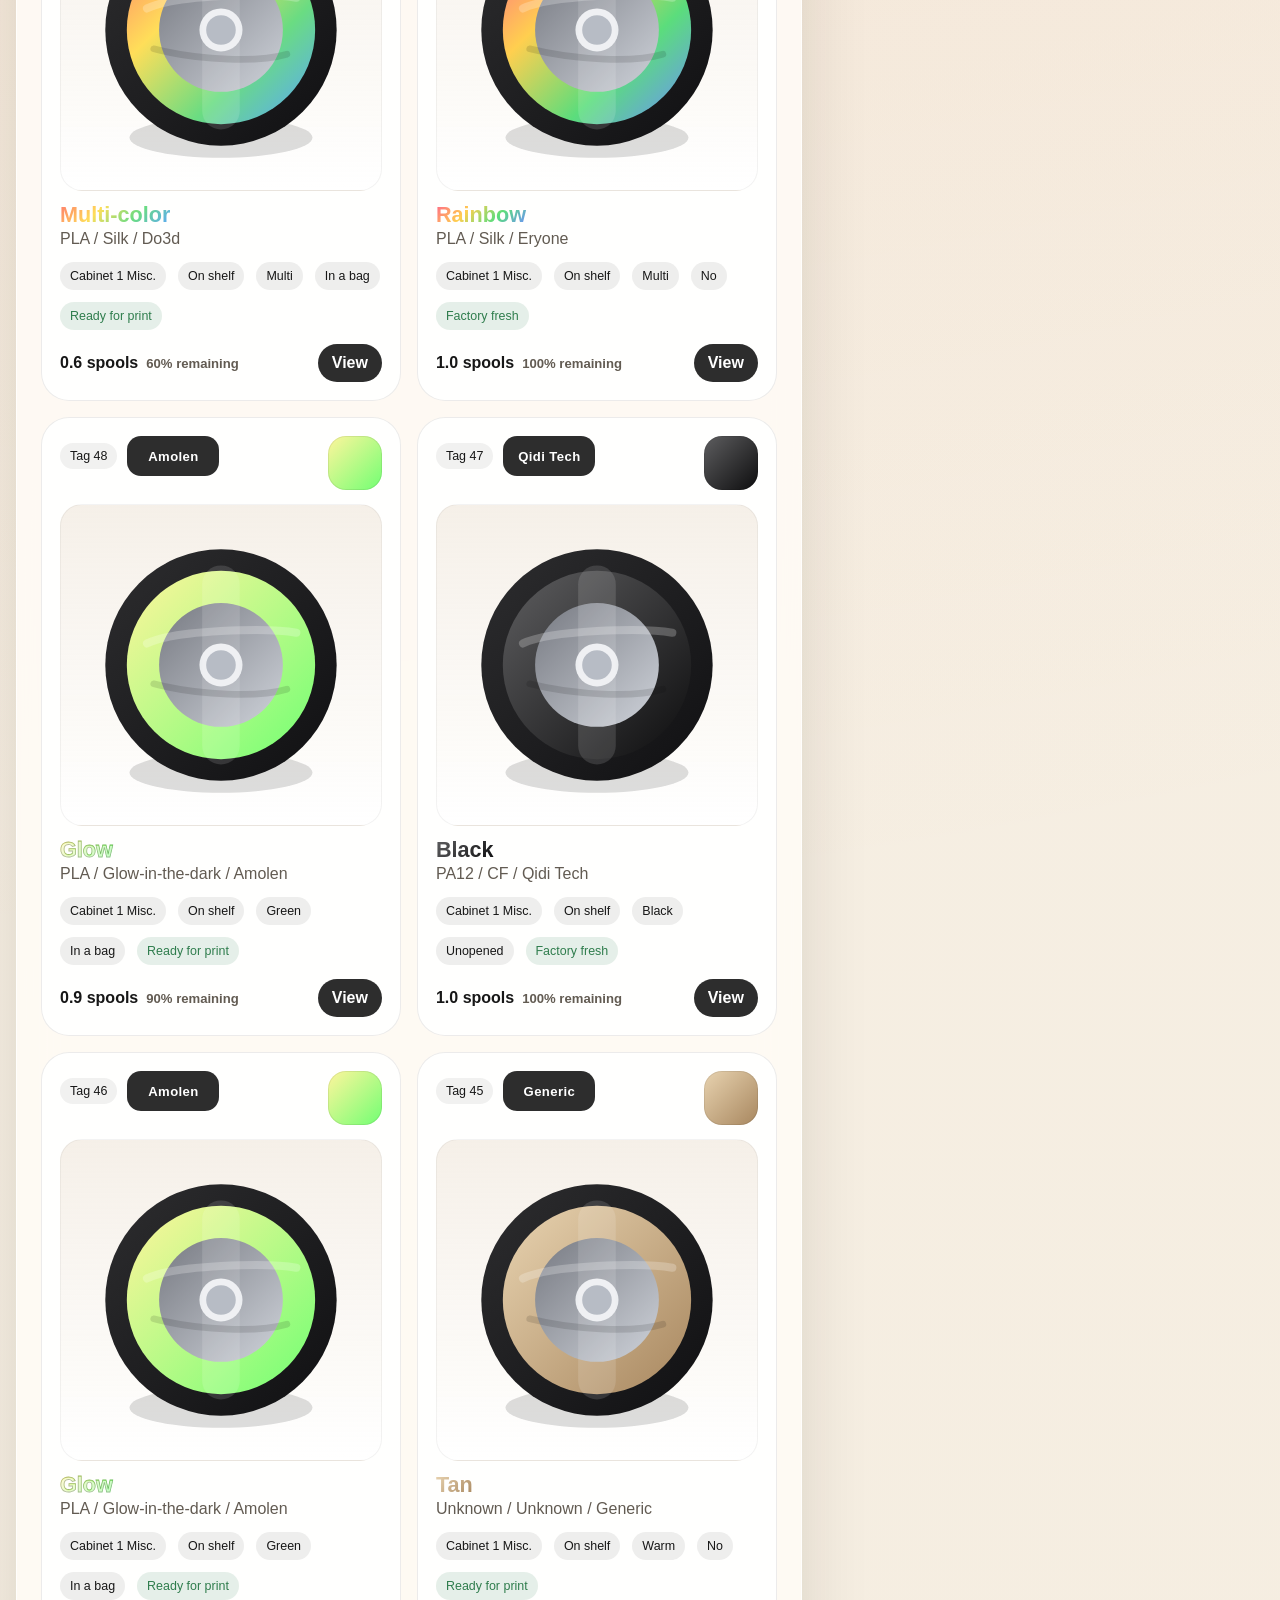
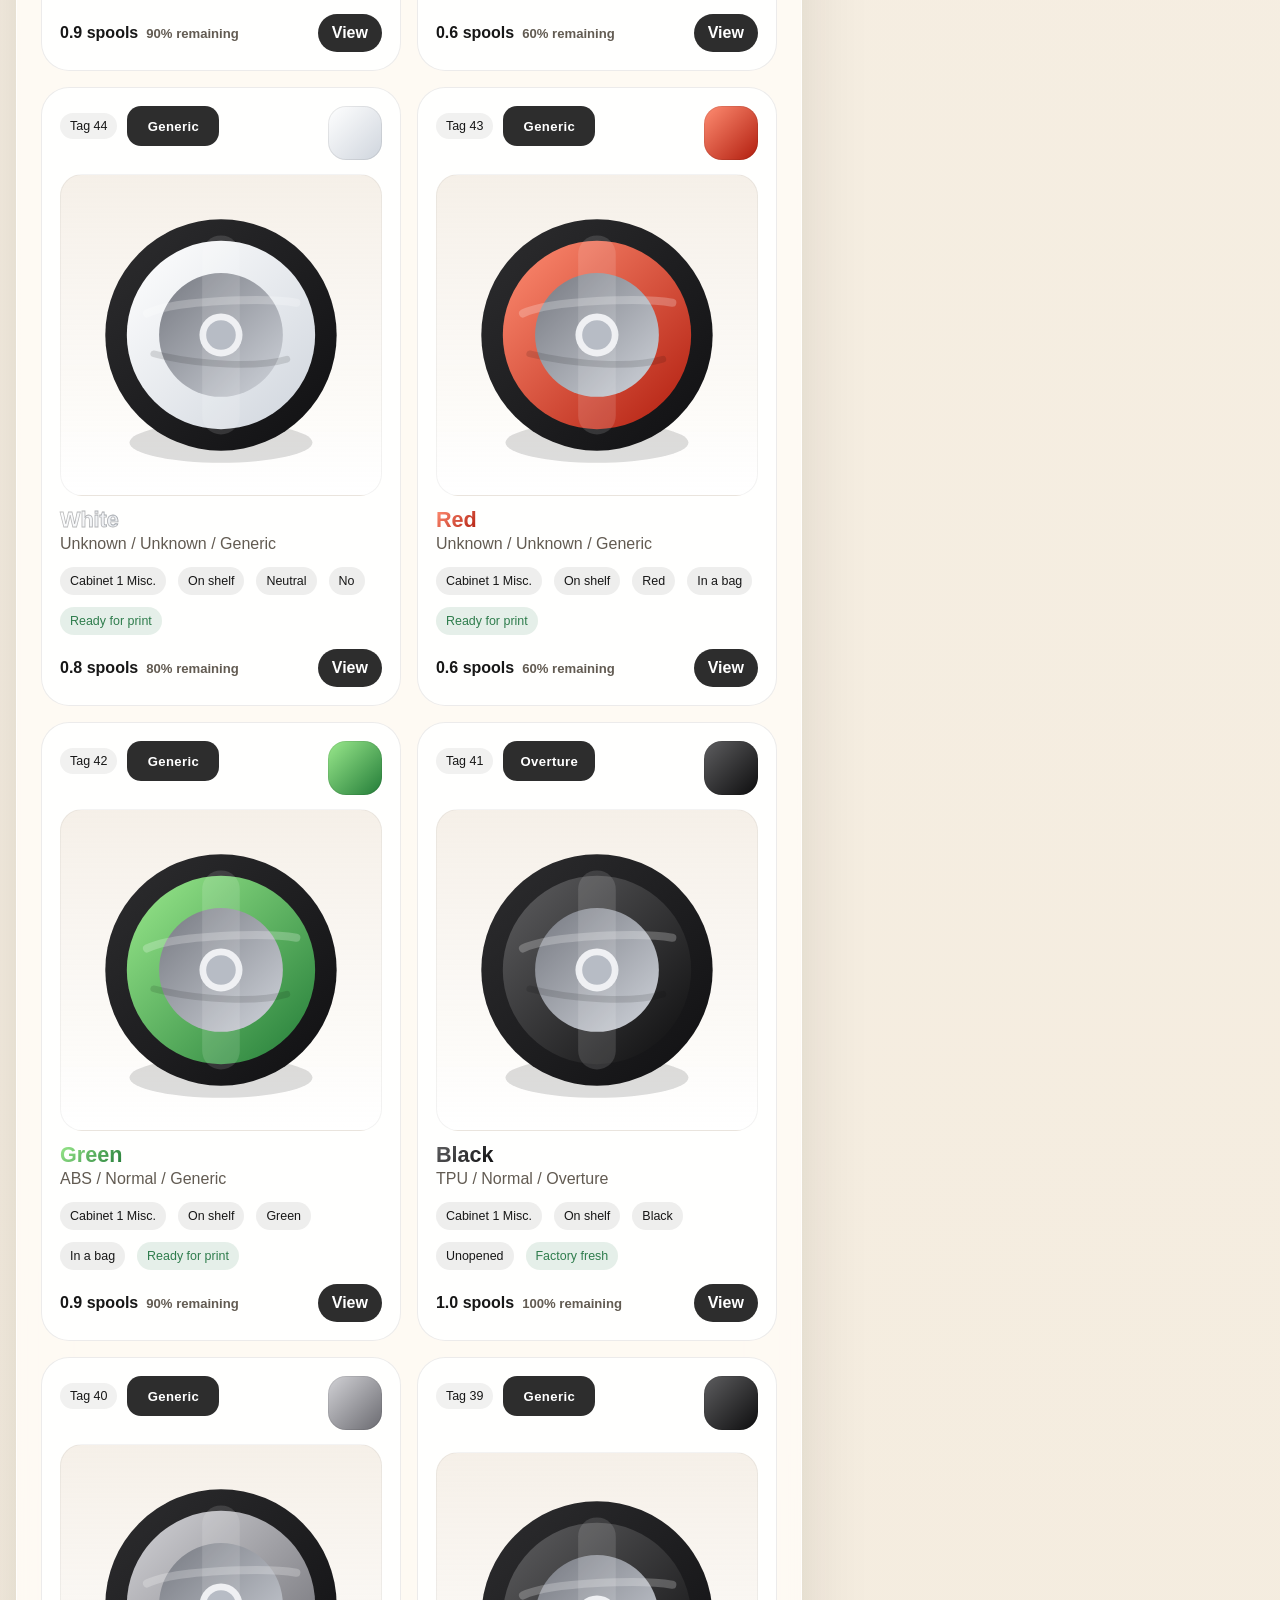
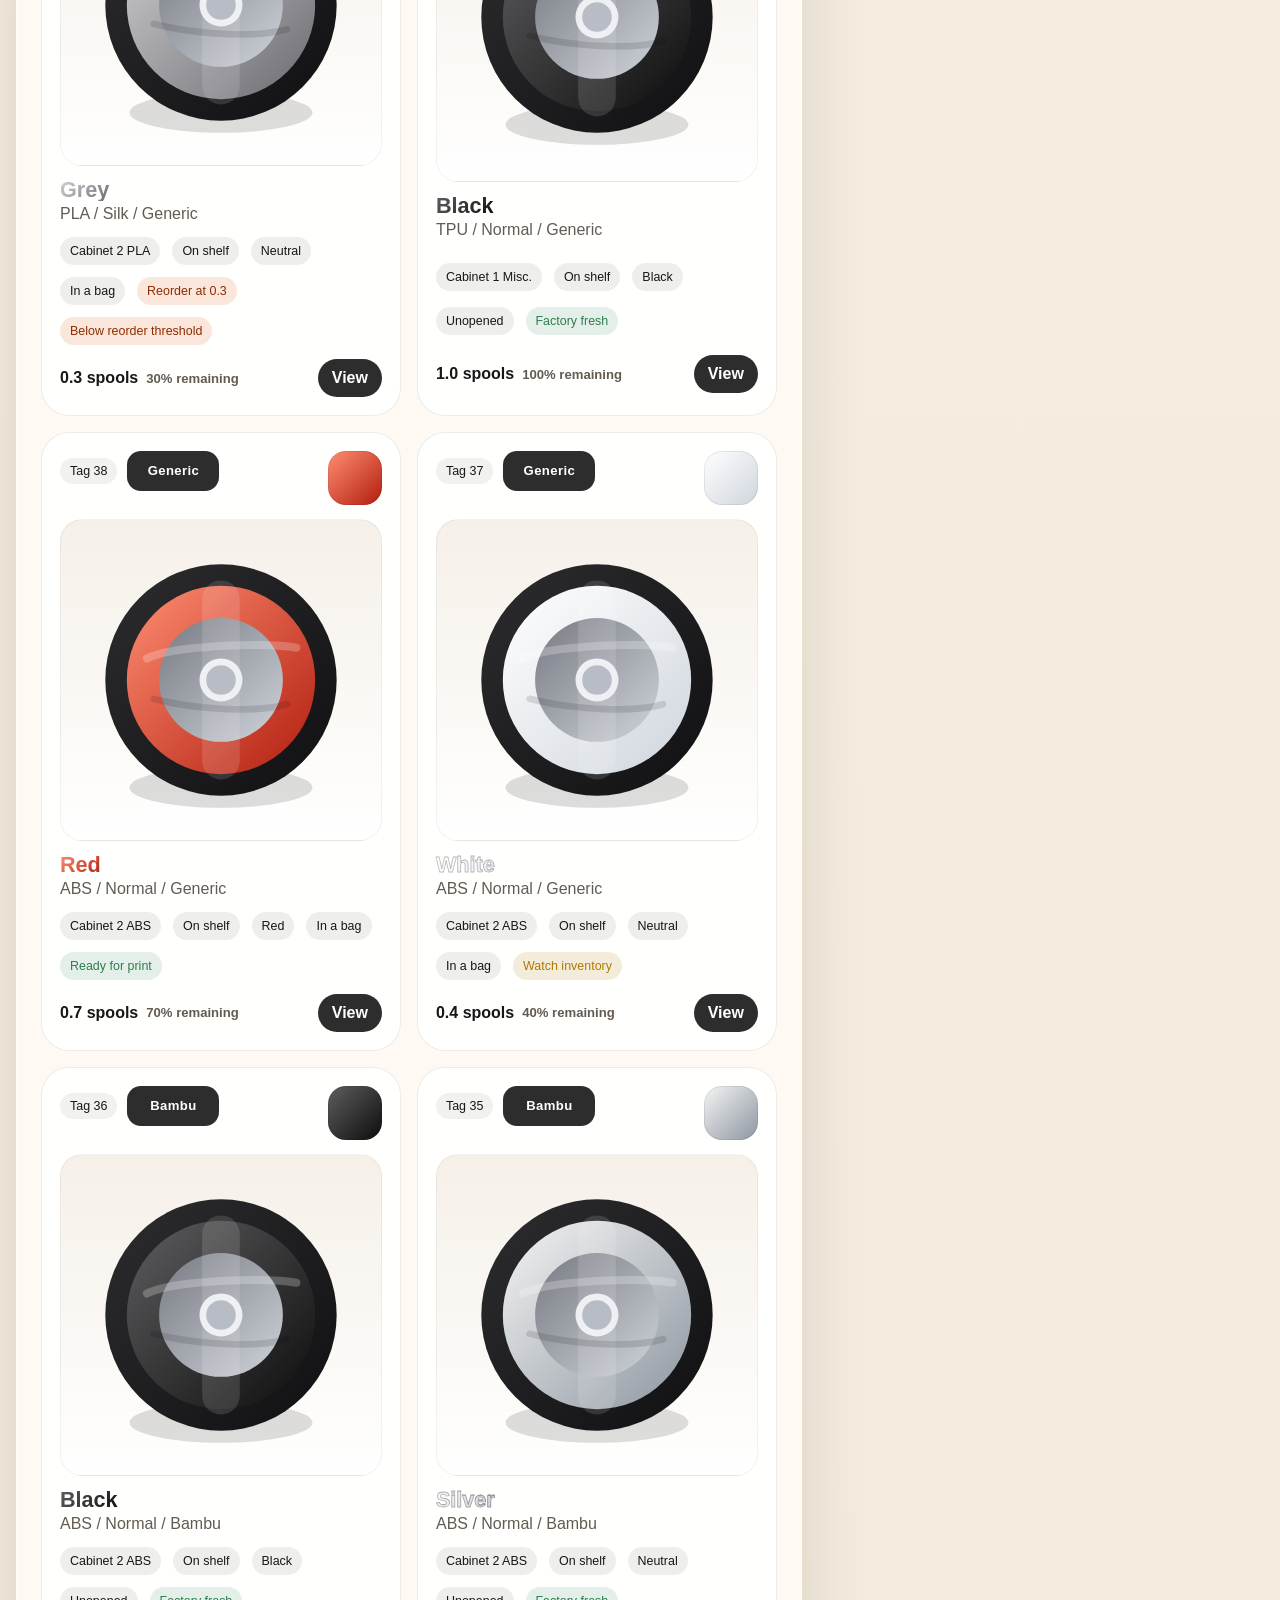
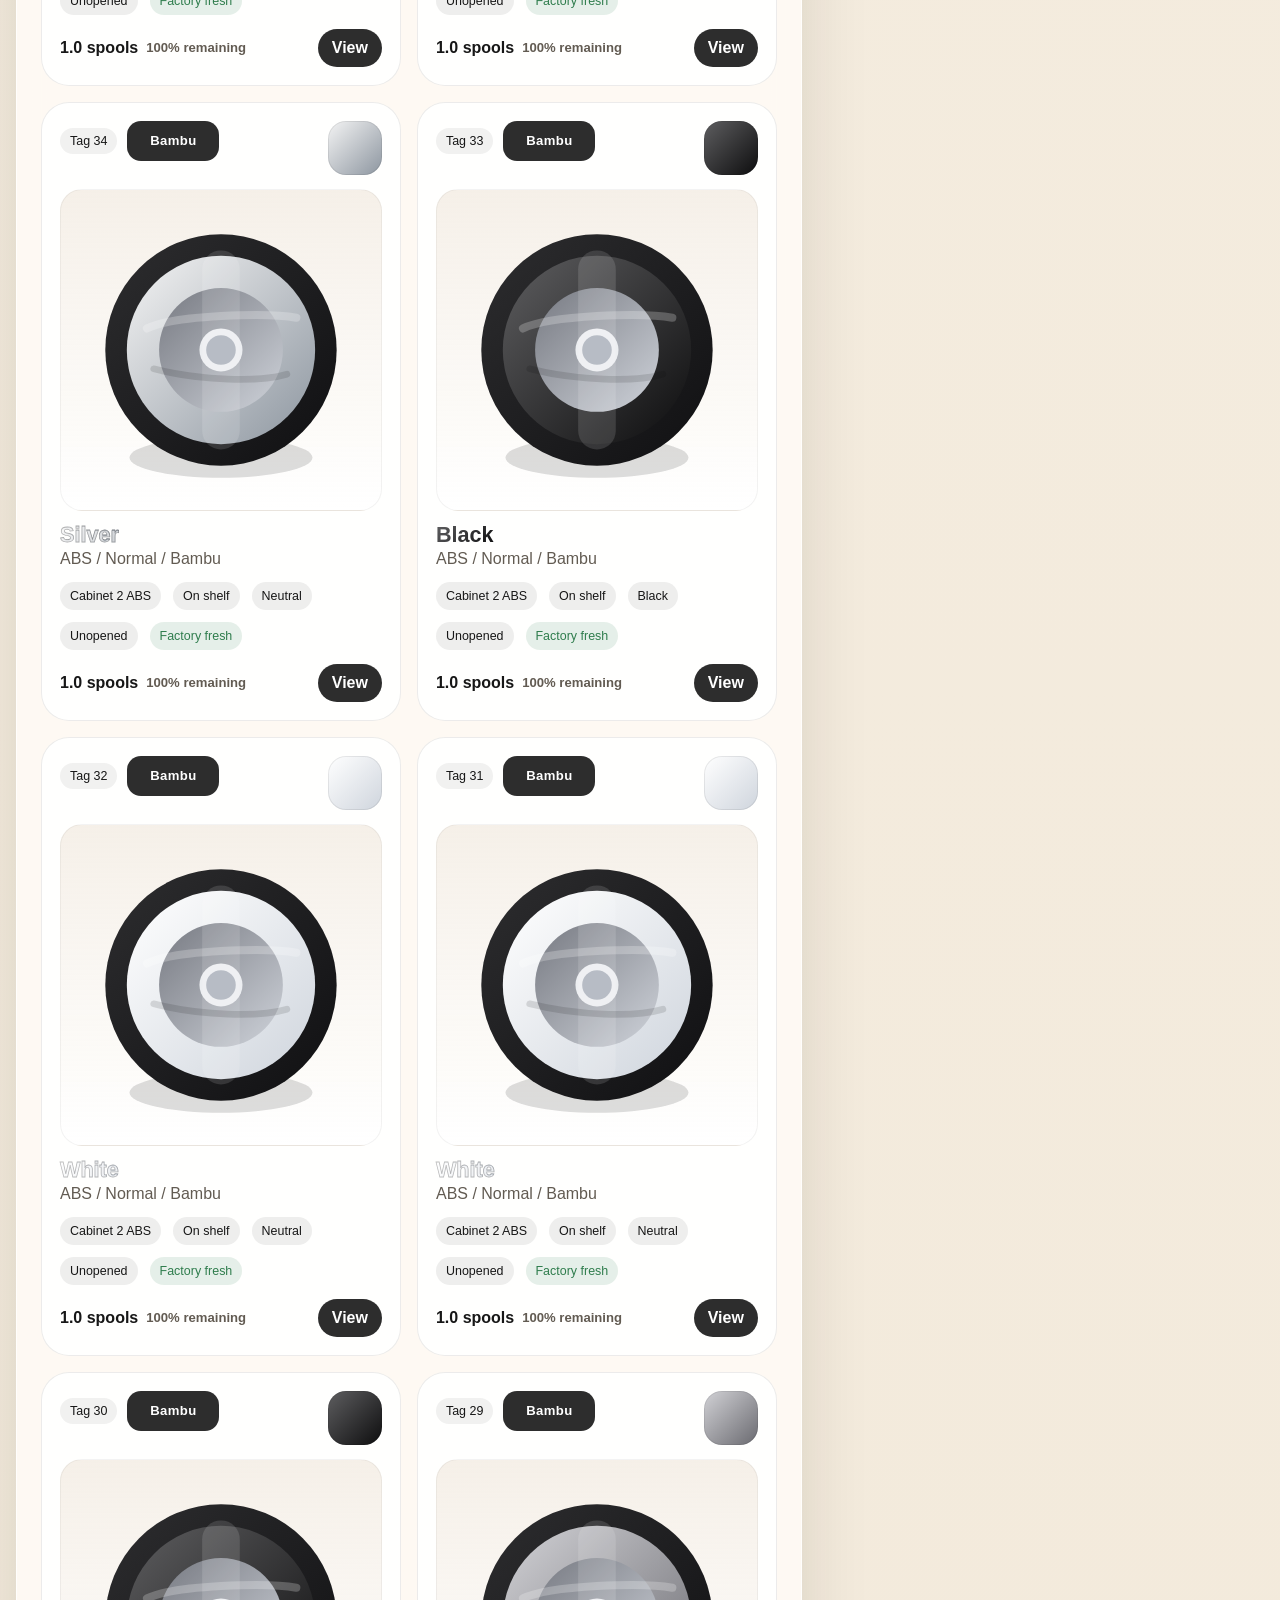
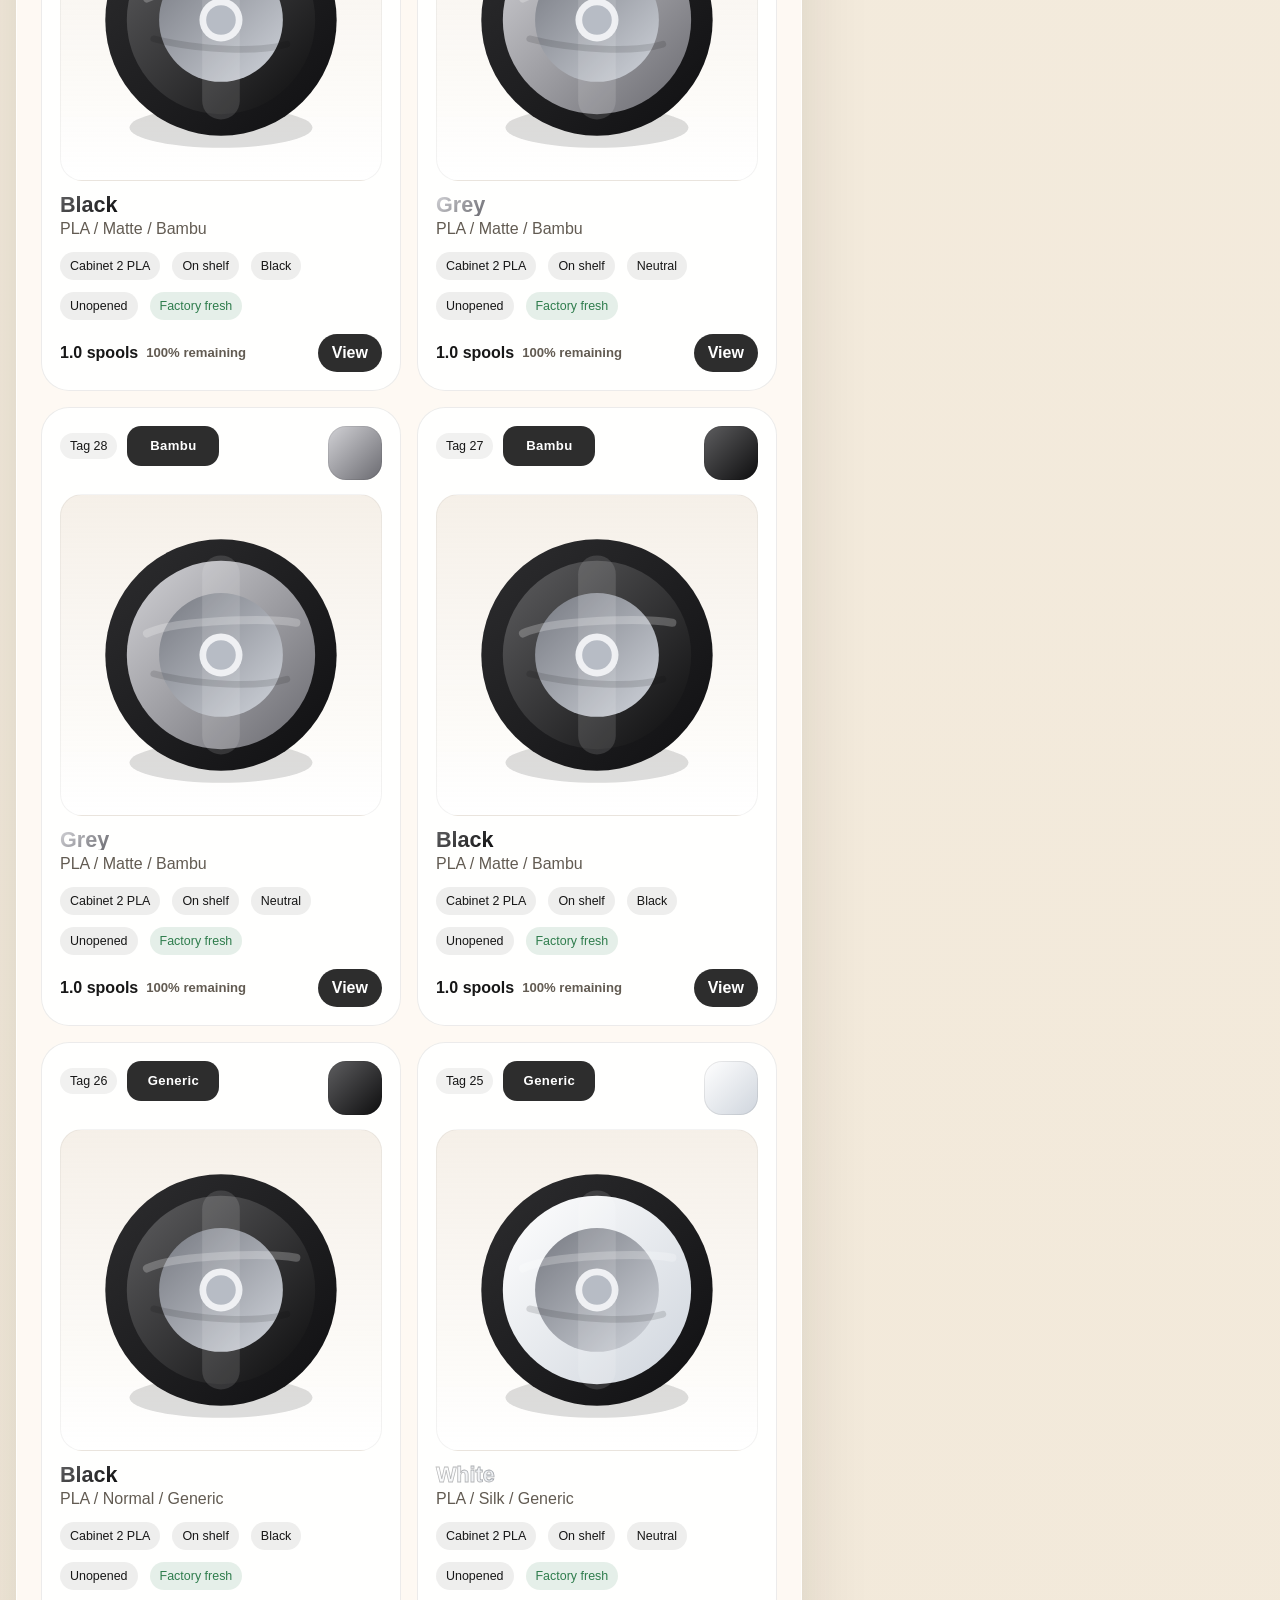
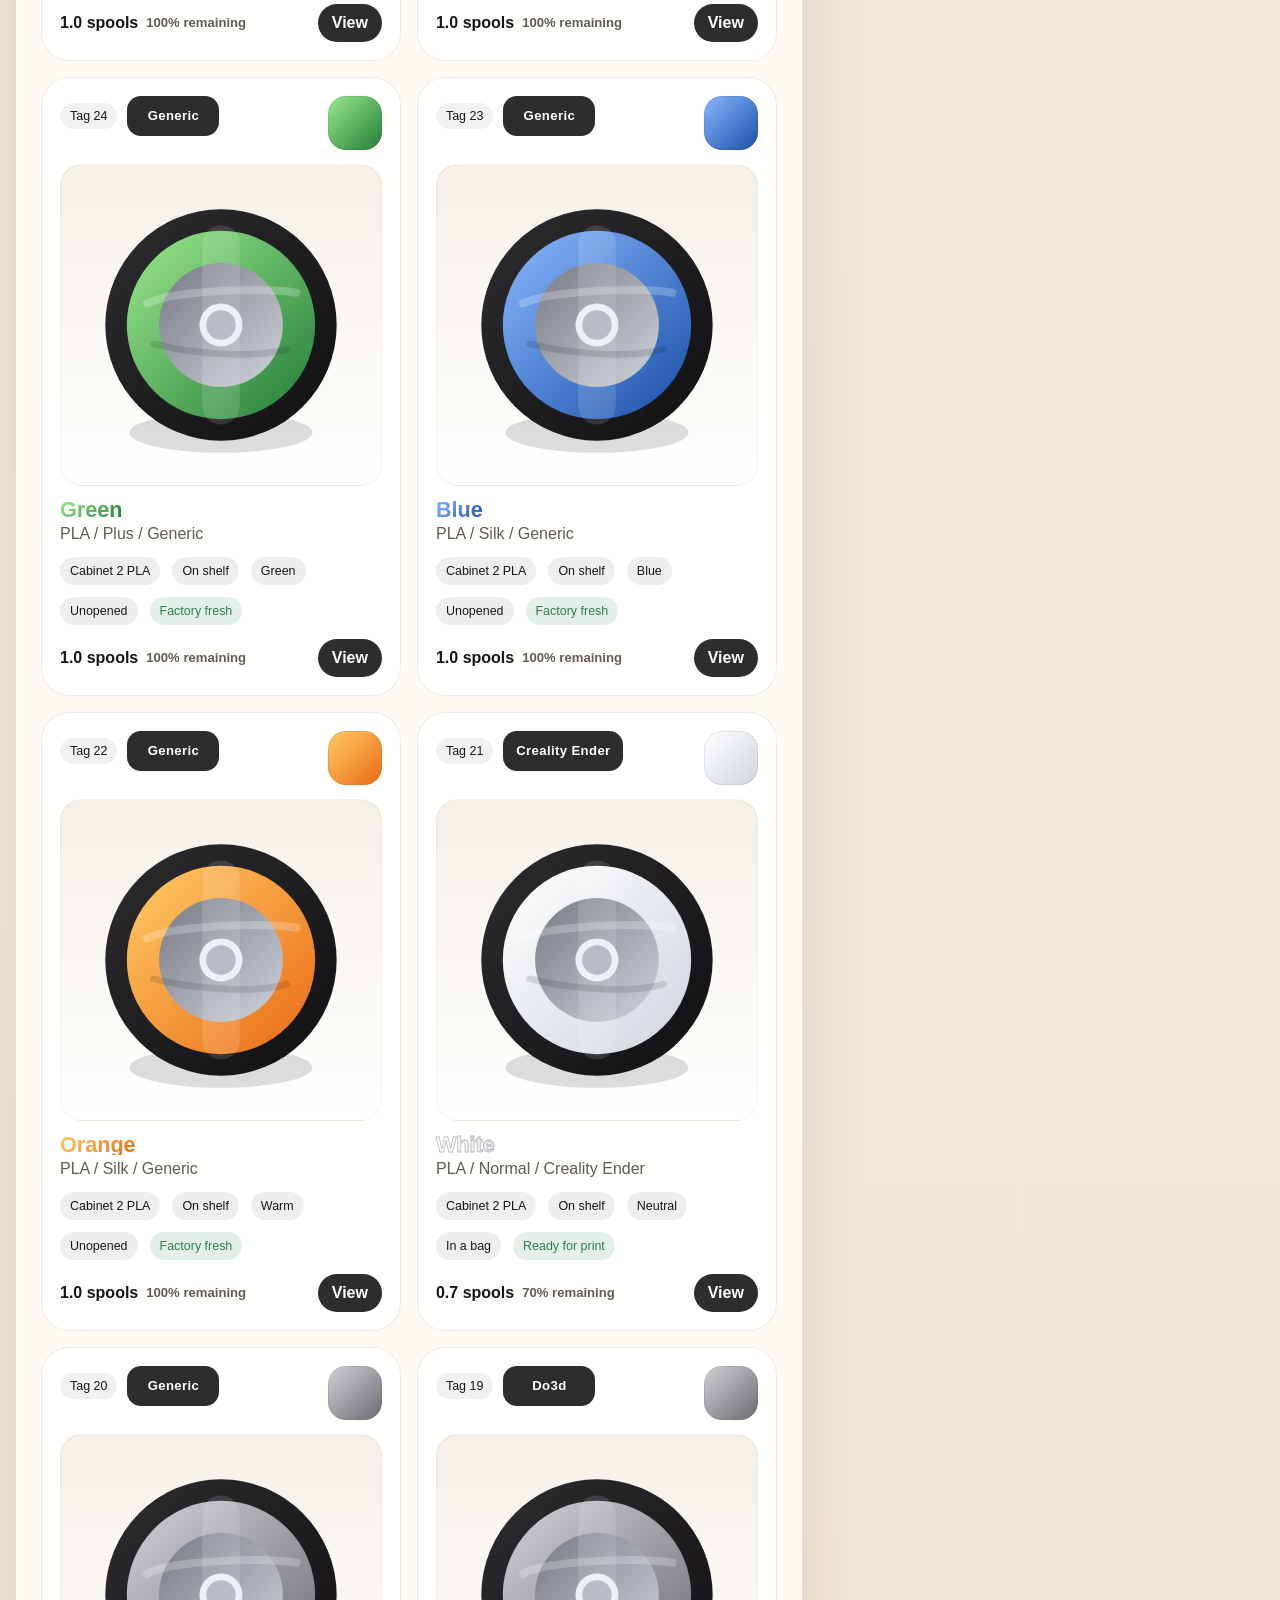
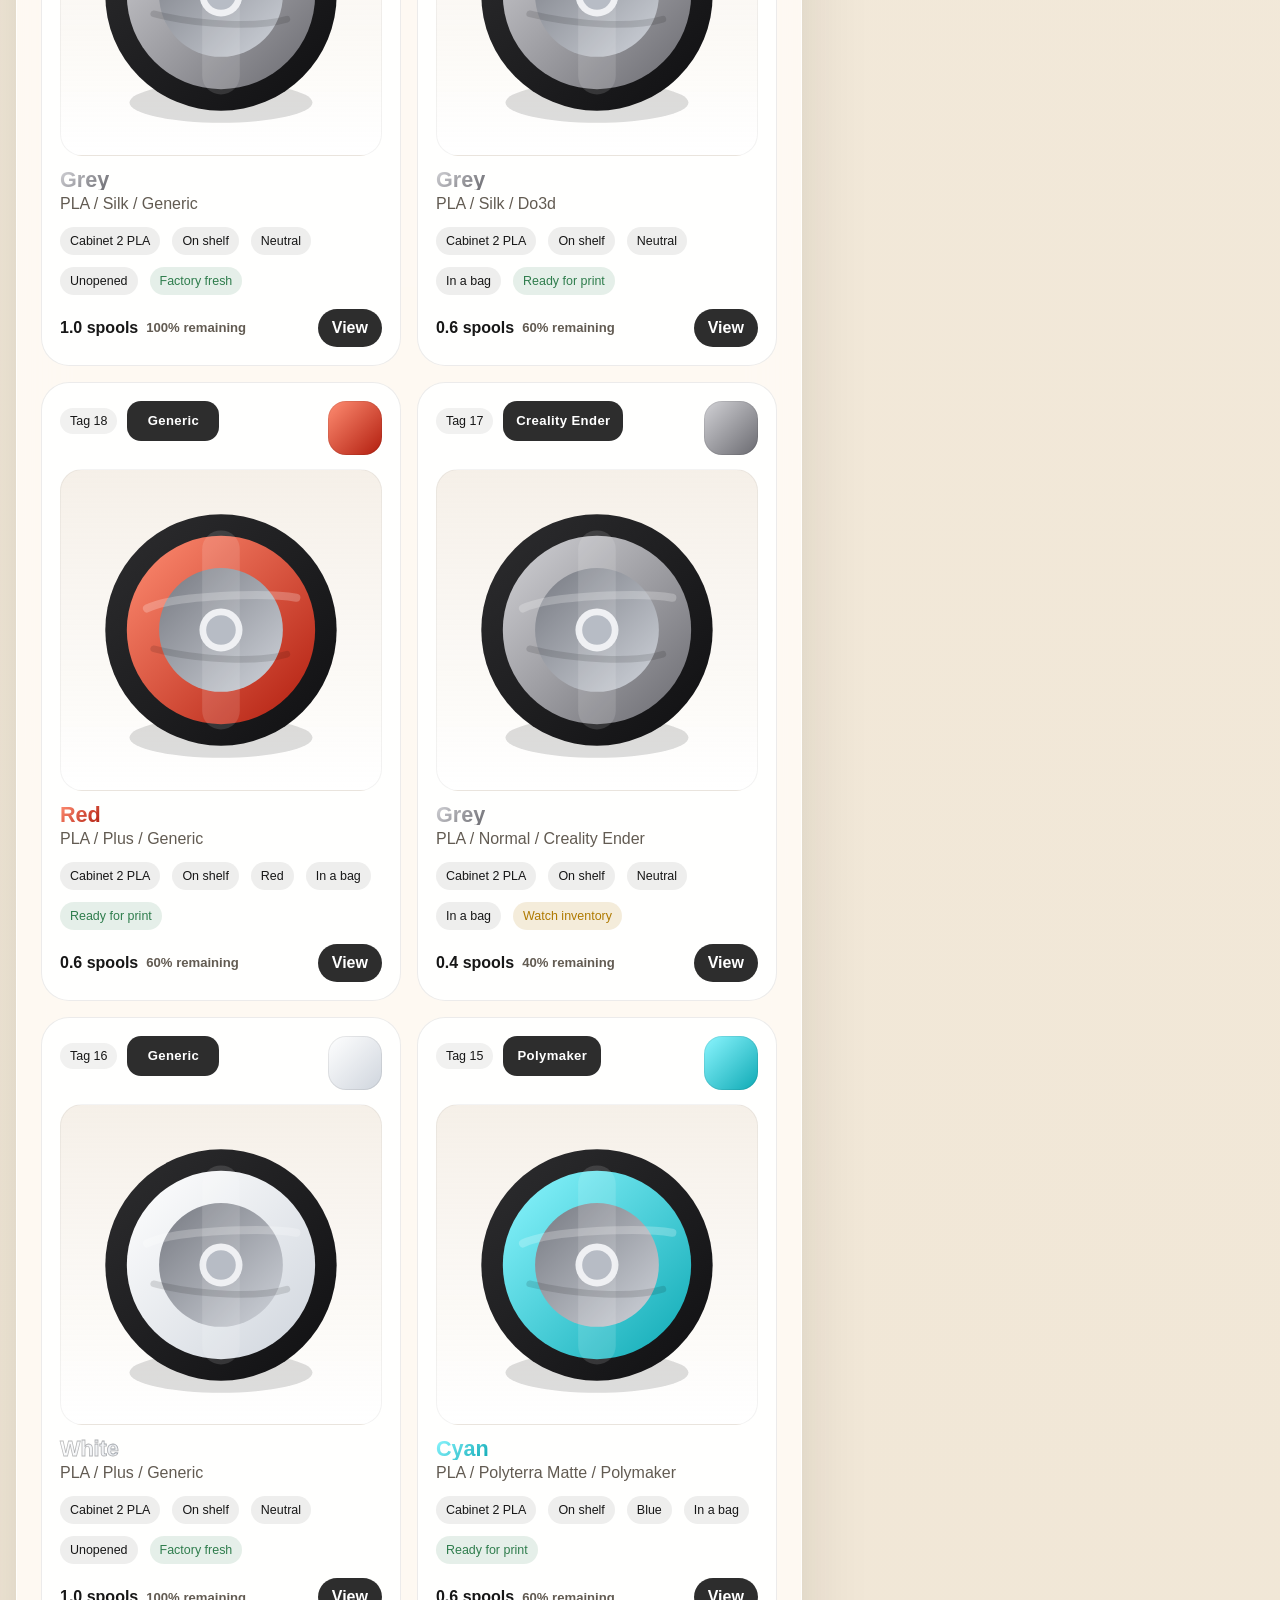
==== commit ad1f719f: "Add files via upload" ====
--- a/index.html
+++ b/index.html
@@ -303,7 +303,10 @@
         <p class="eyebrow">Shop TV mode</p>
         <h2>Prime Movers live board</h2>
       </div>
-      <p class="inventory-subline">Large-screen view for printers, low stock, and best matches.</p>
+      <div class="tv-header-actions">
+        <p class="inventory-subline">Large-screen view for printers, low stock, and best matches.</p>
+        <button class="ghost-button" id="tv-exit-button" type="button">Exit TV mode</button>
+      </div>
     </div>
     <div class="tv-grid">
       <section class="home-block">
--- a/styles.css
+++ b/styles.css
@@ -169,6 +169,13 @@
   gap: 18px;
   margin-bottom: 22px;
 }
+.tv-header-actions {
+  display: flex;
+  align-items: center;
+  justify-content: flex-end;
+  gap: 14px;
+  flex-wrap: wrap;
+}
 .tv-grid {
   display: grid;
   gap: 22px;
@@ -464,12 +471,12 @@
   gap: 10px;
 }
 .mini-home-card .brand-logo {
-  min-width: 0;
-  max-width: 110px;
-  height: 34px;
-  padding: 0 10px;
-  border-radius: 12px;
-  font-size: 0.68rem;
+  min-width: 92px;
+  max-width: 120px;
+  height: 40px;
+  padding: 0 14px;
+  border-radius: 14px;
+  font-size: 0.82rem;
 }
 .mini-home-card .badge {
   justify-self: start;
@@ -594,6 +601,7 @@
 }
 .match-card .brand-logo {
   flex-shrink: 0;
+  align-self: center;
 }
 .match-card .inventory-subline {
   margin: 0;
@@ -651,19 +659,21 @@
   display: inline-flex;
   align-items: center;
   justify-content: center;
-  min-width: 42px;
-  height: 42px;
-  max-width: 132px;
-  padding: 0 12px;
+  min-width: 92px;
+  height: 40px;
+  max-width: 120px;
+  padding: 0 14px;
   border-radius: 14px;
   background: rgba(23, 23, 23, 0.9);
   color: #fff;
-  font-size: 0.74rem;
+  font-size: 0.82rem;
   font-weight: 700;
   letter-spacing: 0.03em;
   white-space: nowrap;
   overflow: hidden;
   text-overflow: ellipsis;
+  text-align: center;
+  line-height: 1;
 }
 .printer-card h3 {
   margin-bottom: 12px;
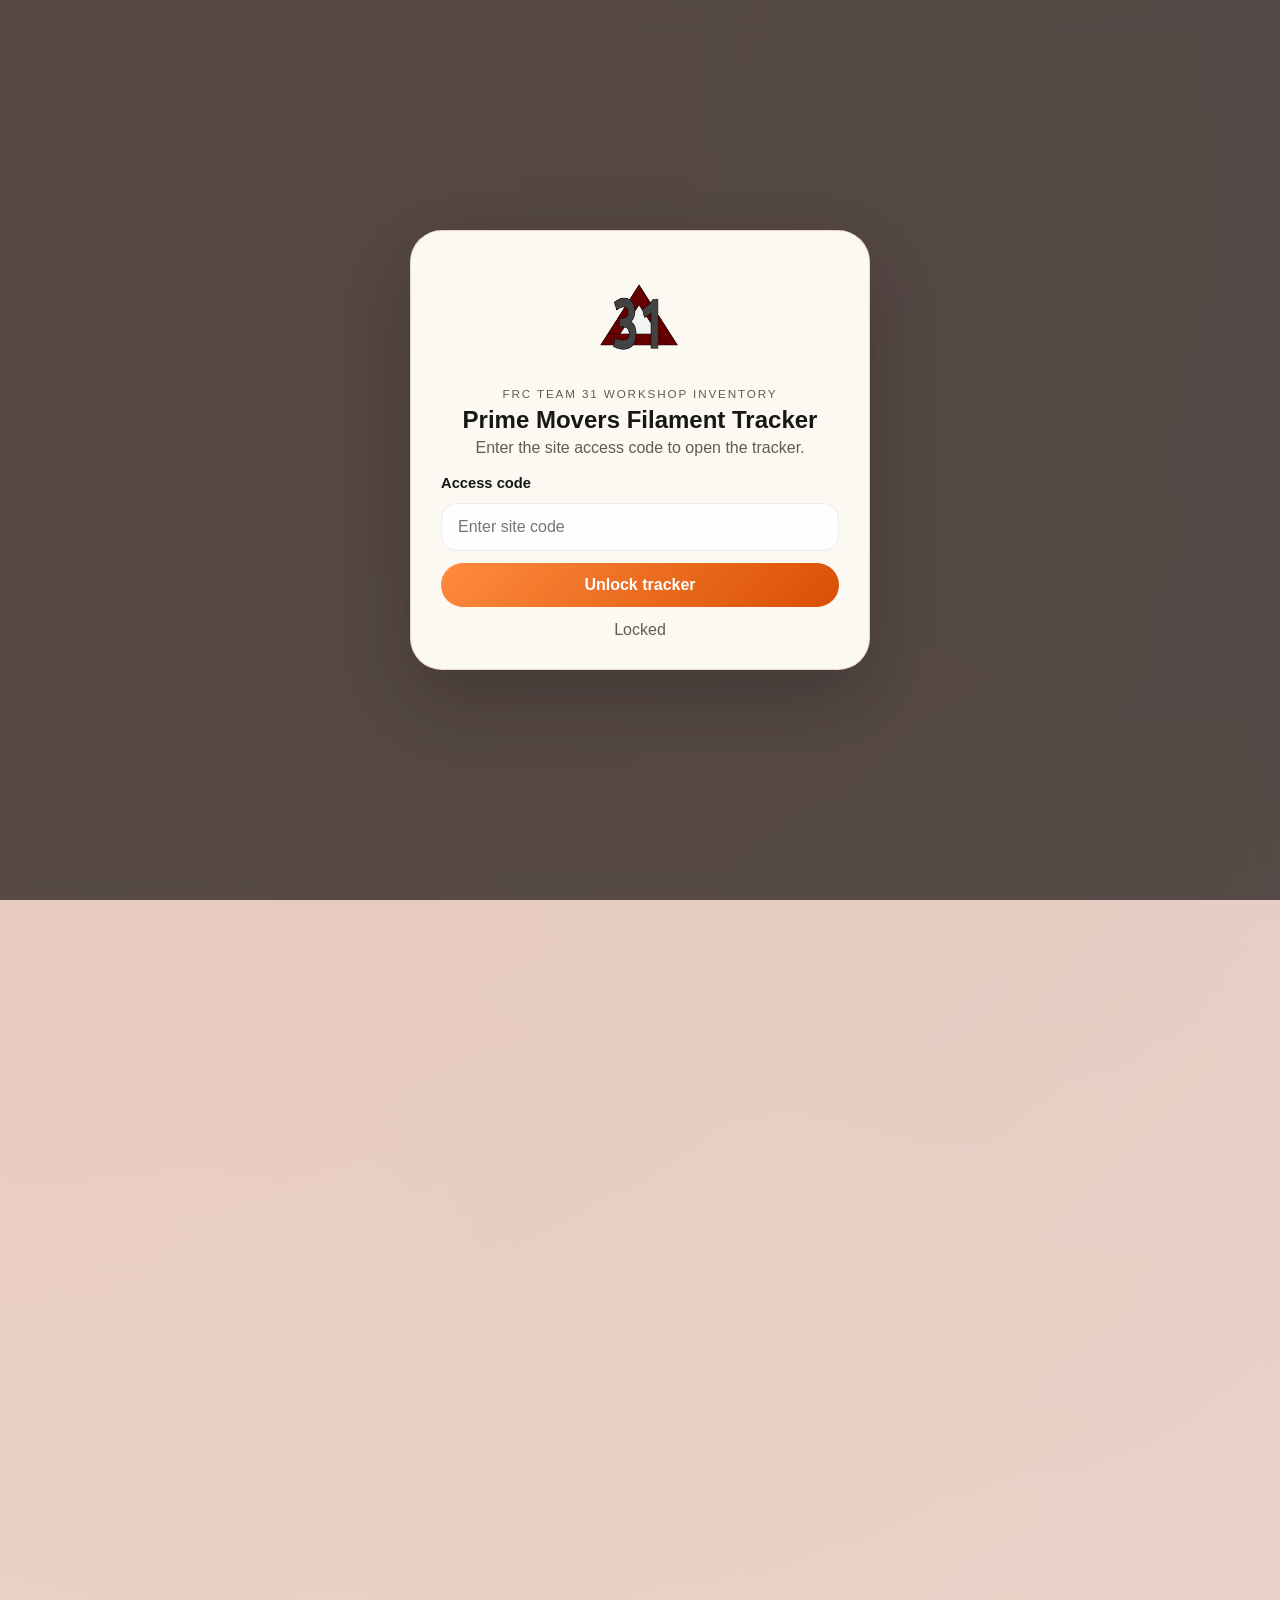
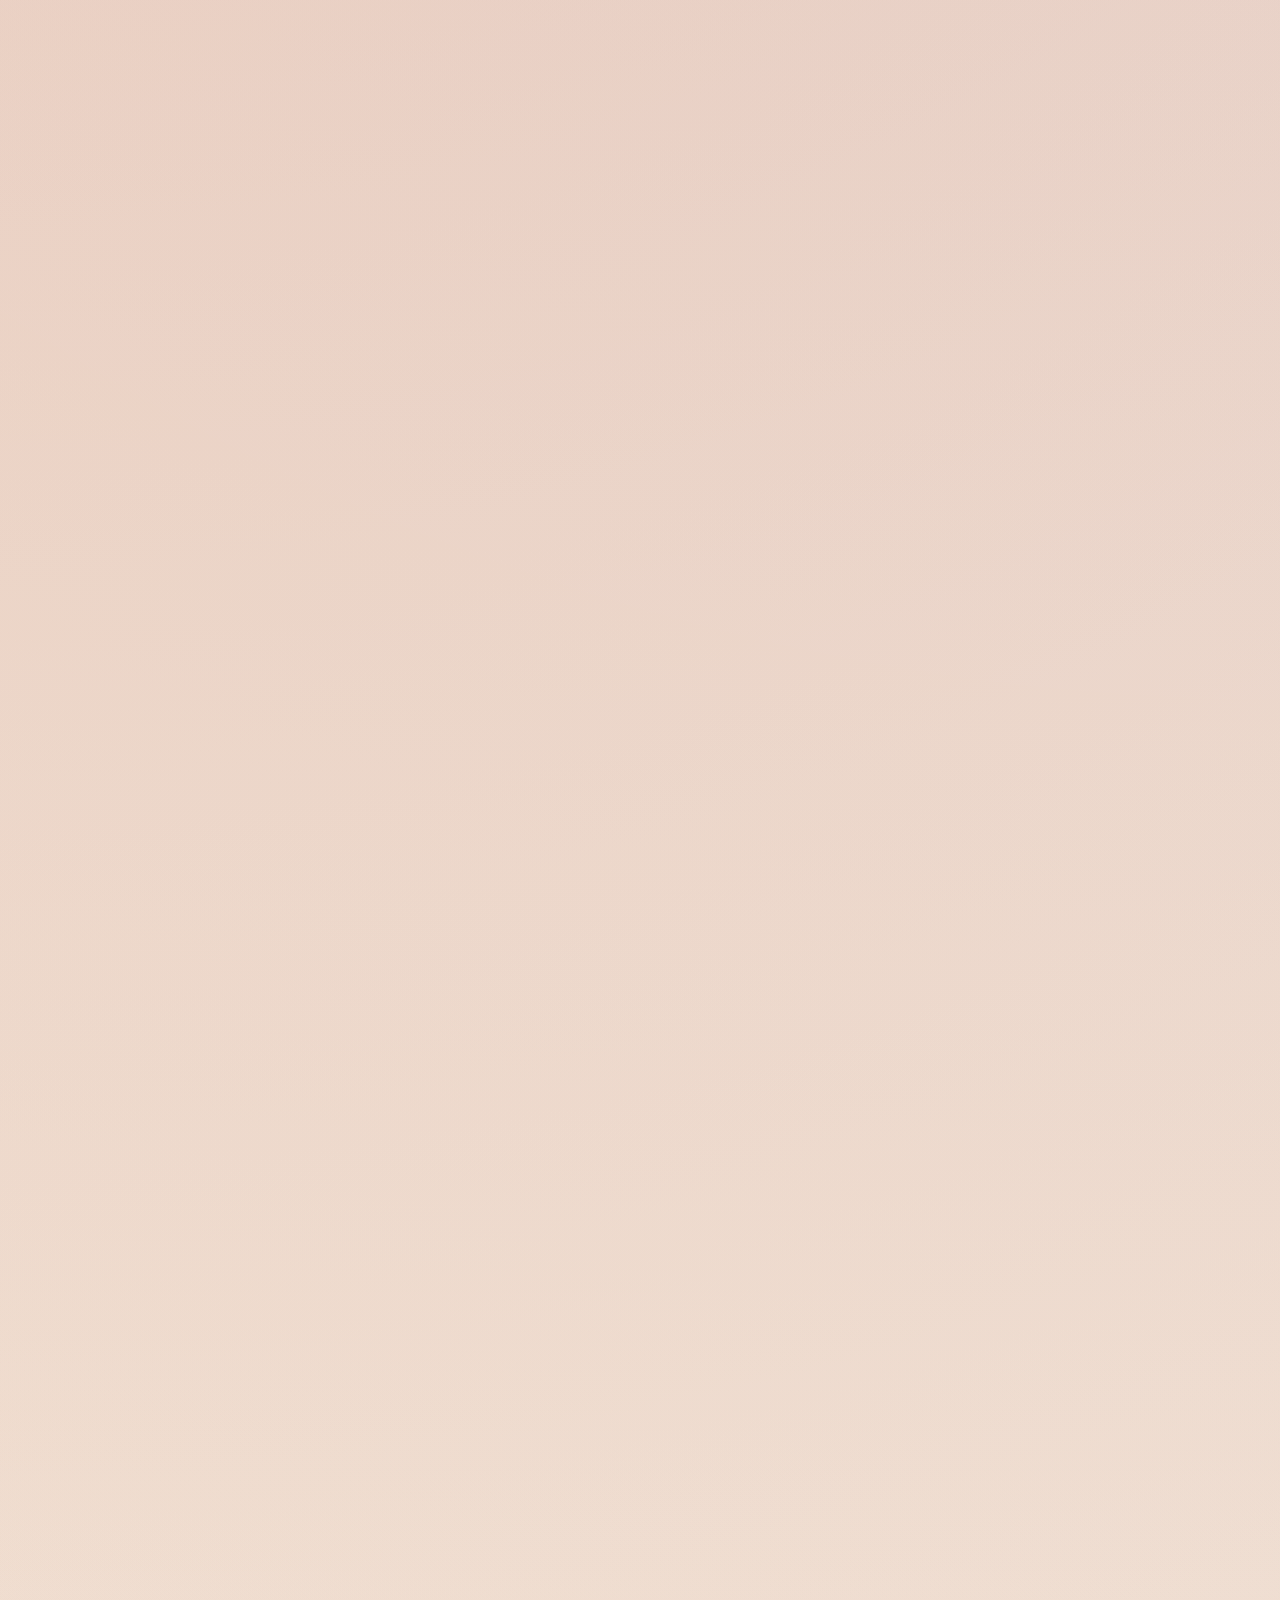
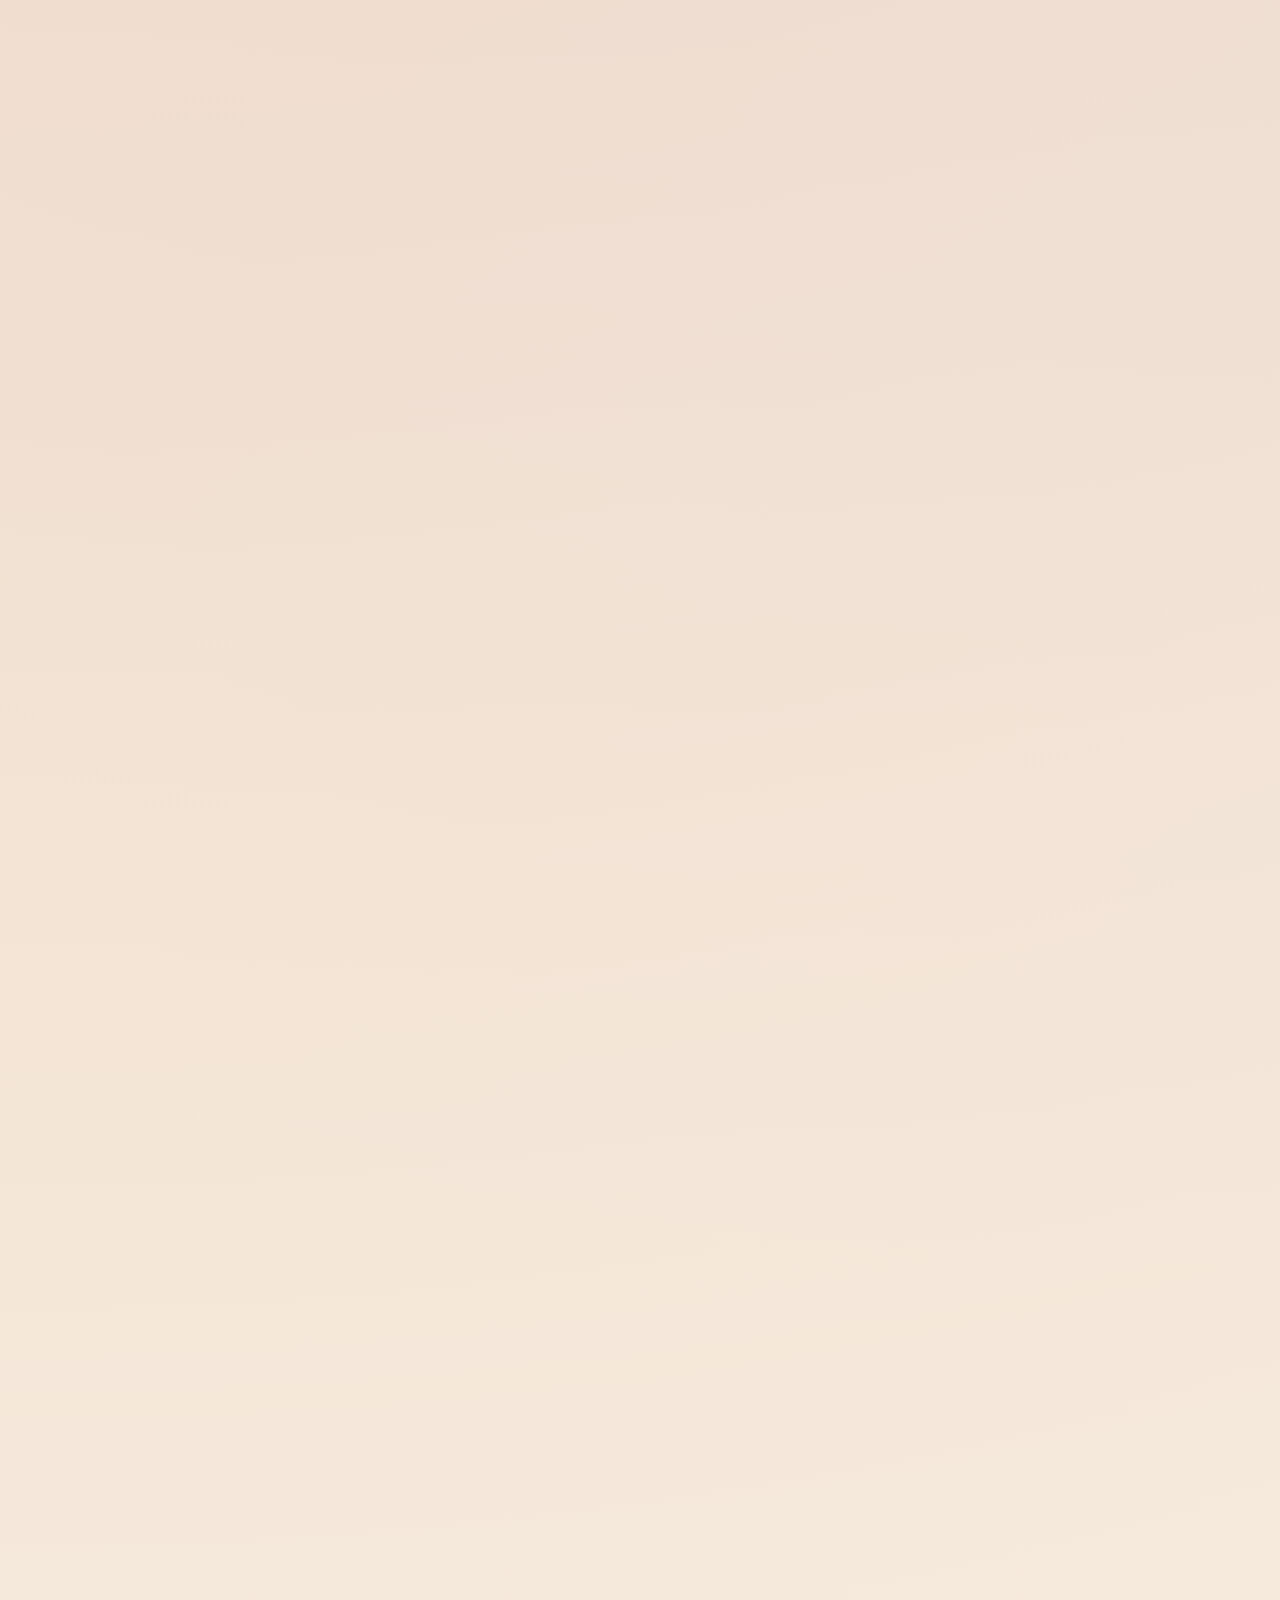
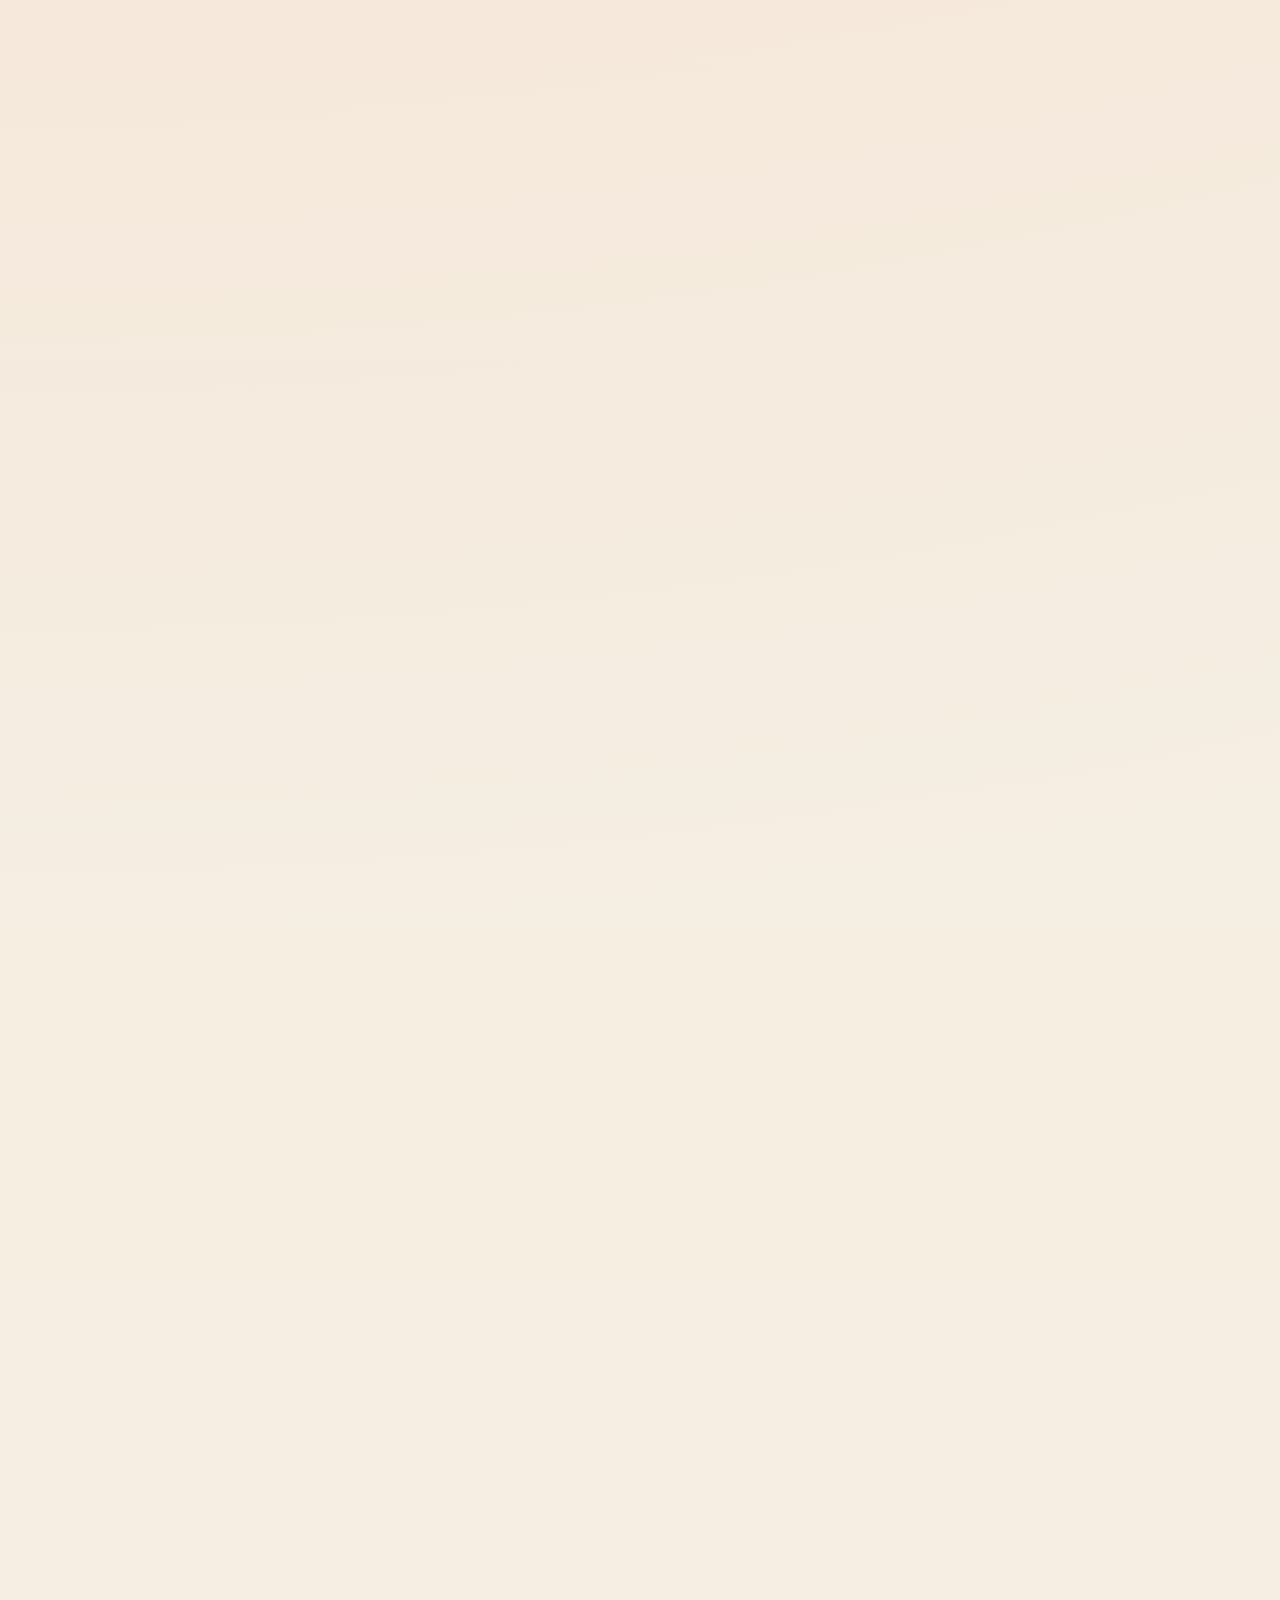
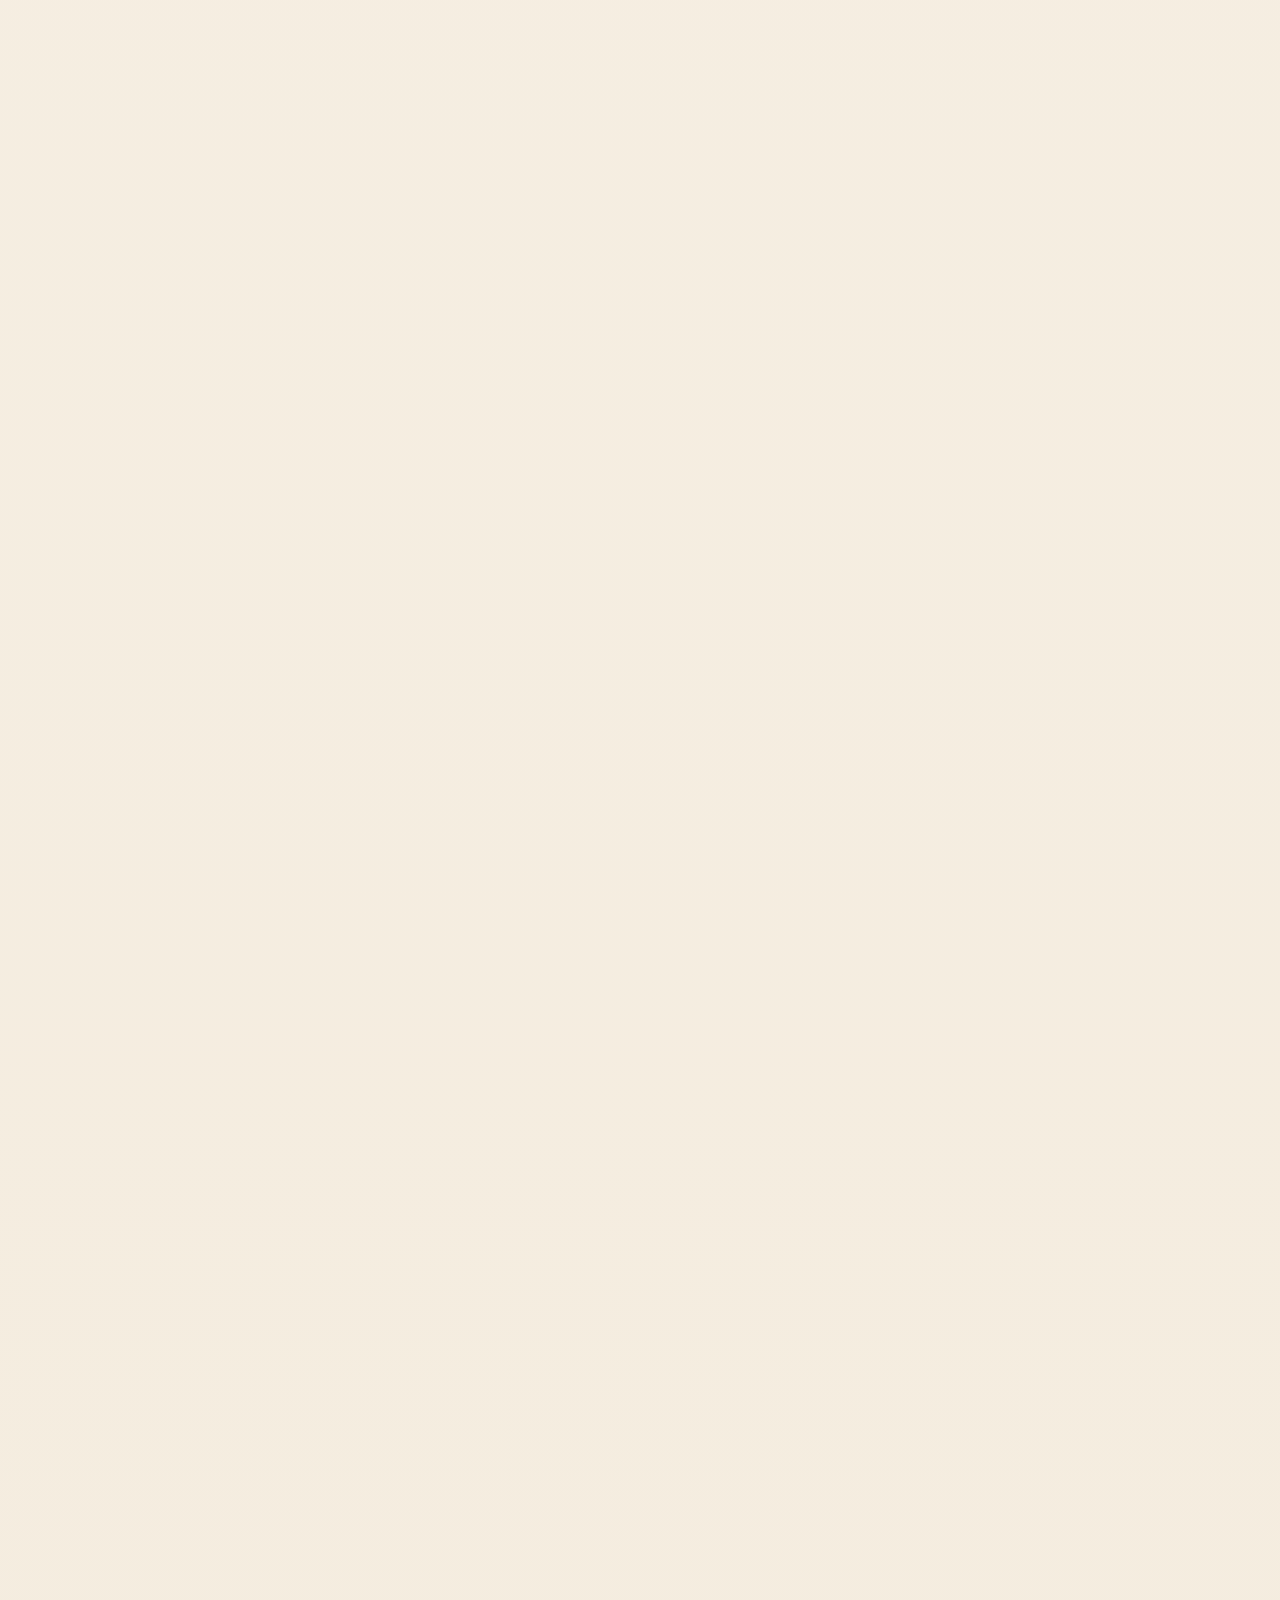
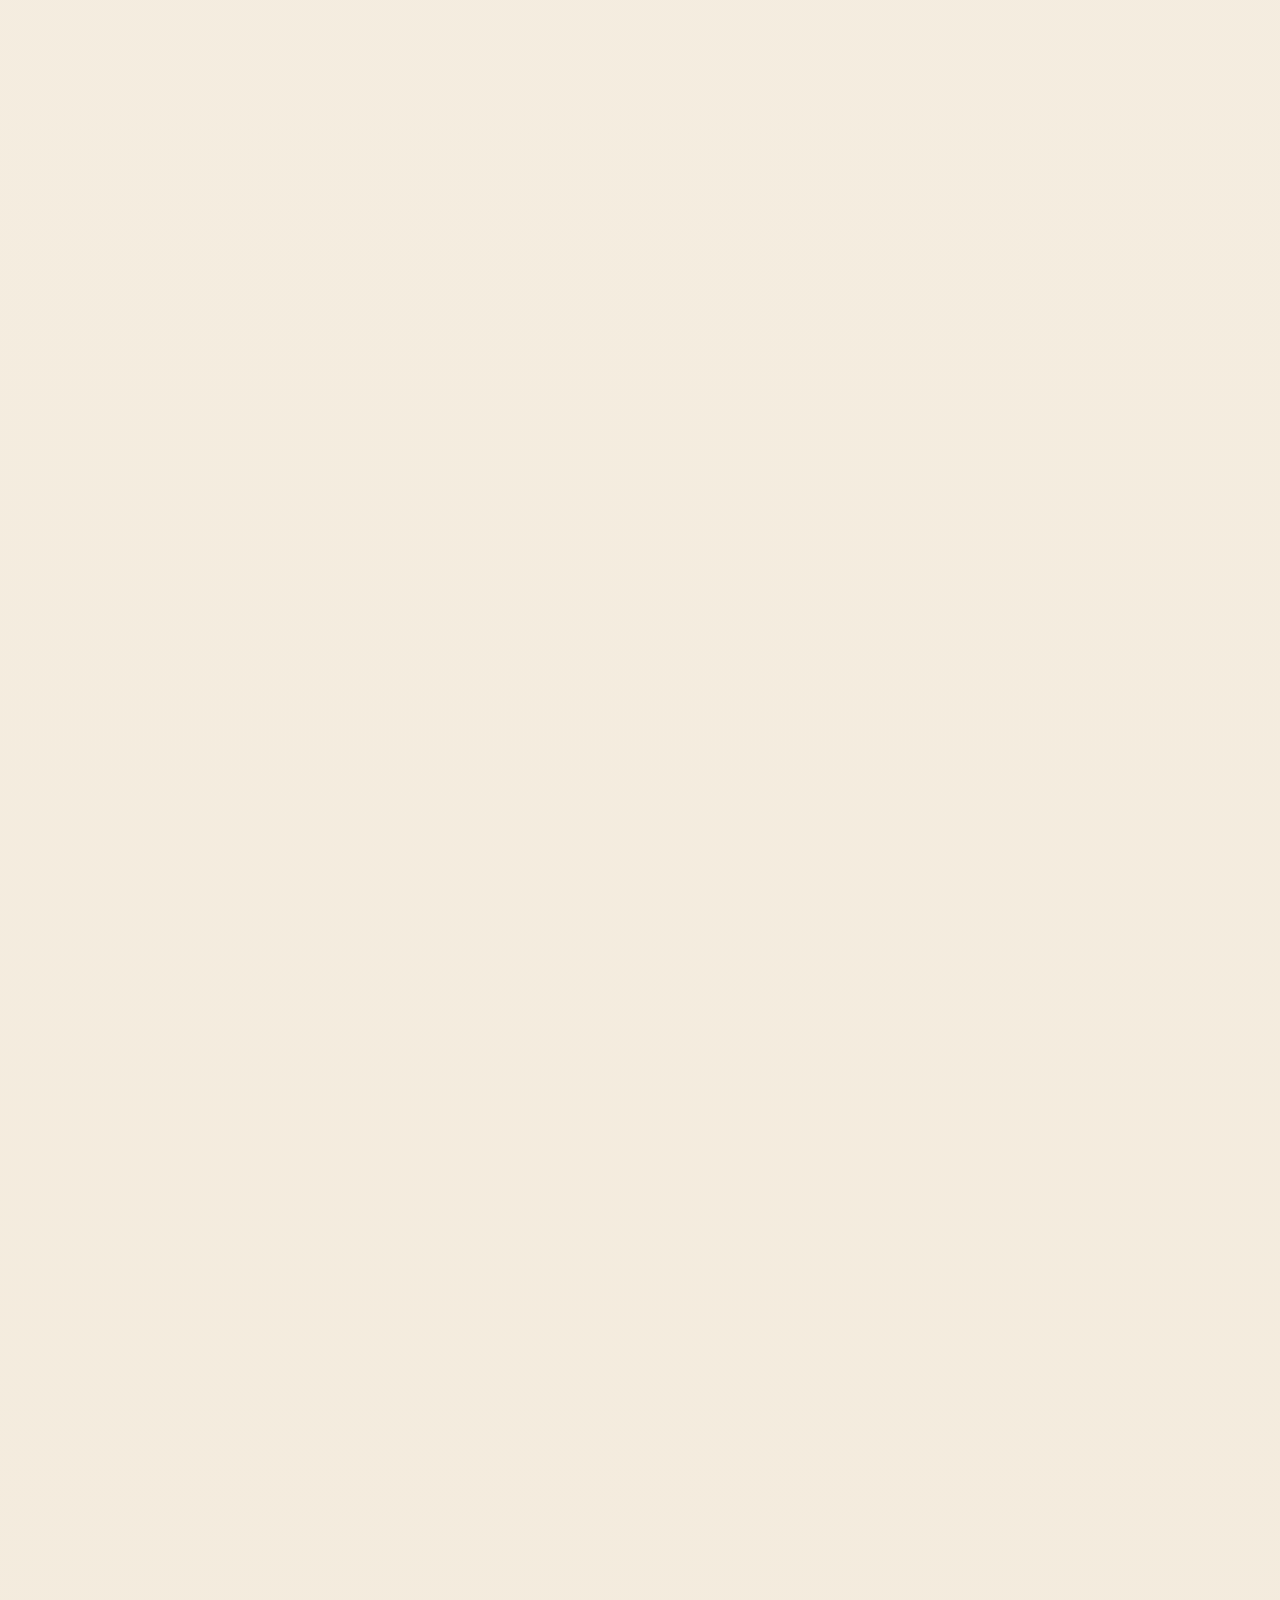
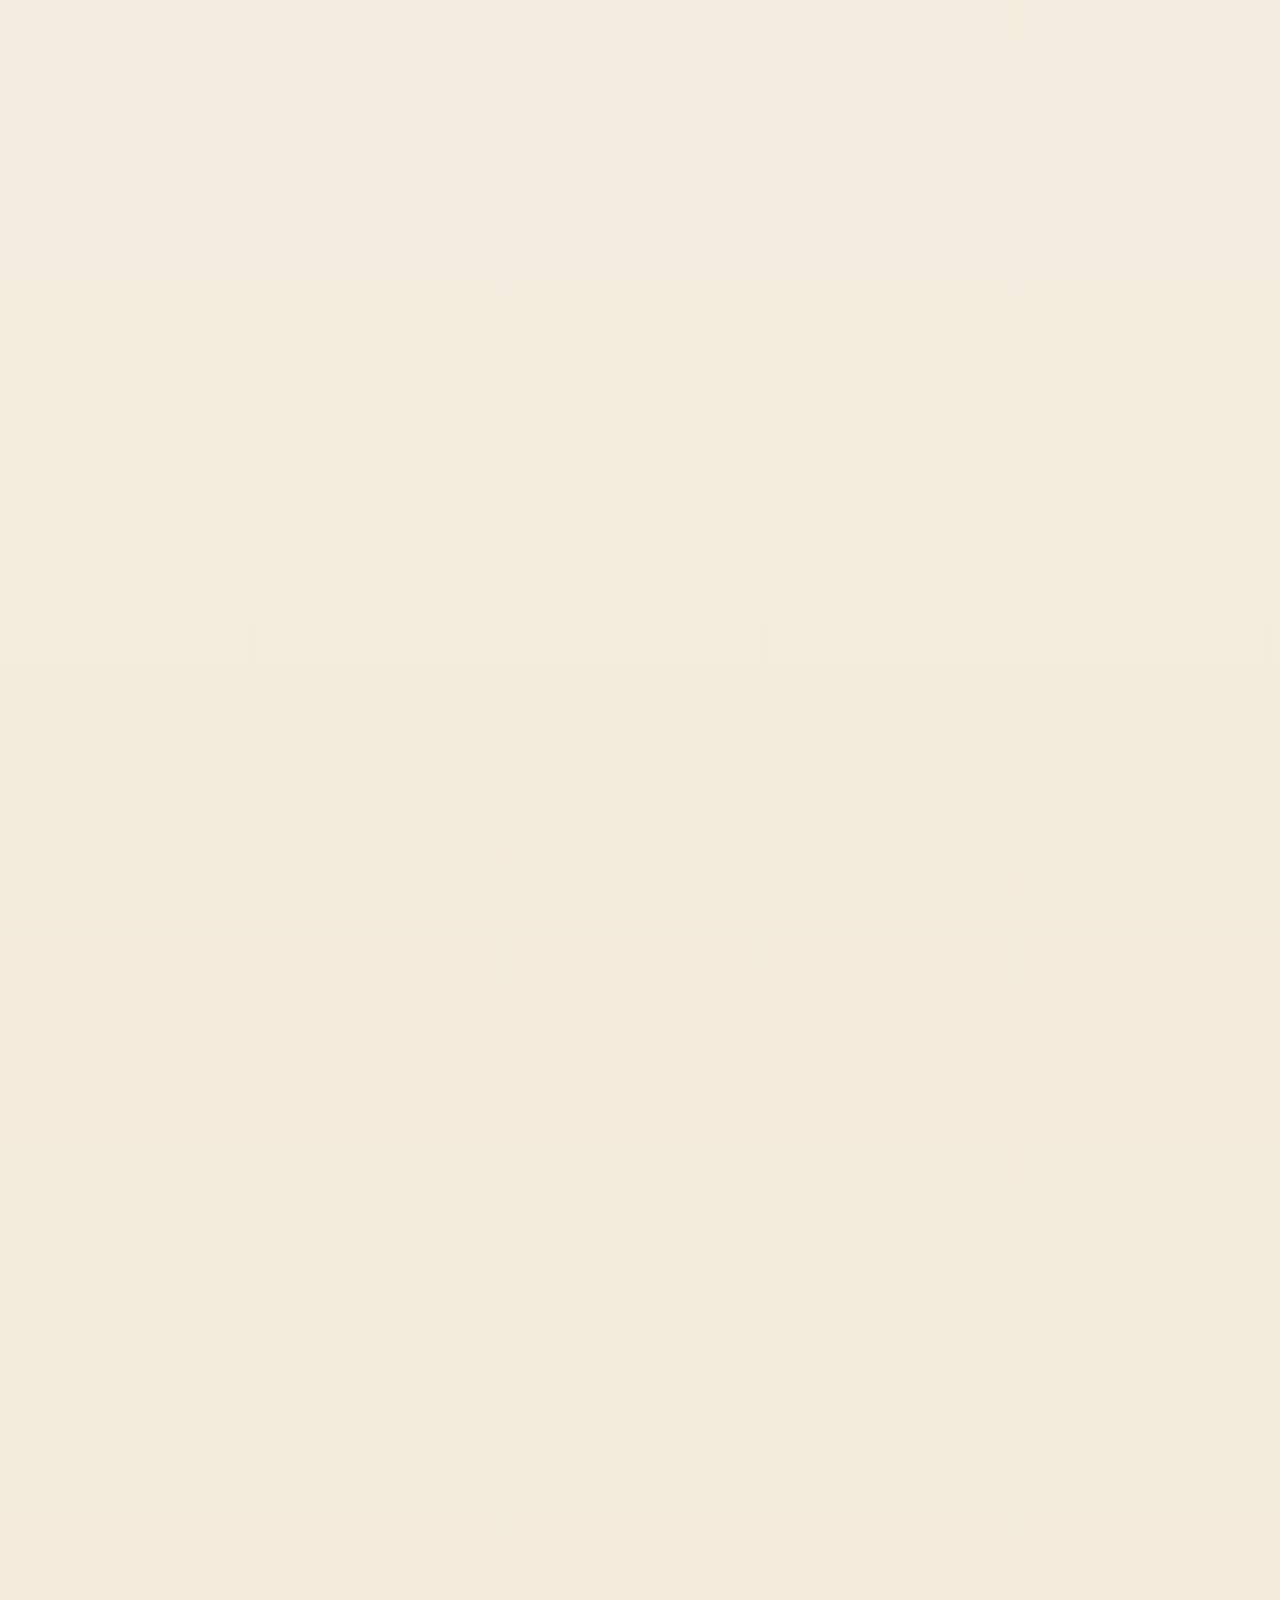
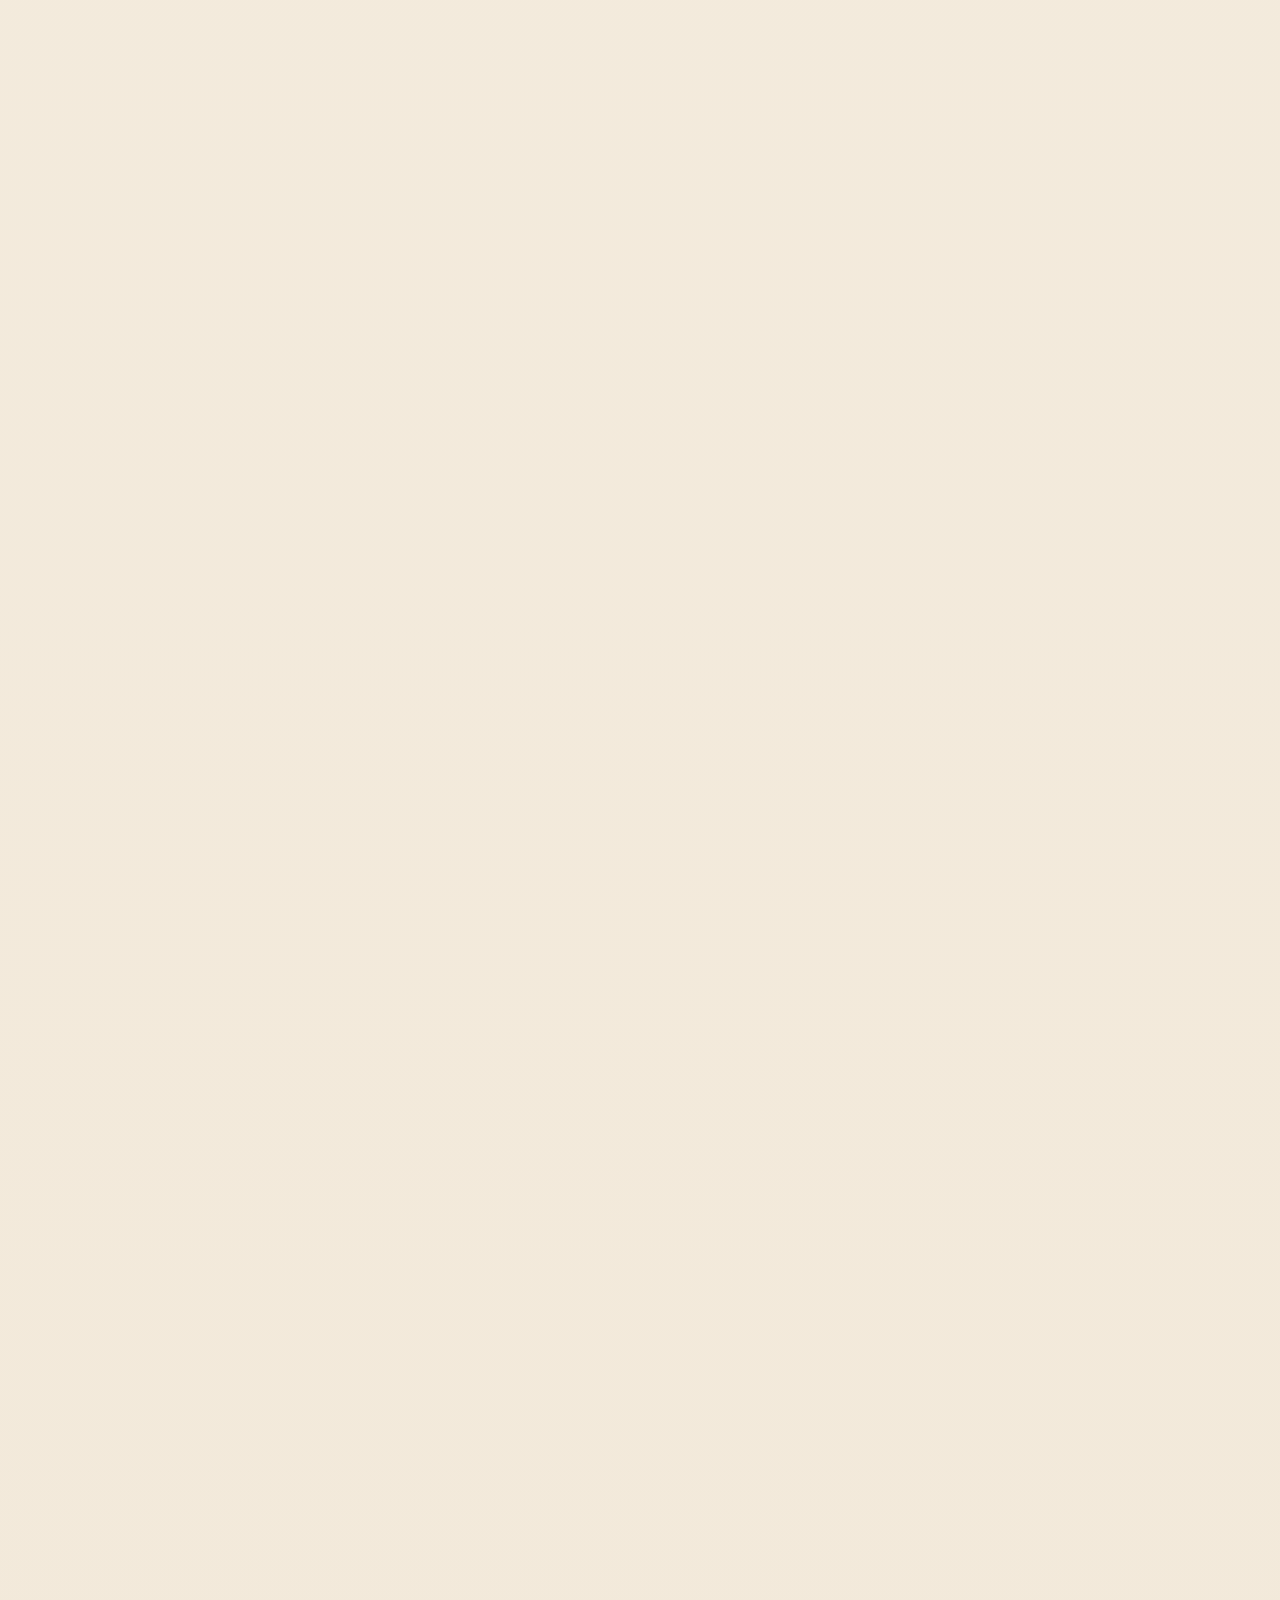
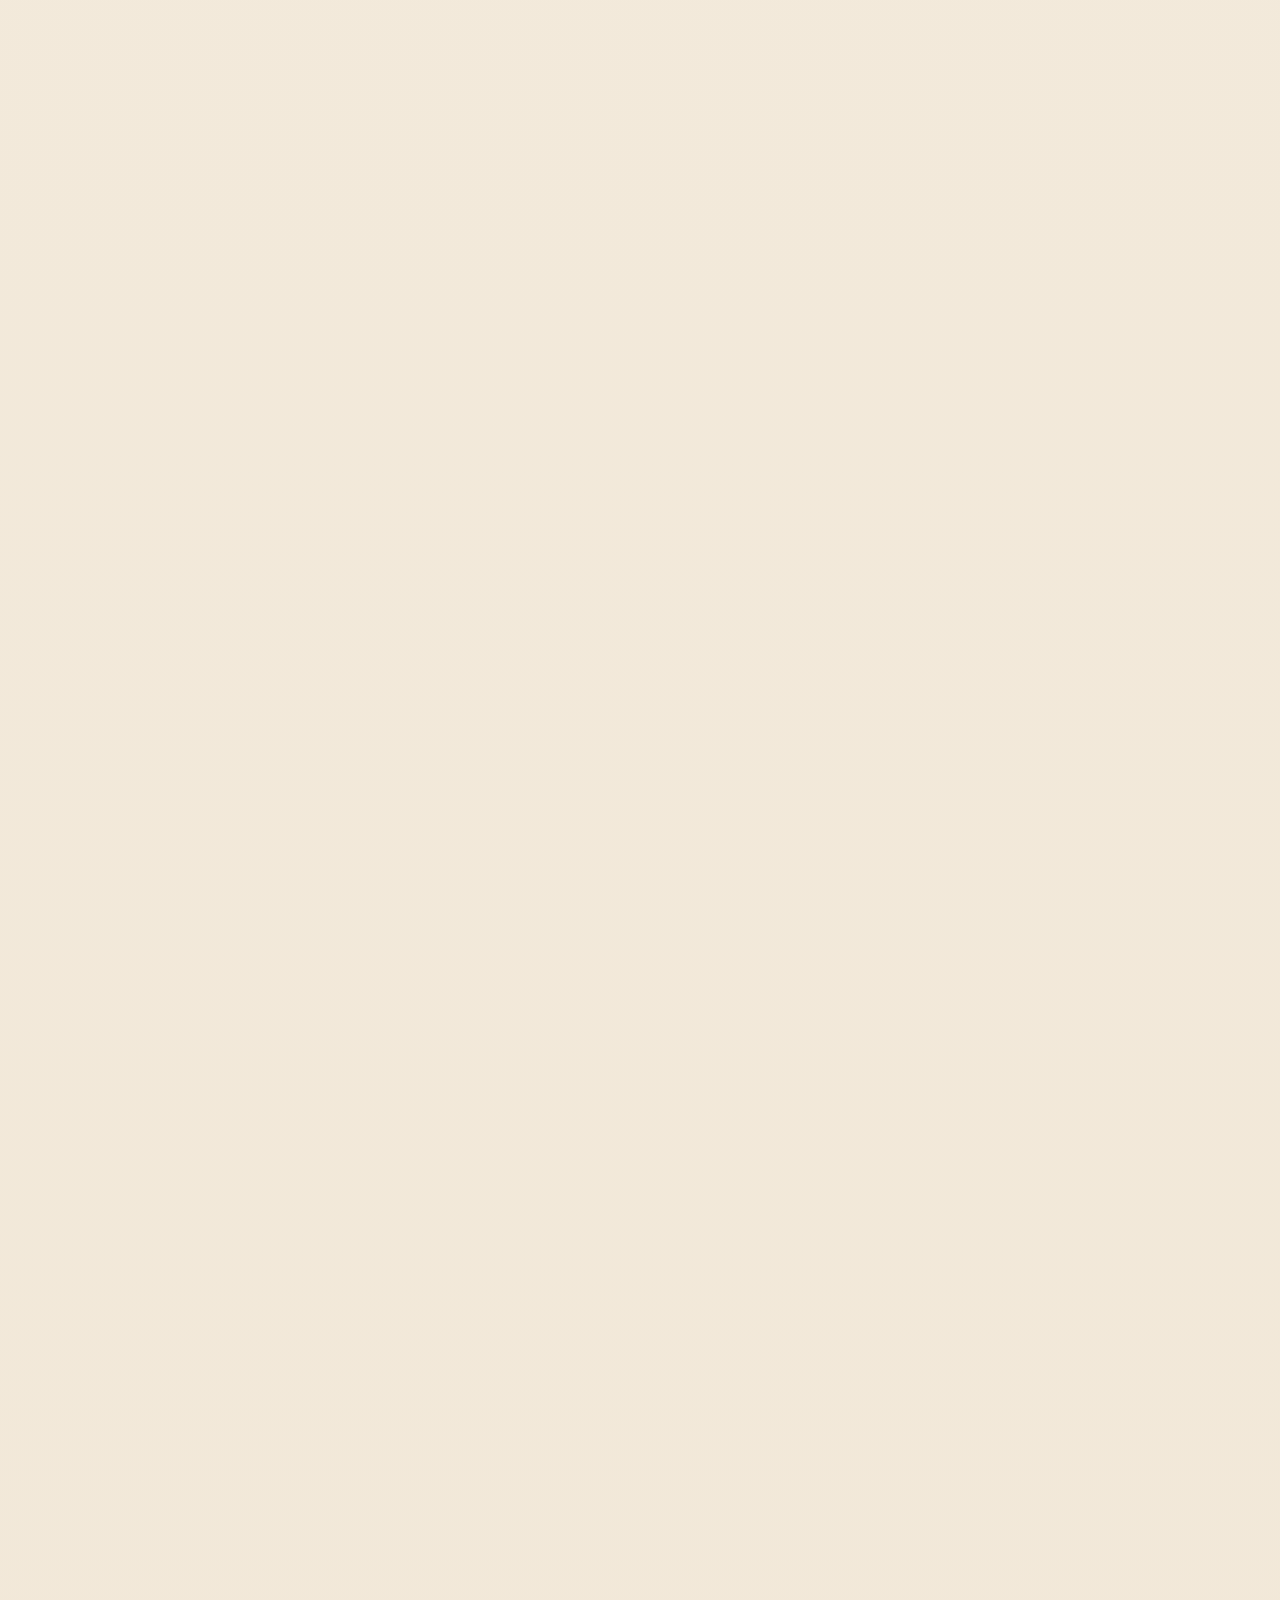
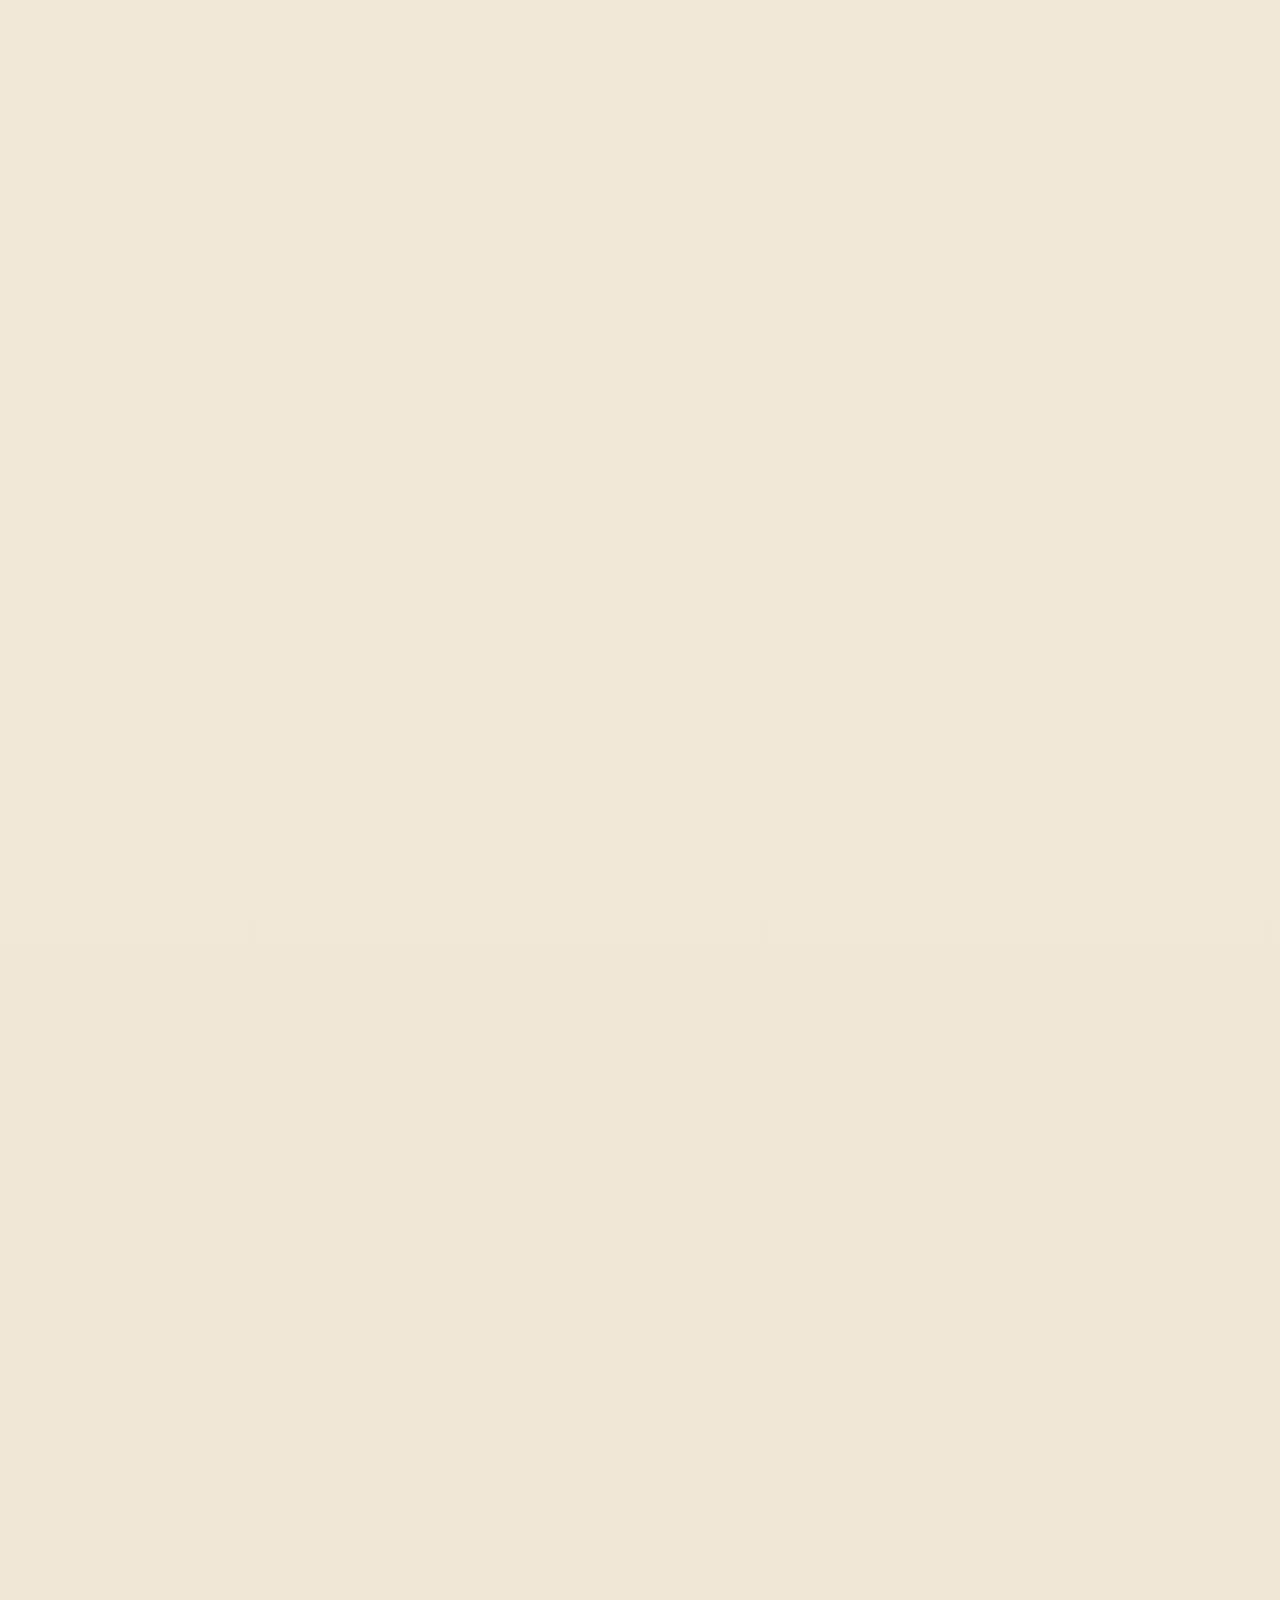
==== commit d4a5643e: "Add files via upload" ====
--- a/index.html
+++ b/index.html
@@ -22,23 +22,38 @@
     }());
   </script>
   <link rel="stylesheet" href="styles.css">
-</head>
-<body>
-  <button class="ghost-button floating-home" id="home-button" type="button">Home</button>
-  <div class="app-shell">
-    <header class="hero">
-      <nav class="topbar">
+  </head>
+  <body>
+    <div class="site-lock-screen" id="site-lock-screen" hidden>
+      <div class="site-lock-card">
+        <img class="site-lock-logo" src="team31-logo.png" alt="Team 31 logo">
+        <p class="eyebrow">FRC Team 31 Workshop Inventory</p>
+        <h2>Prime Movers Filament Tracker</h2>
+        <p class="site-lock-copy">Enter the site access code to open the tracker.</p>
+        <form class="site-lock-form" id="site-lock-form">
+          <label for="site-lock-input">Access code</label>
+          <input id="site-lock-input" type="password" inputmode="numeric" autocomplete="current-password" placeholder="Enter site code">
+          <button class="primary-button" type="submit">Unlock tracker</button>
+        </form>
+        <p class="site-lock-status" id="site-lock-status">Locked</p>
+      </div>
+    </div>
+    <button class="ghost-button floating-home" id="home-button" type="button">Home</button>
+    <div class="app-shell">
+      <header class="hero">
+        <nav class="topbar">
         <div class="topbar-brand">
           <img class="team-logo" src="team31-logo.png" alt="Team 31 logo">
           <div>
           <p class="eyebrow">FRC Team 31 Workshop Inventory</p>
           <h1>Prime Movers Filament Tracker</h1>
           </div>
-        </div>
-        <div class="topbar-actions">
-          <button class="ghost-button" id="tv-mode-button" type="button">TV mode off</button>
-          <button class="ghost-button" id="admin-mode-button" type="button">Admin locked</button>
-          <label class="theme-picker" for="theme-select">
+          </div>
+          <div class="topbar-actions">
+            <button class="ghost-button" id="site-lock-button" type="button">Site locked</button>
+            <button class="ghost-button" id="tv-mode-button" type="button">TV mode off</button>
+            <button class="ghost-button" id="admin-mode-button" type="button">Admin locked</button>
+            <label class="theme-picker" for="theme-select">
             <span>Theme</span>
             <select id="theme-select">
               <option value="light">Light</option>
--- a/styles.css
+++ b/styles.css
@@ -76,8 +76,72 @@
   color: var(--ink);
   background: var(--body-gradient);
 }
+[data-site-locked="on"] {
+  overflow: hidden;
+}
 button, input { font: inherit; }
 .app-shell { width: calc(100% - 32px); margin: 20px auto; }
+.site-lock-screen {
+  position: fixed;
+  inset: 0;
+  z-index: 50;
+  display: grid;
+  place-items: center;
+  padding: 24px;
+  background: rgba(11, 7, 7, 0.66);
+  backdrop-filter: blur(12px);
+}
+.site-lock-card {
+  width: min(460px, calc(100vw - 32px));
+  padding: 30px;
+  border-radius: 32px;
+  background: rgba(255, 251, 245, 0.98);
+  border: 1px solid rgba(112, 36, 22, 0.16);
+  box-shadow: 0 30px 80px rgba(17, 9, 7, 0.28);
+  text-align: center;
+}
+.site-lock-logo {
+  width: 112px;
+  height: 112px;
+  object-fit: contain;
+  margin: 0 auto 14px;
+  display: block;
+}
+.site-lock-copy {
+  margin: 0 0 18px;
+  color: var(--muted);
+}
+.site-lock-form {
+  display: grid;
+  gap: 12px;
+  text-align: left;
+}
+.site-lock-form label {
+  font-size: 0.92rem;
+  font-weight: 700;
+}
+.site-lock-form input {
+  width: 100%;
+  border: 1px solid var(--line);
+  border-radius: 16px;
+  padding: 14px 16px;
+  background: rgba(255,255,255,0.9);
+  outline: none;
+}
+.site-lock-form input:focus {
+  border-color: rgba(217, 79, 4, 0.55);
+  box-shadow: 0 0 0 4px rgba(217, 79, 4, 0.12);
+}
+.site-lock-status {
+  margin: 14px 0 0;
+  color: var(--muted);
+}
+[data-site-locked="on"] .app-shell,
+[data-site-locked="on"] .floating-home,
+[data-site-locked="on"] .tv-board {
+  visibility: hidden;
+  pointer-events: none;
+}
 .hero, .catalog-panel, .detail-panel {
   backdrop-filter: blur(24px);
   background: var(--panel);
@@ -594,10 +658,12 @@
   align-items: center;
   gap: 12px;
   min-width: 0;
+  flex-wrap: wrap;
 }
 .match-card-head .filament-name {
   min-width: 0;
   line-height: 1.08;
+  flex: 1 1 180px;
 }
 .match-card .brand-logo {
   flex-shrink: 0;
@@ -1420,6 +1486,37 @@
   margin-top: 18px;
   justify-content: flex-end;
 }
+.site-lock-screen h2 {
+  margin: 0 0 8px;
+}
+[data-theme="dark"] .site-lock-card {
+  background: #1b2028;
+  border-color: rgba(255, 255, 255, 0.1);
+  color: #ffffff;
+}
+[data-theme="dark"] .site-lock-copy,
+[data-theme="dark"] .site-lock-status {
+  color: #d8d3cb;
+}
+[data-theme="dark"] .site-lock-form input {
+  background: rgba(255,255,255,0.08);
+  color: #ffffff;
+  border-color: rgba(255,255,255,0.12);
+}
+[data-theme="team31"] .site-lock-card {
+  background: linear-gradient(180deg, rgba(89, 8, 8, 0.98), rgba(58, 4, 4, 0.97));
+  border-color: rgba(255, 233, 228, 0.14);
+  color: #fff7f4;
+}
+[data-theme="team31"] .site-lock-copy,
+[data-theme="team31"] .site-lock-status {
+  color: rgba(255, 234, 229, 0.84);
+}
+[data-theme="team31"] .site-lock-form input {
+  background: rgba(255, 249, 246, 0.98);
+  color: #5f0a0a;
+  border-color: rgba(255, 233, 228, 0.14);
+}
 .amount-module strong {
   display: block;
   margin-top: 4px;
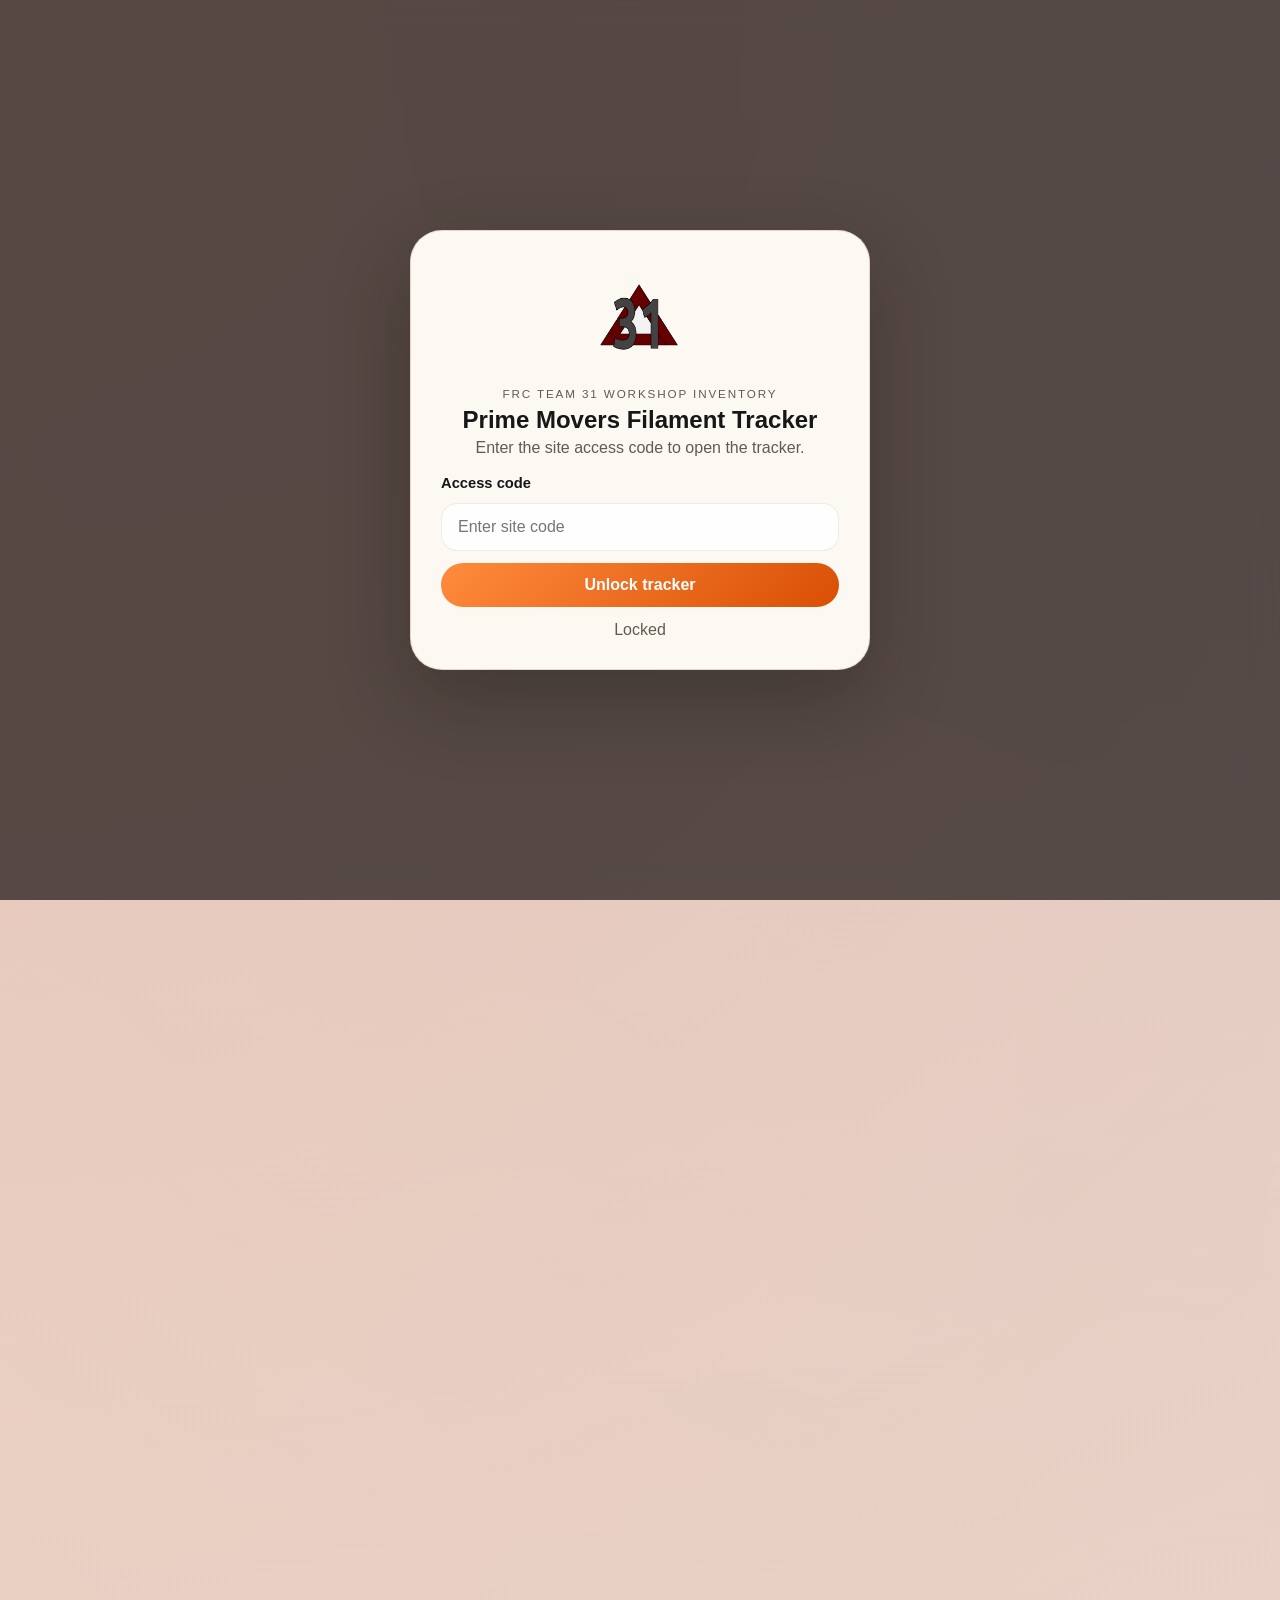
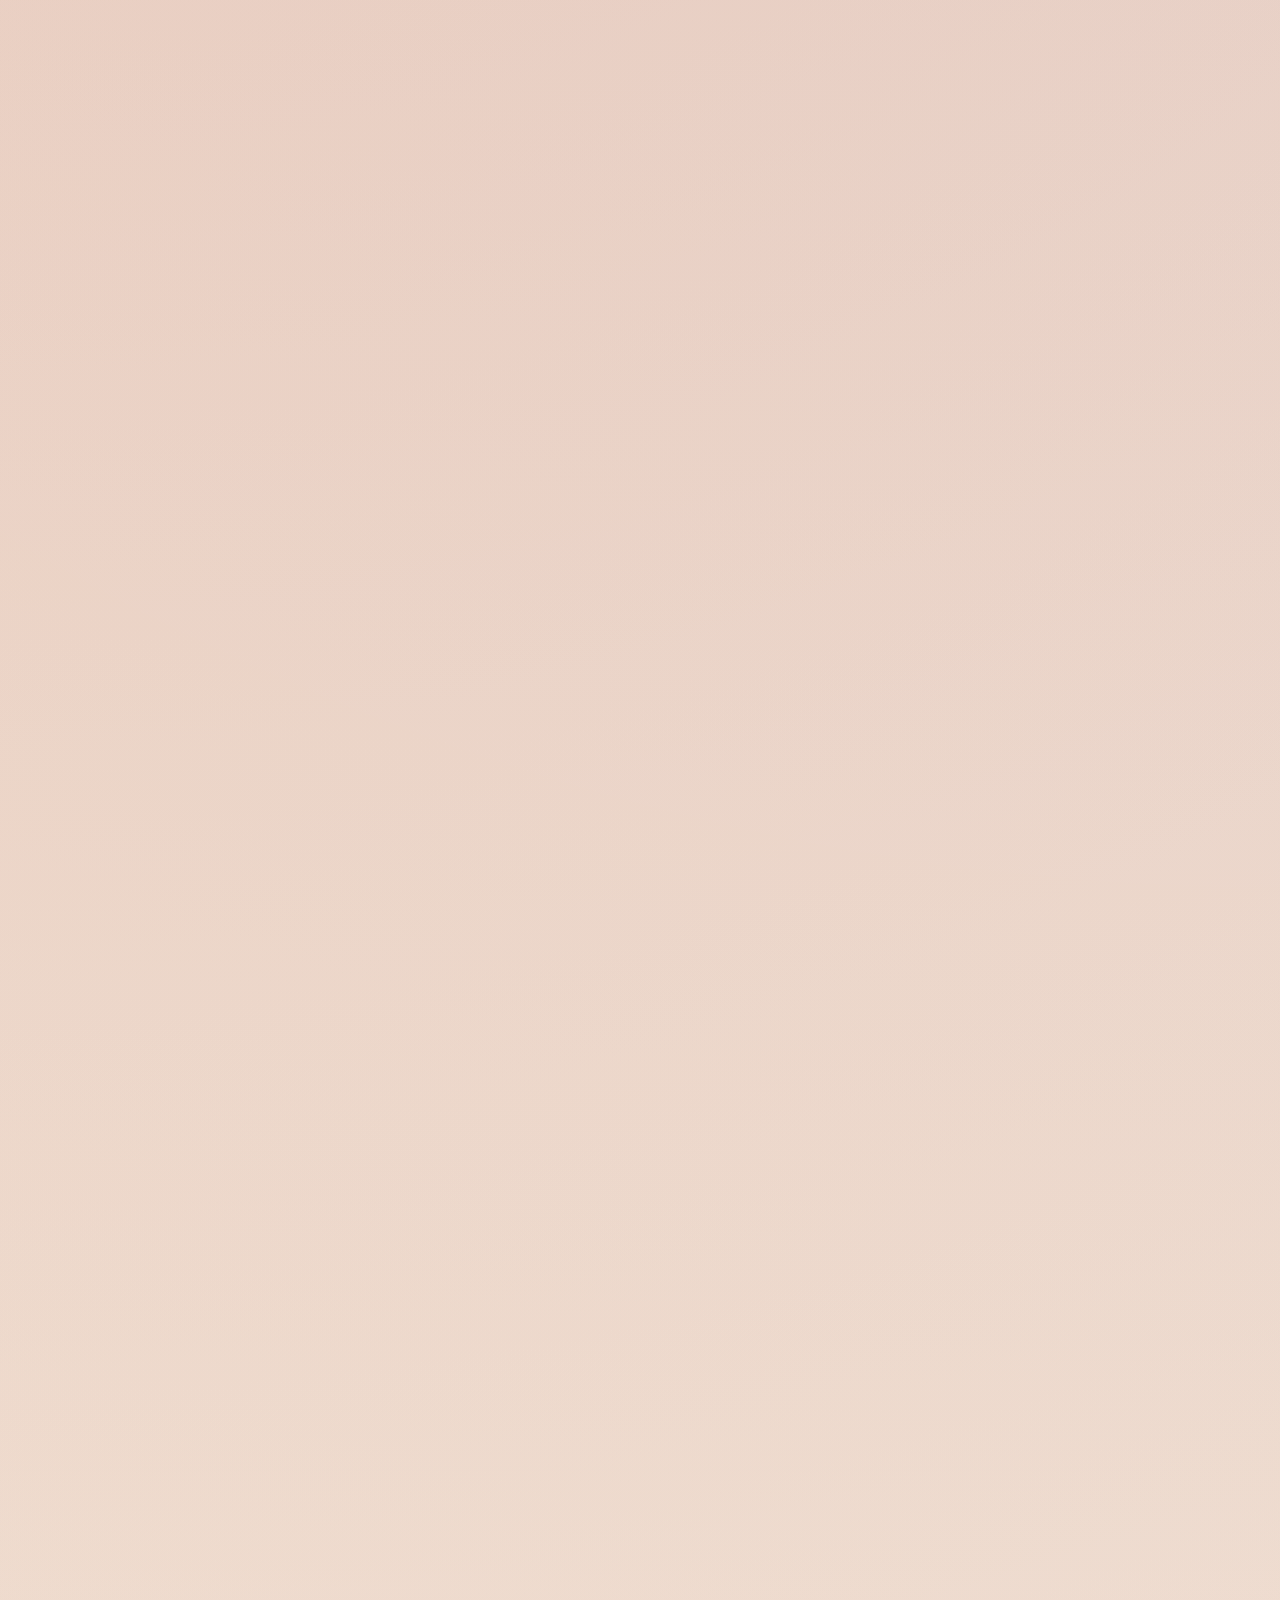
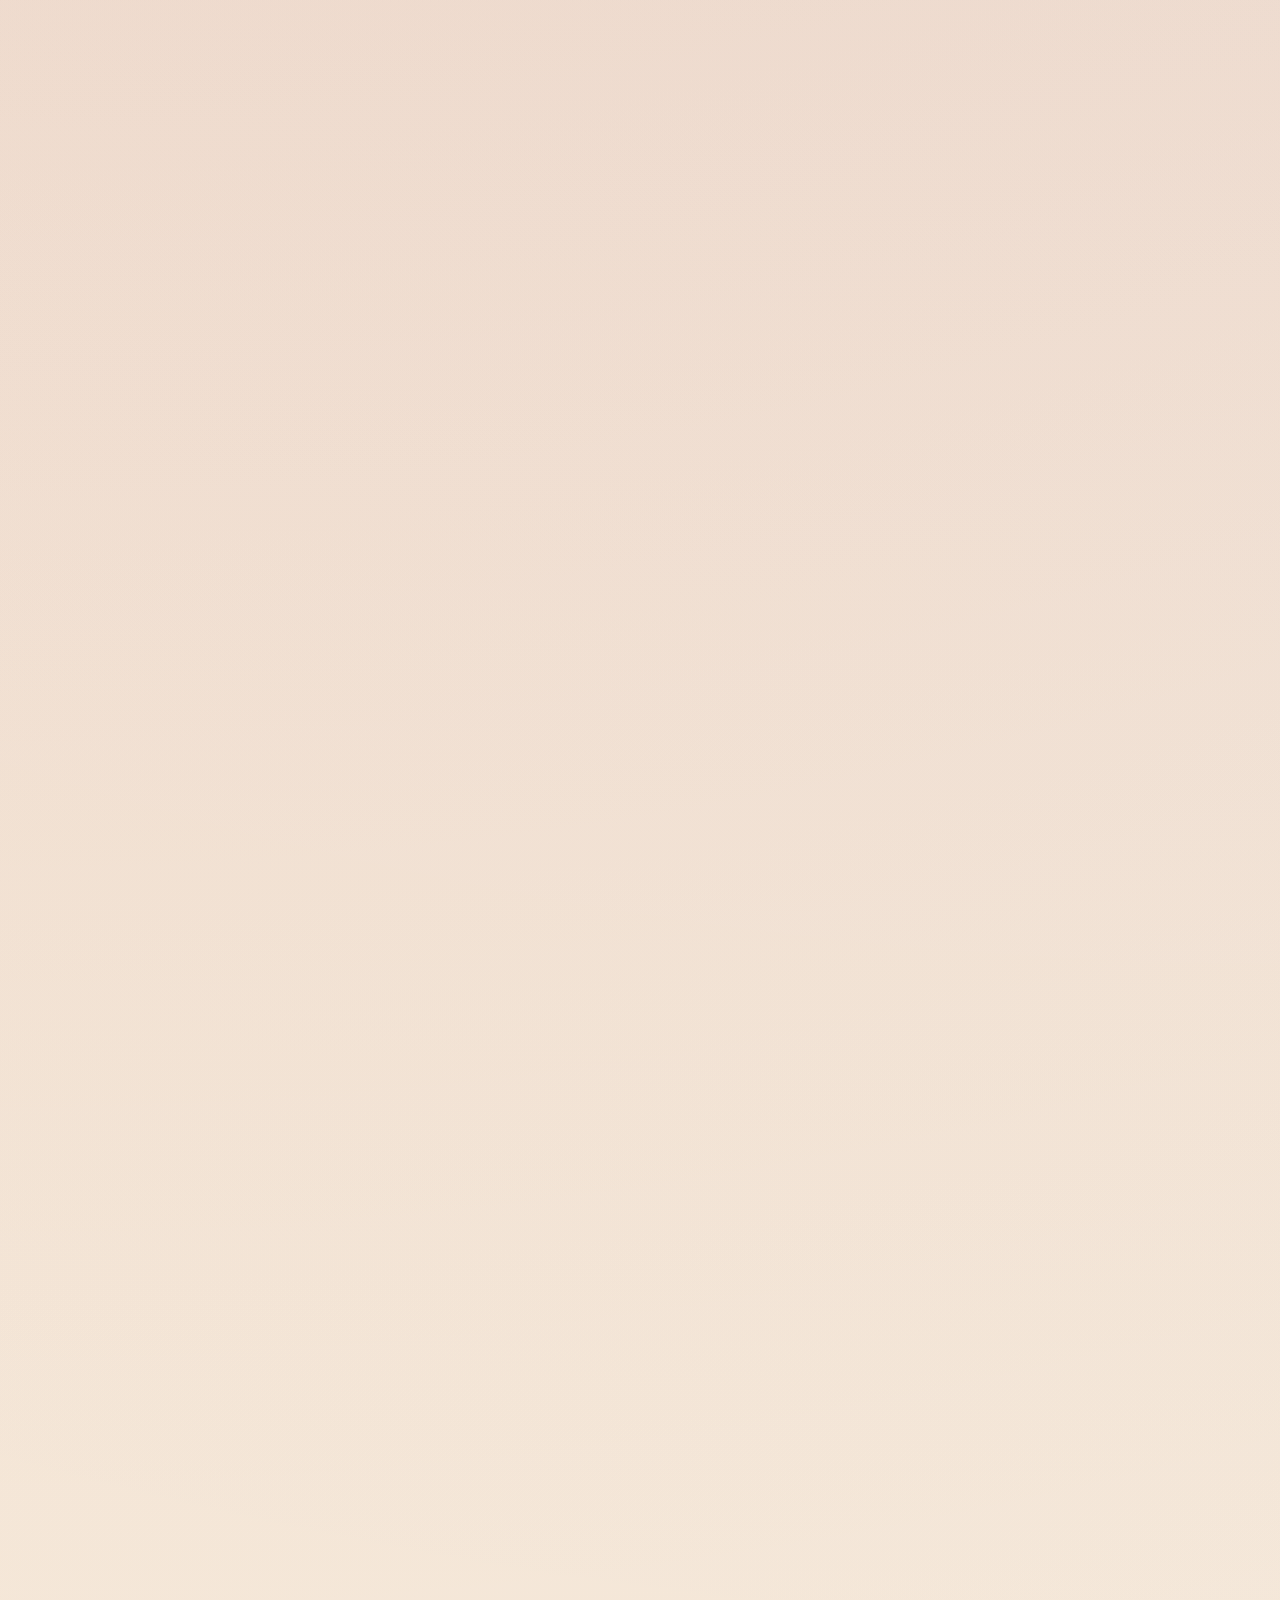
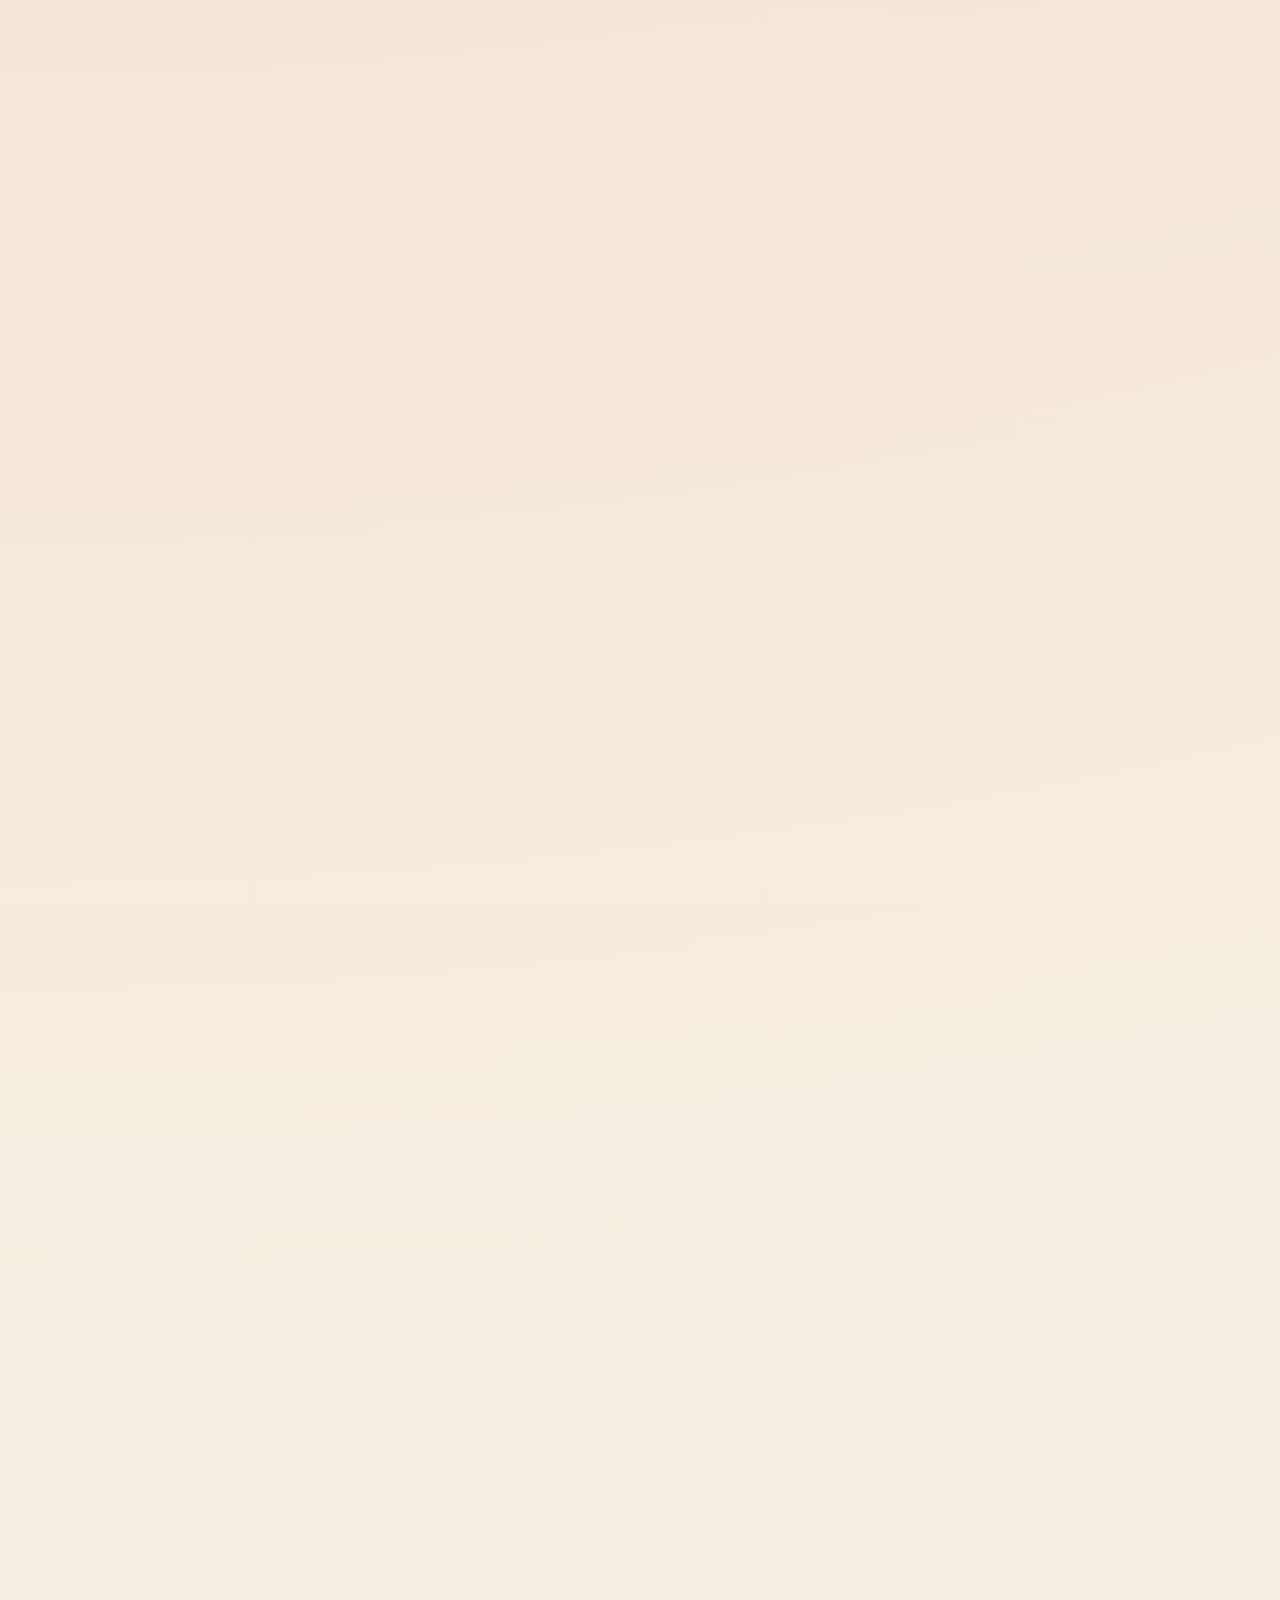
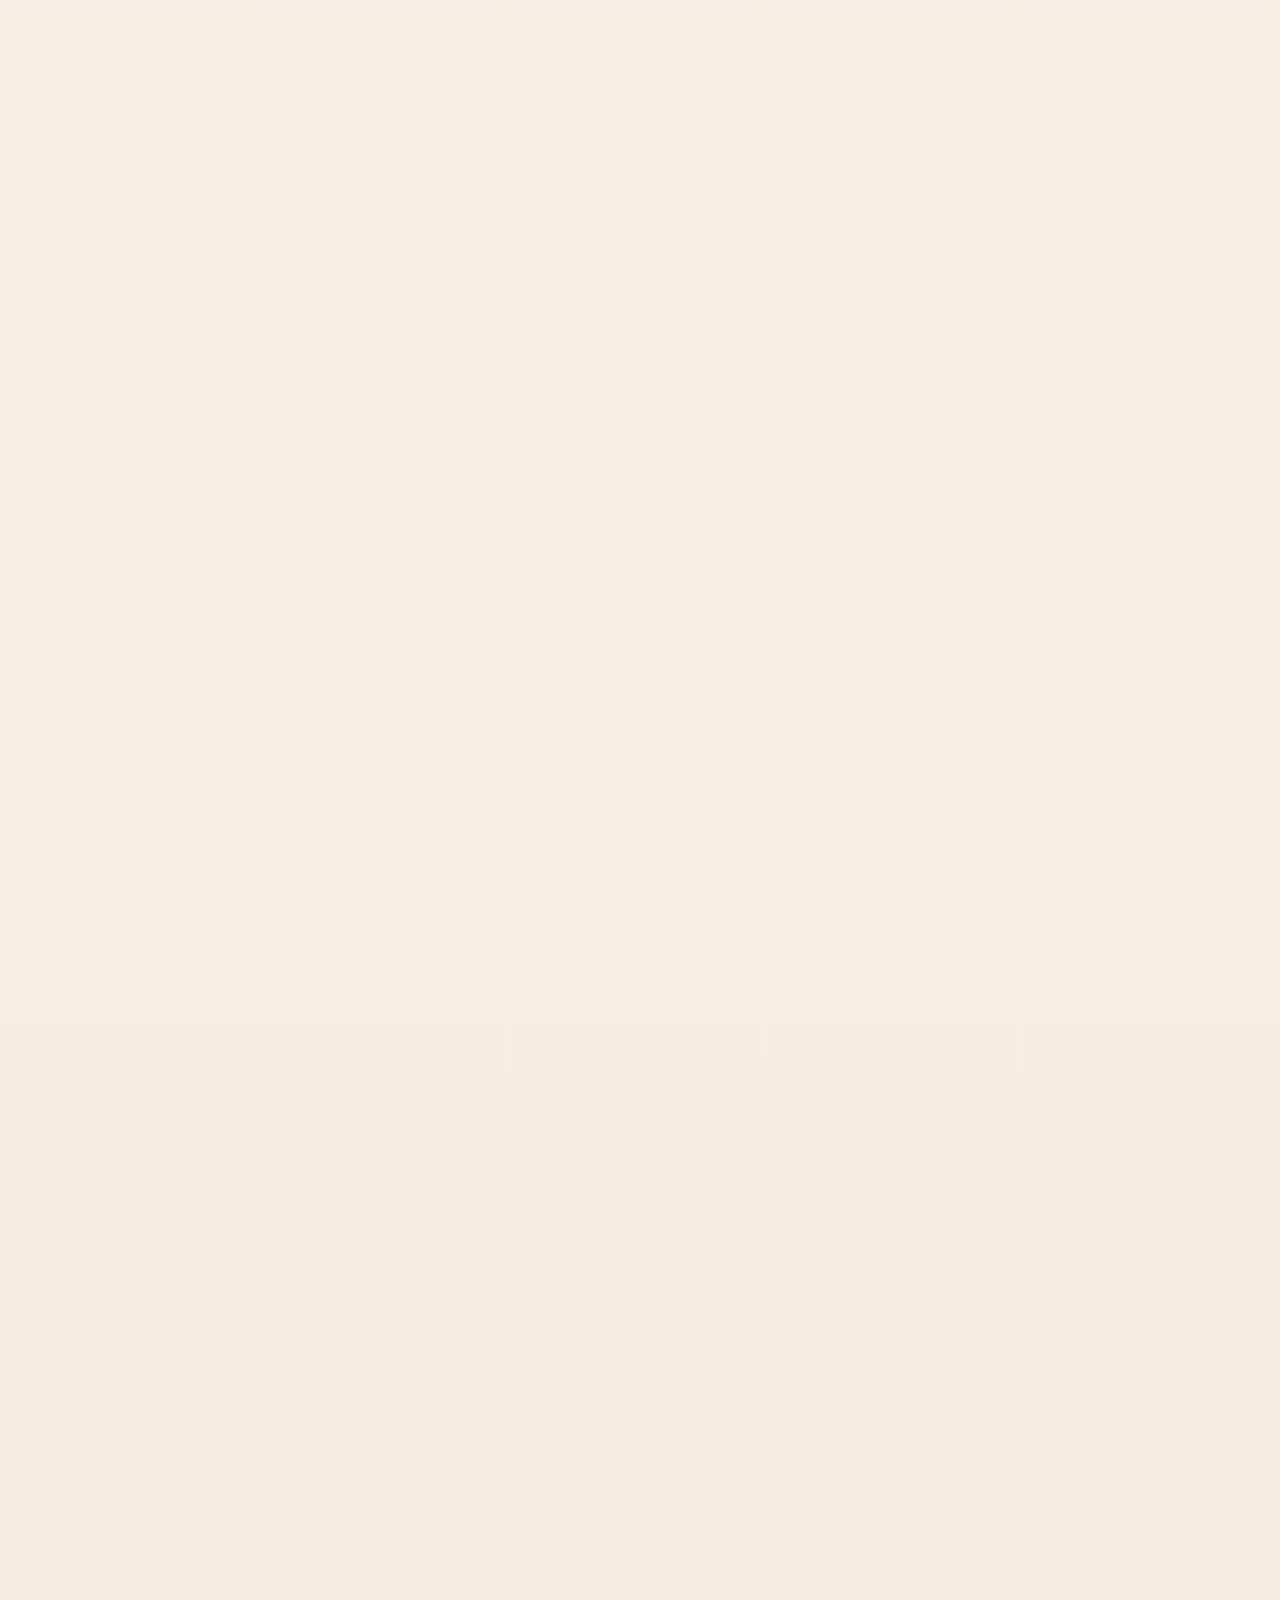
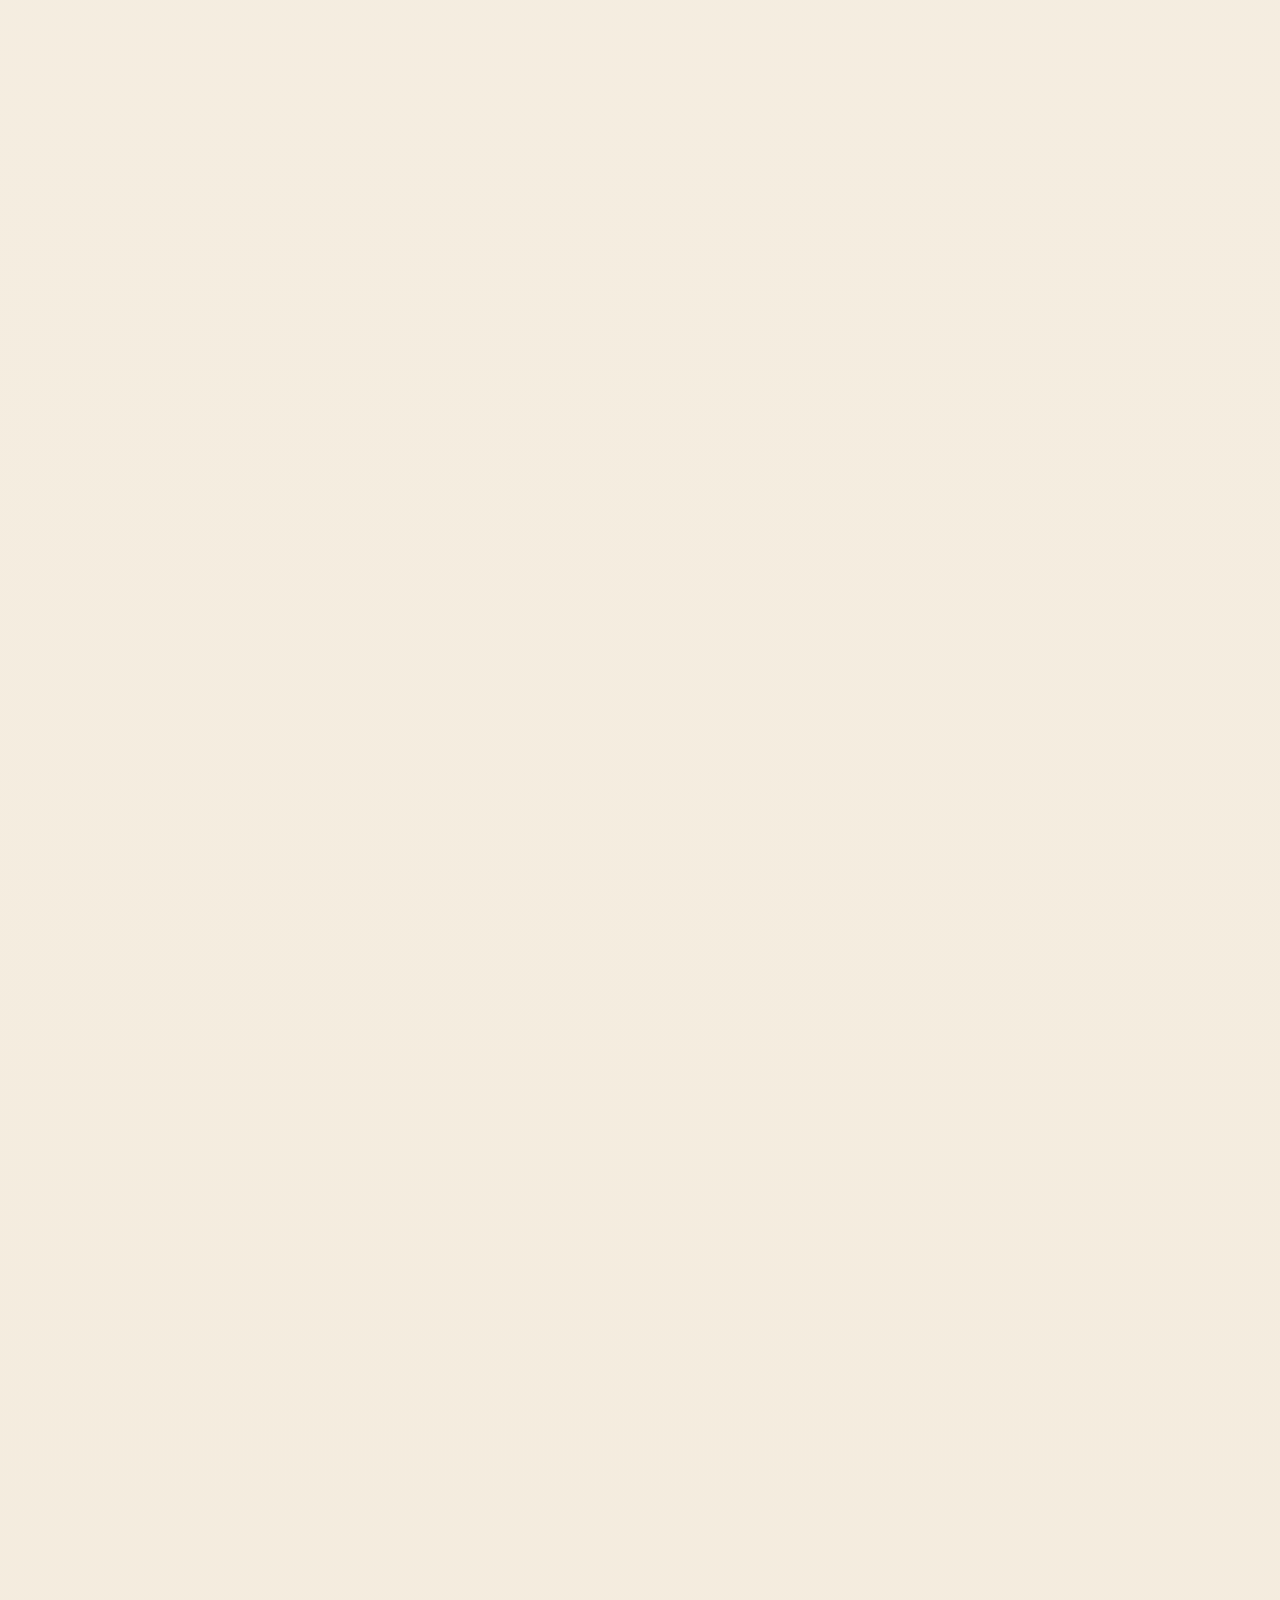
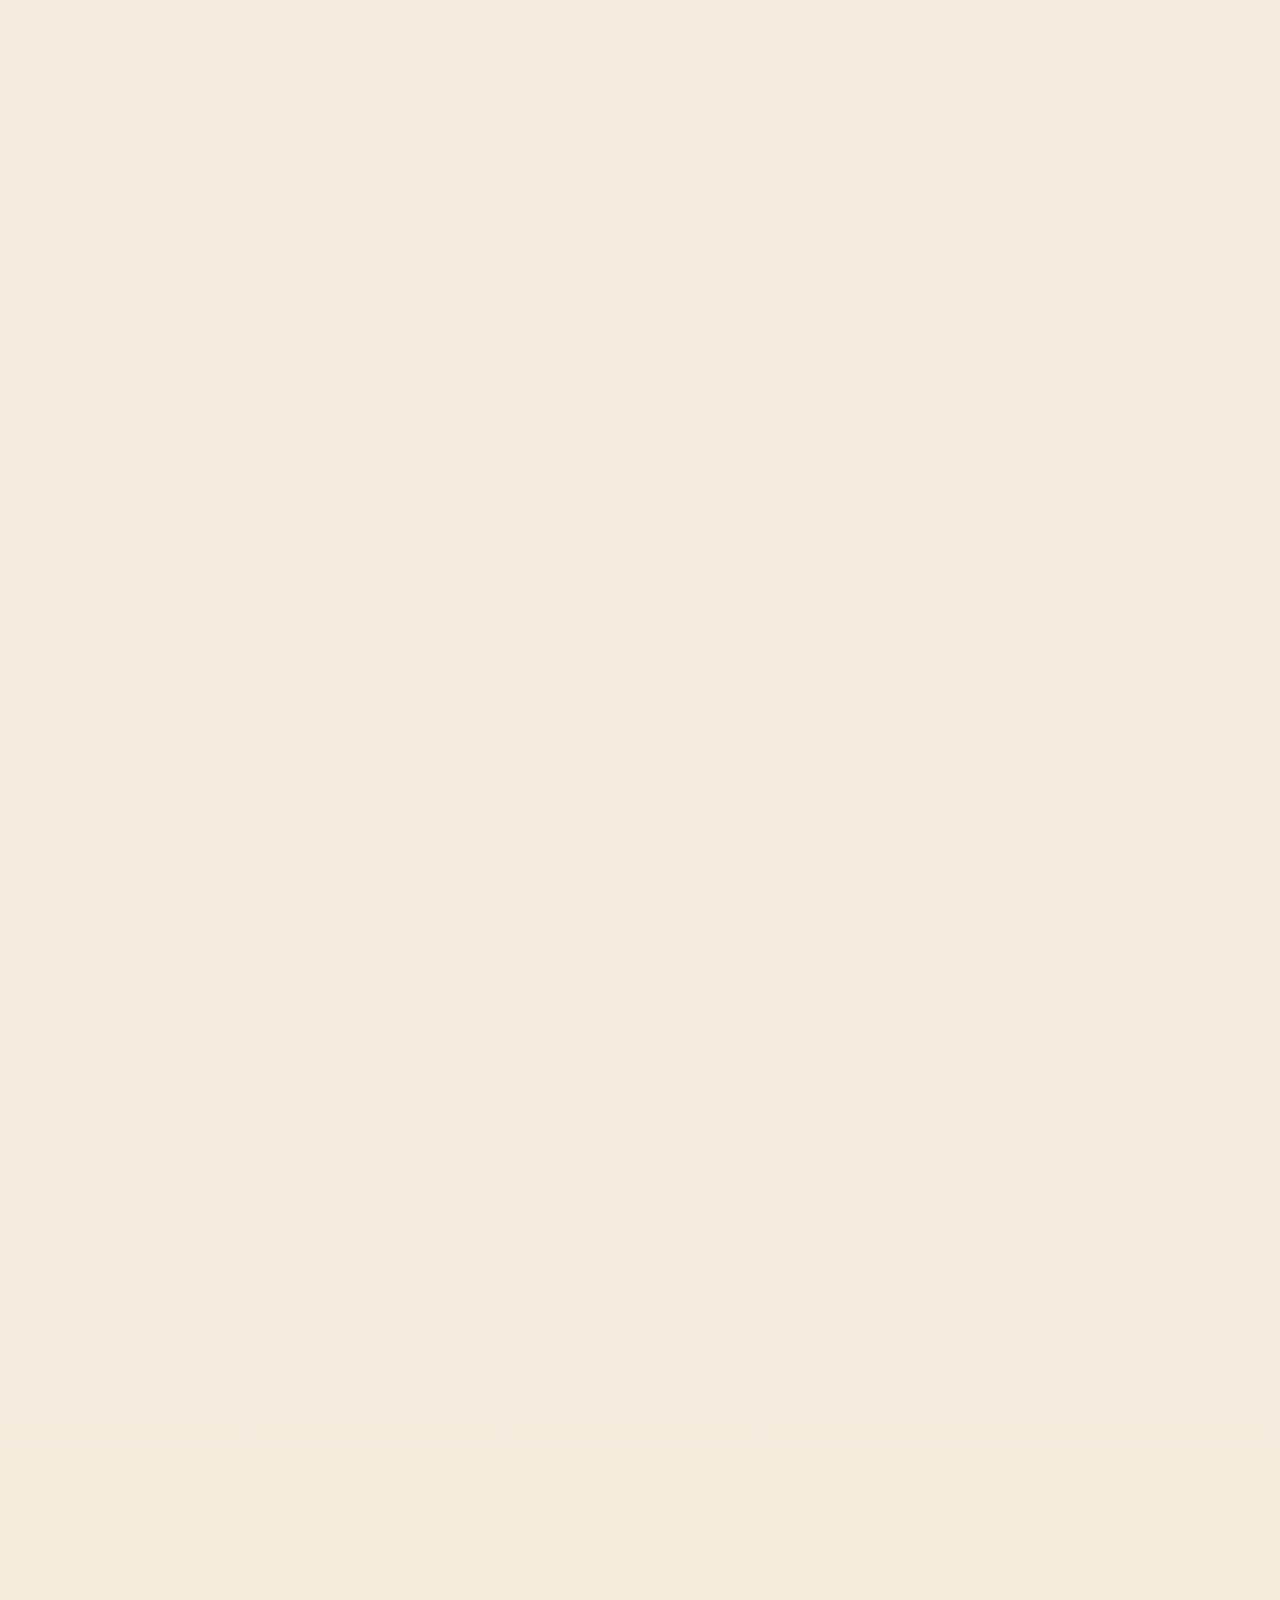
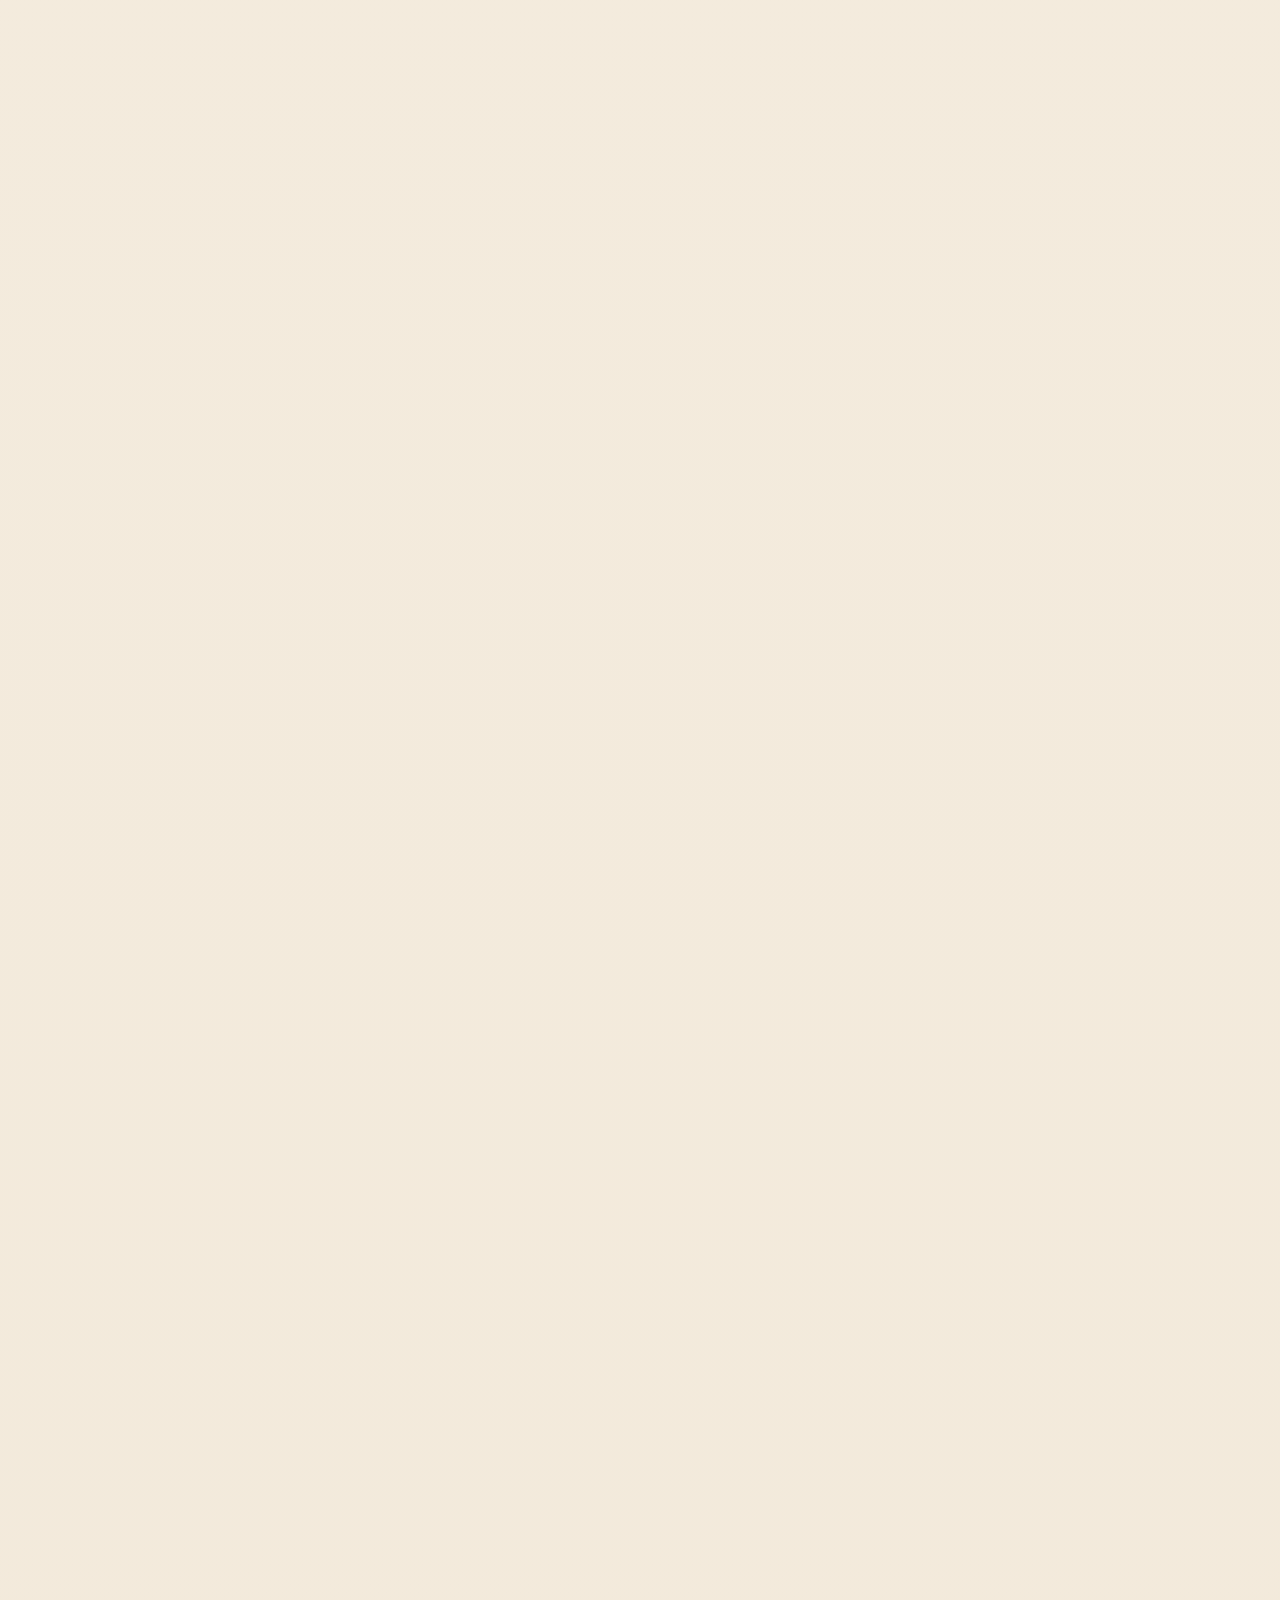
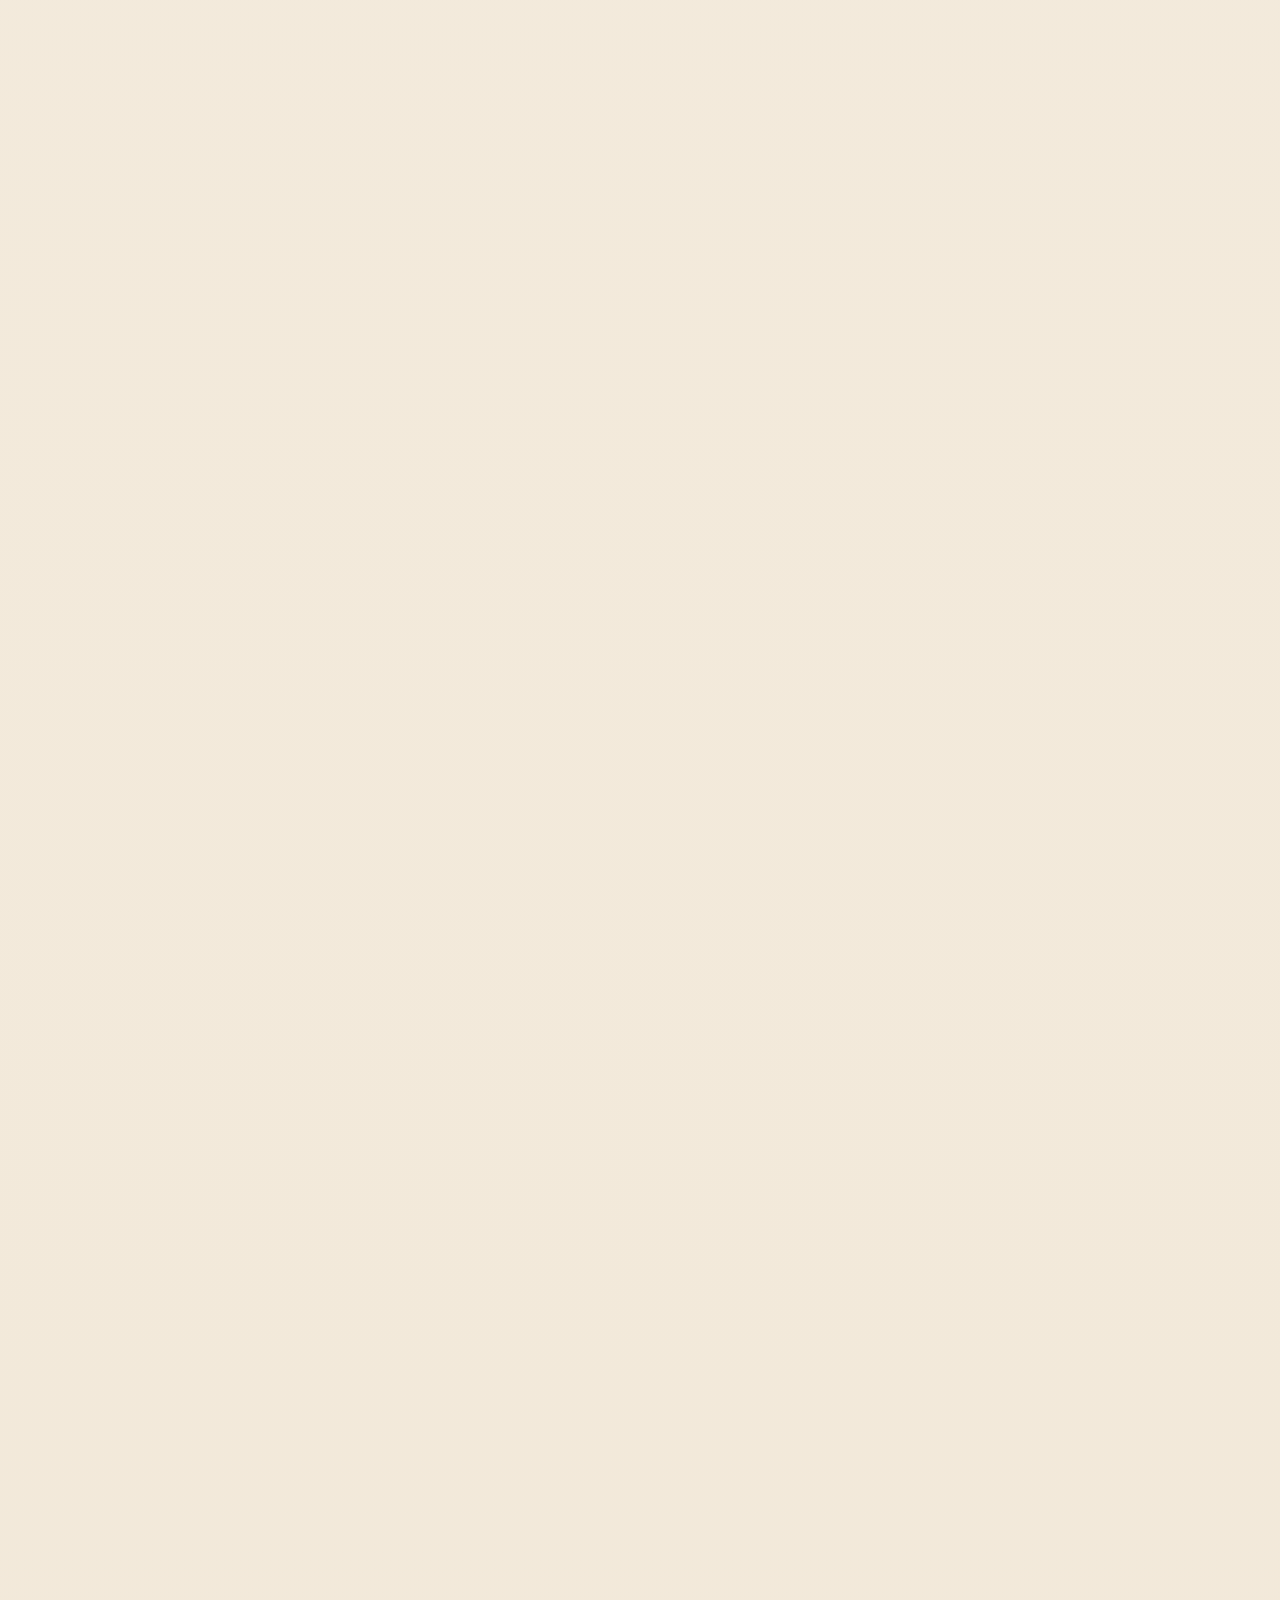
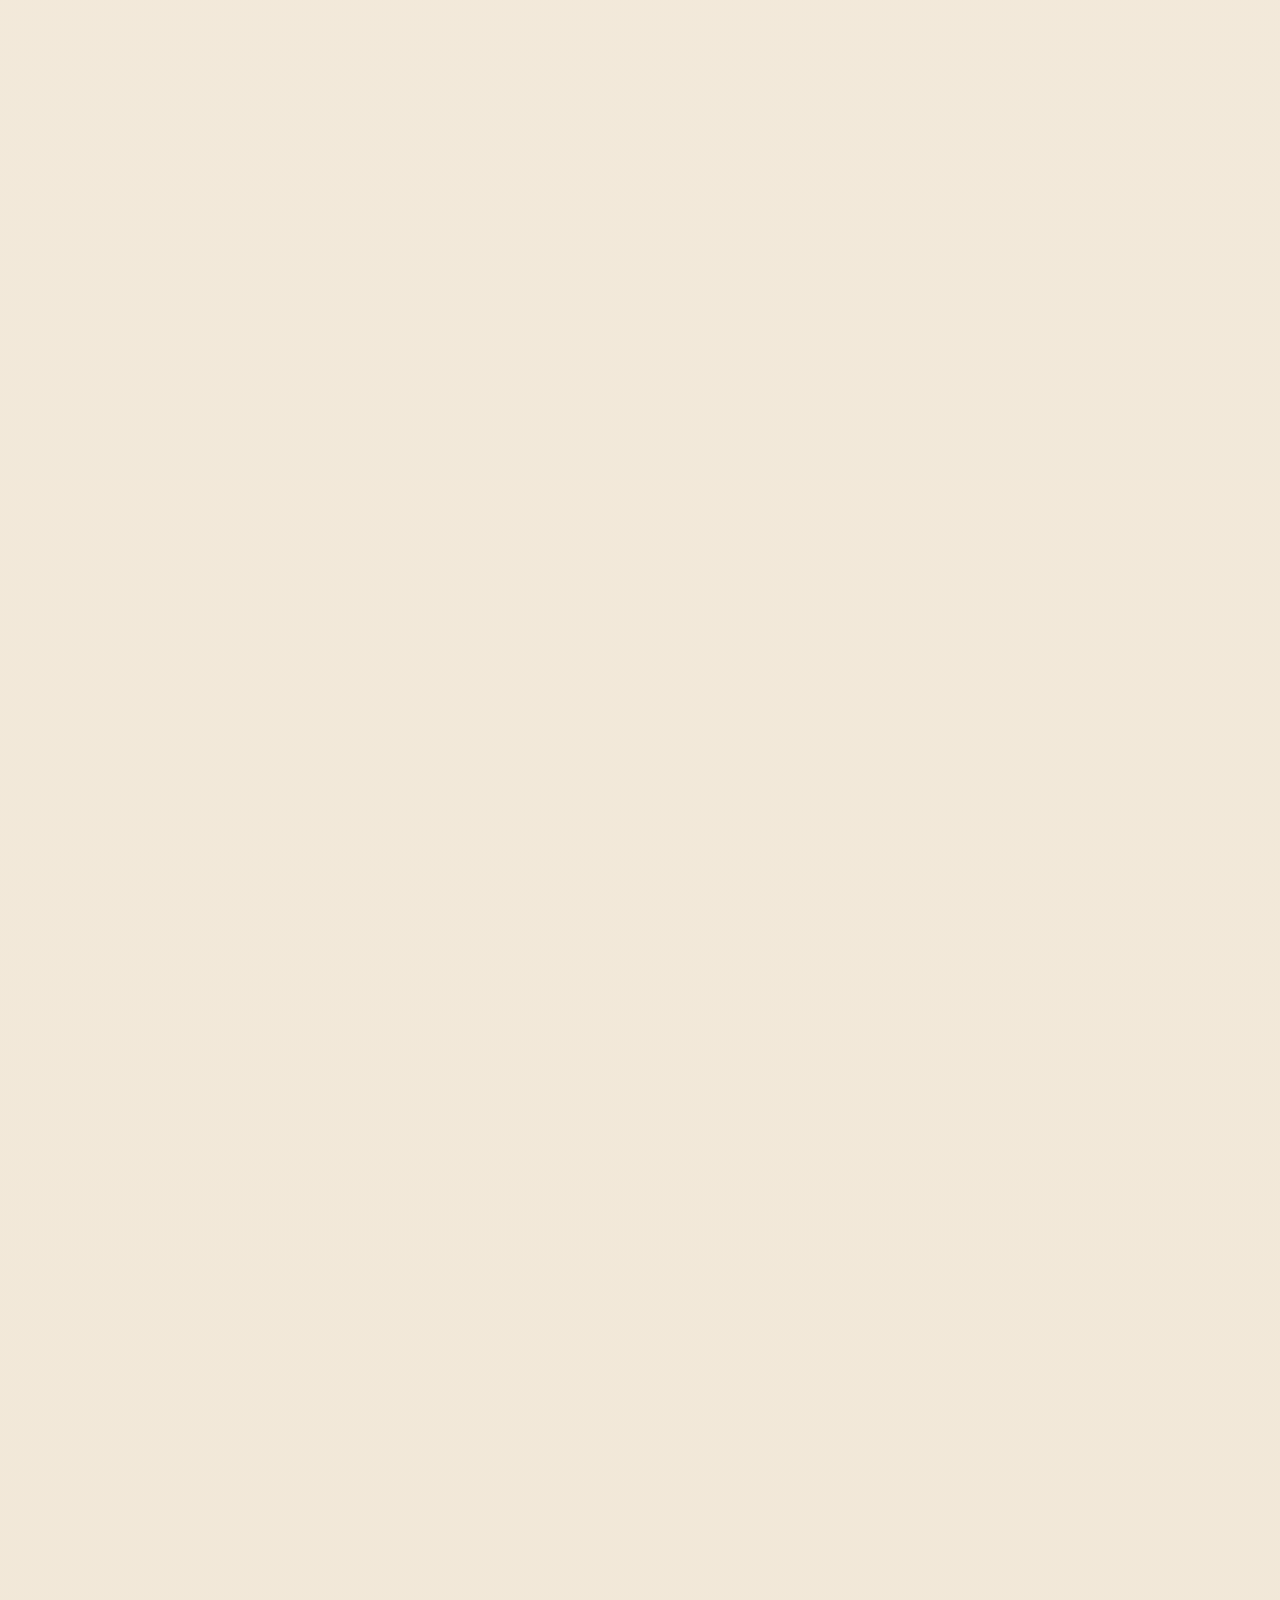
==== commit 146946be: "Add files via upload" ====
--- a/index.html
+++ b/index.html
@@ -51,6 +51,7 @@
           </div>
           <div class="topbar-actions">
             <button class="ghost-button" id="site-lock-button" type="button">Site locked</button>
+            <button class="ghost-button" id="station-mode-button" type="button">Station mode off</button>
             <button class="ghost-button" id="tv-mode-button" type="button">TV mode off</button>
             <button class="ghost-button" id="admin-mode-button" type="button">Admin locked</button>
             <label class="theme-picker" for="theme-select">
@@ -105,11 +106,21 @@
               <section class="home-block scanner-block" id="scanner-section">
                 <div class="section-heading compact-heading">
                   <div>
-                    <p class="eyebrow">QR access</p>
-                    <h3>Scan a spool QR</h3>
-                  </div>
-                </div>
-                <p class="inventory-subline">Students can scan from inside the website on their phone, not just with the camera app.</p>
+                    <p class="eyebrow">Scan station</p>
+                    <h3>Scan a spool</h3>
+                  </div>
+                </div>
+                <p class="inventory-subline">Use the barcode scanner or camera, then hit a one-click action for the spool.</p>
+                <div class="station-scan-panel">
+                  <label class="search-box" for="station-scan-input">
+                    <span>Scanner input</span>
+                    <input id="station-scan-input" type="text" inputmode="search" autocomplete="off" placeholder="Scan or type a spool tag, barcode, or QR URL">
+                  </label>
+                  <div class="scanner-actions">
+                    <button class="primary-button" id="focus-scan-input-button" type="button">Focus scan field</button>
+                  </div>
+                  <p class="comments-status" id="station-scan-status">Ready for a USB barcode scanner or manual tag entry.</p>
+                </div>
                 <div class="scanner-actions">
                   <button class="primary-button" id="start-scan-button" type="button">Start camera scanner</button>
                   <label class="ghost-button upload-button" for="scan-upload-input">Scan from image</label>
@@ -119,6 +130,40 @@
                 <div class="scanner-frame" id="scanner-frame" hidden>
                   <video id="scanner-video" playsinline muted></video>
                 </div>
+                <div class="station-actions-panel" id="station-actions-panel">
+                  <div class="comments-head">
+                    <div>
+                      <p class="mini-label">Quick actions</p>
+                      <h3 id="station-selected-summary">Choose or scan a spool</h3>
+                    </div>
+                  </div>
+                  <div class="quick-action-grid">
+                    <button class="filter-pill" type="button" data-station-action="used-some">Used some</button>
+                    <button class="filter-pill" type="button" data-station-action="used-lot">Used a lot</button>
+                    <button class="filter-pill" type="button" data-station-action="mark-low">Mark low</button>
+                    <button class="filter-pill" type="button" data-station-action="mark-empty">Mark empty</button>
+                    <button class="filter-pill" type="button" data-station-action="return-shelf">Return to shelf</button>
+                  </div>
+                  <div class="station-printer-shortcuts" id="printer-shortcut-grid"></div>
+                </div>
+              </section>
+              <section class="home-block">
+                <div class="section-heading compact-heading">
+                  <div>
+                    <p class="eyebrow">Reorder queue</p>
+                    <h3>Needs restock</h3>
+                  </div>
+                </div>
+                <div class="home-row-grid" id="reorder-queue-grid"></div>
+              </section>
+              <section class="home-block">
+                <div class="section-heading compact-heading">
+                  <div>
+                    <p class="eyebrow">Printer cleanup</p>
+                    <h3>Return spool(s)?</h3>
+                  </div>
+                </div>
+                <div class="home-row-grid" id="return-prompt-grid"></div>
               </section>
             </div>
           </div>
@@ -209,10 +254,31 @@
           <div class="progress-bar"><span id="detail-progress"></span></div>
           <p id="detail-status"></p>
         </div>
-        <div class="detail-actions">
-          <a class="primary-button action-link" id="amazon-link" href="#" target="_blank" rel="noreferrer">Order on Amazon</a>
-        </div>
-        <dl class="detail-list" id="detail-list"></dl>
+          <div class="detail-actions">
+            <a class="primary-button action-link" id="amazon-link" href="#" target="_blank" rel="noreferrer">Order on Amazon</a>
+            <a class="ghost-button action-link" id="qr-download-link" href="#" target="_blank" rel="noreferrer">Open QR</a>
+            <button class="ghost-button admin-only" id="delete-filament-button" type="button">Remove filament</button>
+          </div>
+          <section class="printer-assignment-card">
+            <div class="comments-head">
+              <div>
+                <p class="mini-label">QR label</p>
+                <h3>Scan this spool</h3>
+              </div>
+              <p class="comments-status" id="qr-tag-copy">Tag</p>
+            </div>
+            <div class="qr-card">
+              <img class="qr-preview" id="qr-preview" alt="Filament QR code">
+              <div class="qr-copy-group">
+                <p class="inventory-subline" id="qr-link-copy">Open this spool directly from a phone camera or from inside the tracker scanner.</p>
+                <div class="qr-actions">
+                  <button class="ghost-button" id="copy-spool-link-button" type="button">Copy spool link</button>
+                  <a class="primary-button action-link" id="download-qr-button" href="#" target="_blank" rel="noreferrer">Download QR</a>
+                </div>
+              </div>
+            </div>
+          </section>
+          <dl class="detail-list" id="detail-list"></dl>
         <section class="printer-assignment-card">
           <p class="mini-label">Bambu auto sync</p>
           <h3 id="bambu-sync-title">Automatic printer reading not connected</h3>
--- a/styles.css
+++ b/styles.css
@@ -91,6 +91,15 @@
   background: rgba(11, 7, 7, 0.66);
   backdrop-filter: blur(12px);
 }
+.site-lock-screen[hidden] {
+  display: none !important;
+}
+[data-site-locked="off"] .site-lock-screen {
+  display: none !important;
+  visibility: hidden !important;
+  opacity: 0 !important;
+  pointer-events: none !important;
+}
 .site-lock-card {
   width: min(460px, calc(100vw - 32px));
   padding: 30px;
@@ -414,6 +423,30 @@
   overflow-x: auto;
   padding-bottom: 4px;
 }
+.station-scan-panel,
+.station-actions-panel {
+  margin-top: 16px;
+  padding: 16px;
+  border-radius: 20px;
+  border: 1px solid var(--line);
+  background: rgba(255, 255, 255, 0.62);
+}
+.quick-action-grid {
+  display: flex;
+  flex-wrap: wrap;
+  gap: 10px;
+}
+.station-printer-shortcuts {
+  display: grid;
+  gap: 12px;
+}
+.station-printer-group {
+  display: grid;
+  gap: 8px;
+}
+.station-printer-group strong {
+  font-family: "Bahnschrift", "Trebuchet MS", sans-serif;
+}
 .search-suggestions:empty {
   display: none;
 }
@@ -625,6 +658,24 @@
   grid-template-columns: minmax(0, 1.6fr) minmax(320px, 0.9fr);
   gap: 20px;
   align-items: start;
+}
+[data-station-mode="on"] .featured-card,
+[data-station-mode="on"] .bambu-panel,
+[data-station-mode="on"] .match-panel,
+[data-station-mode="on"] .hero-copy h2,
+[data-station-mode="on"] .hero-text,
+[data-station-mode="on"] .hero-kicker,
+[data-station-mode="on"] .hero-links {
+  display: none !important;
+}
+[data-station-mode="on"] .home-dashboard {
+  gap: 18px;
+}
+[data-station-mode="on"] .scanner-block {
+  order: -1;
+}
+[data-station-mode="on"] .dashboard {
+  grid-template-columns: 1fr;
 }
 .catalog-panel, .detail-panel { padding: 24px; }
 .bambu-panel {
@@ -886,6 +937,10 @@
   background: rgba(255, 255, 255, 0.06);
   color: var(--ink);
 }
+[data-theme="dark"] .station-scan-panel,
+[data-theme="dark"] .station-actions-panel {
+  background: rgba(24, 29, 37, 0.92);
+}
 [data-theme="dark"] .inventory-card,
 [data-theme="dark"] .printer-card,
 [data-theme="dark"] .printer-assignment-card,
@@ -894,6 +949,10 @@
 [data-theme="dark"] .progress-shell,
 [data-theme="dark"] .detail-actions {
   background: rgba(24, 29, 37, 0.92);
+}
+[data-theme="dark"] .qr-preview {
+  background: #ffffff;
+  border-color: rgba(255, 255, 255, 0.12);
 }
 [data-theme="dark"] .filter-pill.active,
 [data-theme="dark"] .comment-form input,
@@ -994,6 +1053,34 @@
   border: 1px solid var(--line);
   background: var(--panel-strong);
   border-radius: var(--radius-lg);
+}
+.detail-actions {
+  display: flex;
+  flex-wrap: wrap;
+  gap: 12px;
+}
+.qr-card {
+  display: grid;
+  grid-template-columns: 170px 1fr;
+  gap: 18px;
+  align-items: center;
+}
+.qr-preview {
+  width: 170px;
+  height: 170px;
+  border-radius: 18px;
+  border: 1px solid var(--line);
+  background: #ffffff;
+  object-fit: cover;
+}
+.qr-copy-group {
+  display: grid;
+  gap: 12px;
+}
+.qr-actions {
+  display: flex;
+  flex-wrap: wrap;
+  gap: 10px;
 }
 .action-link {
   display: inline-flex;
@@ -1210,6 +1297,8 @@
 [data-theme="team31"] .ghost-button,
 [data-theme="team31"] .filter-pill,
 [data-theme="team31"] .theme-picker select,
+[data-theme="team31"] .station-scan-panel,
+[data-theme="team31"] .station-actions-panel,
 [data-theme="team31"] .comment-form input,
 [data-theme="team31"] .comment-form textarea,
 [data-theme="team31"] .comment-form select,
@@ -1229,6 +1318,9 @@
 [data-theme="team31"] .mini-home-card,
 [data-theme="team31"] .scanner-frame,
 [data-theme="team31"] .match-card {
+  border-color: rgba(255, 233, 228, 0.14);
+}
+[data-theme="team31"] .qr-preview {
   border-color: rgba(255, 233, 228, 0.14);
 }
 [data-theme="team31"] .card-id,
@@ -1244,6 +1336,9 @@
 [data-theme="team31"] .match-card {
   background: rgba(255, 247, 244, 0.96);
   color: #5f0a0a;
+}
+[data-theme="team31"] .qr-preview {
+  background: rgba(255, 247, 244, 0.98);
 }
 [data-theme="team31"] .detail-list dt,
 [data-theme="team31"] .detail-list dd,
@@ -1307,6 +1402,9 @@
 [data-theme="team31"] .match-card {
   box-shadow: 0 12px 28px rgba(34, 3, 3, 0.14), inset 0 0 0 1px rgba(255,255,255,0.38);
 }
+[data-theme="team31"] .qr-preview {
+  box-shadow: 0 12px 28px rgba(34, 3, 3, 0.14), inset 0 0 0 1px rgba(255,255,255,0.38);
+}
 [data-theme="team31"] .detail-list dd,
 [data-theme="team31"] .slot-chip small,
 [data-theme="team31"] .search-suggestion small {
@@ -1587,4 +1685,6 @@
   .search-suggestions { flex-direction: column; }
   .detail-list { grid-template-columns: 1fr; }
   .modal-grid { grid-template-columns: 1fr; }
-}
+  .qr-card { grid-template-columns: 1fr; }
+  .qr-preview { width: min(100%, 220px); height: auto; aspect-ratio: 1 / 1; }
+}
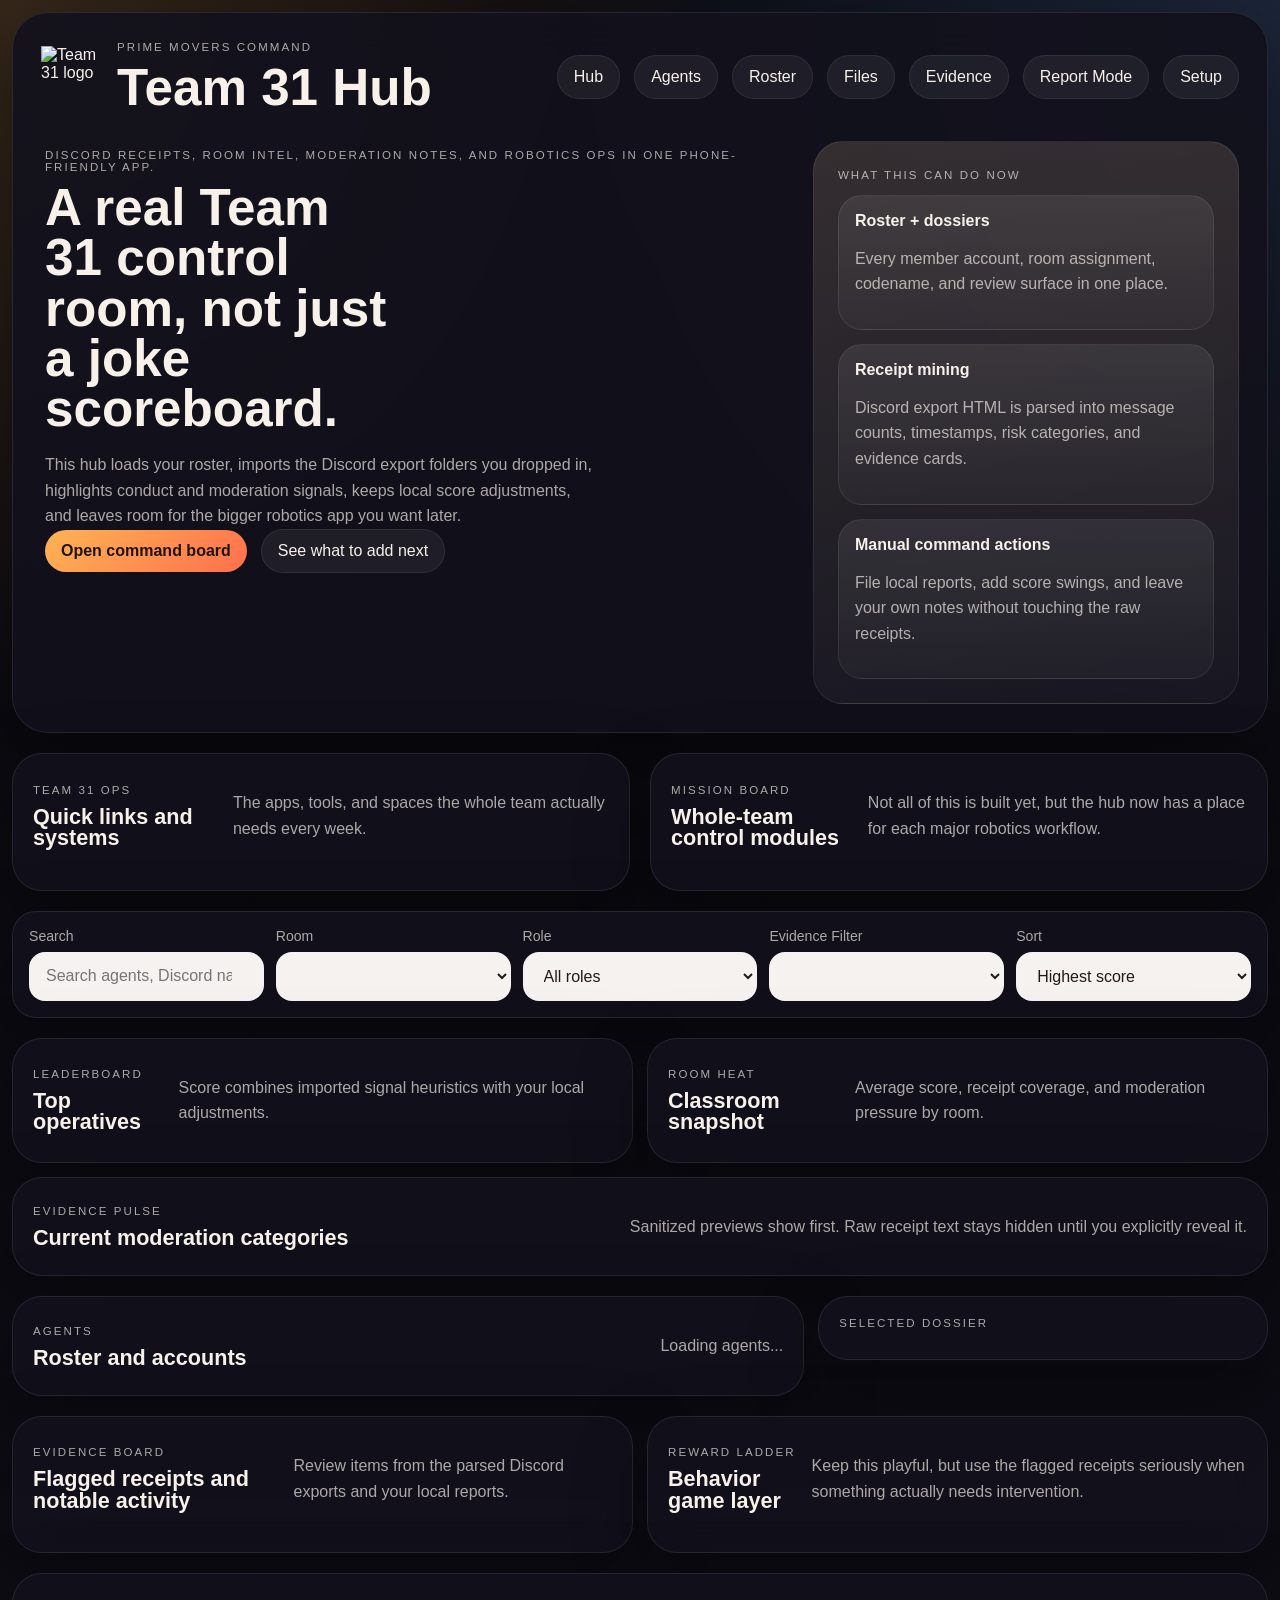
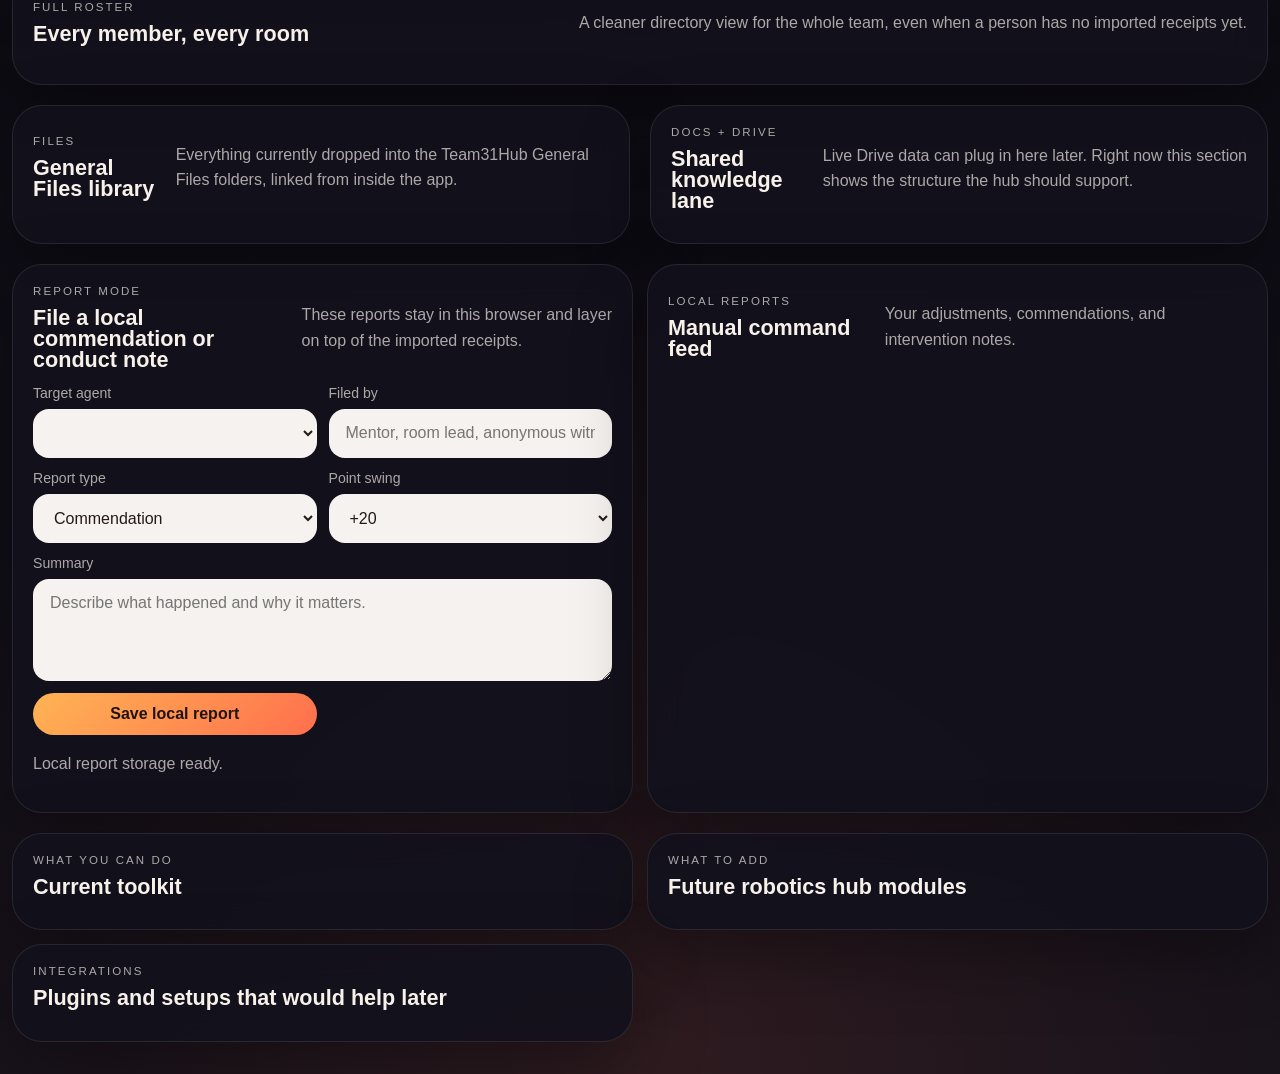
==== commit 2280b8a3: "Add files via upload" ====
--- a/index.html
+++ b/index.html
@@ -3,454 +3,332 @@
 <head>
   <meta charset="UTF-8">
   <meta name="viewport" content="width=device-width, initial-scale=1.0">
-  <title>Filament Flow</title>
-  <meta name="theme-color" content="#ffffff">
+  <title>Team 31 Hub</title>
+  <meta name="theme-color" content="#120f1a">
   <meta name="apple-mobile-web-app-capable" content="yes">
-  <meta name="apple-mobile-web-app-title" content="Filament Flow">
-  <link rel="icon" type="image/png" href="app-icon.png">
-  <link rel="apple-touch-icon" href="app-icon.png">
+  <meta name="apple-mobile-web-app-title" content="Team 31 Hub">
+  <link rel="icon" type="image/png" href="assets/app-icon.png">
+  <link rel="apple-touch-icon" href="assets/app-icon.png">
   <link rel="manifest" href="site.webmanifest">
-  <script>
-    (function () {
-      try {
-        var savedTheme = localStorage.getItem("filament-flow-theme-v1");
-        var nextTheme = ["light", "dark", "team31"].includes(savedTheme) ? savedTheme : "light";
-        document.documentElement.setAttribute("data-theme", nextTheme);
-      } catch (error) {
-        document.documentElement.setAttribute("data-theme", "light");
-      }
-    }());
-  </script>
   <link rel="stylesheet" href="styles.css">
-  </head>
-  <body>
-    <div class="site-lock-screen" id="site-lock-screen" hidden>
-      <div class="site-lock-card">
-        <img class="site-lock-logo" src="team31-logo.png" alt="Team 31 logo">
-        <p class="eyebrow">FRC Team 31 Workshop Inventory</p>
-        <h2>Prime Movers Filament Tracker</h2>
-        <p class="site-lock-copy">Enter the site access code to open the tracker.</p>
-        <form class="site-lock-form" id="site-lock-form">
-          <label for="site-lock-input">Access code</label>
-          <input id="site-lock-input" type="password" inputmode="numeric" autocomplete="current-password" placeholder="Enter site code">
-          <button class="primary-button" type="submit">Unlock tracker</button>
-        </form>
-        <p class="site-lock-status" id="site-lock-status">Locked</p>
-      </div>
-    </div>
-    <button class="ghost-button floating-home" id="home-button" type="button">Home</button>
-    <div class="app-shell">
-      <header class="hero">
-        <nav class="topbar">
-        <div class="topbar-brand">
-          <img class="team-logo" src="team31-logo.png" alt="Team 31 logo">
+</head>
+<body>
+  <div class="page-shell">
+    <header class="hero">
+      <nav class="topbar">
+        <div class="brand-lockup">
+          <img class="brand-logo" src="assets/team31-logo.png" alt="Team 31 logo">
           <div>
-          <p class="eyebrow">FRC Team 31 Workshop Inventory</p>
-          <h1>Prime Movers Filament Tracker</h1>
-          </div>
-          </div>
-          <div class="topbar-actions">
-            <button class="ghost-button" id="site-lock-button" type="button">Site locked</button>
-            <button class="ghost-button" id="station-mode-button" type="button">Station mode off</button>
-            <button class="ghost-button" id="tv-mode-button" type="button">TV mode off</button>
-            <button class="ghost-button" id="admin-mode-button" type="button">Admin locked</button>
-            <label class="theme-picker" for="theme-select">
-            <span>Theme</span>
-            <select id="theme-select">
-              <option value="light">Light</option>
-              <option value="dark">Dark</option>
-              <option value="team31">Team 31</option>
-            </select>
-          </label>
-          <button class="ghost-button admin-only" id="reset-button" type="button">Reset Saved Changes</button>
+            <p class="eyebrow">Prime Movers Command</p>
+            <h1>Team 31 Hub</h1>
+          </div>
+        </div>
+        <div class="topbar-actions">
+          <a class="ghost-button" href="#hub-section">Hub</a>
+          <a class="ghost-button" href="#agents-section">Agents</a>
+          <a class="ghost-button" href="#roster-section">Roster</a>
+          <a class="ghost-button" href="#resources-section">Files</a>
+          <a class="ghost-button" href="#evidence-section">Evidence</a>
+          <a class="ghost-button" href="#report-section">Report Mode</a>
+          <a class="ghost-button" href="#setup-section">Setup</a>
         </div>
       </nav>
-      <div class="hero-links">
-        <a class="ghost-button action-link" id="spreadsheet-link" href="#" target="_blank" rel="noreferrer">Open Spreadsheet</a>
-        <a class="ghost-button action-link" href="#scanner-section">Open QR scanner</a>
-      </div>
+
       <div class="hero-grid">
         <section class="hero-copy">
-          <div class="hero-teamline">
-            <img class="team-logo hero-logo" src="team31-logo.png" alt="Team 31 logo">
-            <p class="hero-kicker">Jenks Prime Movers 31</p>
-          </div>
-          <h2>Pick a spool, tap into the details, and adjust inventory in clean 10% steps.</h2>
-          <p class="hero-text">Team 31's filament inventory is now a clean product-style catalog. Browse by material, color, brand, or storage location so the shop can find the right spool fast and keep printing organized.</p>
-          <div class="search-panel">
-            <label class="search-box" for="search-input">
-              <span>Search inventory</span>
-              <input id="search-input" type="search" placeholder="Try black PLA, Bambu, cabinet...">
-            </label>
-            <div class="search-suggestions" id="search-suggestions"></div>
-            <div class="stat-strip" id="stat-strip"></div>
-            <div class="home-dashboard">
-              <section class="home-block">
-                <div class="section-heading compact-heading">
-                  <div>
-                    <p class="eyebrow">Reorder board</p>
-                    <h3>Lowest stock right now</h3>
-                  </div>
-                </div>
-                <div class="home-row-grid" id="low-stock-grid"></div>
-              </section>
-              <section class="home-block">
-                <div class="section-heading compact-heading">
-                  <div>
-                    <p class="eyebrow">Printers live</p>
-                    <h3>Loaded on printers</h3>
-                  </div>
-                </div>
-                <div class="home-row-grid" id="printer-load-grid"></div>
-              </section>
-              <section class="home-block scanner-block" id="scanner-section">
-                <div class="section-heading compact-heading">
-                  <div>
-                    <p class="eyebrow">Scan station</p>
-                    <h3>Scan a spool</h3>
-                  </div>
-                </div>
-                <p class="inventory-subline">Use the barcode scanner or camera, then hit a one-click action for the spool.</p>
-                <div class="station-scan-panel">
-                  <label class="search-box" for="station-scan-input">
-                    <span>Scanner input</span>
-                    <input id="station-scan-input" type="text" inputmode="search" autocomplete="off" placeholder="Scan or type a spool tag, barcode, or QR URL">
-                  </label>
-                  <div class="scanner-actions">
-                    <button class="primary-button" id="focus-scan-input-button" type="button">Focus scan field</button>
-                  </div>
-                  <p class="comments-status" id="station-scan-status">Ready for a USB barcode scanner or manual tag entry.</p>
-                </div>
-                <div class="scanner-actions">
-                  <button class="primary-button" id="start-scan-button" type="button">Start camera scanner</button>
-                  <label class="ghost-button upload-button" for="scan-upload-input">Scan from image</label>
-                  <input id="scan-upload-input" type="file" accept="image/*" capture="environment" hidden>
-                </div>
-                <p class="comments-status" id="scan-status">Ready to scan a spool tag or QR link.</p>
-                <div class="scanner-frame" id="scanner-frame" hidden>
-                  <video id="scanner-video" playsinline muted></video>
-                </div>
-                <div class="station-actions-panel" id="station-actions-panel">
-                  <div class="comments-head">
-                    <div>
-                      <p class="mini-label">Quick actions</p>
-                      <h3 id="station-selected-summary">Choose or scan a spool</h3>
-                    </div>
-                  </div>
-                  <div class="quick-action-grid">
-                    <button class="filter-pill" type="button" data-station-action="used-some">Used some</button>
-                    <button class="filter-pill" type="button" data-station-action="used-lot">Used a lot</button>
-                    <button class="filter-pill" type="button" data-station-action="mark-low">Mark low</button>
-                    <button class="filter-pill" type="button" data-station-action="mark-empty">Mark empty</button>
-                    <button class="filter-pill" type="button" data-station-action="return-shelf">Return to shelf</button>
-                  </div>
-                  <div class="station-printer-shortcuts" id="printer-shortcut-grid"></div>
-                </div>
-              </section>
-              <section class="home-block">
-                <div class="section-heading compact-heading">
-                  <div>
-                    <p class="eyebrow">Reorder queue</p>
-                    <h3>Needs restock</h3>
-                  </div>
-                </div>
-                <div class="home-row-grid" id="reorder-queue-grid"></div>
-              </section>
-              <section class="home-block">
-                <div class="section-heading compact-heading">
-                  <div>
-                    <p class="eyebrow">Printer cleanup</p>
-                    <h3>Return spool(s)?</h3>
-                  </div>
-                </div>
-                <div class="home-row-grid" id="return-prompt-grid"></div>
-              </section>
-            </div>
-          </div>
-        </section>
-        <section class="featured-card" id="featured-card">
-          <img class="team-logo featured-logo" src="team31-logo.png" alt="Team 31 logo">
-          <p class="featured-label">Spotlight spool</p>
-          <div class="featured-art" id="featured-swatch"></div>
-          <div>
-            <h3 id="featured-name"></h3>
-            <p id="featured-meta"></p>
-          </div>
-          <div class="featured-footer">
-            <div>
-              <span>Ready now</span>
-              <strong id="featured-amount"></strong>
-            </div>
-            <button class="primary-button" id="jump-featured" type="button">Open details</button>
-          </div>
-        </section>
+          <p class="hero-kicker">Discord receipts, room intel, moderation notes, and robotics ops in one phone-friendly app.</p>
+          <h2>A real Team 31 control room, not just a joke scoreboard.</h2>
+          <p class="hero-text">This hub loads your roster, imports the Discord export folders you dropped in, highlights conduct and moderation signals, keeps local score adjustments, and leaves room for the bigger robotics app you want later.</p>
+          <div class="hero-actions">
+            <a class="primary-button" href="#overview-section">Open command board</a>
+            <a class="ghost-button" href="#setup-section">See what to add next</a>
+          </div>
+          <div class="hero-stat-grid" id="hero-stat-grid"></div>
+        </section>
+
+        <aside class="hero-card">
+          <p class="eyebrow">What this can do now</p>
+          <div class="hero-card-list">
+            <article>
+              <strong>Roster + dossiers</strong>
+              <p>Every member account, room assignment, codename, and review surface in one place.</p>
+            </article>
+            <article>
+              <strong>Receipt mining</strong>
+              <p>Discord export HTML is parsed into message counts, timestamps, risk categories, and evidence cards.</p>
+            </article>
+            <article>
+              <strong>Manual command actions</strong>
+              <p>File local reports, add score swings, and leave your own notes without touching the raw receipts.</p>
+            </article>
+          </div>
+        </aside>
       </div>
     </header>
-    <main class="dashboard">
-      <section class="catalog-panel">
-        <div class="bambu-panel">
-          <div class="section-heading">
-            <div class="section-heading-brand">
-              <img class="section-logo" src="team31-logo.png" alt="Team 31 logo">
-              <div>
-              <p class="eyebrow">Bambu companion</p>
-              <h2>P1S printer status</h2>
-              </div>
-            </div>
-          </div>
-          <div class="printer-grid" id="printer-grid"></div>
-        </div>
-        <div class="match-panel">
-          <div class="section-heading">
-            <div class="section-heading-brand">
-              <img class="section-logo" src="team31-logo.png" alt="Team 31 logo">
-              <div>
-              <p class="eyebrow">Printer picks</p>
-              <h2>Best matches for current printer</h2>
-              </div>
-            </div>
-          </div>
-          <div class="match-grid" id="match-grid"></div>
-        </div>
-        <div class="section-heading">
-          <div class="section-heading-brand">
-            <img class="section-logo" src="team31-logo.png" alt="Team 31 logo">
-            <div>
-            <p class="eyebrow">Team 31 inventory</p>
-            <h2>Filament catalog</h2>
-            </div>
-          </div>
-          <div class="catalog-actions">
-            <p id="results-copy"></p>
-            <button class="primary-button admin-only" id="add-filament-button" type="button">Add filament</button>
-          </div>
-        </div>
-        <div class="filter-row compact" id="mode-filters"></div>
-        <div class="filter-row compact" id="family-filters"></div>
-        <div class="filter-row" id="material-filters"></div>
-        <div class="filter-row compact" id="location-filters"></div>
-        <div class="inventory-grid" id="inventory-grid"></div>
-      </section>
-      <aside class="detail-panel" id="detail-panel">
-        <p class="eyebrow">Selected spool</p>
-        <div class="detail-hero">
-          <div class="detail-art" id="detail-swatch"></div>
+
+    <main class="main-shell">
+      <section class="hub-grid" id="hub-section">
+        <article class="panel">
+          <div class="panel-head">
+            <div>
+              <p class="eyebrow">Team 31 Ops</p>
+              <h3>Quick links and systems</h3>
+            </div>
+            <p class="panel-copy">The apps, tools, and spaces the whole team actually needs every week.</p>
+          </div>
+          <div class="module-list" id="quick-link-grid"></div>
+        </article>
+
+        <article class="panel">
+          <div class="panel-head">
+            <div>
+              <p class="eyebrow">Mission Board</p>
+              <h3>Whole-team control modules</h3>
+            </div>
+            <p class="panel-copy">Not all of this is built yet, but the hub now has a place for each major robotics workflow.</p>
+          </div>
+          <div class="module-list" id="team-module-grid"></div>
+        </article>
+      </section>
+
+      <section class="command-strip" id="overview-section">
+        <div class="command-filter">
+          <label for="search-input">Search</label>
+          <input id="search-input" type="search" placeholder="Search agents, Discord names, tags, notes...">
+        </div>
+        <div class="command-filter">
+          <label for="room-filter">Room</label>
+          <select id="room-filter"></select>
+        </div>
+        <div class="command-filter">
+          <label for="role-filter">Role</label>
+          <select id="role-filter">
+            <option value="All">All roles</option>
+            <option value="Student">Students</option>
+            <option value="Mentor">Mentors</option>
+          </select>
+        </div>
+        <div class="command-filter">
+          <label for="category-filter">Evidence Filter</label>
+          <select id="category-filter"></select>
+        </div>
+        <div class="command-filter">
+          <label for="sort-filter">Sort</label>
+          <select id="sort-filter">
+            <option value="score">Highest score</option>
+            <option value="flags">Most flagged</option>
+            <option value="activity">Most active</option>
+            <option value="recent">Most recent receipts</option>
+          </select>
+        </div>
+      </section>
+
+      <section class="overview-grid">
+        <article class="panel">
+          <div class="panel-head">
+            <div>
+              <p class="eyebrow">Leaderboard</p>
+              <h3>Top operatives</h3>
+            </div>
+            <p class="panel-copy">Score combines imported signal heuristics with your local adjustments.</p>
+          </div>
+          <div class="ranking-list" id="leaderboard-list"></div>
+        </article>
+
+        <article class="panel">
+          <div class="panel-head">
+            <div>
+              <p class="eyebrow">Room Heat</p>
+              <h3>Classroom snapshot</h3>
+            </div>
+            <p class="panel-copy">Average score, receipt coverage, and moderation pressure by room.</p>
+          </div>
+          <div class="room-grid" id="room-grid"></div>
+        </article>
+
+        <article class="panel panel-wide">
+          <div class="panel-head">
+            <div>
+              <p class="eyebrow">Evidence Pulse</p>
+              <h3>Current moderation categories</h3>
+            </div>
+            <p class="panel-copy">Sanitized previews show first. Raw receipt text stays hidden until you explicitly reveal it.</p>
+          </div>
+          <div class="category-grid" id="category-grid"></div>
+        </article>
+      </section>
+
+      <section class="workspace-grid" id="agents-section">
+        <section class="panel">
+          <div class="panel-head">
+            <div>
+              <p class="eyebrow">Agents</p>
+              <h3>Roster and accounts</h3>
+            </div>
+            <p class="panel-copy" id="agent-grid-copy">Loading agents...</p>
+          </div>
+          <div class="agent-grid" id="agent-grid"></div>
+        </section>
+
+        <aside class="panel sticky-panel">
+          <p class="eyebrow">Selected dossier</p>
+          <div id="dossier-panel"></div>
+        </aside>
+      </section>
+
+      <section class="evidence-grid" id="evidence-section">
+        <section class="panel">
+          <div class="panel-head">
+            <div>
+              <p class="eyebrow">Evidence Board</p>
+              <h3>Flagged receipts and notable activity</h3>
+            </div>
+            <p class="panel-copy" id="evidence-copy">Review items from the parsed Discord exports and your local reports.</p>
+          </div>
+          <div class="evidence-list" id="evidence-list"></div>
+        </section>
+
+        <section class="panel">
+          <div class="panel-head">
+            <div>
+              <p class="eyebrow">Reward Ladder</p>
+              <h3>Behavior game layer</h3>
+            </div>
+            <p class="panel-copy">Keep this playful, but use the flagged receipts seriously when something actually needs intervention.</p>
+          </div>
+          <div class="reward-grid" id="reward-grid"></div>
+        </section>
+      </section>
+
+      <section class="panel" id="roster-section">
+        <div class="panel-head">
           <div>
-            <h2 id="detail-title">Choose a filament</h2>
-            <p id="detail-subtitle">Click any spool card to inspect it here.</p>
-          </div>
-        </div>
-        <div class="amount-module">
-          <div>
-            <span class="mini-label">Amount remaining</span>
-            <strong id="detail-amount">0.0</strong>
-          </div>
-          <div class="stepper">
-            <button class="stepper-button" id="decrease-button" type="button" aria-label="Decrease amount">-</button>
-            <button class="stepper-button" id="increase-button" type="button" aria-label="Increase amount">+</button>
-          </div>
-        </div>
-        <div class="progress-shell">
-          <div class="progress-bar"><span id="detail-progress"></span></div>
-          <p id="detail-status"></p>
-        </div>
-          <div class="detail-actions">
-            <a class="primary-button action-link" id="amazon-link" href="#" target="_blank" rel="noreferrer">Order on Amazon</a>
-            <a class="ghost-button action-link" id="qr-download-link" href="#" target="_blank" rel="noreferrer">Open QR</a>
-            <button class="ghost-button admin-only" id="delete-filament-button" type="button">Remove filament</button>
-          </div>
-          <section class="printer-assignment-card">
-            <div class="comments-head">
-              <div>
-                <p class="mini-label">QR label</p>
-                <h3>Scan this spool</h3>
-              </div>
-              <p class="comments-status" id="qr-tag-copy">Tag</p>
-            </div>
-            <div class="qr-card">
-              <img class="qr-preview" id="qr-preview" alt="Filament QR code">
-              <div class="qr-copy-group">
-                <p class="inventory-subline" id="qr-link-copy">Open this spool directly from a phone camera or from inside the tracker scanner.</p>
-                <div class="qr-actions">
-                  <button class="ghost-button" id="copy-spool-link-button" type="button">Copy spool link</button>
-                  <a class="primary-button action-link" id="download-qr-button" href="#" target="_blank" rel="noreferrer">Download QR</a>
-                </div>
-              </div>
-            </div>
-          </section>
-          <dl class="detail-list" id="detail-list"></dl>
-        <section class="printer-assignment-card">
-          <p class="mini-label">Bambu auto sync</p>
-          <h3 id="bambu-sync-title">Automatic printer reading not connected</h3>
-          <p class="inventory-subline" id="bambu-sync-copy">The current Bambu files you shared look like printer/profile bundles, not live AMS slot data. Once we have a real printer data source, this section can switch to automatic status.</p>
-          <p class="comments-status" id="bambu-sync-meta"></p>
-        </section>
-        <section class="note-card">
-          <p class="mini-label">Notes</p>
-          <p id="detail-notes">No notes for this spool yet.</p>
-        </section>
-        <section class="printer-assignment-card admin-only">
-          <div class="comments-head">
-            <div>
-              <p class="mini-label">Location manager</p>
-              <h3>Move this spool</h3>
-            </div>
-            <p class="comments-status" id="location-bucket">On shelf</p>
-          </div>
-          <div class="location-quick-actions">
-            <button class="filter-pill" id="move-to-printer" type="button">Move to printer</button>
-            <button class="filter-pill" id="move-to-shelf" type="button">Move to shelf</button>
-          </div>
-          <form class="comment-form" id="location-form">
+            <p class="eyebrow">Full Roster</p>
+            <h3>Every member, every room</h3>
+          </div>
+          <p class="panel-copy">A cleaner directory view for the whole team, even when a person has no imported receipts yet.</p>
+        </div>
+        <div class="directory-grid" id="directory-grid"></div>
+      </section>
+
+      <section class="resources-grid" id="resources-section">
+        <section class="panel">
+          <div class="panel-head">
+            <div>
+              <p class="eyebrow">Files</p>
+              <h3>General Files library</h3>
+            </div>
+            <p class="panel-copy">Everything currently dropped into the Team31Hub General Files folders, linked from inside the app.</p>
+          </div>
+          <div class="resource-library" id="resource-library"></div>
+        </section>
+
+        <section class="panel">
+          <div class="panel-head">
+            <div>
+              <p class="eyebrow">Docs + Drive</p>
+              <h3>Shared knowledge lane</h3>
+            </div>
+            <p class="panel-copy">Live Drive data can plug in here later. Right now this section shows the structure the hub should support.</p>
+          </div>
+          <div class="module-list" id="doc-module-grid"></div>
+        </section>
+      </section>
+
+      <section class="report-grid" id="report-section">
+        <section class="panel">
+          <div class="panel-head">
+            <div>
+              <p class="eyebrow">Report Mode</p>
+              <h3>File a local commendation or conduct note</h3>
+            </div>
+            <p class="panel-copy">These reports stay in this browser and layer on top of the imported receipts.</p>
+          </div>
+          <form class="report-form" id="report-form">
             <label>
-              <span>Exact location</span>
-              <select id="location-select"></select>
+              <span>Target agent</span>
+              <select id="report-target"></select>
             </label>
             <label>
-              <span>Position</span>
-              <input id="position-input" type="text" maxlength="60" placeholder="Shelf A3, AMS A1, top row...">
-            </label>
-            <button class="primary-button" type="submit">Save location</button>
+              <span>Filed by</span>
+              <input id="report-reporter" type="text" maxlength="50" placeholder="Mentor, room lead, anonymous witness...">
+            </label>
+            <label>
+              <span>Report type</span>
+              <select id="report-type">
+                <option value="commendation">Commendation</option>
+                <option value="conduct">Conduct issue</option>
+                <option value="attendance">Attendance note</option>
+                <option value="admin">Admin action</option>
+              </select>
+            </label>
+            <label>
+              <span>Point swing</span>
+              <select id="report-delta">
+                <option value="20">+20</option>
+                <option value="35">+35</option>
+                <option value="-10">-10</option>
+                <option value="-20">-20</option>
+                <option value="-35">-35</option>
+                <option value="-60">-60</option>
+              </select>
+            </label>
+            <label class="full-span">
+              <span>Summary</span>
+              <textarea id="report-summary" rows="4" maxlength="320" placeholder="Describe what happened and why it matters."></textarea>
+            </label>
+            <button class="primary-button" type="submit">Save local report</button>
           </form>
-        </section>
-        <section class="printer-assignment-card admin-only">
-          <div class="comments-head">
-            <div>
-              <p class="mini-label">Reorder settings</p>
-              <h3>Threshold and reactions</h3>
-            </div>
-          </div>
-          <form class="comment-form" id="threshold-form">
-            <label>
-              <span>Reorder threshold</span>
-              <input id="threshold-input" type="number" min="0" max="5" step="0.1" value="0.3">
-            </label>
-            <button class="primary-button" type="submit">Save threshold</button>
-          </form>
-          <div class="reaction-row">
-            <button class="reaction-button" id="like-button" type="button">Heart <span id="like-count">0</span></button>
-            <button class="reaction-button" id="favorite-button" type="button">Favorite <span id="favorite-count">0</span></button>
-          </div>
-        </section>
-        <section class="printer-assignment-card admin-only">
-          <div class="comments-head">
-            <div>
-              <p class="mini-label">Seal status</p>
-              <h3>Bag or open status</h3>
-            </div>
-          </div>
-          <form class="comment-form" id="seal-form">
-            <label>
-              <span>Spreadsheet seal value</span>
-              <select id="seal-select"></select>
-            </label>
-            <button class="primary-button" type="submit">Save seal status</button>
-          </form>
-        </section>
-        <section class="comments-card">
-          <div class="comments-head">
-            <div>
-              <p class="mini-label">Shared comments</p>
-              <h3>Team notes</h3>
-            </div>
-            <p class="comments-status" id="comments-status">Local-only mode</p>
-          </div>
-          <div class="quick-comment-row" id="quick-comment-row">
-            <button class="filter-pill" type="button" data-quick-comment="Prints great">Prints great</button>
-            <button class="filter-pill" type="button" data-quick-comment="Low stock">Low stock</button>
-            <button class="filter-pill" type="button" data-quick-comment="Needs drying">Needs drying</button>
-            <button class="filter-pill" type="button" data-quick-comment="Good for prototypes">Good for prototypes</button>
-          </div>
-          <form class="comment-form" id="comment-form">
-            <label>
-              <span>Name (optional)</span>
-              <input id="comment-name" type="text" maxlength="40" placeholder="Leave blank for Anonymous">
-            </label>
-            <label>
-              <span>Comment</span>
-              <textarea id="comment-text" rows="4" maxlength="500" placeholder="Add a note about print quality, storage, or reorder ideas..."></textarea>
-            </label>
-            <button class="primary-button" type="submit">Post comment</button>
-          </form>
-          <div class="comment-list" id="comment-list"></div>
-        </section>
-      </aside>
+          <p class="status-copy" id="report-status">Local report storage ready.</p>
+        </section>
+
+        <section class="panel">
+          <div class="panel-head">
+            <div>
+              <p class="eyebrow">Local Reports</p>
+              <h3>Manual command feed</h3>
+            </div>
+            <p class="panel-copy">Your adjustments, commendations, and intervention notes.</p>
+          </div>
+          <div class="manual-feed" id="manual-feed"></div>
+        </section>
+      </section>
+
+      <section class="setup-grid" id="setup-section">
+        <article class="panel">
+          <div class="panel-head">
+            <div>
+              <p class="eyebrow">What You Can Do</p>
+              <h3>Current toolkit</h3>
+            </div>
+          </div>
+          <div class="module-list" id="capability-list"></div>
+        </article>
+
+        <article class="panel">
+          <div class="panel-head">
+            <div>
+              <p class="eyebrow">What To Add</p>
+              <h3>Future robotics hub modules</h3>
+            </div>
+          </div>
+          <div class="module-list" id="future-module-list"></div>
+        </article>
+
+        <article class="panel">
+          <div class="panel-head">
+            <div>
+              <p class="eyebrow">Integrations</p>
+              <h3>Plugins and setups that would help later</h3>
+            </div>
+          </div>
+          <div class="module-list" id="integration-list"></div>
+        </article>
+      </section>
     </main>
   </div>
 
-  <section class="tv-board" id="tv-board" hidden>
-    <div class="tv-header">
-      <div>
-        <p class="eyebrow">Shop TV mode</p>
-        <h2>Prime Movers live board</h2>
-      </div>
-      <div class="tv-header-actions">
-        <p class="inventory-subline">Large-screen view for printers, low stock, and best matches.</p>
-        <button class="ghost-button" id="tv-exit-button" type="button">Exit TV mode</button>
-      </div>
-    </div>
-    <div class="tv-grid">
-      <section class="home-block">
-        <div class="section-heading compact-heading">
-          <div>
-            <p class="eyebrow">Printers live</p>
-            <h3>P1S printer status</h3>
-          </div>
-        </div>
-        <div class="printer-grid tv-printer-grid" id="tv-printer-grid"></div>
-      </section>
-      <section class="home-block">
-        <div class="section-heading compact-heading">
-          <div>
-            <p class="eyebrow">Reorder board</p>
-            <h3>Lowest stock right now</h3>
-          </div>
-        </div>
-        <div class="home-row-grid tv-home-grid" id="tv-low-stock-grid"></div>
-      </section>
-      <section class="home-block">
-        <div class="section-heading compact-heading">
-          <div>
-            <p class="eyebrow">Printer picks</p>
-            <h3>Best matches for current printer</h3>
-          </div>
-        </div>
-        <div class="match-grid tv-match-grid" id="tv-match-grid"></div>
-      </section>
-    </div>
-  </section>
-
-  <dialog class="modal" id="add-filament-modal">
-    <form class="modal-card" id="add-filament-form" method="dialog">
-      <div class="modal-head">
-        <div>
-          <p class="eyebrow">Create spool</p>
-          <h2>Add filament</h2>
-        </div>
-        <button class="ghost-button" id="close-add-filament" type="button">Close</button>
-      </div>
-      <div class="modal-grid">
-        <label><span>Tag</span><input id="new-tag" type="text" required placeholder="57.0"></label>
-        <label><span>Material</span><input id="new-material" type="text" required placeholder="PLA"></label>
-        <label><span>Finish</span><input id="new-finish" type="text" required placeholder="Silk"></label>
-        <label><span>Brand</span><input id="new-brand" type="text" required placeholder="Bambu"></label>
-        <label><span>Color</span><input id="new-color" type="text" required placeholder="Blue"></label>
-        <label><span>Amount</span><input id="new-amount" type="number" min="0" max="5" step="0.1" required value="1.0"></label>
-        <label><span>Reorder threshold</span><input id="new-threshold" type="number" min="0" max="5" step="0.1" value="0.3"></label>
-        <label><span>Storage</span><input id="new-location" type="text" required placeholder="Cabinet 2 PLA"></label>
-        <label><span>Position</span><input id="new-position" type="text" placeholder="Shelf A3"></label>
-        <label><span>Seal status</span><select id="new-sealed"></select></label>
-        <label><span>Order again</span><input id="new-restock" type="text" placeholder="Unknown"></label>
-        <label class="full-span"><span>Notes</span><textarea id="new-notes" rows="4" placeholder="Optional notes..."></textarea></label>
-      </div>
-      <div class="modal-actions">
-        <button class="primary-button" type="submit">Save filament</button>
-      </div>
-    </form>
-  </dialog>
-
-  <script src="config.js"></script>
-  <script src="inventory.js"></script>
+  <script src="data/team31-hub-data.js"></script>
   <script src="app.js"></script>
 </body>
 </html>
--- a/styles.css
+++ b/styles.css
@@ -1,1690 +1,783 @@
 :root {
-  --bg: #f3ede1;
-  --panel: rgba(255, 251, 245, 0.9);
-  --panel-strong: #fffdf8;
-  --ink: #171717;
-  --muted: #625b52;
-  --line: rgba(23, 23, 23, 0.08);
-  --shadow: 0 24px 70px rgba(33, 23, 12, 0.12);
-  --accent: #d94f04;
-  --accent-deep: #8f2d00;
-  --green: #2f7d4d;
-  --gold: #af7a00;
-  --radius-xl: 28px;
-  --radius-lg: 22px;
-  --radius-sm: 999px;
-  --body-gradient:
-    radial-gradient(circle at top left, rgba(217, 79, 4, 0.22), transparent 28%),
-    radial-gradient(circle at top right, rgba(97, 125, 255, 0.12), transparent 22%),
-    linear-gradient(180deg, #f8f2e8 0%, #efe4d2 100%);
-  --floating-home-bg: #ffffff;
-  --floating-home-border: rgba(23, 23, 23, 0.08);
-  --floating-home-shadow: 0 18px 45px rgba(33, 23, 12, 0.18);
-  --glass-border: rgba(255, 255, 255, 0.7);
-  --featured-surface: linear-gradient(160deg, rgba(23, 23, 23, 0.96), rgba(59, 37, 12, 0.94));
-}
-[data-theme="dark"] {
-  --bg: #111317;
-  --panel: rgba(20, 24, 31, 0.86);
-  --panel-strong: #181d25;
-  --ink: #f4f3f0;
-  --muted: #bbb7af;
-  --line: rgba(255, 255, 255, 0.1);
-  --shadow: 0 24px 70px rgba(0, 0, 0, 0.38);
-  --accent: #ff7b2c;
-  --accent-deep: #ffb37b;
-  --green: #6dd88b;
-  --gold: #ffc44f;
-  --body-gradient:
-    radial-gradient(circle at top left, rgba(255, 123, 44, 0.18), transparent 28%),
-    radial-gradient(circle at top right, rgba(84, 145, 255, 0.16), transparent 24%),
-    linear-gradient(180deg, #0f1217 0%, #181d25 100%);
-  --floating-home-bg: #1b2028;
-  --floating-home-border: rgba(255, 255, 255, 0.12);
-  --floating-home-shadow: 0 18px 45px rgba(0, 0, 0, 0.34);
-  --glass-border: rgba(255, 255, 255, 0.08);
-  --featured-surface: linear-gradient(160deg, rgba(12, 15, 20, 0.96), rgba(34, 40, 51, 0.94));
-}
-[data-theme="team31"] {
-  --bg: #2f0303;
-  --panel: rgba(77, 6, 6, 0.95);
-  --panel-strong: rgba(96, 9, 9, 0.97);
-  --ink: #fff7f4;
-  --muted: rgba(255, 234, 229, 0.76);
-  --line: rgba(255, 233, 228, 0.14);
-  --shadow: 0 28px 80px rgba(12, 1, 1, 0.42);
-  --accent: #fff4f1;
-  --accent-deep: #ffffff;
-  --green: #9ff0b7;
-  --gold: #f4d29a;
-  --body-gradient:
-    radial-gradient(circle at top left, rgba(255, 255, 255, 0.08), transparent 22%),
-    radial-gradient(circle at top right, rgba(255, 255, 255, 0.06), transparent 18%),
-    linear-gradient(180deg, #470505 0%, #240202 100%);
-  --floating-home-bg: #ffffff;
-  --floating-home-border: rgba(255, 255, 255, 0.24);
-  --floating-home-shadow: 0 18px 45px rgba(12, 1, 1, 0.32);
-  --glass-border: rgba(255, 235, 230, 0.16);
-  --featured-surface: linear-gradient(160deg, rgba(255, 247, 244, 0.96), rgba(242, 223, 217, 0.92));
-}
-* { box-sizing: border-box; }
-html { scroll-behavior: smooth; }
+  --bg: #0a0910;
+  --panel: rgba(18, 17, 28, 0.9);
+  --panel-strong: rgba(28, 25, 42, 0.96);
+  --panel-soft: rgba(255, 255, 255, 0.04);
+  --line: rgba(255, 255, 255, 0.09);
+  --ink: #f7f1ea;
+  --muted: rgba(247, 241, 234, 0.68);
+  --accent: #ffb454;
+  --accent-strong: #ff6f4d;
+  --green: #61d4a2;
+  --blue: #72a9ff;
+  --red: #ff7d7d;
+  --shadow: 0 26px 70px rgba(0, 0, 0, 0.35);
+  --radius-xl: 30px;
+  --radius-lg: 24px;
+  --radius-md: 18px;
+  --radius-pill: 999px;
+  --body-bg:
+    radial-gradient(circle at top left, rgba(255, 180, 84, 0.18), transparent 24%),
+    radial-gradient(circle at top right, rgba(114, 169, 255, 0.18), transparent 26%),
+    radial-gradient(circle at bottom center, rgba(255, 111, 77, 0.12), transparent 30%),
+    linear-gradient(180deg, #09080d 0%, #12101a 100%);
+}
+
+* {
+  box-sizing: border-box;
+}
+
+html {
+  scroll-behavior: smooth;
+}
+
 body {
   margin: 0;
   min-height: 100vh;
-  font-family: "Segoe UI", "Aptos", sans-serif;
+  font-family: "Aptos", "Segoe UI", sans-serif;
+  background: var(--body-bg);
   color: var(--ink);
-  background: var(--body-gradient);
-}
-[data-site-locked="on"] {
-  overflow: hidden;
-}
-button, input { font: inherit; }
-.app-shell { width: calc(100% - 32px); margin: 20px auto; }
-.site-lock-screen {
-  position: fixed;
-  inset: 0;
-  z-index: 50;
-  display: grid;
-  place-items: center;
-  padding: 24px;
-  background: rgba(11, 7, 7, 0.66);
-  backdrop-filter: blur(12px);
-}
-.site-lock-screen[hidden] {
-  display: none !important;
-}
-[data-site-locked="off"] .site-lock-screen {
-  display: none !important;
-  visibility: hidden !important;
-  opacity: 0 !important;
-  pointer-events: none !important;
-}
-.site-lock-card {
-  width: min(460px, calc(100vw - 32px));
-  padding: 30px;
-  border-radius: 32px;
-  background: rgba(255, 251, 245, 0.98);
-  border: 1px solid rgba(112, 36, 22, 0.16);
-  box-shadow: 0 30px 80px rgba(17, 9, 7, 0.28);
-  text-align: center;
-}
-.site-lock-logo {
-  width: 112px;
-  height: 112px;
-  object-fit: contain;
-  margin: 0 auto 14px;
+}
+
+img {
+  max-width: 100%;
   display: block;
 }
-.site-lock-copy {
-  margin: 0 0 18px;
-  color: var(--muted);
-}
-.site-lock-form {
-  display: grid;
-  gap: 12px;
-  text-align: left;
-}
-.site-lock-form label {
-  font-size: 0.92rem;
-  font-weight: 700;
-}
-.site-lock-form input {
-  width: 100%;
+
+button,
+input,
+select,
+textarea {
+  font: inherit;
+}
+
+a {
+  color: inherit;
+}
+
+.page-shell {
+  width: min(1440px, calc(100vw - 24px));
+  margin: 12px auto 32px;
+}
+
+.hero,
+.panel,
+.command-strip {
   border: 1px solid var(--line);
-  border-radius: 16px;
-  padding: 14px 16px;
-  background: rgba(255,255,255,0.9);
-  outline: none;
-}
-.site-lock-form input:focus {
-  border-color: rgba(217, 79, 4, 0.55);
-  box-shadow: 0 0 0 4px rgba(217, 79, 4, 0.12);
-}
-.site-lock-status {
-  margin: 14px 0 0;
-  color: var(--muted);
-}
-[data-site-locked="on"] .app-shell,
-[data-site-locked="on"] .floating-home,
-[data-site-locked="on"] .tv-board {
-  visibility: hidden;
-  pointer-events: none;
-}
-.hero, .catalog-panel, .detail-panel {
-  backdrop-filter: blur(24px);
   background: var(--panel);
-  border: 1px solid var(--glass-border);
   box-shadow: var(--shadow);
-}
-.hero { padding: 28px; border-radius: 36px; }
-.hero-links {
-  margin-top: 14px;
-  display: flex;
-  justify-content: flex-start;
-}
-.topbar, .hero-grid, .section-heading, .amount-module, .featured-footer {
-  display: flex;
-  align-items: center;
-  justify-content: space-between;
-  gap: 20px;
-}
-.topbar-brand {
+  backdrop-filter: blur(18px);
+}
+
+.hero {
+  padding: 28px;
+  border-radius: 36px;
+}
+
+.topbar,
+.brand-lockup,
+.topbar-actions,
+.hero-actions,
+.panel-head {
   display: flex;
   align-items: center;
   gap: 14px;
 }
-.team-logo {
-  width: 54px;
-  height: 54px;
+
+.topbar,
+.panel-head {
+  justify-content: space-between;
+}
+
+.topbar-actions,
+.hero-actions {
+  flex-wrap: wrap;
+}
+
+.brand-logo {
+  width: 62px;
+  height: 62px;
   object-fit: contain;
-  flex-shrink: 0;
-}
-.section-heading-brand {
-  display: flex;
-  align-items: center;
+}
+
+.eyebrow,
+.hero-kicker {
+  margin: 0 0 10px;
+  text-transform: uppercase;
+  letter-spacing: 0.18em;
+  font-size: 0.72rem;
+  color: var(--muted);
+}
+
+h1,
+h2,
+h3,
+strong {
+  font-family: "Bahnschrift", "Aptos Display", "Trebuchet MS", sans-serif;
+}
+
+h1,
+h2,
+h3 {
+  margin: 0;
+  line-height: 0.98;
+}
+
+h1 {
+  font-size: clamp(2.2rem, 4vw, 4rem);
+}
+
+h2 {
+  font-size: clamp(2rem, 4vw, 4.2rem);
+  max-width: 12ch;
+}
+
+h3 {
+  font-size: 1.35rem;
+}
+
+.hero-grid {
+  margin-top: 28px;
+  display: grid;
+  grid-template-columns: minmax(0, 1.5fr) minmax(320px, 0.85fr);
+  gap: 20px;
+  align-items: stretch;
+}
+
+.hero-copy {
+  padding: 8px 4px 4px;
+}
+
+.hero-text,
+.panel-copy,
+.status-copy,
+.hero-card p,
+.ranking-card p,
+.room-card p,
+.agent-card p,
+.evidence-card p,
+.manual-card p,
+.module-card p,
+.reward-card p {
+  color: var(--muted);
+  line-height: 1.6;
+}
+
+.hero-text {
+  max-width: 62ch;
+  margin: 18px 0 0;
+}
+
+.hero-card {
+  border-radius: var(--radius-xl);
+  padding: 24px;
+  background:
+    linear-gradient(160deg, rgba(255, 255, 255, 0.08), rgba(255, 255, 255, 0.03)),
+    linear-gradient(180deg, rgba(255, 180, 84, 0.08), transparent);
+  border: 1px solid rgba(255, 255, 255, 0.08);
+}
+
+.hero-card-list,
+.hero-stat-grid,
+.hub-grid,
+.overview-grid,
+.workspace-grid,
+.evidence-grid,
+.report-grid,
+.setup-grid,
+.resources-grid,
+.agent-grid,
+.room-grid,
+.category-grid,
+.ranking-list,
+.evidence-list,
+.manual-feed,
+.module-list,
+.reward-grid,
+.directory-grid,
+.resource-library,
+.resource-list,
+.directory-member-list {
+  display: grid;
   gap: 14px;
 }
-.section-logo {
-  width: 42px;
-  height: 42px;
-  object-fit: contain;
-  flex-shrink: 0;
-}
-.hero-logo {
-  width: 34px;
-  height: 34px;
-}
-.featured-logo {
-  position: absolute;
-  top: 18px;
-  right: 18px;
-  width: 42px;
-  height: 42px;
-  opacity: 0.9;
-  filter: drop-shadow(0 8px 14px rgba(0, 0, 0, 0.24));
-}
-.hero-teamline {
-  display: flex;
-  align-items: center;
-  gap: 10px;
+
+.hero-card-list article,
+.hero-stat-card,
+.ranking-card,
+.room-card,
+.category-card,
+.agent-card,
+.evidence-card,
+.manual-card,
+.module-card,
+.reward-card,
+.dossier-block {
+  border-radius: var(--radius-lg);
+  border: 1px solid rgba(255, 255, 255, 0.08);
+  background: linear-gradient(180deg, rgba(255, 255, 255, 0.08), rgba(255, 255, 255, 0.03));
+  padding: 16px;
+}
+
+.hero-card-list article strong,
+.module-card strong,
+.reward-card strong,
+.evidence-card strong,
+.manual-card strong {
+  display: block;
   margin-bottom: 6px;
 }
-.topbar-actions {
-  display: flex;
-  align-items: center;
-  gap: 14px;
-  flex-wrap: wrap;
-}
-[data-admin-mode="off"] .admin-only {
-  display: none !important;
-}
-[data-tv-mode="on"] {
-  overflow: auto;
-}
-[data-tv-mode="on"] .floating-home {
-  display: none;
-}
-.tv-board {
-  width: calc(100% - 32px);
-  margin: 20px auto;
-  padding: 28px;
-  backdrop-filter: blur(24px);
-  background: var(--panel);
-  border: 1px solid var(--glass-border);
-  box-shadow: var(--shadow);
-  border-radius: 36px;
-}
-.tv-header {
-  display: flex;
-  align-items: flex-end;
-  justify-content: space-between;
-  gap: 18px;
-  margin-bottom: 22px;
-}
-.tv-header-actions {
-  display: flex;
-  align-items: center;
-  justify-content: flex-end;
-  gap: 14px;
-  flex-wrap: wrap;
-}
-.tv-grid {
-  display: grid;
-  gap: 22px;
-}
-.tv-printer-grid {
-  grid-template-columns: repeat(auto-fit, minmax(320px, 1fr));
-}
-.tv-home-grid {
-  grid-template-columns: repeat(auto-fit, minmax(260px, 1fr));
-}
-.tv-match-grid {
-  grid-template-columns: repeat(auto-fit, minmax(300px, 1fr));
-}
-[data-tv-mode="on"] .tv-board h2 {
-  font-size: clamp(2rem, 4vw, 3.2rem);
-}
-[data-tv-mode="on"] .tv-board h3 {
-  font-size: clamp(1.25rem, 2.4vw, 2rem);
-}
-[data-tv-mode="on"] .tv-board .mini-home-card,
-[data-tv-mode="on"] .tv-board .match-card,
-[data-tv-mode="on"] .tv-board .printer-card {
-  min-height: 180px;
-  padding: 22px;
-}
-[data-tv-mode="on"] .tv-board .slot-chip {
-  min-height: 74px;
-}
-[data-tv-mode="on"] .tv-board .eyebrow,
-[data-tv-mode="on"] .tv-board .inventory-subline,
-[data-tv-mode="on"] .tv-board .printer-meta,
-[data-tv-mode="on"] .tv-board small,
-[data-tv-mode="on"] .tv-board span {
-  font-size: 1rem;
-}
-[data-tv-mode="on"] .tv-board .brand-logo,
-[data-tv-mode="on"] .tv-board .badge {
-  font-size: 1rem;
-  padding: 12px 16px;
-}
-.theme-picker {
-  display: grid;
-  gap: 6px;
-}
-.theme-picker span {
-  font-size: 0.78rem;
-  letter-spacing: 0.12em;
-  text-transform: uppercase;
-  color: var(--muted);
-}
-.theme-picker select {
-  border: 1px solid var(--line);
-  border-radius: 16px;
-  background: var(--panel-strong);
-  color: var(--ink);
-  padding: 10px 14px;
-}
-.theme-picker select option {
-  background: #ffffff;
-  color: #171717;
-}
-[data-theme="dark"] .theme-picker select {
-  color-scheme: dark;
-  background: rgba(255, 255, 255, 0.08);
-  color: #ffffff;
-}
-[data-theme="dark"] .theme-picker select option {
-  background: #1b2028;
-  color: #ffffff;
-}
-.floating-home {
-  position: fixed;
-  top: 12px;
-  left: 12px;
-  z-index: 50;
-  padding: 12px 16px;
-  border-radius: 18px;
-  background: var(--floating-home-bg);
-  border: 1px solid var(--floating-home-border);
-  box-shadow: var(--floating-home-shadow);
-}
-.ghost-button.floating-home {
-  background: var(--floating-home-bg);
-}
-.catalog-actions {
-  display: flex;
-  align-items: center;
-  gap: 14px;
-}
-.eyebrow, .hero-kicker, .featured-label, .mini-label {
-  text-transform: uppercase;
-  letter-spacing: 0.16em;
-  font-size: 0.73rem;
-  color: var(--muted);
-  margin: 0 0 8px;
-}
-h1, h2, h3 {
-  font-family: "Bahnschrift", "Trebuchet MS", sans-serif;
-  margin: 0;
-  line-height: 0.96;
-}
-.filament-name {
-  display: inline-block;
-  background: var(--name-gradient, linear-gradient(135deg, #222, #555));
-  -webkit-background-clip: text;
-  background-clip: text;
-  color: transparent;
-  -webkit-text-fill-color: transparent;
-  text-shadow: var(--name-shadow, none);
-  -webkit-text-stroke: var(--name-stroke, 0 transparent);
-}
-h1 { font-size: clamp(2.3rem, 4vw, 4.4rem); }
-.hero-grid { align-items: stretch; margin-top: 28px; }
-.hero-copy, .featured-card, .catalog-panel, .detail-panel, .inventory-card, .note-card { border-radius: var(--radius-xl); }
-.hero-copy { flex: 1.3; padding: 10px 6px 6px 2px; }
-.hero-copy h2 { font-size: clamp(2rem, 4vw, 4.2rem); max-width: 12ch; }
-.hero-text, #results-copy, .inventory-subline, .detail-list dd, #detail-notes, #detail-subtitle, #detail-status, #featured-meta { color: var(--muted); }
-.hero-text { max-width: 65ch; margin: 18px 0 0; font-size: 1.02rem; line-height: 1.6; }
-.featured-card {
-  position: relative;
-  width: min(360px, 100%);
-  background: var(--featured-surface);
-  color: #fff;
-  padding: 24px;
-  display: grid;
-  gap: 18px;
-}
-.featured-card .featured-label, .featured-card #featured-meta { color: rgba(255, 255, 255, 0.7); }
-.spool-illustration, .featured-art, .detail-art, .color-badge { position: relative; overflow: hidden; }
-.featured-art, .detail-art {
-  width: 112px;
-  height: 112px;
-  border-radius: 28px;
-  display: grid;
-  place-items: center;
-  background: rgba(255,255,255,0.08);
-}
-.spool-illustration {
+
+.hero-stat-grid {
+  margin-top: 20px;
+  grid-template-columns: repeat(4, minmax(0, 1fr));
+}
+
+.hero-stat-card span,
+.hero-stat-card strong,
+.hero-stat-card small {
   display: block;
-  width: 100%;
-  height: auto;
-}
-.primary-button, .ghost-button, .filter-pill, .card-action, .stepper-button {
-  border: 0;
-  cursor: pointer;
-  transition: transform 180ms ease, opacity 180ms ease, background 180ms ease;
-}
-.primary-button:hover, .ghost-button:hover, .filter-pill:hover, .card-action:hover, .stepper-button:hover, .inventory-card:hover { transform: translateY(-2px); }
-.primary-button {
-  border-radius: var(--radius-sm);
-  padding: 13px 18px;
-  background: linear-gradient(135deg, #ff8b3d, var(--accent));
-  color: #fff;
-  font-weight: 700;
-}
-.ghost-button {
-  border-radius: var(--radius-sm);
-  padding: 12px 16px;
-  background: rgba(23, 23, 23, 0.05);
-  color: var(--ink);
-}
-.filter-pill,
-.stepper-button {
-  color: var(--ink);
-}
-.search-panel { margin-top: 28px; display: grid; gap: 16px; }
-.search-box { display: grid; gap: 10px; }
-.search-suggestions {
-  display: flex;
-  gap: 12px;
-  flex-wrap: nowrap;
-  overflow-x: auto;
-  padding-bottom: 4px;
-}
-.station-scan-panel,
-.station-actions-panel {
-  margin-top: 16px;
-  padding: 16px;
-  border-radius: 20px;
-  border: 1px solid var(--line);
-  background: rgba(255, 255, 255, 0.62);
-}
-.quick-action-grid {
-  display: flex;
-  flex-wrap: wrap;
-  gap: 10px;
-}
-.station-printer-shortcuts {
-  display: grid;
-  gap: 12px;
-}
-.station-printer-group {
-  display: grid;
-  gap: 8px;
-}
-.station-printer-group strong {
-  font-family: "Bahnschrift", "Trebuchet MS", sans-serif;
-}
-.search-suggestions:empty {
-  display: none;
-}
-.search-suggestion {
-  min-width: 0;
-  flex: 1 1 0;
-  display: flex;
-  align-items: center;
-  gap: 10px;
-  padding: 10px 12px;
-  border-radius: 18px;
-  border: 1px solid var(--line);
-  background: rgba(255, 255, 255, 0.78);
-  color: var(--ink);
-  text-align: left;
-}
-.search-suggestion strong,
-.search-suggestion small {
-  display: block;
-  min-width: 0;
-  white-space: nowrap;
-  overflow: hidden;
-  text-overflow: ellipsis;
-}
-.search-suggestion small {
-  color: var(--muted);
-}
-.search-mini-art {
-  width: 42px;
-  height: 42px;
-  flex-shrink: 0;
-  display: grid;
-  place-items: center;
-}
-.search-box input {
-  width: 100%;
-  padding: 18px 20px;
-  border-radius: 18px;
-  border: 1px solid var(--line);
-  background: rgba(255, 255, 255, 0.78);
-  color: var(--ink);
-  outline: none;
-}
-.search-box input::placeholder {
-  color: var(--muted);
-}
-.search-box input:focus {
-  border-color: rgba(217, 79, 4, 0.55);
-  box-shadow: 0 0 0 4px rgba(217, 79, 4, 0.12);
-}
-.stat-strip { display: grid; grid-template-columns: repeat(3, minmax(0, 1fr)); gap: 14px; }
-.home-dashboard {
-  display: grid;
-  gap: 16px;
-}
-.home-block {
-  padding: 18px;
-  border-radius: 24px;
-  border: 1px solid var(--line);
-  background: rgba(255, 255, 255, 0.9);
-  box-shadow: inset 0 0 0 1px rgba(255,255,255,0.42);
-}
-.compact-heading {
-  align-items: flex-start;
-  margin-bottom: 14px;
-}
-.compact-heading h3 {
-  line-height: 1.05;
-}
-.home-row-grid {
-  display: grid;
-  grid-template-columns: repeat(auto-fit, minmax(180px, 1fr));
-  gap: 12px;
-}
-.mini-home-card {
-  width: 100%;
-  padding: 14px;
-  border-radius: 18px;
-  border: 1px solid rgba(23, 23, 23, 0.12);
-  background: linear-gradient(180deg, rgba(255, 255, 255, 0.98), rgba(249, 243, 238, 0.95));
-  color: var(--ink);
-  text-align: left;
-  display: grid;
-  gap: 8px;
-  box-shadow: 0 10px 24px rgba(23, 23, 23, 0.08);
-}
-.mini-home-card strong,
-.mini-home-card small,
-.mini-home-card span {
-  display: block;
-}
-.mini-home-card strong,
-.mini-home-card span {
-  color: var(--ink);
-}
-.mini-home-card small {
-  color: var(--muted);
-  font-weight: 600;
-}
-.mini-home-card .home-card-top .badge {
-  color: #7b2c1f;
-  font-weight: 800;
-}
-.mini-home-card .brand-logo {
-  background: #2b2b2d;
-  color: #fff7f4;
-}
-.mini-home-card .filament-name {
-  font-weight: 800;
-}
-.mini-home-card small,
-.mini-home-card .inventory-subline {
-  color: #7f5e55;
-}
-.mini-home-card .home-card-top {
-  display: flex;
-  align-items: center;
-  justify-content: space-between;
-  gap: 10px;
-}
-.mini-home-card .brand-logo {
-  min-width: 92px;
-  max-width: 120px;
-  height: 40px;
-  padding: 0 14px;
-  border-radius: 14px;
-  font-size: 0.82rem;
-}
-.mini-home-card .badge {
-  justify-self: start;
-}
-.scanner-block .inventory-subline {
-  margin: 0 0 10px;
-}
-.scanner-actions {
-  display: flex;
-  flex-wrap: wrap;
-  gap: 10px;
-  align-items: center;
-}
-.upload-button {
+}
+
+.hero-stat-card strong {
+  margin-top: 6px;
+  font-size: 1.6rem;
+}
+
+.primary-button,
+.ghost-button,
+.quick-action-button,
+.toggle-raw-button {
   display: inline-flex;
   align-items: center;
   justify-content: center;
-}
-.scanner-frame {
-  margin-top: 12px;
-  width: min(100%, 420px);
-  aspect-ratio: 4 / 3;
+  padding: 12px 16px;
+  border-radius: var(--radius-pill);
+  border: 0;
+  text-decoration: none;
+  cursor: pointer;
+  transition: transform 180ms ease, background 180ms ease, opacity 180ms ease;
+}
+
+.primary-button:hover,
+.ghost-button:hover,
+.quick-action-button:hover,
+.toggle-raw-button:hover,
+.agent-card:hover,
+.ranking-card:hover,
+.room-card:hover,
+.evidence-card:hover {
+  transform: translateY(-2px);
+}
+
+.primary-button {
+  background: linear-gradient(135deg, var(--accent), var(--accent-strong));
+  color: #20140f;
+  font-weight: 800;
+}
+
+.ghost-button,
+.toggle-raw-button {
+  background: rgba(255, 255, 255, 0.06);
+  color: var(--ink);
+  border: 1px solid rgba(255, 255, 255, 0.08);
+}
+
+.main-shell {
+  margin-top: 20px;
+  display: grid;
+  gap: 20px;
+}
+
+.hub-grid,
+.resources-grid {
+  display: grid;
+  grid-template-columns: repeat(2, minmax(0, 1fr));
+  gap: 20px;
+}
+
+.command-strip {
+  padding: 16px;
   border-radius: 24px;
-  overflow: hidden;
-  border: 2px solid rgba(23, 23, 23, 0.14);
-  background: linear-gradient(180deg, rgba(255,255,255,0.94), rgba(245,239,233,0.92));
-  box-shadow: inset 0 0 0 1px rgba(255,255,255,0.5);
-}
-.scanner-frame video {
+  display: grid;
+  grid-template-columns: repeat(5, minmax(0, 1fr));
+  gap: 12px;
+}
+
+.command-filter {
+  display: grid;
+  gap: 8px;
+}
+
+.command-filter label,
+.report-form span {
+  color: var(--muted);
+  font-size: 0.88rem;
+}
+
+.command-filter input,
+.command-filter select,
+.report-form input,
+.report-form select,
+.report-form textarea {
   width: 100%;
-  height: 100%;
-  object-fit: cover;
-  display: block;
-}
-.stat-card {
-  background: rgba(255, 255, 255, 0.72);
-  padding: 16px 18px;
-  border-radius: 20px;
+  border-radius: 16px;
   border: 1px solid var(--line);
-}
-.stat-card strong {
-  display: block;
-  font-size: 1.3rem;
-  font-family: "Bahnschrift", "Trebuchet MS", sans-serif;
-  margin-top: 2px;
-}
-[data-theme="dark"] .search-box input {
-  background: rgba(255, 255, 255, 0.12);
-  color: #ffffff;
-  border-color: rgba(255, 255, 255, 0.12);
-}
-[data-theme="dark"] .search-box input::placeholder {
-  color: #d8d3cb;
-}
-[data-theme="dark"] .stat-card {
-  background: rgba(255, 255, 255, 0.12);
-  border-color: rgba(255, 255, 255, 0.12);
-  color: #ffffff;
-}
-[data-theme="dark"] .home-block,
-[data-theme="dark"] .mini-home-card {
-  background: rgba(255, 255, 255, 0.08);
-  border-color: rgba(255, 255, 255, 0.12);
-}
-[data-theme="dark"] .home-block {
-  box-shadow: inset 0 0 0 1px rgba(255,255,255,0.04);
-}
-[data-theme="dark"] .mini-home-card small {
-  color: #d8d3cb;
-}
-[data-theme="dark"] .mini-home-card,
-[data-theme="dark"] .match-card {
-  box-shadow: 0 10px 24px rgba(0,0,0,0.22);
-}
-[data-theme="dark"] .stat-card span,
-[data-theme="dark"] .stat-card strong {
-  color: #ffffff;
-}
-.dashboard {
-  margin-top: 20px;
-  display: grid;
-  grid-template-columns: minmax(0, 1.6fr) minmax(320px, 0.9fr);
-  gap: 20px;
-  align-items: start;
-}
-[data-station-mode="on"] .featured-card,
-[data-station-mode="on"] .bambu-panel,
-[data-station-mode="on"] .match-panel,
-[data-station-mode="on"] .hero-copy h2,
-[data-station-mode="on"] .hero-text,
-[data-station-mode="on"] .hero-kicker,
-[data-station-mode="on"] .hero-links {
-  display: none !important;
-}
-[data-station-mode="on"] .home-dashboard {
-  gap: 18px;
-}
-[data-station-mode="on"] .scanner-block {
-  order: -1;
-}
-[data-station-mode="on"] .dashboard {
-  grid-template-columns: 1fr;
-}
-.catalog-panel, .detail-panel { padding: 24px; }
-.bambu-panel {
-  margin-bottom: 24px;
-}
-.match-panel {
-  margin-bottom: 24px;
-}
-.bambu-panel .section-heading {
-  margin-bottom: 18px;
-}
-.match-grid {
-  display: grid;
+  background: rgba(255, 252, 248, 0.96);
+  color: #241916;
+  padding: 14px 16px;
+  outline: none;
+}
+
+.command-filter input:focus,
+.command-filter select:focus,
+.report-form input:focus,
+.report-form select:focus,
+.report-form textarea:focus {
+  border-color: rgba(255, 180, 84, 0.8);
+  box-shadow: 0 0 0 4px rgba(255, 180, 84, 0.16);
+}
+
+.overview-grid {
+  grid-template-columns: repeat(2, minmax(0, 1fr));
+}
+
+.panel,
+.sticky-panel {
+  padding: 20px;
+  border-radius: 30px;
+}
+
+.panel-wide {
+  grid-column: 1 / -1;
+}
+
+.ranking-list,
+.agent-grid {
   grid-template-columns: repeat(auto-fit, minmax(220px, 1fr));
-  gap: 14px;
-}
-.match-card {
-  padding: 16px;
-  border-radius: 20px;
-  border: 1px solid rgba(23, 23, 23, 0.12);
-  background: linear-gradient(180deg, rgba(255,255,255,0.98), rgba(249,243,238,0.95));
-  color: var(--ink);
+}
+
+.ranking-card,
+.room-card,
+.agent-card,
+.evidence-card,
+.manual-card {
+  width: 100%;
   text-align: left;
-  display: grid;
-  gap: 12px;
-  width: 100%;
-  box-shadow: 0 10px 24px rgba(23, 23, 23, 0.08);
-}
-.match-card-head {
-  display: flex;
-  align-items: center;
-  gap: 12px;
-  min-width: 0;
-  flex-wrap: wrap;
-}
-.match-card-head .filament-name {
-  min-width: 0;
-  line-height: 1.08;
-  flex: 1 1 180px;
-}
-.match-card .brand-logo {
-  flex-shrink: 0;
-  align-self: center;
-}
-.match-card .inventory-subline {
-  margin: 0;
-  color: var(--muted);
-  font-weight: 600;
-}
-.match-card .filament-name,
-.mini-home-card .filament-name {
-  background: none;
-  background-image: none;
-  -webkit-background-clip: border-box;
-  background-clip: border-box;
-  color: var(--ink);
-  -webkit-text-fill-color: var(--ink);
-  text-shadow: none;
-  -webkit-text-stroke: 0;
-}
-[data-theme="dark"] .match-card .filament-name,
-[data-theme="dark"] .mini-home-card .filament-name {
-  color: #ffffff;
-  -webkit-text-fill-color: #ffffff;
-}
-[data-theme="dark"] .match-card {
-  background: rgba(24, 29, 37, 0.94);
-  border-color: rgba(255, 255, 255, 0.1);
-}
-[data-theme="dark"] .match-card .inventory-subline {
-  color: #d8d3cb;
-}
-[data-theme="dark"] .match-card .brand-logo {
-  background: rgba(255, 255, 255, 0.14);
-  color: #ffffff;
-}
-[data-theme="dark"] .match-card .filament-name,
-[data-theme="dark"] .inventory-card .filament-name {
-  text-shadow: 0 1px 1px rgba(0, 0, 0, 0.72);
-}
-.printer-grid {
-  display: grid;
-  grid-template-columns: repeat(auto-fit, minmax(260px, 1fr));
-  gap: 16px;
-}
-.printer-card,
-.printer-assignment-card {
-  padding: 18px;
-  border: 1px solid var(--line);
-  background: rgba(255, 255, 255, 0.82);
-  border-radius: var(--radius-lg);
-}
-.printer-card.active-printer {
-  outline: 2px solid rgba(217, 79, 4, 0.5);
-  outline-offset: 2px;
-}
-.brand-logo {
-  display: inline-flex;
-  align-items: center;
-  justify-content: center;
-  min-width: 92px;
-  height: 40px;
-  max-width: 120px;
-  padding: 0 14px;
-  border-radius: 14px;
-  background: rgba(23, 23, 23, 0.9);
-  color: #fff;
-  font-size: 0.82rem;
-  font-weight: 700;
-  letter-spacing: 0.03em;
-  white-space: nowrap;
-  overflow: hidden;
-  text-overflow: ellipsis;
-  text-align: center;
-  line-height: 1;
-}
-.printer-card h3 {
-  margin-bottom: 12px;
-}
-.printer-meta {
-  color: var(--muted);
-  margin: 0 0 10px;
-  line-height: 1.45;
-}
-.slot-grid {
-  display: grid;
-  grid-template-columns: repeat(2, minmax(0, 1fr));
-  gap: 10px;
-}
-.slot-chip {
-  padding: 12px;
-  border-radius: 16px;
-  background: rgba(23, 23, 23, 0.05);
-  border: 1px solid var(--line);
-}
-.slot-chip strong,
-.slot-chip small {
-  display: block;
-}
-.slot-chip small {
-  color: var(--muted);
-  margin-top: 4px;
-}
-.filter-row { display: flex; flex-wrap: wrap; gap: 10px; margin: 22px 0 0; }
-.filter-pill {
-  border-radius: var(--radius-sm);
-  padding: 11px 15px;
-  background: rgba(23, 23, 23, 0.05);
-  color: var(--ink);
-}
-.filter-pill.active { background: var(--ink); color: #fff; }
-.filter-row.compact .filter-pill { background: rgba(255, 255, 255, 0.75); border: 1px solid var(--line); }
-[data-theme="dark"] .filter-row.compact .filter-pill {
-  background: rgba(255, 255, 255, 0.12);
-  color: #ffffff;
-  border: 1px solid rgba(255, 255, 255, 0.14);
-}
-[data-theme="dark"] .filter-row.compact .filter-pill.active {
-  background: #ffffff;
-  color: #171717;
-  border-color: transparent;
-}
-.inventory-grid {
-  margin-top: 22px;
-  display: grid;
-  grid-template-columns: repeat(auto-fit, minmax(245px, 1fr));
-  gap: 16px;
-}
-.inventory-card {
-  position: relative;
-  padding: 18px;
-  border: 1px solid var(--line);
-  background: rgba(255, 255, 255, 0.88);
-  display: grid;
-  gap: 14px;
-}
-.inventory-card.add-card {
-  border-style: dashed;
-  place-items: center;
-  text-align: center;
-  min-height: 100%;
-  cursor: pointer;
-}
-.add-card .plus-icon {
-  width: 72px;
-  height: 72px;
-  border-radius: 24px;
-  display: grid;
-  place-items: center;
-  background: linear-gradient(135deg, #ffb36d, #ff7a21);
-  color: #fff;
-  font-size: 2rem;
-  font-weight: 700;
-}
-.card-visual {
-  min-height: 122px;
-  border-radius: 22px;
-  background: linear-gradient(180deg, rgba(245, 239, 231, 0.95), rgba(255, 255, 255, 0.7));
-  border: 1px solid rgba(23, 23, 23, 0.05);
-  display: grid;
-  place-items: center;
-  padding: 12px;
-}
-.inventory-card.active { outline: 2px solid rgba(217, 79, 4, 0.55); outline-offset: 2px; }
-.card-topline, .card-tags, .card-footer {
+}
+
+.rank-top,
+.rank-bottom,
+.room-top,
+.agent-top,
+.agent-bottom,
+.evidence-top,
+.manual-top,
+.dossier-head,
+.dossier-score-top {
   display: flex;
   align-items: center;
   justify-content: space-between;
   gap: 12px;
 }
-.card-topline {
-  align-items: flex-start;
-}
-.card-brandline {
+
+.avatar-row {
   display: flex;
   align-items: center;
-  gap: 10px;
-}
-.color-badge {
+  gap: 12px;
+}
+
+.avatar,
+.avatar-fallback {
   width: 54px;
   height: 54px;
   border-radius: 18px;
-  box-shadow: inset 0 0 0 1px rgba(0,0,0,0.08);
+  object-fit: cover;
   flex-shrink: 0;
 }
-.card-id, .badge, .chip { border-radius: var(--radius-sm); font-size: 0.78rem; }
-.card-id { padding: 6px 10px; background: rgba(23, 23, 23, 0.06); }
-.inventory-card h3 { font-size: 1.35rem; }
-.inventory-subline { margin: 4px 0 0; }
-.amount-readout {
-  display: inline-flex;
-  align-items: center;
-  gap: 8px;
-  flex-wrap: wrap;
-}
-.amount-readout small {
-  color: var(--muted);
-  font-size: 0.82rem;
-  font-weight: 600;
-}
-.card-tags { flex-wrap: wrap; justify-content: flex-start; }
-.badge, .chip { padding: 7px 10px; }
-.badge { background: rgba(23, 23, 23, 0.07); }
-.badge.favorite {
-  background: rgba(217, 79, 4, 0.1);
-  color: var(--accent-deep);
-}
-.chip.good { background: rgba(47, 125, 77, 0.12); color: var(--green); }
-.chip.warn { background: rgba(175, 122, 0, 0.14); color: var(--gold); }
-.chip.low { background: rgba(217, 79, 4, 0.14); color: var(--accent-deep); }
-[data-theme="dark"] .badge,
-[data-theme="dark"] .card-id,
-[data-theme="dark"] .slot-chip,
-[data-theme="dark"] .comment-item,
-[data-theme="dark"] .detail-list div,
-[data-theme="dark"] .filter-pill,
-[data-theme="dark"] .theme-picker select,
-[data-theme="dark"] .ghost-button {
-  background: rgba(255, 255, 255, 0.06);
-  color: var(--ink);
-}
-[data-theme="dark"] .station-scan-panel,
-[data-theme="dark"] .station-actions-panel {
-  background: rgba(24, 29, 37, 0.92);
-}
-[data-theme="dark"] .inventory-card,
-[data-theme="dark"] .printer-card,
-[data-theme="dark"] .printer-assignment-card,
-[data-theme="dark"] .note-card,
-[data-theme="dark"] .amount-module,
-[data-theme="dark"] .progress-shell,
-[data-theme="dark"] .detail-actions {
-  background: rgba(24, 29, 37, 0.92);
-}
-[data-theme="dark"] .qr-preview {
-  background: #ffffff;
-  border-color: rgba(255, 255, 255, 0.12);
-}
-[data-theme="dark"] .filter-pill.active,
-[data-theme="dark"] .comment-form input,
-[data-theme="dark"] .comment-form textarea,
-[data-theme="dark"] .comment-form select,
-[data-theme="dark"] .modal-grid input,
-[data-theme="dark"] .modal-grid textarea {
-  background: rgba(255, 255, 255, 0.06);
-  color: var(--ink);
-  border-color: var(--line);
-}
-[data-theme="dark"] .comment-form select,
-[data-theme="dark"] .modal-grid select,
-[data-theme="dark"] .theme-picker select {
-  color-scheme: dark;
-}
-[data-theme="dark"] .comment-form select option,
-[data-theme="dark"] .modal-grid select option,
-[data-theme="dark"] .theme-picker select option {
-  background: #1b2028;
-  color: #ffffff;
-}
-[data-theme="dark"] .location-quick-actions .filter-pill,
-[data-theme="dark"] .stepper-button,
-[data-theme="dark"] .card-action,
-[data-theme="dark"] .reaction-button {
-  background: rgba(255, 255, 255, 0.14);
-  color: #ffffff;
-  border: 1px solid rgba(255, 255, 255, 0.2);
-}
-[data-theme="dark"] .location-quick-actions .filter-pill:hover,
-[data-theme="dark"] .stepper-button:hover,
-[data-theme="dark"] .card-action:hover,
-[data-theme="dark"] .reaction-button:hover {
-  background: rgba(255, 255, 255, 0.2);
-}
-[data-theme="dark"] .comments-status,
-[data-theme="dark"] .mini-label,
-[data-theme="dark"] .eyebrow,
-[data-theme="dark"] .hero-kicker,
-[data-theme="dark"] .featured-label,
-[data-theme="dark"] .inventory-subline,
-[data-theme="dark"] #detail-subtitle,
-[data-theme="dark"] #detail-status,
-[data-theme="dark"] #detail-notes,
-[data-theme="dark"] .detail-list dd,
-[data-theme="dark"] #results-copy,
-[data-theme="dark"] .hero-text,
-[data-theme="dark"] #featured-meta,
-[data-theme="dark"] .comment-form span,
-[data-theme="dark"] .modal-grid span,
-[data-theme="dark"] .amount-readout small {
-  color: #d8d3cb;
-}
-[data-theme="dark"] .primary-button {
-  color: #ffffff;
-}
-.card-action {
-  padding: 10px 14px;
-  border-radius: var(--radius-sm);
-  background: rgba(23, 23, 23, 0.9);
-  color: #fff;
-  font-weight: 700;
-}
-.detail-panel {
-  position: sticky;
-  top: 20px;
-  max-height: calc(100vh - 40px);
-  overflow-y: auto;
-  overflow-x: hidden;
-  display: grid;
-  gap: 18px;
-  scrollbar-gutter: stable;
-}
-.detail-panel::-webkit-scrollbar {
-  width: 12px;
-}
-.detail-panel::-webkit-scrollbar-track {
-  background: rgba(23, 23, 23, 0.05);
-  border-radius: 999px;
-}
-.detail-panel::-webkit-scrollbar-thumb {
-  background: rgba(23, 23, 23, 0.2);
-  border-radius: 999px;
-  border: 2px solid transparent;
-  background-clip: padding-box;
-}
-.detail-hero { display: flex; align-items: center; gap: 18px; }
-.amount-module, .progress-shell, .note-card {
-  padding: 18px;
-  border: 1px solid var(--line);
-  background: var(--panel-strong);
-  border-radius: var(--radius-lg);
-}
-.comments-card,
-.detail-actions {
-  padding: 18px;
-  border: 1px solid var(--line);
-  background: var(--panel-strong);
-  border-radius: var(--radius-lg);
-}
-.detail-actions {
-  display: flex;
-  flex-wrap: wrap;
-  gap: 12px;
-}
-.qr-card {
-  display: grid;
-  grid-template-columns: 170px 1fr;
-  gap: 18px;
-  align-items: center;
-}
-.qr-preview {
-  width: 170px;
-  height: 170px;
-  border-radius: 18px;
-  border: 1px solid var(--line);
-  background: #ffffff;
-  object-fit: cover;
-}
-.qr-copy-group {
-  display: grid;
-  gap: 12px;
-}
-.qr-actions {
+
+.avatar-fallback {
+  display: grid;
+  place-items: center;
+  background: linear-gradient(135deg, rgba(255, 180, 84, 0.92), rgba(114, 169, 255, 0.72));
+  color: #101014;
+  font-weight: 800;
+  letter-spacing: 0.06em;
+}
+
+.badge-row,
+.quick-action-row {
   display: flex;
   flex-wrap: wrap;
   gap: 10px;
 }
-.action-link {
-  display: inline-flex;
-  align-items: center;
-  justify-content: center;
-  text-decoration: none;
-}
-.comments-head {
-  display: flex;
-  align-items: center;
-  justify-content: space-between;
+
+.badge,
+.score-chip,
+.category-chip,
+.quick-action-button {
+  border-radius: var(--radius-pill);
+  padding: 8px 11px;
+  font-size: 0.8rem;
+}
+
+.badge,
+.score-chip,
+.category-chip {
+  background: rgba(255, 255, 255, 0.08);
+  border: 1px solid rgba(255, 255, 255, 0.08);
+}
+
+.score-chip.good,
+.category-chip.good {
+  background: rgba(97, 212, 162, 0.14);
+  color: #d5fff0;
+}
+
+.score-chip.warn,
+.category-chip.warn {
+  background: rgba(255, 180, 84, 0.14);
+  color: #ffe0b4;
+}
+
+.score-chip.risk,
+.category-chip.risk {
+  background: rgba(255, 125, 125, 0.14);
+  color: #ffd5d5;
+}
+
+.quick-action-row {
+  margin-top: 14px;
+}
+
+.quick-action-button {
+  background: rgba(255, 255, 255, 0.08);
+  color: var(--ink);
+  border: 1px solid rgba(255, 255, 255, 0.08);
+}
+
+.workspace-grid {
+  grid-template-columns: minmax(0, 1.55fr) minmax(340px, 0.88fr);
+  align-items: start;
+}
+
+.sticky-panel {
+  position: sticky;
+  top: 14px;
+}
+
+.dossier-wrap {
+  display: grid;
   gap: 14px;
 }
-.comments-status {
-  color: var(--muted);
-  font-size: 0.9rem;
-}
-.comment-form {
+
+.dossier-score {
+  padding: 18px;
+  border-radius: var(--radius-lg);
+  background: linear-gradient(180deg, rgba(255, 255, 255, 0.1), rgba(255, 255, 255, 0.04));
+  border: 1px solid rgba(255, 255, 255, 0.08);
+}
+
+.score-value {
+  font-size: 2.8rem;
+  margin-top: 8px;
+}
+
+.score-meter {
   margin-top: 14px;
-  display: grid;
-  gap: 12px;
-}
-.comment-form label {
-  display: grid;
-  gap: 8px;
-}
-.comment-form span {
-  color: var(--muted);
-  font-size: 0.9rem;
-}
-.comment-form input,
-.comment-form textarea,
-.comment-form select,
-.modal-grid select {
-  width: 100%;
-  border: 1px solid var(--line);
-  border-radius: 16px;
-  padding: 14px 16px;
-  background: rgba(255,255,255,0.82);
-  resize: vertical;
-  outline: none;
-}
-.comment-form input:focus,
-.comment-form textarea:focus,
-.comment-form select:focus,
-.modal-grid select:focus {
-  border-color: rgba(217, 79, 4, 0.55);
-  box-shadow: 0 0 0 4px rgba(217, 79, 4, 0.12);
-}
-.comment-list {
-  margin-top: 16px;
-  display: grid;
-  gap: 12px;
-}
-.comment-item {
-  padding: 14px;
-  border-radius: 18px;
-  border: 1px solid var(--line);
-  background: rgba(255,255,255,0.72);
-}
-.comment-item strong {
-  display: block;
-  margin-bottom: 6px;
-}
-.comment-item p {
-  margin: 0;
-  line-height: 1.5;
-}
-.comment-empty {
-  color: var(--muted);
-  margin: 4px 0 0;
-}
-.reaction-row {
-  margin-top: 16px;
-  display: flex;
-  gap: 10px;
-}
-.location-quick-actions {
-  margin-top: 14px;
-  display: flex;
-  flex-wrap: wrap;
-  gap: 10px;
-}
-.location-quick-actions .filter-pill {
-  background: rgba(255, 255, 255, 0.9);
-}
-.reaction-button {
-  border: 0;
-  border-radius: 999px;
-  padding: 10px 14px;
-  background: rgba(23, 23, 23, 0.08);
-  color: var(--ink);
-  cursor: pointer;
-}
-[data-theme="team31"] .primary-button {
-  background: linear-gradient(135deg, #ffffff, #f4dfd8);
-  color: #6f0909;
-}
-[data-theme="team31"] .filter-pill.active,
-[data-theme="team31"] .badge.favorite,
-[data-theme="team31"] .chip.low {
-  color: #ffffff;
-}
-[data-theme="team31"] .featured-card .featured-label,
-[data-theme="team31"] .featured-card #featured-meta {
-  color: rgba(88, 12, 12, 0.72);
-}
-[data-theme="team31"] .hero,
-[data-theme="team31"] .catalog-panel,
-[data-theme="team31"] .inventory-card,
-[data-theme="team31"] .printer-card,
-[data-theme="team31"] .printer-assignment-card,
-[data-theme="team31"] .note-card,
-[data-theme="team31"] .amount-module,
-[data-theme="team31"] .progress-shell,
-[data-theme="team31"] .detail-actions,
-[data-theme="team31"] .comments-card {
-  position: relative;
+  height: 12px;
+  border-radius: var(--radius-pill);
+  background: rgba(255, 255, 255, 0.08);
   overflow: hidden;
 }
-[data-theme="team31"] .hero,
-[data-theme="team31"] .catalog-panel,
-[data-theme="team31"] .detail-panel,
-[data-theme="team31"] .inventory-card,
-[data-theme="team31"] .printer-card,
-[data-theme="team31"] .printer-assignment-card,
-[data-theme="team31"] .note-card,
-[data-theme="team31"] .amount-module,
-[data-theme="team31"] .progress-shell,
-[data-theme="team31"] .detail-actions,
-[data-theme="team31"] .comments-card,
-[data-theme="team31"] .modal-card {
-  color: var(--ink);
-  background:
-    linear-gradient(180deg, rgba(89, 8, 8, 0.97), rgba(58, 4, 4, 0.96));
-  border-color: rgba(255, 233, 228, 0.14);
-}
-[data-theme="team31"] .featured-card {
-  color: #5f0a0a;
-  box-shadow: 0 24px 70px rgba(23, 2, 2, 0.22);
-}
-[data-theme="team31"] .hero-text,
-[data-theme="team31"] #results-copy,
-[data-theme="team31"] .inventory-subline,
-[data-theme="team31"] #detail-notes,
-[data-theme="team31"] #detail-subtitle,
-[data-theme="team31"] #detail-status,
-[data-theme="team31"] #featured-meta,
-[data-theme="team31"] .comments-status,
-[data-theme="team31"] .comment-form span,
-[data-theme="team31"] .modal-grid span,
-[data-theme="team31"] .amount-readout small,
-[data-theme="team31"] .eyebrow,
-[data-theme="team31"] .hero-kicker,
-[data-theme="team31"] .featured-label,
-[data-theme="team31"] .mini-label {
-  color: rgba(255, 234, 229, 0.8);
-}
-[data-theme="team31"] .featured-card .hero-text,
-[data-theme="team31"] .featured-card .inventory-subline,
-[data-theme="team31"] .featured-card .featured-label,
-[data-theme="team31"] .featured-card #featured-meta,
-[data-theme="team31"] .featured-card .amount-readout small {
-  color: rgba(88, 12, 12, 0.72);
-}
-[data-theme="team31"] .hero::before,
-[data-theme="team31"] .catalog-panel::before,
-[data-theme="team31"] .detail-panel::before {
-  content: "";
-  position: absolute;
-  inset: 0;
-  background:
-    linear-gradient(135deg, rgba(255, 255, 255, 0.06), transparent 35%),
-    url("team31-logo.png") no-repeat right 18px bottom 18px / 120px auto,
-    url("team31-logo.png") no-repeat left 18px bottom 18px / 72px auto;
-  opacity: 0.16;
-  pointer-events: none;
-  border-radius: inherit;
-  z-index: 0;
-}
-[data-theme="team31"] .inventory-card::before,
-[data-theme="team31"] .printer-card::before,
-[data-theme="team31"] .printer-assignment-card::before,
-[data-theme="team31"] .note-card::before,
-[data-theme="team31"] .amount-module::before,
-[data-theme="team31"] .progress-shell::before,
-[data-theme="team31"] .detail-actions::before,
-[data-theme="team31"] .comments-card::before {
-  content: "";
-  position: absolute;
-  inset: 0;
-  background:
-    url("team31-logo.png") no-repeat right 10px bottom 10px / 46px auto,
-    url("team31-logo.png") no-repeat left 10px top 10px / 30px auto;
-  opacity: 0.06;
-  pointer-events: none;
-  border-radius: inherit;
-  z-index: 0;
-}
-[data-theme="team31"] .hero > *,
-[data-theme="team31"] .catalog-panel > *,
-[data-theme="team31"] .detail-panel > *,
-[data-theme="team31"] .inventory-card > *,
-[data-theme="team31"] .printer-card > *,
-[data-theme="team31"] .printer-assignment-card > *,
-[data-theme="team31"] .note-card > *,
-[data-theme="team31"] .amount-module > *,
-[data-theme="team31"] .progress-shell > *,
-[data-theme="team31"] .detail-actions > *,
-[data-theme="team31"] .comments-card > * {
-  position: relative;
-  z-index: 1;
-}
-[data-theme="team31"] .ghost-button,
-[data-theme="team31"] .filter-pill,
-[data-theme="team31"] .theme-picker select,
-[data-theme="team31"] .station-scan-panel,
-[data-theme="team31"] .station-actions-panel,
-[data-theme="team31"] .comment-form input,
-[data-theme="team31"] .comment-form textarea,
-[data-theme="team31"] .comment-form select,
-[data-theme="team31"] .modal-grid input,
-[data-theme="team31"] .modal-grid textarea {
-  background: rgba(255, 249, 246, 0.96);
-  color: #5f0a0a;
-}
-[data-theme="team31"] .ghost-button,
-[data-theme="team31"] .theme-picker select,
-[data-theme="team31"] .filter-pill,
-[data-theme="team31"] .card-id,
-[data-theme="team31"] .badge,
-[data-theme="team31"] .comment-item,
-[data-theme="team31"] .detail-list div,
-[data-theme="team31"] .home-block,
-[data-theme="team31"] .mini-home-card,
-[data-theme="team31"] .scanner-frame,
-[data-theme="team31"] .match-card {
-  border-color: rgba(255, 233, 228, 0.14);
-}
-[data-theme="team31"] .qr-preview {
-  border-color: rgba(255, 233, 228, 0.14);
-}
-[data-theme="team31"] .card-id,
-[data-theme="team31"] .badge,
-[data-theme="team31"] .comment-item,
-[data-theme="team31"] .detail-list div,
-[data-theme="team31"] .slot-chip,
-[data-theme="team31"] .search-suggestion,
-[data-theme="team31"] .stat-card,
-[data-theme="team31"] .home-block,
-[data-theme="team31"] .mini-home-card,
-[data-theme="team31"] .scanner-frame,
-[data-theme="team31"] .match-card {
-  background: rgba(255, 247, 244, 0.96);
-  color: #5f0a0a;
-}
-[data-theme="team31"] .qr-preview {
-  background: rgba(255, 247, 244, 0.98);
-}
-[data-theme="team31"] .detail-list dt,
-[data-theme="team31"] .detail-list dd,
-[data-theme="team31"] .comment-item strong,
-[data-theme="team31"] .comment-item p,
-[data-theme="team31"] .slot-chip strong,
-[data-theme="team31"] .slot-chip small,
-[data-theme="team31"] .stat-card span,
-[data-theme="team31"] .stat-card strong,
-[data-theme="team31"] .search-suggestion strong,
-[data-theme="team31"] .search-suggestion small,
-[data-theme="team31"] .badge,
-[data-theme="team31"] .card-id,
-[data-theme="team31"] .mini-home-card strong,
-[data-theme="team31"] .mini-home-card span,
-[data-theme="team31"] .match-card .filament-name,
-[data-theme="team31"] .match-card .inventory-subline,
-[data-theme="team31"] .mini-home-card small {
-  color: #4b0606;
-}
-[data-theme="team31"] .mini-home-card .filament-name,
-[data-theme="team31"] .match-card .filament-name {
-  background: none !important;
-  background-image: none !important;
-  -webkit-background-clip: border-box !important;
-  background-clip: border-box !important;
-  -webkit-text-fill-color: #4b0606;
-  color: #4b0606 !important;
-  text-shadow: none !important;
-  -webkit-text-stroke: 0 !important;
-}
-[data-theme="team31"] .low-stock-card .filament-name,
-[data-theme="team31"] [data-home-id] .filament-name {
-  background: none !important;
-  background-image: none !important;
-  -webkit-background-clip: border-box !important;
-  background-clip: border-box !important;
-  -webkit-text-fill-color: #4b0606 !important;
-  color: #4b0606 !important;
-  text-shadow: none !important;
-  -webkit-text-stroke: 0 !important;
-  opacity: 1 !important;
-}
-[data-theme="team31"] .mini-home-card {
-  border-color: rgba(120, 20, 20, 0.16);
-  background: linear-gradient(180deg, rgba(255, 247, 244, 0.99), rgba(247, 233, 227, 0.97));
-}
-[data-theme="team31"] .mini-home-card .home-card-top .badge {
-  color: #7c1a1a;
-}
-[data-theme="team31"] .mini-home-card .brand-logo {
-  background: #3a2f2f;
-  color: #fff7f4;
-}
-[data-theme="team31"] .mini-home-card small {
-  color: rgba(75, 6, 6, 0.72);
-}
-[data-theme="team31"] .home-block,
-[data-theme="team31"] .mini-home-card,
-[data-theme="team31"] .scanner-frame,
-[data-theme="team31"] .match-card {
-  box-shadow: 0 12px 28px rgba(34, 3, 3, 0.14), inset 0 0 0 1px rgba(255,255,255,0.38);
-}
-[data-theme="team31"] .qr-preview {
-  box-shadow: 0 12px 28px rgba(34, 3, 3, 0.14), inset 0 0 0 1px rgba(255,255,255,0.38);
-}
-[data-theme="team31"] .detail-list dd,
-[data-theme="team31"] .slot-chip small,
-[data-theme="team31"] .search-suggestion small {
-  color: rgba(95, 10, 10, 0.72);
-}
-[data-theme="team31"] .scanner-frame {
-  background: rgba(255, 247, 244, 0.9);
-}
-[data-theme="team31"] .chip.good,
-[data-theme="team31"] .chip.warn,
-[data-theme="team31"] .chip.low,
-[data-theme="team31"] .filter-pill.active {
-  background: rgba(255, 255, 255, 0.18);
-}
-[data-theme="team31"] .detail-panel {
-  overflow-y: auto;
-  overflow-x: hidden;
-}
-[data-theme="team31"] .detail-panel::-webkit-scrollbar {
-  width: 12px;
-}
-[data-theme="team31"] .detail-panel::-webkit-scrollbar-track {
-  background: rgba(255, 255, 255, 0.08);
-  border-radius: 999px;
-}
-[data-theme="team31"] .detail-panel::-webkit-scrollbar-thumb {
-  background: rgba(255, 247, 244, 0.24);
-  border-radius: 999px;
-  border: 2px solid transparent;
-  background-clip: padding-box;
-}
-[data-theme="team31"] .team-logo {
-  width: 64px;
-  height: 64px;
-}
-[data-theme="team31"] .hero-logo {
-  width: 36px;
-  height: 36px;
-}
-[data-theme="team31"] .featured-logo {
-  width: 42px;
-  height: 42px;
-  top: 18px;
-  right: 18px;
-  opacity: 0.92;
-}
-[data-theme="team31"] .section-logo {
-  width: 28px;
-  height: 28px;
-}
-[data-theme="team31"] .topbar-brand {
-  gap: 12px;
-}
-[data-theme="team31"] .hero-teamline {
-  gap: 8px;
-}
-[data-theme="team31"] .section-heading-brand {
-  gap: 10px;
-}
-[data-theme="team31"] .search-box input::placeholder,
-[data-theme="team31"] .comment-form input::placeholder,
-[data-theme="team31"] .comment-form textarea::placeholder,
-[data-theme="team31"] .modal-grid input::placeholder,
-[data-theme="team31"] .modal-grid textarea::placeholder {
-  color: rgba(95, 10, 10, 0.5);
-}
-[data-theme="dark"] .modal-card {
-  background: #1b2028;
-  border-color: rgba(255, 255, 255, 0.1);
-  color: #ffffff;
-}
-[data-theme="dark"] .modal-grid span,
-[data-theme="dark"] .modal-head .eyebrow {
-  color: #d8d3cb;
-}
-[data-theme="dark"] .modal-grid input,
-[data-theme="dark"] .modal-grid textarea,
-[data-theme="dark"] .modal-grid select {
-  background: rgba(255, 255, 255, 0.08);
-  color: #ffffff;
-  border-color: rgba(255, 255, 255, 0.12);
-}
-[data-theme="dark"] .modal-grid input::placeholder,
-[data-theme="dark"] .modal-grid textarea::placeholder {
-  color: #bfc7d1;
-}
-[data-theme="dark"] .modal-grid select option {
-  background: #1b2028;
-  color: #ffffff;
-}
-[data-theme="team31"] .modal-card {
-  background: linear-gradient(180deg, rgba(89, 8, 8, 0.98), rgba(58, 4, 4, 0.97));
-  border-color: rgba(255, 233, 228, 0.14);
-  color: #fff7f4;
-}
-[data-theme="team31"] .modal-grid span,
-[data-theme="team31"] .modal-head .eyebrow {
-  color: rgba(255, 234, 229, 0.84);
-}
-[data-theme="team31"] .modal-head h2 {
-  color: #fff7f4;
-}
-[data-theme="team31"] .modal-grid input,
-[data-theme="team31"] .modal-grid textarea,
-[data-theme="team31"] .modal-grid select {
-  background: rgba(255, 249, 246, 0.98);
-  color: #5f0a0a;
-  border-color: rgba(255, 233, 228, 0.14);
-}
-[data-theme="team31"] .modal-grid select option {
-  background: #fff7f4;
-  color: #5f0a0a;
-}
-.quick-comment-row {
-  display: flex;
-  flex-wrap: wrap;
-  gap: 10px;
-  margin-top: 14px;
-}
-.modal {
-  border: 0;
-  padding: 0;
-  background: transparent;
-}
-.modal::backdrop {
-  background: rgba(17, 17, 17, 0.42);
-  backdrop-filter: blur(6px);
-}
-.modal-card {
-  width: min(760px, calc(100vw - 24px));
-  border: 1px solid rgba(255,255,255,0.7);
-  border-radius: 32px;
-  padding: 24px;
-  background: rgba(255, 251, 245, 0.97);
-  box-shadow: var(--shadow);
-}
-.modal-head,
-.modal-actions {
-  display: flex;
-  align-items: center;
-  justify-content: space-between;
-  gap: 16px;
-}
-.modal-grid {
-  margin-top: 18px;
-  display: grid;
-  grid-template-columns: repeat(2, minmax(0, 1fr));
-  gap: 14px;
-}
-.modal-grid label {
-  display: grid;
-  gap: 8px;
-}
-.modal-grid span {
-  color: var(--muted);
-  font-size: 0.9rem;
-}
-.modal-grid input,
-.modal-grid textarea,
-.modal-grid select {
-  width: 100%;
-  border: 1px solid var(--line);
-  border-radius: 16px;
-  padding: 14px 16px;
-  background: rgba(255,255,255,0.82);
-  outline: none;
-}
-.modal-grid input:focus,
-.modal-grid textarea:focus {
-  border-color: rgba(217, 79, 4, 0.55);
-  box-shadow: 0 0 0 4px rgba(217, 79, 4, 0.12);
-}
-.full-span {
-  grid-column: 1 / -1;
-}
-.modal-actions {
-  margin-top: 18px;
-  justify-content: flex-end;
-}
-.site-lock-screen h2 {
-  margin: 0 0 8px;
-}
-[data-theme="dark"] .site-lock-card {
-  background: #1b2028;
-  border-color: rgba(255, 255, 255, 0.1);
-  color: #ffffff;
-}
-[data-theme="dark"] .site-lock-copy,
-[data-theme="dark"] .site-lock-status {
-  color: #d8d3cb;
-}
-[data-theme="dark"] .site-lock-form input {
-  background: rgba(255,255,255,0.08);
-  color: #ffffff;
-  border-color: rgba(255,255,255,0.12);
-}
-[data-theme="team31"] .site-lock-card {
-  background: linear-gradient(180deg, rgba(89, 8, 8, 0.98), rgba(58, 4, 4, 0.97));
-  border-color: rgba(255, 233, 228, 0.14);
-  color: #fff7f4;
-}
-[data-theme="team31"] .site-lock-copy,
-[data-theme="team31"] .site-lock-status {
-  color: rgba(255, 234, 229, 0.84);
-}
-[data-theme="team31"] .site-lock-form input {
-  background: rgba(255, 249, 246, 0.98);
-  color: #5f0a0a;
-  border-color: rgba(255, 233, 228, 0.14);
-}
-.amount-module strong {
-  display: block;
-  margin-top: 4px;
-  font-size: 2.2rem;
-  font-family: "Bahnschrift", "Trebuchet MS", sans-serif;
-}
-.stepper { display: flex; gap: 10px; }
-.stepper-button {
-  width: 52px;
-  height: 52px;
-  border-radius: 18px;
-  background: rgba(23, 23, 23, 0.92);
-  color: #fff;
-  font-size: 1.45rem;
-}
-.progress-bar {
-  height: 14px;
-  border-radius: var(--radius-sm);
-  background: rgba(23, 23, 23, 0.08);
-  overflow: hidden;
-}
-.progress-bar span {
+
+.score-meter span {
   display: block;
   height: 100%;
   width: 0;
   border-radius: inherit;
-  background: linear-gradient(90deg, #ff8b3d, #ffd24c, #50a76a);
-}
-.detail-list {
+  background: linear-gradient(90deg, var(--accent-strong), var(--accent), var(--green));
+}
+
+.evidence-grid,
+.report-grid,
+.setup-grid {
+  grid-template-columns: repeat(2, minmax(0, 1fr));
+}
+
+.directory-grid {
+  margin-top: 12px;
+  grid-template-columns: repeat(2, minmax(0, 1fr));
+}
+
+.directory-room,
+.resource-group {
+  border-radius: var(--radius-lg);
+  border: 1px solid rgba(255, 255, 255, 0.08);
+  background: linear-gradient(180deg, rgba(255, 255, 255, 0.07), rgba(255, 255, 255, 0.03));
+  padding: 16px;
+}
+
+.directory-member-list,
+.resource-list {
+  margin-top: 14px;
+}
+
+.directory-member,
+.resource-item {
+  width: 100%;
+  display: flex;
+  align-items: center;
+  justify-content: space-between;
+  gap: 12px;
+  padding: 12px;
+  border-radius: 16px;
+  border: 1px solid rgba(255, 255, 255, 0.08);
+  background: rgba(255, 255, 255, 0.04);
+  color: inherit;
+  text-align: left;
+  text-decoration: none;
+}
+
+.directory-member {
+  cursor: pointer;
+}
+
+.directory-member p,
+.resource-item p {
+  margin: 4px 0 0;
+  color: var(--muted);
+}
+
+.resource-item strong,
+.directory-member strong {
+  display: block;
+}
+
+.quick-link-card .primary-button {
+  margin-top: 10px;
+}
+
+.evidence-card,
+.manual-card {
+  display: grid;
+  gap: 12px;
+}
+
+.raw-receipt {
   margin: 0;
+  padding: 12px;
+  border-radius: 16px;
+  background: rgba(0, 0, 0, 0.28);
+  border: 1px solid rgba(255, 255, 255, 0.08);
+  color: #ffe7df;
+  white-space: pre-wrap;
+  line-height: 1.5;
+}
+
+.receipt-links {
+  display: flex;
+  flex-wrap: wrap;
+  gap: 10px;
+}
+
+.receipt-links a {
+  color: #ffd89a;
+}
+
+.report-form {
   display: grid;
   grid-template-columns: repeat(2, minmax(0, 1fr));
-  gap: 14px;
-}
-.detail-list div {
-  padding: 14px;
-  border-radius: 18px;
-  background: rgba(255, 255, 255, 0.68);
-  border: 1px solid var(--line);
-}
-.detail-list dt {
-  font-size: 0.78rem;
-  text-transform: uppercase;
-  letter-spacing: 0.12em;
-  color: var(--muted);
-}
-.detail-list dd { margin: 8px 0 0; }
-@media (max-width: 1100px) {
-  .dashboard { grid-template-columns: 1fr; }
-  .detail-panel {
+  gap: 12px;
+  margin-top: 14px;
+}
+
+.report-form label {
+  display: grid;
+  gap: 8px;
+}
+
+.full-span {
+  grid-column: 1 / -1;
+}
+
+.manual-feed,
+.module-list,
+.reward-grid,
+.evidence-list {
+  margin-top: 12px;
+}
+
+.module-card ul {
+  margin: 10px 0 0;
+  padding-left: 18px;
+  color: var(--muted);
+}
+
+.category-card,
+.agent-card {
+  cursor: pointer;
+}
+
+.category-card.is-active,
+.agent-card.is-selected {
+  border-color: rgba(255, 180, 84, 0.55);
+  box-shadow: 0 0 0 1px rgba(255, 180, 84, 0.2);
+}
+
+.tiny-copy {
+  margin: 0;
+  color: var(--muted);
+  line-height: 1.5;
+}
+
+.info-list {
+  display: grid;
+  gap: 10px;
+  margin: 14px 0;
+}
+
+.info-list p {
+  margin: 0;
+  color: var(--muted);
+}
+
+.info-list a {
+  color: #ffd89a;
+}
+
+.info-label {
+  display: inline-block;
+  min-width: 86px;
+  margin-right: 8px;
+  color: var(--ink);
+  font-weight: 700;
+}
+
+.mini-stat-grid {
+  margin-top: 14px;
+  display: grid;
+  grid-template-columns: repeat(2, minmax(0, 1fr));
+  gap: 12px;
+}
+
+.mini-stat-grid article {
+  padding: 12px;
+  border-radius: 16px;
+  background: rgba(255, 255, 255, 0.04);
+  border: 1px solid rgba(255, 255, 255, 0.08);
+}
+
+.mini-stat-grid small,
+.mini-stat-grid strong {
+  display: block;
+}
+
+.mini-stat-grid small {
+  color: var(--muted);
+  margin-bottom: 6px;
+}
+
+.mini-stat-grid strong {
+  font-size: 1.1rem;
+}
+
+.receipt-stack {
+  display: grid;
+  gap: 10px;
+  margin-top: 12px;
+}
+
+.mini-receipt {
+  padding: 12px;
+  border-radius: 16px;
+  background: rgba(255, 255, 255, 0.04);
+  border: 1px solid rgba(255, 255, 255, 0.08);
+}
+
+.mini-receipt p {
+  margin: 0 0 10px;
+  color: var(--muted);
+  line-height: 1.55;
+}
+
+.empty-state {
+  padding: 18px;
+  border-radius: var(--radius-lg);
+  border: 1px dashed rgba(255, 255, 255, 0.18);
+  background: rgba(255, 255, 255, 0.04);
+}
+
+.empty-state p {
+  margin: 8px 0 0;
+}
+
+.mono {
+  font-family: "Consolas", "Cascadia Code", monospace;
+}
+
+@media (max-width: 1180px) {
+  .hero-grid,
+  .hub-grid,
+  .workspace-grid,
+  .evidence-grid,
+  .report-grid,
+  .setup-grid,
+  .resources-grid,
+  .overview-grid {
+    grid-template-columns: 1fr;
+  }
+
+  .sticky-panel {
     position: static;
-    max-height: none;
-    overflow: visible;
   }
-}
+
+  .command-strip {
+    grid-template-columns: repeat(2, minmax(0, 1fr));
+  }
+}
+
 @media (max-width: 820px) {
-  .app-shell { width: min(100% - 18px, 1440px); margin: 9px auto 20px; }
-  .hero, .catalog-panel, .detail-panel { padding: 18px; border-radius: 28px; }
-  .floating-home {
-    top: 10px;
-    left: 8px;
+  .page-shell {
+    width: min(100vw - 16px, 1440px);
+    margin: 8px auto 24px;
   }
-  .topbar, .hero-grid, .section-heading, .amount-module, .featured-footer, .catalog-actions, .modal-head, .topbar-brand {
+
+  .hero,
+  .panel,
+  .command-strip {
+    border-radius: 24px;
+    padding: 18px;
+  }
+
+  .topbar,
+  .panel-head,
+  .rank-top,
+  .rank-bottom,
+  .room-top,
+  .agent-top,
+  .agent-bottom,
+  .evidence-top,
+  .manual-top,
+  .dossier-head,
+  .dossier-score-top {
     flex-direction: column;
     align-items: stretch;
   }
-  .stat-strip { grid-template-columns: 1fr; }
-  .search-suggestions { flex-direction: column; }
-  .detail-list { grid-template-columns: 1fr; }
-  .modal-grid { grid-template-columns: 1fr; }
-  .qr-card { grid-template-columns: 1fr; }
-  .qr-preview { width: min(100%, 220px); height: auto; aspect-ratio: 1 / 1; }
-}
+
+  .hero-stat-grid,
+  .command-strip,
+  .ranking-list,
+  .agent-grid,
+  .room-grid,
+  .category-grid,
+  .reward-grid,
+  .report-form,
+  .directory-grid {
+    grid-template-columns: 1fr;
+  }
+
+  h2 {
+    max-width: none;
+  }
+}
